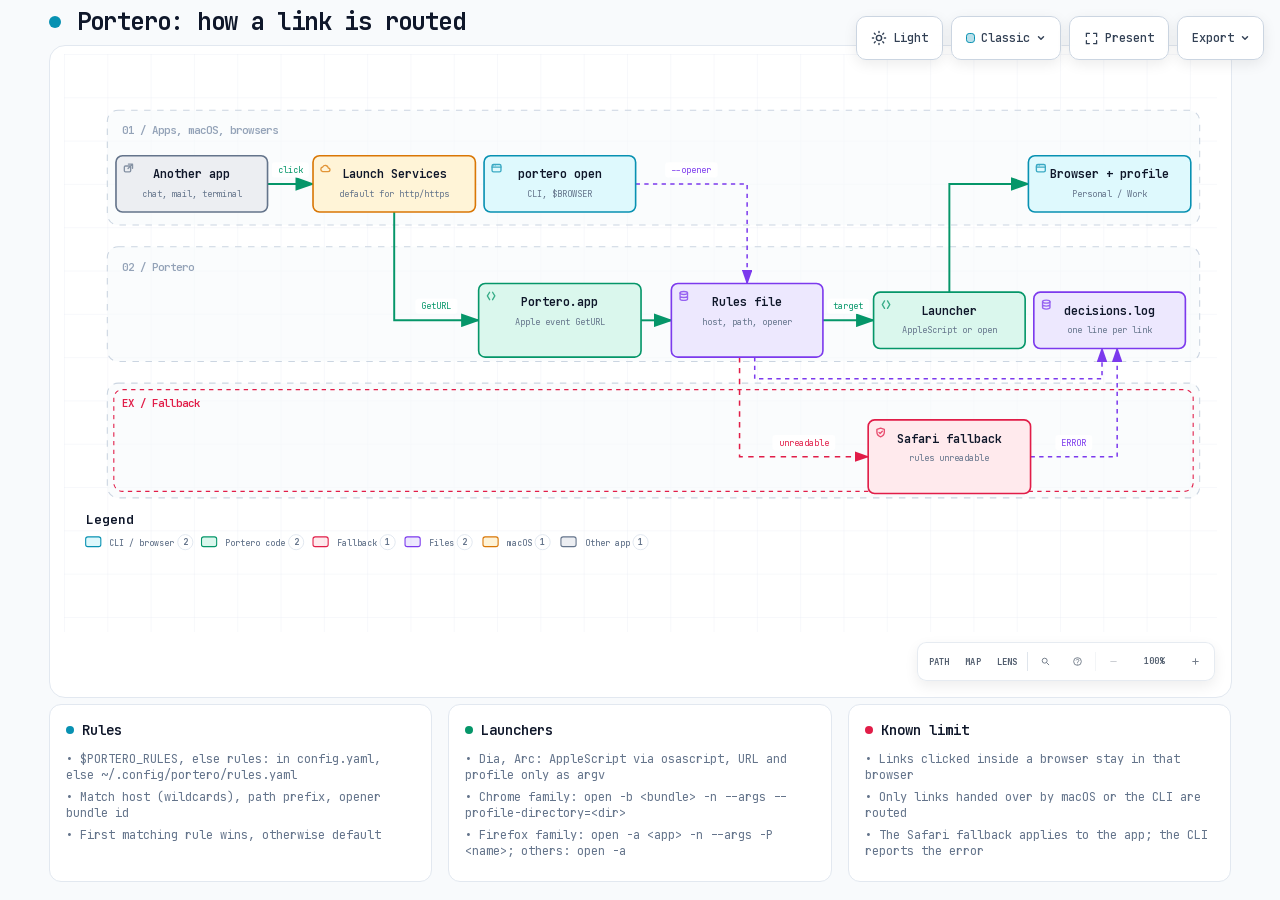
==== docs/diagrams/how-it-works.html @ 22fa986a "docs: how-it-works diagram, logo in the README, icon note Archify workflow diagram docs/diagrams/how" ====
<!DOCTYPE html>
<html lang="en" data-theme="dark" data-preset="classic">
<head>
  <meta charset="UTF-8">
  <meta name="viewport" content="width=device-width, initial-scale=1.0">
  <meta name="generator" content="archify 2.17.0-dev.1">
  <title>Portero: how a link is routed Diagram</title>
  <script>
    // Resolve the theme before first paint so light-preference users don't
    // see a dark flash. The toolbar script below re-applies with UI state.
    (function () {
      try {
        var theme = null;
        try {
          var param = new URLSearchParams(window.location.search).get('theme');
          if (param === 'light' || param === 'dark') theme = param;
          if (new URLSearchParams(window.location.search).get('embed') === '1') {
            document.documentElement.setAttribute('data-embed', 'true');
          }
          if (new URLSearchParams(window.location.search).get('present') === '1') {
            document.documentElement.setAttribute('data-present', 'true');
          }
        } catch (_) {}
        if (!theme) {
          try { theme = localStorage.getItem('archify-theme'); } catch (_) {}
        }
        if (theme !== 'light' && theme !== 'dark') {
          theme = window.matchMedia('(prefers-color-scheme: light)').matches ? 'light' : 'dark';
        }
        document.documentElement.setAttribute('data-theme', theme);
      } catch (_) {}
    })();
  </script>
  <style id="archify-fonts">
/*
JetBrains Mono variable WOFF2 subsets from Google Fonts service revision v24.
These fixed bytes are shared by the viewer and its SVG/raster exports.
No local() source: an installed copy must not override the bundled font.
Uncovered characters (including CJK) still use the system fallback stack.
Upstream: https://github.com/JetBrains/JetBrainsMono

cyrillic-ext    1664 bytes  sha256 9343de2ca5d9549f792e7962375af8efb0f320c7643bfd36c884b5a30e5c396f
cyrillic        8892 bytes  sha256 4995a9a43ac659ec32fcd8b463755cd6a07b31a6e6b3894a6a153b661cf490e2
greek           6800 bytes  sha256 49c3da6c9a2b279b0f1f860f5cfb1f5dc38d88a5c7be9c9b1837bbc4e3db6111
vietnamese      5872 bytes  sha256 d44eb1936043a56038eb02dd70b243f379bef65783f94ec12f277550720411f1
latin-ext      11596 bytes  sha256 9c38cb2d0d2d93c1ee6e21fa78db76f13ea7e15e15cc64214c7ca89b6aaa35c4
latin          31340 bytes  sha256 2c32b9b3ee358c119e210f6f5195f9bd34894d78a785ff2e95d60e718e400af4

Copyright 2020 The JetBrains Mono Project Authors (https://github.com/JetBrains/JetBrainsMono)

This Font Software is licensed under the SIL Open Font License, Version 1.1.
This license is copied below, and is also available with a FAQ at:
https://openfontlicense.org


-----------------------------------------------------------
SIL OPEN FONT LICENSE Version 1.1 - 26 February 2007
-----------------------------------------------------------

PREAMBLE
The goals of the Open Font License (OFL) are to stimulate worldwide
development of collaborative font projects, to support the font creation
efforts of academic and linguistic communities, and to provide a free and
open framework in which fonts may be shared and improved in partnership
with others.

The OFL allows the licensed fonts to be used, studied, modified and
redistributed freely as long as they are not sold by themselves. The
fonts, including any derivative works, can be bundled, embedded,
redistributed and/or sold with any software provided that any reserved
names are not used by derivative works. The fonts and derivatives,
however, cannot be released under any other type of license. The
requirement for fonts to remain under this license does not apply
to any document created using the fonts or their derivatives.

DEFINITIONS
"Font Software" refers to the set of files released by the Copyright
Holder(s) under this license and clearly marked as such. This may
include source files, build scripts and documentation.

"Reserved Font Name" refers to any names specified as such after the
copyright statement(s).

"Original Version" refers to the collection of Font Software components as
distributed by the Copyright Holder(s).

"Modified Version" refers to any derivative made by adding to, deleting,
or substituting -- in part or in whole -- any of the components of the
Original Version, by changing formats or by porting the Font Software to a
new environment.

"Author" refers to any designer, engineer, programmer, technical
writer or other person who contributed to the Font Software.

PERMISSION & CONDITIONS
Permission is hereby granted, free of charge, to any person obtaining
a copy of the Font Software, to use, study, copy, merge, embed, modify,
redistribute, and sell modified and unmodified copies of the Font
Software, subject to the following conditions:

1) Neither the Font Software nor any of its individual components,
in Original or Modified Versions, may be sold by itself.

2) Original or Modified Versions of the Font Software may be bundled,
redistributed and/or sold with any software, provided that each copy
contains the above copyright notice and this license. These can be
included either as stand-alone text files, human-readable headers or
in the appropriate machine-readable metadata fields within text or
binary files as long as those fields can be easily viewed by the user.

3) No Modified Version of the Font Software may use the Reserved Font
Name(s) unless explicit written permission is granted by the corresponding
Copyright Holder. This restriction only applies to the primary font name as
presented to the users.

4) The name(s) of the Copyright Holder(s) or the Author(s) of the Font
Software shall not be used to promote, endorse or advertise any
Modified Version, except to acknowledge the contribution(s) of the
Copyright Holder(s) and the Author(s) or with their explicit written
permission.

5) The Font Software, modified or unmodified, in part or in whole,
must be distributed entirely under this license, and must not be
distributed under any other license. The requirement for fonts to
remain under this license does not apply to any document created
using the Font Software.

TERMINATION
This license becomes null and void if any of the above conditions are
not met.

DISCLAIMER
THE FONT SOFTWARE IS PROVIDED "AS IS", WITHOUT WARRANTY OF ANY KIND,
EXPRESS OR IMPLIED, INCLUDING BUT NOT LIMITED TO ANY WARRANTIES OF
MERCHANTABILITY, FITNESS FOR A PARTICULAR PURPOSE AND NONINFRINGEMENT
OF COPYRIGHT, PATENT, TRADEMARK, OR OTHER RIGHT. IN NO EVENT SHALL THE
COPYRIGHT HOLDER BE LIABLE FOR ANY CLAIM, DAMAGES OR OTHER LIABILITY,
INCLUDING ANY GENERAL, SPECIAL, INDIRECT, INCIDENTAL, OR CONSEQUENTIAL
DAMAGES, WHETHER IN AN ACTION OF CONTRACT, TORT OR OTHERWISE, ARISING
FROM, OUT OF THE USE OR INABILITY TO USE THE FONT SOFTWARE OR FROM
OTHER DEALINGS IN THE FONT SOFTWARE.
*/
    /* cyrillic-ext */
    @font-face { font-family: 'JetBrains Mono'; font-style: normal; font-weight: 400 800; font-display: swap;
      src: url([data-uri]) format('woff2');
      unicode-range: U+0460-052F, U+1C80-1C8A, U+20B4, U+2DE0-2DFF, U+A640-A69F, U+FE2E-FE2F; }
    /* cyrillic */
    @font-face { font-family: 'JetBrains Mono'; font-style: normal; font-weight: 400 800; font-display: swap;
      src: url([data-uri]) format('woff2');
      unicode-range: U+0301, U+0400-045F, U+0490-0491, U+04B0-04B1, U+2116; }
    /* greek */
    @font-face { font-family: 'JetBrains Mono'; font-style: normal; font-weight: 400 800; font-display: swap;
      src: url([data-uri]) format('woff2');
      unicode-range: U+0370-0377, U+037A-037F, U+0384-038A, U+038C, U+038E-03A1, U+03A3-03FF; }
    /* vietnamese */
    @font-face { font-family: 'JetBrains Mono'; font-style: normal; font-weight: 400 800; font-display: swap;
      src: url([data-uri]) format('woff2');
      unicode-range: U+0102-0103, U+0110-0111, U+0128-0129, U+0168-0169, U+01A0-01A1, U+01AF-01B0, U+0300-0301, U+0303-0304, U+0308-0309, U+0323, U+0329, U+1EA0-1EF9, U+20AB; }
    /* latin-ext */
    @font-face { font-family: 'JetBrains Mono'; font-style: normal; font-weight: 400 800; font-display: swap;
      src: url([data-uri]) format('woff2');
      unicode-range: U+0100-02BA, U+02BD-02C5, U+02C7-02CC, U+02CE-02D7, U+02DD-02FF, U+0304, U+0308, U+0329, U+1D00-1DBF, U+1E00-1E9F, U+1EF2-1EFF, U+2020, U+20A0-20AB, U+20AD-20C0, U+2113, U+2C60-2C7F, U+A720-A7FF; }
    /* latin */
    @font-face { font-family: 'JetBrains Mono'; font-style: normal; font-weight: 400 800; font-display: swap;
      src: url([data-uri]) format('woff2');
      unicode-range: U+0000-00FF, U+0131, U+0152-0153, U+02BB-02BC, U+02C6, U+02DA, U+02DC, U+0304, U+0308, U+0329, U+2000-206F, U+20AC, U+2122, U+2191, U+2193, U+2212, U+2215, U+FEFF, U+FFFD; }
  </style>
  <style>
    /* ==========================================================
       THEME VARIABLES — switch by toggling [data-theme] on <html>
       ========================================================== */
    :root,
    [data-theme="dark"] {
      --bg: #020617;
      --grid: #1e293b;
      --text: #ffffff;
      --text-muted: #94a3b8;
      --text-dim: #475569;
      /* UI chrome and menu hints need more contrast than SVG .t-dim accents */
      --text-faint: #7d8da1;

      --panel: rgba(15, 23, 42, 0.5);
      --panel-border: #1e293b;
      --lane-fill: rgba(15, 23, 42, 0.22);
      --lane-stroke: #334155;

      --arrow: #64748b;
      --arrow-emphasis: #34d399;

      /* Opaque mask color used behind semi-transparent component fills
         so the arrows drawn underneath are properly hidden. */
      --mask: #0f172a;

      --frontend-fill:    rgba(8, 51, 68, 0.4);
      --frontend-stroke:  #22d3ee;
      --backend-fill:     rgba(6, 78, 59, 0.4);
      --backend-stroke:   #34d399;
      --database-fill:    rgba(76, 29, 149, 0.4);
      --database-stroke:  #a78bfa;
      --cloud-fill:       rgba(120, 53, 15, 0.3);
      --cloud-stroke:     #fbbf24;
      --security-fill:    rgba(136, 19, 55, 0.4);
      --security-stroke:  #fb7185;
      --messagebus-fill:  rgba(251, 146, 60, 0.3);
      --messagebus-stroke:#fb923c;
      --external-fill:    rgba(30, 41, 59, 0.5);
      --external-stroke:  #94a3b8;

      --toolbar-bg:       rgba(15, 23, 42, 0.8);
      --toolbar-border:   #334155;
      --toolbar-text:     #e2e8f0;
      --toolbar-hover:    rgba(15, 23, 42, 0.95);
      --toolbar-menu-bg:  #0f172a;
    }

    [data-theme="light"] {
      --bg: #f8fafc;
      --grid: #e2e8f0;
      --text: #0f172a;
      --text-muted: #64748b;
      --text-dim: #94a3b8;
      --text-faint: #64748b;

      --panel: #ffffff;
      --panel-border: #e2e8f0;
      --lane-fill: rgba(248, 250, 252, 0.65);
      --lane-stroke: #cbd5e1;

      --arrow: #94a3b8;
      --arrow-emphasis: #059669;

      --mask: #ffffff;

      --frontend-fill:    rgba(34, 211, 238, 0.15);
      --frontend-stroke:  #0891b2;
      --backend-fill:     rgba(52, 211, 153, 0.18);
      --backend-stroke:   #059669;
      --database-fill:    rgba(167, 139, 250, 0.2);
      --database-stroke:  #7c3aed;
      --cloud-fill:       rgba(251, 191, 36, 0.18);
      --cloud-stroke:     #d97706;
      --security-fill:    rgba(251, 113, 133, 0.15);
      --security-stroke:  #e11d48;
      --messagebus-fill:  rgba(251, 146, 60, 0.15);
      --messagebus-stroke:#ea580c;
      --external-fill:    rgba(148, 163, 184, 0.18);
      --external-stroke:  #64748b;

      --toolbar-bg:       rgba(255, 255, 255, 0.92);
      --toolbar-border:   #cbd5e1;
      --toolbar-text:     #334155;
      --toolbar-hover:    #ffffff;
      --toolbar-menu-bg:  #ffffff;
    }

    /* ==========================================================
       SIGNAL FLOW — an opt-in, motion-forward visual preset.
       The variables also target a standalone exported SVG, whose
       root carries data-preset and data-theme directly.
       ========================================================== */
    [data-preset="signal-flow"][data-theme="dark"] {
      --bg: #030711;
      --grid: #15233a;
      --panel: rgba(6, 14, 28, 0.78);
      --panel-border: #1d3350;
      --lane-fill: rgba(9, 22, 40, 0.5);
      --lane-stroke: #2c4564;
      --text: #f5fbff;
      --text-muted: #9eb0c7;
      --text-dim: #52667f;
      --text-faint: #7890ad;
      --mask: #07101e;
      --frontend-fill: rgba(6, 182, 212, 0.14);
      --frontend-stroke: #67e8f9;
      --backend-fill: rgba(16, 185, 129, 0.14);
      --backend-stroke: #5eead4;
      --database-fill: rgba(139, 92, 246, 0.16);
      --database-stroke: #c4b5fd;
      --cloud-fill: rgba(245, 158, 11, 0.13);
      --cloud-stroke: #fcd34d;
      --security-fill: rgba(244, 63, 94, 0.13);
      --security-stroke: #fda4af;
      --messagebus-fill: rgba(249, 115, 22, 0.13);
      --messagebus-stroke: #fdba74;
      --external-fill: rgba(71, 85, 105, 0.24);
      --external-stroke: #a5b4c7;
      --arrow: #7890ad;
      --arrow-emphasis: #2dd4bf;
      --toolbar-bg: rgba(7, 16, 30, 0.86);
      --toolbar-border: #29415f;
      --toolbar-menu-bg: #07101e;
    }

    [data-preset="signal-flow"][data-theme="light"] {
      --bg: #f4f9fc;
      --grid: #d4e5ee;
      --panel: rgba(255, 255, 255, 0.82);
      --panel-border: #bfd5e2;
      --lane-fill: rgba(232, 243, 248, 0.62);
      --lane-stroke: #a9c5d5;
      --text: #102638;
      --text-muted: #587287;
      --text-dim: #8aa2b4;
      --text-faint: #668397;
      --mask: #ffffff;
      --frontend-fill: rgba(6, 182, 212, 0.09);
      --frontend-stroke: #0789a1;
      --backend-fill: rgba(5, 150, 105, 0.09);
      --backend-stroke: #087f69;
      --database-fill: rgba(124, 58, 237, 0.09);
      --database-stroke: #7254c7;
      --cloud-fill: rgba(217, 119, 6, 0.08);
      --cloud-stroke: #b9670b;
      --security-fill: rgba(225, 29, 72, 0.08);
      --security-stroke: #c53a59;
      --messagebus-fill: rgba(234, 88, 12, 0.08);
      --messagebus-stroke: #c65f27;
      --external-fill: rgba(100, 116, 139, 0.1);
      --external-stroke: #607a8c;
      --arrow: #7b97aa;
      --arrow-emphasis: #0d9488;
    }

    /* ==========================================================
       BLUEPRINT — a review-first drafting preset for deployment,
       infrastructure, and technical design documentation. It keeps
       the same semantic palette and geometry while trading glow for
       precise grid contrast, squared materials, and drafting marks.
       ========================================================== */
    [data-preset="blueprint"][data-theme="dark"] {
      --bg: #06131f;
      --grid: #17425a;
      --panel: rgba(7, 27, 43, 0.9);
      --panel-border: #27627f;
      --lane-fill: rgba(10, 43, 66, 0.36);
      --lane-stroke: #34799a;
      --text: #e3f6ff;
      --text-muted: #91b8ca;
      --text-dim: #557e92;
      --text-faint: #739caf;
      --mask: #0a2031;
      --frontend-fill: rgba(26, 157, 193, 0.14);
      --frontend-stroke: #66d9ef;
      --backend-fill: rgba(31, 155, 124, 0.13);
      --backend-stroke: #69dfbd;
      --database-fill: rgba(120, 105, 196, 0.14);
      --database-stroke: #b4a8ff;
      --cloud-fill: rgba(197, 145, 43, 0.13);
      --cloud-stroke: #ffd166;
      --security-fill: rgba(199, 76, 104, 0.13);
      --security-stroke: #ff8da1;
      --messagebus-fill: rgba(207, 112, 49, 0.13);
      --messagebus-stroke: #ffad66;
      --external-fill: rgba(84, 119, 139, 0.18);
      --external-stroke: #a7cad9;
      --arrow: #78a3b7;
      --arrow-emphasis: #64dfc1;
      --toolbar-bg: rgba(7, 28, 45, 0.92);
      --toolbar-border: #34799a;
      --toolbar-text: #d8f3ff;
      --toolbar-hover: rgba(18, 58, 83, 0.95);
      --toolbar-menu-bg: #0a2031;
    }

    [data-preset="blueprint"][data-theme="light"] {
      --bg: #edf7fa;
      --grid: #b5d5e1;
      --panel: rgba(249, 253, 255, 0.94);
      --panel-border: #78aabd;
      --lane-fill: rgba(210, 232, 240, 0.42);
      --lane-stroke: #83b2c4;
      --text: #123344;
      --text-muted: #4e7486;
      --text-dim: #86a6b4;
      --text-faint: #668c9d;
      --mask: #f9fdff;
      --frontend-fill: rgba(8, 145, 178, 0.08);
      --frontend-stroke: #087f9c;
      --backend-fill: rgba(5, 128, 101, 0.08);
      --backend-stroke: #08755f;
      --database-fill: rgba(100, 75, 180, 0.08);
      --database-stroke: #6757a8;
      --cloud-fill: rgba(181, 120, 15, 0.08);
      --cloud-stroke: #a86609;
      --security-fill: rgba(190, 48, 80, 0.07);
      --security-stroke: #b32f50;
      --messagebus-fill: rgba(196, 81, 22, 0.07);
      --messagebus-stroke: #b65120;
      --external-fill: rgba(79, 112, 128, 0.08);
      --external-stroke: #506f7e;
      --arrow: #6d93a5;
      --arrow-emphasis: #087f69;
      --toolbar-bg: rgba(247, 252, 254, 0.94);
      --toolbar-border: #8ab5c5;
      --toolbar-text: #294f61;
      --toolbar-hover: #ffffff;
      --toolbar-menu-bg: #f9fdff;
    }

    /* ==========================================================
       EDITORIAL — a warm, publication-minded preset for design
       reviews, launch notes, and documentation. The diagram keeps
       the same semantic palette and exact geometry, but trades
       software chrome for paper, ink, ruled structure, and one
       restrained vermilion accent.
       ========================================================== */
    [data-preset="editorial"][data-theme="dark"] {
      --bg: #181611;
      --grid: #39342a;
      --panel: rgba(35, 31, 24, 0.96);
      --panel-border: #625a4a;
      --lane-fill: rgba(52, 46, 35, 0.46);
      --lane-stroke: #726957;
      --text: #f4eddf;
      --text-muted: #b9ae9b;
      --text-dim: #776e60;
      --text-faint: #9d917e;
      --mask: #231f18;
      --frontend-fill: rgba(43, 133, 142, 0.16);
      --frontend-stroke: #7fc6c7;
      --backend-fill: rgba(63, 132, 92, 0.16);
      --backend-stroke: #8fc29e;
      --database-fill: rgba(117, 91, 141, 0.17);
      --database-stroke: #c0a4d0;
      --cloud-fill: rgba(170, 119, 49, 0.16);
      --cloud-stroke: #d8ad68;
      --security-fill: rgba(157, 69, 65, 0.17);
      --security-stroke: #df9085;
      --messagebus-fill: rgba(174, 79, 42, 0.16);
      --messagebus-stroke: #df946f;
      --external-fill: rgba(126, 115, 96, 0.18);
      --external-stroke: #b8ad99;
      --arrow: #948978;
      --arrow-emphasis: #dd6b3d;
      --toolbar-bg: rgba(35, 31, 24, 0.92);
      --toolbar-border: #625a4a;
      --toolbar-text: #eee5d5;
      --toolbar-hover: #302a20;
      --toolbar-menu-bg: #231f18;
    }

    [data-preset="editorial"][data-theme="light"] {
      --bg: #f2eee5;
      --grid: #d8d0c2;
      --panel: rgba(251, 248, 241, 0.97);
      --panel-border: #c4b9a6;
      --lane-fill: rgba(229, 221, 207, 0.42);
      --lane-stroke: #b8aa94;
      --text: #242018;
      --text-muted: #6f6658;
      --text-dim: #a09788;
      --text-faint: #817767;
      --mask: #fbf8f1;
      --frontend-fill: rgba(31, 117, 126, 0.09);
      --frontend-stroke: #287e84;
      --backend-fill: rgba(42, 119, 75, 0.09);
      --backend-stroke: #397b53;
      --database-fill: rgba(105, 75, 130, 0.09);
      --database-stroke: #765d86;
      --cloud-fill: rgba(157, 103, 31, 0.1);
      --cloud-stroke: #9a671f;
      --security-fill: rgba(153, 58, 52, 0.09);
      --security-stroke: #9e463f;
      --messagebus-fill: rgba(182, 70, 27, 0.09);
      --messagebus-stroke: #ad4b25;
      --external-fill: rgba(101, 91, 75, 0.09);
      --external-stroke: #746b5e;
      --arrow: #8a806f;
      --arrow-emphasis: #bb4c23;
      --toolbar-bg: rgba(251, 248, 241, 0.94);
      --toolbar-border: #c4b9a6;
      --toolbar-text: #40392f;
      --toolbar-hover: #fffdf8;
      --toolbar-menu-bg: #fbf8f1;
    }

    * { margin: 0; padding: 0; box-sizing: border-box; }

    body {
      font-family: 'JetBrains Mono', ui-monospace, SFMono-Regular, Menlo, Consolas, 'DejaVu Sans Mono', 'Liberation Mono', 'Noto Sans Mono CJK SC', 'PingFang SC', 'Hiragino Sans GB', 'Microsoft YaHei', monospace;
      background: var(--bg);
      min-height: 100vh;
      padding: 2rem;
      color: var(--text);
      transition: background 0.2s ease, color 0.2s ease;
    }

    html[data-preset="signal-flow"] body {
      background-image:
        radial-gradient(circle at 18% -8%, rgba(34, 211, 238, 0.14), transparent 34rem),
        radial-gradient(circle at 92% 18%, rgba(139, 92, 246, 0.12), transparent 30rem);
      background-attachment: fixed;
    }
    html[data-preset="signal-flow"][data-theme="light"] body {
      background-image:
        radial-gradient(circle at 18% -8%, rgba(6, 182, 212, 0.12), transparent 34rem),
        radial-gradient(circle at 92% 18%, rgba(139, 92, 246, 0.08), transparent 30rem);
    }
    html[data-preset="blueprint"] body {
      background-image:
        linear-gradient(var(--grid) 1px, transparent 1px),
        linear-gradient(90deg, var(--grid) 1px, transparent 1px);
      background-size: 32px 32px;
      background-position: -1px -1px;
      background-attachment: fixed;
    }
    html[data-preset="editorial"] body {
      background-image:
        linear-gradient(90deg, transparent 0, transparent 5.4rem, color-mix(in srgb, var(--security-stroke) 18%, transparent) 5.4rem, color-mix(in srgb, var(--security-stroke) 18%, transparent) calc(5.4rem + 1px), transparent calc(5.4rem + 1px)),
        repeating-linear-gradient(0deg, transparent 0, transparent 31px, color-mix(in srgb, var(--grid) 36%, transparent) 31px, color-mix(in srgb, var(--grid) 36%, transparent) 32px);
      background-attachment: fixed;
    }

    /* Gallery/embed mode keeps the generated artifact as the source of truth
       while presenting only its diagram surface inside a proof card. */
    html[data-embed="true"] body {
      min-height: 0;
      padding: 0;
      overflow: hidden;
      background: var(--bg);
      background-image: none;
    }
    html[data-embed="true"] .toolbar,
    html[data-embed="true"] .header,
    html[data-embed="true"] .cards,
    html[data-embed="true"] .diagram-nav,
    html[data-embed="true"] .overview-map,
    html[data-embed="true"] .focus-chip,
    html[data-embed="true"] .route-probe,
    html[data-embed="true"] .semantic-lens,
    html[data-embed="true"] .diagram-guide,
    html[data-embed="true"] .node-finder,
    html[data-embed="true"] .guided-views { display: none !important; }
    html[data-embed="true"] .container { max-width: none; }
    html[data-embed="true"] .diagram-container {
      padding: 0.5rem;
      border: 0;
      border-radius: 0;
      box-shadow: none;
    }
    html[data-embed="true"] .diagram-container svg { min-width: 0; }

    /* Share Chapter Cue lives in the HTML viewer layer, not inside the SVG.
       It gives one-shot embeds a title, authored note, truthful stop order,
       and lifecycle state while canonical diagram geometry stays untouched. */
    .share-chapter-cue { display: none; }
    html[data-embed="true"][data-share-playback="true"] .share-chapter-cue:not([hidden]),
    html[data-embed="true"][data-share-moment="true"] .share-chapter-cue:not([hidden]) {
      position: absolute;
      z-index: 18;
      top: 0.85rem;
      left: 50%;
      display: grid;
      grid-template-columns: auto minmax(9rem, 13.5rem) minmax(0, 1fr);
      align-items: center;
      gap: 0.45rem 0.85rem;
      width: min(52rem, calc(100% - 1.5rem));
      min-height: 3.35rem;
      padding: 0.55rem 0.75rem 0.65rem;
      overflow: hidden;
      border: 1px solid color-mix(in srgb, var(--frontend-stroke) 42%, var(--toolbar-border));
      border-radius: 0.75rem;
      background:
        linear-gradient(115deg, color-mix(in srgb, var(--frontend-fill) 52%, transparent), transparent 45%),
        color-mix(in srgb, var(--toolbar-menu-bg) 92%, transparent);
      color: var(--toolbar-text);
      box-shadow: 0 14px 42px rgba(0, 0, 0, 0.3), inset 0 1px 0 rgba(255, 255, 255, 0.045);
      backdrop-filter: blur(16px);
      pointer-events: none;
      animation: archify-share-cue-enter 280ms cubic-bezier(0.22, 1, 0.36, 1) both;
    }
    html[data-preset="blueprint"] .share-chapter-cue {
      border-radius: 0.2rem;
      background:
        linear-gradient(90deg, color-mix(in srgb, var(--frontend-fill) 46%, transparent), transparent 36%),
        var(--toolbar-menu-bg);
      box-shadow: 0 10px 28px rgba(0, 0, 0, 0.2);
      backdrop-filter: none;
    }
    html[data-preset="editorial"] .share-chapter-cue {
      border-color: var(--panel-border);
      background:
        linear-gradient(90deg, color-mix(in srgb, var(--security-fill) 58%, transparent), transparent 42%),
        var(--toolbar-menu-bg);
      box-shadow: 0 10px 30px color-mix(in srgb, #000 18%, transparent);
      backdrop-filter: none;
    }
    html[data-preset="editorial"] .share-chapter-state { color: var(--arrow-emphasis); }
    html[data-preset="editorial"] .share-chapter-state::before {
      border-radius: 0;
      box-shadow: none;
      transform: rotate(45deg) scale(0.8);
    }
    .share-chapter-index {
      display: grid;
      gap: 0.12rem;
      min-width: 5rem;
      padding-right: 0.75rem;
      border-right: 1px solid var(--toolbar-border);
    }
    .share-chapter-state {
      display: inline-flex;
      align-items: center;
      gap: 0.36rem;
      color: var(--frontend-stroke);
      font-size: 0.5rem;
      font-weight: 800;
      letter-spacing: 0.14em;
      text-transform: uppercase;
    }
    .share-chapter-state::before {
      width: 0.38rem;
      height: 0.38rem;
      border-radius: 50%;
      background: currentColor;
      box-shadow: 0 0 10px currentColor;
      content: '';
    }
    .share-chapter-cue[data-state="playing"] .share-chapter-state::before {
      animation: archify-share-cue-pulse 1.15s ease-in-out infinite;
    }
    .share-chapter-count {
      color: var(--text-faint);
      font-size: 0.5rem;
      font-weight: 700;
      letter-spacing: 0.08em;
      text-transform: uppercase;
    }
    .share-chapter-copy { min-width: 0; }
    .share-chapter-copy strong,
    .share-chapter-copy small,
    .share-chapter-route {
      display: block;
      overflow: hidden;
      text-overflow: ellipsis;
      white-space: nowrap;
    }
    .share-chapter-copy strong {
      color: var(--toolbar-text);
      font-size: 0.6875rem;
      line-height: 1.35;
    }
    .share-chapter-copy small {
      margin-top: 0.08rem;
      color: var(--text-muted);
      font-size: 0.5rem;
      line-height: 1.35;
    }
    .share-chapter-route {
      color: color-mix(in srgb, var(--frontend-stroke) 76%, var(--text-muted));
      font-size: 0.5625rem;
      font-weight: 650;
      letter-spacing: 0.015em;
      text-align: right;
    }
    .share-chapter-progress {
      position: absolute;
      right: 0;
      bottom: 0;
      left: 0;
      height: 2px;
      overflow: hidden;
      background: color-mix(in srgb, var(--toolbar-border) 72%, transparent);
    }
    .share-chapter-progress span {
      display: block;
      width: 100%;
      height: 100%;
      background: linear-gradient(90deg, var(--frontend-stroke), var(--database-stroke));
      box-shadow: 0 0 12px var(--frontend-stroke);
      transform: scaleX(0);
      transform-origin: left center;
    }

    /* Presentation Stage is a viewer-only layer: it gives the live diagram
       the viewport while keeping guided views, theme, focus, and exports real.
       Embed mode wins when both query parameters are present. */
    html[data-present="true"]:not([data-embed="true"]) body {
      height: 100dvh;
      min-height: 0;
      padding: 1rem;
      overflow: hidden;
    }
    html[data-present="true"]:not([data-embed="true"]) .container {
      display: flex;
      flex-direction: column;
      gap: 0.75rem;
      width: 100%;
      max-width: none;
      height: calc(100dvh - 2rem);
    }
    html[data-present="true"]:not([data-embed="true"]) .header {
      flex: none;
      min-width: 0;
      margin: 0;
      padding-right: 23rem;
    }
    html[data-present="true"]:not([data-embed="true"]) .header-row { margin-bottom: 0.25rem; }
    html[data-present="true"]:not([data-embed="true"]) .subtitle {
      overflow: hidden;
      text-overflow: ellipsis;
      white-space: nowrap;
    }
    html[data-present="true"]:not([data-embed="true"]) .guided-views {
      flex: none;
      margin-bottom: 0;
    }
    html[data-present="true"]:not([data-embed="true"]) .diagram-container {
      display: flex;
      flex: 1 1 auto;
      align-items: center;
      justify-content: center;
      min-height: 0;
      padding: 0.75rem;
      padding-bottom: calc(0.75rem + var(--archify-nav-reserve));
    }
    html[data-present="true"]:not([data-embed="true"]) .diagram-container > svg {
      flex: 1 1 auto;
      height: 100%;
      min-height: 0;
      width: 100%;
      min-width: 0;
    }
    html[data-present="true"]:not([data-embed="true"]) .cards { display: none; }
    html[data-present="true"]:not([data-embed="true"]) #btn-present {
      border-color: var(--frontend-stroke);
      color: var(--frontend-stroke);
    }

    /* The reader owns only the outer scale. Wide diagrams keep one authored
       SVG/viewBox while the runtime chooses a desktop width from the actual
       vertical budget. This avoids device-specific files and breakpoint
       jumps between a laptop and a tall monitor. */
    .container {
      width: 100%;
      max-width: var(--archify-reader-width, 1440px);
      margin: 0 auto;
    }
    @media (min-width: 768px) and (max-height: 920px) {
      .header { margin-bottom: 1rem; }
      .diagram-container { padding: 1rem; }
      .cards { margin-top: 1rem; }
      .card { padding: 1rem; }
    }

    .header { margin-bottom: 1.5rem; padding-right: 29.5rem; }

    html[data-preset="signal-flow"] .header,
    html[data-preset="blueprint"] .header,
    html[data-preset="editorial"] .header { padding-right: 29.5rem; }

    .header-row {
      display: flex;
      align-items: center;
      gap: 1rem;
      margin-bottom: 0.5rem;
    }

    .pulse-dot {
      width: 12px;
      height: 12px;
      background: var(--frontend-stroke);
      border-radius: 50%;
      animation: none;
    }

    html[data-motion-capable="true"] .pulse-dot { animation: pulse 2s infinite; }

    @keyframes pulse {
      0%, 100% { opacity: 1; }
      50% { opacity: 0.5; }
    }

    h1 {
      font-size: 1.5rem;
      font-weight: 700;
      letter-spacing: -0.025em;
    }

    .subtitle {
      color: var(--text-muted);
      font-size: 0.875rem;
      margin-left: 1.75rem;
    }

    html[data-preset="signal-flow"] .header-row::after {
      content: attr(data-preset-badge-signal-flow);
      margin-left: auto;
      color: var(--frontend-stroke);
      border: 1px solid var(--frontend-stroke);
      border-radius: 999px;
      padding: 0.28rem 0.6rem;
      font-size: 0.625rem;
      letter-spacing: 0.12em;
      opacity: 0.82;
      box-shadow: 0 0 20px rgba(34, 211, 238, 0.12);
      white-space: nowrap;
    }

    html[data-preset="blueprint"] .pulse-dot {
      width: 10px;
      height: 10px;
      border: 1px solid var(--frontend-stroke);
      border-radius: 1px;
      background: transparent;
      box-shadow: inset 0 0 0 2px var(--bg);
      transform: rotate(45deg);
      animation: none;
    }
    html[data-preset="blueprint"] .header-row::after {
      content: attr(data-preset-badge-blueprint);
      margin-left: auto;
      padding: 0.28rem 0.55rem;
      border-top: 1px solid var(--frontend-stroke);
      border-bottom: 1px solid var(--frontend-stroke);
      color: var(--frontend-stroke);
      font-size: 0.5625rem;
      font-weight: 700;
      letter-spacing: 0.14em;
      white-space: nowrap;
    }

    html[data-preset="editorial"] h1,
    html[data-preset="editorial"] .card h3 {
      font-family: Georgia, 'Times New Roman', 'Songti SC', STSong, serif;
      letter-spacing: -0.02em;
    }
    html[data-preset="editorial"] h1 { font-size: 1.72rem; font-weight: 600; }
    html[data-preset="editorial"] .pulse-dot {
      width: 9px;
      height: 9px;
      border: 1px solid var(--arrow-emphasis);
      border-radius: 0;
      background: var(--arrow-emphasis);
      box-shadow: 0 0 0 3px color-mix(in srgb, var(--arrow-emphasis) 14%, transparent);
      transform: rotate(45deg);
      animation: none;
    }
    html[data-preset="editorial"] .header-row::after {
      content: attr(data-preset-badge-editorial);
      margin-left: auto;
      padding: 0.32rem 0 0.24rem;
      border-bottom: 2px solid var(--arrow-emphasis);
      color: var(--arrow-emphasis);
      font-family: Georgia, 'Times New Roman', serif;
      font-size: 0.625rem;
      font-style: italic;
      font-weight: 600;
      letter-spacing: 0.08em;
      white-space: nowrap;
    }

    .diagram-container {
      --archify-nav-reserve: 0px;
      background: var(--panel);
      border-radius: 1rem;
      border: 1px solid var(--panel-border);
      padding: 1.5rem;
      padding-bottom: calc(1.5rem + var(--archify-nav-reserve));
      overflow: hidden;
      position: relative;
    }

    html[data-preset="signal-flow"] .diagram-container {
      position: relative;
      overflow: hidden;
      background: linear-gradient(180deg, rgba(8, 20, 38, 0.82), rgba(3, 8, 18, 0.94));
      box-shadow: inset 0 1px 0 rgba(255, 255, 255, 0.04), 0 28px 80px rgba(0, 0, 0, 0.34);
    }
    html[data-preset="signal-flow"][data-theme="light"] .diagram-container {
      background: linear-gradient(180deg, rgba(255, 255, 255, 0.9), rgba(237, 246, 250, 0.94));
      box-shadow: inset 0 1px 0 rgba(255, 255, 255, 0.72), 0 24px 60px rgba(45, 78, 99, 0.12);
    }
    html[data-preset="blueprint"] .diagram-container {
      border-color: var(--panel-border);
      border-radius: 0.35rem;
      background: var(--panel);
      box-shadow:
        inset 0 0 0 1px color-mix(in srgb, var(--panel-border) 34%, transparent),
        0 18px 48px rgba(0, 0, 0, 0.16);
    }
    html[data-preset="blueprint"] .diagram-container::after {
      content: "";
      position: absolute;
      z-index: 10;
      inset: 0.7rem;
      pointer-events: none;
      background:
        linear-gradient(var(--frontend-stroke), var(--frontend-stroke)) left top / 1.35rem 1px no-repeat,
        linear-gradient(var(--frontend-stroke), var(--frontend-stroke)) left top / 1px 1.35rem no-repeat,
        linear-gradient(var(--frontend-stroke), var(--frontend-stroke)) right top / 1.35rem 1px no-repeat,
        linear-gradient(var(--frontend-stroke), var(--frontend-stroke)) right top / 1px 1.35rem no-repeat,
        linear-gradient(var(--frontend-stroke), var(--frontend-stroke)) left bottom / 1.35rem 1px no-repeat,
        linear-gradient(var(--frontend-stroke), var(--frontend-stroke)) left bottom / 1px 1.35rem no-repeat,
        linear-gradient(var(--frontend-stroke), var(--frontend-stroke)) right bottom / 1.35rem 1px no-repeat,
        linear-gradient(var(--frontend-stroke), var(--frontend-stroke)) right bottom / 1px 1.35rem no-repeat;
      opacity: 0.58;
    }
    html[data-preset="editorial"] .diagram-container {
      overflow: hidden;
      border-color: var(--panel-border);
      border-radius: 0.38rem;
      background:
        linear-gradient(90deg, color-mix(in srgb, var(--security-fill) 58%, transparent), transparent 12%),
        var(--panel);
      box-shadow:
        0 1px 0 color-mix(in srgb, var(--text) 6%, transparent),
        0 18px 48px color-mix(in srgb, #000 19%, transparent);
    }
    html[data-preset="editorial"] .diagram-container::after {
      position: absolute;
      z-index: 10;
      top: 0.72rem;
      right: 1.25rem;
      padding: 0.2rem 0.52rem;
      border: 1px solid var(--panel-border);
      background: var(--panel);
      color: var(--arrow-emphasis);
      content: attr(data-preset-badge-editorial-plate);
      font-family: Georgia, 'Times New Roman', serif;
      font-size: 0.52rem;
      font-style: italic;
      font-weight: 600;
      letter-spacing: 0.09em;
      pointer-events: none;
    }
    html[data-embed="true"][data-preset="editorial"] .diagram-container::after { display: none; }
    html[data-motion-capable="true"][data-preset="signal-flow"][data-ambient-motion="running"] .diagram-container::before {
      content: "";
      position: absolute;
      inset: 0;
      pointer-events: none;
      background: linear-gradient(115deg, transparent 28%, rgba(103, 232, 249, 0.035) 48%, transparent 68%);
      transform: translateX(-70%);
      animation: archify-signal-scan 4.8s ease-in-out 1 both;
    }

    /* Motion Governor gives the reader a real static state and gives the
       strongest semantic action the only motion budget. Atmosphere resets to
       its authored base instead of freezing mid-cycle. Static artifacts never
       start a decorative pulse or scan. */
    html:not([data-motion-capable="true"]) svg[data-animation="trace"] [data-animate] {
      animation: none !important;
    }
    html[data-motion="still"] .pulse-dot,
    html[data-motion="still"] .diagram-container::before,
    html[data-motion="still"] svg[data-animation="trace"] [data-animate],
    html[data-motion-owner] .pulse-dot,
    html[data-motion-owner] .diagram-container::before,
    html[data-motion-owner] svg[data-animation="trace"] [data-animate],
    html[data-embed="true"] .pulse-dot,
    html[data-embed="true"] .diagram-container::before,
    html[data-share-playback="true"] .pulse-dot,
    html[data-share-playback="true"] .diagram-container::before,
    html[data-document-hidden="true"] .pulse-dot,
    html[data-document-hidden="true"] .diagram-container::before,
    html[data-document-hidden="true"] svg[data-animation="trace"] [data-animate] {
      animation: none !important;
    }
    html[data-motion="still"] .diagram-container::before,
    html[data-motion-owner] .diagram-container::before,
    html[data-embed="true"] .diagram-container::before,
    html[data-share-playback="true"] .diagram-container::before {
      opacity: 0;
    }
    html[data-motion="still"] .guided-view-progress span,
    html[data-motion="still"] .guided-story-caption,
    html[data-motion="still"] .story-trail-flow,
    html[data-motion="still"] .intent-trace-flow,
    html[data-motion="still"] .route-probe-flow,
    html[data-motion="still"] .route-journey-flow,
    html[data-motion="still"] .semantic-lens-flow,
    html[data-motion="still"] .diagram-guide,
    html[data-motion="still"] [data-story-step],
    html[data-motion="still"] .overview-map-live,
    html[data-motion="still"] .guided-view-stop,
    html[data-motion="still"] .share-chapter-cue,
    html[data-motion="still"] .share-chapter-state::before,
    html[data-motion="still"] .share-chapter-progress span,
    html[data-document-hidden="true"] .guided-view-progress span,
    html[data-document-hidden="true"] .story-trail-flow,
    html[data-document-hidden="true"] .intent-trace-flow,
    html[data-document-hidden="true"] .route-probe-flow,
    html[data-document-hidden="true"] .route-journey-flow,
    html[data-document-hidden="true"] .semantic-lens-flow,
    html[data-document-hidden="true"] .diagram-guide,
    html[data-document-hidden="true"] [data-story-step],
    html[data-document-hidden="true"] .overview-map-live,
    html[data-document-hidden="true"] .guided-view-stop,
    html[data-document-hidden="true"] .share-chapter-cue,
    html[data-document-hidden="true"] .share-chapter-state::before,
    html[data-document-hidden="true"] .share-chapter-progress span {
      animation: none !important;
    }
    html[data-motion="still"] .guided-view-progress span {
      transform: scaleX(1) !important;
    }
    html[data-motion="still"] svg[data-story-playing="true"] .story-trail-flow {
      stroke-dasharray: none;
      stroke-dashoffset: 0;
      opacity: 0.55;
    }
    html[data-motion="still"] .intent-trace-flow,
    html[data-motion="still"] .route-probe-flow {
      stroke-dasharray: none;
      stroke-dashoffset: 0;
      opacity: 0.72;
    }
    html[data-motion="still"] .route-journey-overlay,
    html[data-document-hidden="true"] .route-journey-overlay { display: none !important; }
    html[data-motion="still"] .relationship-pulse-overlay,
    html[data-motion="still"] .story-carrier-overlay,
    html[data-document-hidden="true"] .story-carrier-overlay { display: none !important; }
    html[data-motion="still"] .chapter-handoff-overlay { display: none !important; }
    html[data-motion="still"] .chapter-handoff-anchor { animation: none !important; }
    html[data-motion="still"] .guided-view-chapter,
    html[data-motion="still"] svg [data-node-id],
    html[data-motion="still"] svg [data-edge-from],
    html[data-motion="still"] svg [data-detail],
    html[data-motion="still"] svg [data-detail-anchor],
    html[data-motion="still"] svg [data-legend-hit],
    html[data-motion="still"] svg {
      transition: none !important;
    }

    svg {
      width: 100%;
      min-width: min(900px, 100%);
      display: block;
      transform-origin: 0 0;
      transition: transform 0.18s ease;
    }

    .diagram-container.is-camera-moving svg {
      transition: transform 0.42s cubic-bezier(0.22, 1, 0.36, 1);
    }
    .diagram-container.is-camera-transaction svg { transition: none; }
    .diagram-container.is-pannable { cursor: grab; }
    .diagram-container.is-panning { cursor: grabbing; user-select: none; }
    .diagram-container.is-panning svg { transition: none; }

    .diagram-nav {
      position: absolute;
      right: 1rem;
      bottom: 1rem;
      z-index: 12;
      display: inline-flex;
      align-items: center;
      max-width: calc(100% - 2rem);
      padding: 0.15rem;
      gap: 0;
      overflow-x: auto;
      border: 1px solid color-mix(in srgb, var(--toolbar-border) 48%, transparent);
      border-radius: 0.58rem;
      background: color-mix(in srgb, var(--toolbar-bg) 82%, transparent);
      box-shadow: 0 5px 14px rgba(0, 0, 0, 0.07);
      backdrop-filter: blur(10px);
      scrollbar-width: none;
    }
    .diagram-nav::-webkit-scrollbar { display: none; }
    .diagram-nav button,
    .focus-chip button,
    .guided-views button {
      border: 0;
      background: transparent;
      color: var(--toolbar-text);
      font: inherit;
      cursor: pointer;
    }
    .diagram-nav button {
      min-width: 2rem;
      height: 2rem;
      padding: 0 0.35rem;
      border-radius: 0.35rem;
      color: color-mix(in srgb, var(--toolbar-text) 68%, transparent);
      font-size: 0.56rem;
      font-weight: 600;
      letter-spacing: 0.02em;
      transition: background 0.15s, color 0.15s;
    }
    .diagram-nav button:hover,
    .diagram-nav button:focus-visible,
    .focus-chip button:hover,
    .focus-chip button:focus-visible,
    .guided-views button:hover,
    .guided-views button:focus-visible { background: var(--toolbar-hover); }
    .diagram-nav button:focus-visible,
    .focus-chip button:focus-visible,
    .guided-views button:focus-visible {
      outline: 2px solid var(--frontend-stroke);
      outline-offset: 1px;
    }
    .diagram-nav button:disabled { opacity: 0.38; cursor: default; }
    .diagram-nav button:disabled:hover { background: transparent; }
    .diagram-nav #btn-route-probe,
    .diagram-nav #btn-overview-map,
    .diagram-nav #btn-semantic-lens {
      min-width: auto;
      padding-inline: 0.5rem;
      color: color-mix(in srgb, var(--toolbar-text) 86%, transparent);
      font-weight: 650;
    }
    .diagram-nav #btn-node-finder,
    .diagram-nav [data-view="out"] {
      position: relative;
      margin-left: 0.25rem;
    }
    .diagram-nav #btn-node-finder::before,
    .diagram-nav [data-view="out"]::before {
      position: absolute;
      top: 0.4rem;
      bottom: 0.4rem;
      left: -0.13rem;
      width: 1px;
      background: color-mix(in srgb, var(--toolbar-border) 62%, transparent);
      content: "";
      pointer-events: none;
    }
    .diagram-nav-icon {
      display: block;
      width: 0.72rem;
      height: 0.72rem;
      margin: auto;
      background: currentColor;
      -webkit-mask-position: center;
      -webkit-mask-repeat: no-repeat;
      -webkit-mask-size: contain;
      mask-position: center;
      mask-repeat: no-repeat;
      mask-size: contain;
    }
    .diagram-nav-icon.find {
      -webkit-mask-image: url("data:image/svg+xml,%3Csvg xmlns='http://www.w3.org/2000/svg' viewBox='0 0 20 20'%3E%3Ccircle cx='8.5' cy='8.5' r='4.5' fill='none' stroke='black' stroke-width='1.8'/%3E%3Cpath d='m12 12 4 4' fill='none' stroke='black' stroke-width='1.8' stroke-linecap='round'/%3E%3C/svg%3E");
      mask-image: url("data:image/svg+xml,%3Csvg xmlns='http://www.w3.org/2000/svg' viewBox='0 0 20 20'%3E%3Ccircle cx='8.5' cy='8.5' r='4.5' fill='none' stroke='black' stroke-width='1.8'/%3E%3Cpath d='m12 12 4 4' fill='none' stroke='black' stroke-width='1.8' stroke-linecap='round'/%3E%3C/svg%3E");
    }
    .diagram-nav-icon.guide {
      -webkit-mask-image: url("data:image/svg+xml,%3Csvg xmlns='http://www.w3.org/2000/svg' viewBox='0 0 20 20'%3E%3Ccircle cx='10' cy='10' r='7' fill='none' stroke='black' stroke-width='1.7'/%3E%3Cpath d='M7.8 7.3a2.4 2.4 0 014.6.9c0 1.8-2.4 2-2.4 3.7M10 14.9h.01' fill='none' stroke='black' stroke-width='1.7' stroke-linecap='round'/%3E%3C/svg%3E");
      mask-image: url("data:image/svg+xml,%3Csvg xmlns='http://www.w3.org/2000/svg' viewBox='0 0 20 20'%3E%3Ccircle cx='10' cy='10' r='7' fill='none' stroke='black' stroke-width='1.7'/%3E%3Cpath d='M7.8 7.3a2.4 2.4 0 014.6.9c0 1.8-2.4 2-2.4 3.7M10 14.9h.01' fill='none' stroke='black' stroke-width='1.7' stroke-linecap='round'/%3E%3C/svg%3E");
    }
    .diagram-nav-icon.minus {
      -webkit-mask-image: url("data:image/svg+xml,%3Csvg xmlns='http://www.w3.org/2000/svg' viewBox='0 0 20 20'%3E%3Cpath d='M5 10h10' fill='none' stroke='black' stroke-width='1.8' stroke-linecap='round'/%3E%3C/svg%3E");
      mask-image: url("data:image/svg+xml,%3Csvg xmlns='http://www.w3.org/2000/svg' viewBox='0 0 20 20'%3E%3Cpath d='M5 10h10' fill='none' stroke='black' stroke-width='1.8' stroke-linecap='round'/%3E%3C/svg%3E");
    }
    .diagram-nav-icon.plus {
      -webkit-mask-image: url("data:image/svg+xml,%3Csvg xmlns='http://www.w3.org/2000/svg' viewBox='0 0 20 20'%3E%3Cpath d='M10 5v10M5 10h10' fill='none' stroke='black' stroke-width='1.8' stroke-linecap='round'/%3E%3C/svg%3E");
      mask-image: url("data:image/svg+xml,%3Csvg xmlns='http://www.w3.org/2000/svg' viewBox='0 0 20 20'%3E%3Cpath d='M10 5v10M5 10h10' fill='none' stroke='black' stroke-width='1.8' stroke-linecap='round'/%3E%3C/svg%3E");
    }
    .diagram-nav [data-view="reset"] {
      display: inline-flex;
      align-items: center;
      justify-content: center;
      gap: 0.2rem;
      min-width: 3.1rem;
      padding-inline: 0.35rem;
    }
    .diagram-nav [data-view="reset"][data-detail-visible] {
      min-width: 3.8rem;
    }
    .diagram-nav-detail {
      color: color-mix(in srgb, var(--toolbar-text) 52%, transparent);
      font-size: 0.44rem;
      font-weight: 700;
      line-height: 1;
      letter-spacing: 0.07em;
    }
    .diagram-nav-percent {
      color: color-mix(in srgb, var(--toolbar-text) 84%, transparent);
      font-size: 0.55rem;
      font-weight: 650;
      line-height: 1;
    }
    .diagram-container[data-camera-indicator="true"] .diagram-nav-detail,
    .diagram-container[data-camera-indicator="true"] .diagram-nav-percent { color: var(--frontend-stroke); }
    .diagram-nav #btn-diagram-guide[aria-expanded="true"] {
      color: var(--cloud-stroke);
      background: var(--toolbar-hover);
    }

    /* Semantic Radar is a deliberately simplified, viewer-only overview. It
       uses authored node bounds and the live camera viewport rather than
       cloning the canonical SVG, so IDs, filters, animation, and export state
       stay singular and deterministic. */
    .overview-map {
      position: absolute;
      right: 1rem;
      bottom: calc(4.15rem + var(--archify-nav-reserve));
      z-index: 12;
      width: 11.25rem;
      overflow: hidden;
      border: 1px solid color-mix(in srgb, var(--frontend-stroke) 52%, var(--toolbar-border));
      border-radius: 0.78rem;
      background: var(--toolbar-menu-bg);
      color: var(--toolbar-text);
      box-shadow: 0 16px 42px rgba(0, 0, 0, 0.3);
      backdrop-filter: blur(16px);
      font-size: 0.625rem;
    }
    .overview-map[hidden] { display: none; }
    .overview-map[data-docked="true"] {
      position: fixed;
      right: var(--archify-radar-right, 1rem);
      top: var(--archify-radar-top, 1rem);
      bottom: auto;
    }
    .overview-map[data-docked="true"][data-dock-side="left"] {
      right: auto;
      left: var(--archify-radar-left, 1rem);
    }
    html[data-preset="blueprint"] .overview-map { border-radius: 0.28rem; }
    .overview-map-head {
      display: grid;
      grid-template-columns: auto minmax(0, 1fr) auto;
      align-items: center;
      gap: 0.45rem;
      min-height: 2.25rem;
      padding: 0.42rem 0.48rem 0.38rem 0.55rem;
      border-bottom: 1px solid var(--toolbar-border);
      background: linear-gradient(110deg, color-mix(in srgb, var(--frontend-fill) 45%, transparent), transparent 68%);
      cursor: grab;
      touch-action: none;
      user-select: none;
    }
    .overview-map[data-panel-dragging="true"] .overview-map-head { cursor: grabbing; }
    .overview-map[data-placement-invalid="true"] {
      border-color: var(--security-stroke);
      box-shadow: 0 0 0 2px color-mix(in srgb, var(--security-stroke) 34%, transparent), 0 16px 42px rgba(0, 0, 0, 0.3);
    }
    .overview-map[data-compact="true"] {
      width: 7.4rem;
    }
    .overview-map[data-compact="true"] .overview-map-head {
      grid-template-columns: minmax(0, 1fr) auto;
      gap: 0.24rem;
      min-height: 1.5rem;
      padding: 0.05rem 0.16rem 0.05rem 0.32rem;
      border-bottom: 0;
    }
    .overview-map[data-compact="true"] .overview-map-live,
    .overview-map[data-compact="true"] .overview-map-copy,
    .overview-map[data-compact="true"] .overview-map-surface,
    .overview-map[data-compact="true"] .overview-map-hint {
      display: none;
    }
    .overview-map[data-compact="true"] .overview-map-expand { display: inline-flex; }
    .overview-map[data-compact="true"] .overview-map-close {
      width: 1.15rem;
      height: 1.15rem;
      font-size: 0.72rem;
    }
    .overview-map-live {
      width: 0.42rem;
      height: 0.42rem;
      border-radius: 50%;
      background: var(--backend-stroke);
      box-shadow: 0 0 0 0 color-mix(in srgb, var(--backend-stroke) 52%, transparent);
      animation: archify-radar-live 2.4s ease-out infinite;
    }
    .overview-map-copy { min-width: 0; line-height: 1.1; }
    .overview-map-copy strong {
      display: block;
      overflow: hidden;
      color: var(--frontend-stroke);
      font-size: 0.59rem;
      letter-spacing: 0.12em;
      text-transform: uppercase;
      white-space: nowrap;
      text-overflow: ellipsis;
    }
    .overview-map-copy small {
      display: block;
      margin-top: 0.18rem;
      overflow: hidden;
      color: var(--text-faint);
      font-size: 0.52rem;
      letter-spacing: 0.04em;
      white-space: nowrap;
      text-overflow: ellipsis;
    }
    .overview-map-expand {
      display: none;
      align-items: center;
      justify-content: center;
      min-width: 0;
      height: 1.2rem;
      padding: 0 0.34rem;
      overflow: hidden;
      border: 0;
      border-radius: 0.3rem;
      background: transparent;
      color: var(--frontend-stroke);
      font: inherit;
      font-size: 0.49rem;
      font-weight: 700;
      letter-spacing: 0.06em;
      text-transform: uppercase;
      white-space: nowrap;
      cursor: pointer;
    }
    .overview-map-close {
      width: 1.55rem;
      height: 1.55rem;
      padding: 0;
      border: 0;
      border-radius: 0.34rem;
      background: transparent;
      color: var(--toolbar-text);
      font: inherit;
      font-size: 0.9rem;
      cursor: pointer;
    }
    .overview-map-expand:hover,
    .overview-map-expand:focus-visible,
    .overview-map-close:hover,
    .overview-map-close:focus-visible { background: var(--toolbar-hover); }
    .overview-map-expand:focus-visible,
    .overview-map-close:focus-visible,
    .overview-map-surface:focus-visible,
    .overview-map-node:focus-visible {
      outline: 2px solid var(--frontend-stroke);
      outline-offset: 1px;
    }
    .overview-map-surface {
      position: relative;
      height: 7rem;
      margin: 0.42rem;
      overflow: hidden;
      border: 1px solid color-mix(in srgb, var(--panel-border) 72%, transparent);
      border-radius: 0.42rem;
      background:
        linear-gradient(color-mix(in srgb, var(--panel-border) 26%, transparent) 1px, transparent 1px),
        linear-gradient(90deg, color-mix(in srgb, var(--panel-border) 26%, transparent) 1px, transparent 1px),
        color-mix(in srgb, var(--bg) 86%, transparent);
      background-size: 12px 12px;
      cursor: crosshair;
      touch-action: none;
    }
    html[data-preset="blueprint"] .overview-map-surface { border-radius: 0.1rem; }
    .overview-map-surface > svg {
      width: 100%;
      height: 100%;
      min-width: 0;
      transform: none !important;
      transition: none !important;
      display: block;
      overflow: visible;
    }
    .overview-map-node {
      fill: var(--backend-stroke);
      fill-opacity: 0.52;
      stroke: var(--backend-stroke);
      stroke-opacity: 0.86;
      vector-effect: non-scaling-stroke;
      cursor: pointer;
      transition: fill-opacity 140ms ease, stroke-width 140ms ease, filter 140ms ease;
    }
    .overview-map-node[data-kind="frontend"],
    .overview-map-node[data-kind="start"] { fill: var(--frontend-stroke); stroke: var(--frontend-stroke); }
    .overview-map-node[data-kind="database"],
    .overview-map-node[data-kind="success"] { fill: var(--database-stroke); stroke: var(--database-stroke); }
    .overview-map-node[data-kind="cloud"],
    .overview-map-node[data-kind="waiting"] { fill: var(--cloud-stroke); stroke: var(--cloud-stroke); }
    .overview-map-node[data-kind="messagebus"] { fill: var(--messagebus-stroke); stroke: var(--messagebus-stroke); }
    .overview-map-node[data-kind="security"],
    .overview-map-node[data-kind="decision"],
    .overview-map-node[data-kind="failure"] { fill: var(--security-stroke); stroke: var(--security-stroke); }
    .overview-map-node[data-kind="external"],
    .overview-map-node[data-kind="neutral"] { fill: var(--external-stroke); stroke: var(--external-stroke); }
    .overview-map-node[data-radar-active="true"],
    .overview-map-node:hover,
    .overview-map-node:focus-visible {
      fill-opacity: 0.92;
      stroke-width: 2.2;
      filter: drop-shadow(0 0 3px currentColor);
    }
    .overview-map-viewport {
      fill: color-mix(in srgb, var(--frontend-fill) 56%, transparent);
      stroke: var(--frontend-stroke);
      stroke-width: 2;
      vector-effect: non-scaling-stroke;
      pointer-events: none;
      filter: drop-shadow(0 0 3px color-mix(in srgb, var(--frontend-stroke) 54%, transparent));
    }
    .overview-map-hint {
      display: flex;
      justify-content: space-between;
      gap: 0.5rem;
      padding: 0 0.52rem 0.46rem;
      color: var(--text-faint);
      font-size: 0.49rem;
      letter-spacing: 0.06em;
      text-transform: uppercase;
    }
    .diagram-nav #btn-overview-map[aria-expanded="true"] {
      color: var(--frontend-stroke);
      background: var(--toolbar-hover);
    }
    .overview-map-feedback {
      position: absolute;
      right: 1rem;
      bottom: 4.15rem;
      z-index: 13;
      max-width: min(16rem, calc(100% - 2rem));
      padding: 0.38rem 0.55rem;
      border: 1px solid color-mix(in srgb, var(--frontend-stroke) 52%, var(--toolbar-border));
      border-radius: 0.5rem;
      background: var(--toolbar-menu-bg);
      color: var(--toolbar-text);
      box-shadow: 0 8px 24px rgba(0, 0, 0, 0.2);
      font-size: 0.52rem;
      line-height: 1.35;
      pointer-events: none;
    }
    .overview-map-feedback[hidden] { display: none; }
    .focus-chip[data-radar-yielded="true"] { display: none !important; }
    .diagram-nav #btn-route-probe[aria-pressed="true"] {
      color: var(--backend-stroke);
      background: var(--toolbar-hover);
    }
    .diagram-nav #btn-semantic-lens[aria-expanded="true"],
    .diagram-nav #btn-semantic-lens[aria-pressed="true"] {
      color: var(--database-stroke);
      background: var(--toolbar-hover);
    }

    /* Semantic Lens turns the compiled node-kind palette into an analytical
       legend. One kind reveals its real traffic; two kinds compare only their
       direct authored relationships. Geometry and the canonical SVG stay put. */
    .semantic-lens {
      position: absolute;
      right: 1rem;
      bottom: calc(4.15rem + var(--archify-nav-reserve));
      z-index: 24;
      width: min(20rem, calc(100% - 2rem));
      overflow: hidden;
      border: 1px solid color-mix(in srgb, var(--database-stroke) 58%, var(--toolbar-border));
      border-radius: 0.82rem;
      background:
        linear-gradient(135deg, color-mix(in srgb, var(--database-fill) 34%, transparent), transparent 48%),
        var(--toolbar-menu-bg);
      color: var(--toolbar-text);
      box-shadow: 0 18px 52px rgba(0, 0, 0, 0.36);
      backdrop-filter: blur(18px);
      animation: archify-lens-in 180ms cubic-bezier(0.22, 1, 0.36, 1);
    }
    .semantic-lens[hidden] { display: none; }
    .semantic-lens[data-dock-side="left"] { left: 1rem; right: auto; }
    .semantic-lens[data-dock-side="right"] { left: auto; right: 1rem; }
    html[data-preset="blueprint"] .semantic-lens { border-radius: 0.28rem; }
    .semantic-lens-head {
      display: grid;
      grid-template-columns: minmax(0, 1fr) auto;
      align-items: start;
      gap: 0.75rem;
      padding: 0.72rem 0.78rem 0.62rem;
      border-bottom: 1px solid var(--toolbar-border);
    }
    .semantic-lens-eyebrow {
      display: block;
      color: var(--database-stroke);
      font-size: 0.5rem;
      font-weight: 800;
      letter-spacing: 0.16em;
      text-transform: uppercase;
    }
    .semantic-lens-title {
      display: block;
      margin-top: 0.16rem;
      color: var(--text);
      font-size: 0.82rem;
      letter-spacing: -0.02em;
    }
    .semantic-lens-close {
      width: 1.75rem;
      height: 1.75rem;
      padding: 0;
      border: 0;
      border-radius: 0.35rem;
      background: transparent;
      color: var(--toolbar-text);
      font: inherit;
      font-size: 1rem;
      cursor: pointer;
    }
    .semantic-lens-close:hover,
    .semantic-lens-close:focus-visible { background: var(--toolbar-hover); }
    .semantic-lens-instruction {
      margin: 0;
      padding: 0.52rem 0.78rem 0.48rem;
      color: var(--text-faint);
      font-size: 0.55rem;
      line-height: 1.45;
    }
    .semantic-lens-kinds {
      display: grid;
      grid-template-columns: 1fr 1fr;
      gap: 0.3rem;
      max-height: min(15rem, 40vh);
      padding: 0 0.5rem 0.5rem;
      overflow-y: auto;
      scrollbar-width: thin;
    }
    .semantic-lens-kind {
      --lens-color: var(--external-stroke);
      display: grid;
      grid-template-columns: auto minmax(0, 1fr) auto;
      align-items: center;
      gap: 0.42rem;
      min-width: 0;
      min-height: 2.15rem;
      padding: 0.35rem 0.42rem;
      border: 1px solid color-mix(in srgb, var(--lens-color) 24%, var(--toolbar-border));
      border-radius: 0.45rem;
      background: color-mix(in srgb, var(--panel) 76%, transparent);
      color: var(--toolbar-text);
      font: inherit;
      text-align: left;
      cursor: pointer;
      transition: border-color 140ms ease, background 140ms ease, opacity 140ms ease;
    }
    html[data-preset="blueprint"] .semantic-lens-kind { border-radius: 0.12rem; }
    .semantic-lens-kind[data-kind="frontend"],
    .semantic-lens-kind[data-kind="start"] { --lens-color: var(--frontend-stroke); }
    .semantic-lens-kind[data-kind="backend"],
    .semantic-lens-kind[data-kind="active"] { --lens-color: var(--backend-stroke); }
    .semantic-lens-kind[data-kind="database"],
    .semantic-lens-kind[data-kind="success"] { --lens-color: var(--database-stroke); }
    .semantic-lens-kind[data-kind="cloud"],
    .semantic-lens-kind[data-kind="waiting"] { --lens-color: var(--cloud-stroke); }
    .semantic-lens-kind[data-kind="messagebus"] { --lens-color: var(--messagebus-stroke); }
    .semantic-lens-kind[data-kind="security"],
    .semantic-lens-kind[data-kind="decision"],
    .semantic-lens-kind[data-kind="failure"] { --lens-color: var(--security-stroke); }
    .semantic-lens-kind:hover,
    .semantic-lens-kind:focus-visible,
    .semantic-lens-kind[aria-pressed="true"] {
      border-color: color-mix(in srgb, var(--lens-color) 78%, var(--toolbar-border));
      background: color-mix(in srgb, var(--lens-color) 11%, var(--panel));
    }
    .semantic-lens-kind:focus-visible,
    .semantic-lens-close:focus-visible,
    .semantic-lens-actions button:focus-visible {
      outline: 2px solid var(--database-stroke);
      outline-offset: 1px;
    }
    .semantic-lens-kind:disabled { opacity: 0.34; cursor: default; }
    .semantic-lens-swatch {
      width: 0.48rem;
      height: 0.48rem;
      border-radius: 50%;
      background: var(--lens-color);
      box-shadow: 0 0 8px color-mix(in srgb, var(--lens-color) 58%, transparent);
    }
    .semantic-lens-kind strong {
      overflow: hidden;
      color: var(--text);
      font-size: 0.61rem;
      text-overflow: ellipsis;
      white-space: nowrap;
    }
    .semantic-lens-kind em {
      color: var(--lens-color);
      font-size: 0.54rem;
      font-style: normal;
      font-weight: 800;
    }
    .semantic-lens-status {
      min-height: 2.5rem;
      margin: 0;
      padding: 0.55rem 0.78rem;
      border-top: 1px solid var(--toolbar-border);
      color: var(--text-faint);
      font-size: 0.55rem;
      line-height: 1.45;
    }
    .semantic-lens-status strong { color: var(--database-stroke); font-weight: 800; }
    .semantic-lens-actions {
      display: flex;
      justify-content: flex-end;
      gap: 0.28rem;
      padding: 0 0.62rem 0.62rem;
    }
    .semantic-lens-actions button {
      min-height: 1.8rem;
      padding: 0.28rem 0.48rem;
      border: 0;
      border-radius: 0.35rem;
      background: transparent;
      color: var(--toolbar-text);
      font: inherit;
      font-size: 0.56rem;
      cursor: pointer;
    }
    .semantic-lens-actions button:hover { background: var(--toolbar-hover); }
    .semantic-lens-actions #semantic-lens-copy { color: var(--database-stroke); }
    @keyframes archify-lens-in {
      from { opacity: 0; transform: translateY(5px) scale(0.985); }
      to { opacity: 1; transform: translateY(0) scale(1); }
    }

    /* Route Probe answers a reader question over the compiled semantic graph:
       choose two stable nodes and reveal the shortest authored directed route.
       The receipt and signal live entirely in the viewer layer. */
    .route-probe {
      position: absolute;
      left: 1rem;
      bottom: calc(1rem + var(--archify-nav-reserve));
      z-index: 12;
      width: min(46rem, calc(100% - 25rem));
      min-width: 18rem;
      overflow: hidden;
      border: 1px solid color-mix(in srgb, var(--backend-stroke) 62%, var(--toolbar-border));
      border-radius: 0.82rem;
      background:
        linear-gradient(115deg, color-mix(in srgb, var(--backend-fill) 50%, transparent), transparent 62%),
        var(--toolbar-menu-bg);
      color: var(--toolbar-text);
      box-shadow: 0 18px 48px rgba(0, 0, 0, 0.3);
      backdrop-filter: blur(16px);
      font-size: 0.625rem;
    }
    .route-probe[hidden] { display: none; }
    .route-probe[data-route-dock="top"] {
      top: 1rem;
      bottom: auto;
    }
    html[data-preset="blueprint"] .route-probe { border-radius: 0.25rem; }
    .route-probe-head {
      display: grid;
      grid-template-columns: minmax(0, 1fr) auto;
      align-items: start;
      gap: 0.65rem;
      padding: 0.52rem 0.58rem 0.44rem;
      border-bottom: 1px solid color-mix(in srgb, var(--toolbar-border) 80%, transparent);
    }
    .route-probe-copy { min-width: 0; }
    .route-probe-eyebrow {
      display: block;
      color: var(--backend-stroke);
      font-size: 0.48rem;
      font-weight: 800;
      letter-spacing: 0.15em;
      text-transform: uppercase;
    }
    .route-probe-title {
      display: block;
      margin-top: 0.14rem;
      overflow: hidden;
      color: var(--toolbar-text);
      font-size: 0.72rem;
      line-height: 1.25;
      white-space: nowrap;
      text-overflow: ellipsis;
    }
    .route-probe-actions { display: flex; gap: 0.2rem; }
    .route-probe button {
      min-height: 1.55rem;
      padding: 0.25rem 0.42rem;
      border: 0;
      border-radius: 0.36rem;
      background: transparent;
      color: var(--toolbar-text);
      font: inherit;
      cursor: pointer;
    }
    .route-probe button:hover,
    .route-probe button:focus-visible { background: var(--toolbar-hover); }
    .route-probe button:focus-visible {
      outline: 2px solid var(--backend-stroke);
      outline-offset: 1px;
    }
    .route-probe-copy-link { color: var(--frontend-stroke) !important; }
    .route-probe-find { color: var(--backend-stroke) !important; }
    .route-probe-copy-link[hidden] { display: none; }
    .route-probe-find[hidden] { display: none; }
    .route-probe-path {
      display: flex;
      align-items: center;
      min-height: 2.2rem;
      padding: 0.42rem 0.58rem 0.24rem;
      overflow-x: auto;
      scrollbar-width: thin;
      white-space: nowrap;
    }
    .route-probe-node,
    .route-probe button.route-probe-node {
      flex: none;
      max-width: 9.5rem;
      overflow: hidden;
      min-height: 1.75rem !important;
      padding: 0.22rem 0.38rem;
      border: 1px solid color-mix(in srgb, var(--backend-stroke) 46%, var(--toolbar-border));
      border-radius: 999px;
      background: color-mix(in srgb, var(--backend-fill) 52%, transparent);
      color: var(--text);
      font-size: 0.56rem;
      font-weight: 700;
      text-overflow: ellipsis;
      white-space: nowrap;
    }
    .route-probe-node[data-endpoint="start"] {
      border-color: var(--frontend-stroke);
      color: var(--frontend-stroke);
    }
    .route-probe-node[data-endpoint="end"] {
      border-color: var(--security-stroke);
      color: var(--security-stroke);
    }
    .route-probe-node[data-route-journey-state="past"] { opacity: 0.66; }
    .route-probe-node[data-route-journey-state="future"] { opacity: 0.48; }
    .route-probe-node[aria-current="step"] {
      border-color: var(--backend-stroke);
      background: color-mix(in srgb, var(--backend-fill) 82%, var(--toolbar-menu-bg));
      color: var(--text);
      box-shadow: 0 0 0 1px color-mix(in srgb, var(--backend-stroke) 42%, transparent), 0 0 14px color-mix(in srgb, var(--backend-stroke) 34%, transparent);
      opacity: 1;
    }
    html[data-preset="blueprint"] .route-probe-node[aria-current="step"] {
      border-style: double;
      border-width: 3px;
      border-radius: 0.2rem;
      box-shadow: none;
    }
    .route-probe-arrow {
      flex: none;
      padding: 0 0.28rem;
      color: var(--text-faint);
      font-size: 0.65rem;
    }
    .route-probe-placeholder {
      color: var(--text-faint);
      font-size: 0.56rem;
      letter-spacing: 0.03em;
    }
    .route-probe-status {
      display: block;
      min-height: 1.45rem;
      padding: 0.08rem 0.58rem 0.44rem;
      color: var(--text-faint);
      font-size: 0.52rem;
      line-height: 1.35;
    }
    .route-journey-controls {
      display: grid;
      grid-template-columns: 2rem minmax(5.8rem, auto) 2rem minmax(4.8rem, auto);
      justify-content: start;
      gap: 0.22rem;
      padding: 0.08rem 0.58rem 0.28rem;
    }
    .route-journey-controls[hidden] { display: none; }
    .route-journey-controls button {
      min-height: 1.8rem;
      border: 1px solid color-mix(in srgb, var(--toolbar-border) 86%, transparent);
      background: color-mix(in srgb, var(--toolbar-bg) 72%, transparent);
      font-size: 0.54rem;
      font-weight: 700;
    }
    .route-journey-controls button:disabled {
      cursor: default;
      opacity: 0.34;
    }
    .route-journey-play { color: var(--backend-stroke) !important; }
    .route-journey-overview { color: var(--frontend-stroke) !important; }
    .route-journey-controls[data-playing="true"] .route-journey-play {
      border-color: color-mix(in srgb, var(--backend-stroke) 64%, var(--toolbar-border));
      background: color-mix(in srgb, var(--backend-fill) 62%, transparent);
    }
    .route-probe[data-state="error"] {
      border-color: color-mix(in srgb, var(--security-stroke) 72%, var(--toolbar-border));
    }
    .route-probe[data-state="error"] .route-probe-status { color: var(--security-stroke); }

    .focus-chip {
      position: absolute;
      left: 1rem;
      top: 1rem;
      z-index: 12;
      display: block;
      width: min(22rem, calc(100% - 13rem));
      max-width: calc(100% - 13rem);
      overflow: hidden;
      border: 1px solid var(--frontend-stroke);
      border-radius: 0.85rem;
      background: var(--toolbar-menu-bg);
      color: var(--toolbar-text);
      box-shadow: 0 18px 48px rgba(0, 0, 0, 0.3);
      backdrop-filter: blur(16px);
      font-size: 0.6875rem;
    }
    .focus-chip[hidden] { display: none; }
    html[data-preset="blueprint"] .focus-chip { border-radius: 0.3rem; }
    .focus-chip button {
      flex: none;
      padding: 0.3rem 0.45rem;
      border-radius: 0.35rem;
      font-size: 0.625rem;
    }
    .relationship-lens-head {
      display: grid;
      grid-template-columns: minmax(0, 1fr) auto;
      align-items: start;
      gap: 0.75rem;
      padding: 0.7rem 0.75rem 0.65rem;
      border-bottom: 1px solid var(--toolbar-border);
      background: linear-gradient(120deg, color-mix(in srgb, var(--frontend-fill) 34%, transparent), transparent 72%);
    }
    .relationship-lens-copy { min-width: 0; }
    .relationship-lens-actions {
      display: flex;
      flex-direction: column;
      align-items: flex-end;
      gap: 0.18rem;
    }
    .relationship-lens-actions button { white-space: nowrap; }
    .relationship-lens-actions #btn-focus-clear {
      display: grid;
      width: 1.75rem;
      height: 1.75rem;
      padding: 0;
      place-items: center;
      color: var(--text-muted);
      font-size: 1rem;
      line-height: 1;
    }
    .relationship-lens-actions #btn-focus-clear:hover,
    .relationship-lens-actions #btn-focus-clear:focus-visible {
      background: var(--toolbar-hover);
      color: var(--text);
    }
    .relationship-lens-actions #btn-focus-copy { color: var(--frontend-stroke); }
    .relationship-lens-actions #btn-focus-relations { display: none; }
    .relationship-lens-eyebrow {
      display: block;
      margin-bottom: 0.18rem;
      color: var(--frontend-stroke);
      font-size: 0.5rem;
      font-weight: 800;
      letter-spacing: 0.14em;
      text-transform: uppercase;
    }
    .relationship-lens-title {
      display: block;
      overflow: hidden;
      color: var(--text);
      font-size: 0.8rem;
      line-height: 1.35;
      text-overflow: ellipsis;
      white-space: nowrap;
    }
    .semantic-passport-detail {
      display: block;
      margin-top: 0.12rem;
      overflow: hidden;
      color: var(--text-muted);
      font-size: 0.625rem;
      line-height: 1.4;
      text-overflow: ellipsis;
      white-space: nowrap;
    }
    .semantic-passport-detail[hidden] { display: none; }
    .semantic-passport-meta {
      display: flex;
      flex-wrap: wrap;
      gap: 0.24rem;
      margin-top: 0.42rem;
    }
    .semantic-passport-meta span,
    .semantic-passport-meta code {
      max-width: 100%;
      overflow: hidden;
      padding: 0.14rem 0.34rem;
      border: 1px solid color-mix(in srgb, var(--toolbar-border) 82%, transparent);
      border-radius: 999px;
      background: color-mix(in srgb, var(--panel) 68%, transparent);
      color: var(--text-faint);
      font: inherit;
      font-size: 0.5rem;
      letter-spacing: 0.04em;
      text-overflow: ellipsis;
      white-space: nowrap;
    }
    .semantic-passport-meta [data-passport="kind"] {
      border-color: color-mix(in srgb, var(--frontend-stroke) 50%, var(--toolbar-border));
      color: var(--frontend-stroke);
      font-weight: 800;
      text-transform: uppercase;
    }
    .semantic-passport-meta [data-passport="tag"] { color: var(--cloud-stroke); }
    .semantic-passport-meta [data-passport="brand"] {
      border-color: color-mix(in srgb, var(--messagebus-stroke) 52%, var(--toolbar-border));
      color: var(--messagebus-stroke);
      font-weight: 700;
    }
    .semantic-passport-meta [hidden] { display: none; }
    html[data-preset="blueprint"] .semantic-passport-meta span,
    html[data-preset="blueprint"] .semantic-passport-meta code { border-radius: 0.1rem; }
    .semantic-passport-evidence {
      margin-top: 0.52rem;
      padding: 0.5rem;
      border: 1px solid color-mix(in srgb, var(--backend-stroke) 32%, var(--toolbar-border));
      border-radius: 0.55rem;
      background: color-mix(in srgb, var(--backend-fill) 18%, var(--panel));
    }
    .semantic-passport-evidence[hidden] { display: none; }
    html[data-preset="blueprint"] .semantic-passport-evidence { border-radius: 0.18rem; }
    .semantic-passport-evidence-head {
      display: flex;
      align-items: center;
      justify-content: space-between;
      gap: 0.55rem;
      margin-bottom: 0.35rem;
    }
    .semantic-passport-evidence-status {
      display: inline-flex;
      align-items: center;
      gap: 0.28rem;
      color: var(--backend-stroke);
      font-size: 0.5rem;
      font-weight: 800;
      letter-spacing: 0.08em;
      text-transform: uppercase;
    }
    .semantic-passport-evidence-status::before {
      content: '';
      width: 0.38rem;
      height: 0.38rem;
      border-radius: 50%;
      background: var(--backend-stroke);
      box-shadow: 0 0 0 3px color-mix(in srgb, var(--backend-stroke) 14%, transparent);
    }
    .semantic-passport-repository {
      min-width: 0;
      overflow: hidden;
      color: var(--text-faint);
      font-size: 0.5rem;
      text-decoration: none;
      text-overflow: ellipsis;
      white-space: nowrap;
    }
    .semantic-passport-repository:hover,
    .semantic-passport-repository:focus-visible { color: var(--backend-stroke); }
    .semantic-passport-evidence-links { display: grid; gap: 0.22rem; }
    .semantic-passport-source {
      display: grid;
      grid-template-columns: minmax(0, 1fr) auto;
      gap: 0.15rem 0.45rem;
      align-items: center;
      padding: 0.34rem 0.4rem;
      border: 1px solid transparent;
      border-radius: 0.38rem;
      color: var(--text-muted);
      text-decoration: none;
    }
    a.semantic-passport-source:hover,
    a.semantic-passport-source:focus-visible {
      border-color: color-mix(in srgb, var(--backend-stroke) 42%, transparent);
      background: color-mix(in srgb, var(--backend-fill) 32%, transparent);
      color: var(--text);
    }
    .semantic-passport-source strong {
      overflow: hidden;
      font-size: 0.5625rem;
      text-overflow: ellipsis;
      white-space: nowrap;
    }
    .semantic-passport-source code {
      color: var(--backend-stroke);
      font: inherit;
      font-size: 0.5rem;
    }
    .semantic-passport-source small {
      grid-column: 1 / -1;
      overflow: hidden;
      color: var(--text-faint);
      font-size: 0.5rem;
      text-overflow: ellipsis;
      white-space: nowrap;
    }
    .relationship-lens-summary {
      display: block;
      margin-top: 0.12rem;
      color: var(--text-faint);
      font-size: 0.5625rem;
    }
    .semantic-passport-reach {
      display: grid;
      gap: 0.28rem;
      margin-top: 0.52rem;
      padding-top: 0.48rem;
      border-top: 1px solid color-mix(in srgb, var(--toolbar-border) 76%, transparent);
    }
    .semantic-passport-reach[hidden] { display: none; }
    .semantic-passport-reach-label {
      color: var(--text-faint);
      font-size: 0.5rem;
      font-weight: 800;
      letter-spacing: 0.1em;
      text-transform: uppercase;
    }
    .semantic-passport-reach-actions {
      display: grid;
      grid-template-columns: repeat(2, minmax(0, 1fr));
      gap: 0.25rem;
    }
    .semantic-passport-reach-actions button {
      display: flex;
      align-items: center;
      justify-content: space-between;
      gap: 0.5rem;
      min-width: 0;
      min-height: 2rem;
      padding: 0.32rem 0.42rem;
      border: 1px solid color-mix(in srgb, var(--toolbar-border) 86%, transparent);
      background: color-mix(in srgb, var(--panel) 70%, transparent);
      color: var(--text-muted);
      text-align: left;
    }
    .semantic-passport-reach-actions button:hover:not(:disabled),
    .semantic-passport-reach-actions button:focus-visible {
      border-color: color-mix(in srgb, var(--frontend-stroke) 62%, var(--toolbar-border));
      color: var(--text);
    }
    .semantic-passport-reach-actions button:focus-visible {
      outline: 2px solid var(--frontend-stroke);
      outline-offset: 1px;
    }
    .semantic-passport-reach-actions button:disabled {
      cursor: default;
      opacity: 0.5;
    }
    .semantic-passport-reach-actions button[aria-pressed="true"] {
      border-color: color-mix(in srgb, var(--reach-color, var(--frontend-stroke)) 72%, var(--toolbar-border));
      background: color-mix(in srgb, var(--reach-fill, var(--frontend-fill)) 48%, transparent);
      color: var(--text);
    }
    #btn-reach-upstream {
      --reach-color: var(--database-stroke);
      --reach-fill: var(--database-fill);
    }
    #btn-reach-downstream {
      --reach-color: var(--backend-stroke);
      --reach-fill: var(--backend-fill);
    }
    .semantic-passport-reach-actions strong {
      color: var(--reach-color, var(--frontend-stroke));
      font-size: 0.625rem;
    }
    .semantic-passport-reach-status {
      color: var(--text-faint);
      font-size: 0.525rem;
      line-height: 1.4;
    }
    .semantic-passport-reach-status[hidden] { display: none; }
    .relationship-lens-list {
      max-height: min(18rem, 46vh);
      overflow: auto;
      padding: 0.4rem;
      scrollbar-width: thin;
      scrollbar-color: var(--frontend-stroke) transparent;
    }
    .relationship-lens-list::-webkit-scrollbar { width: 4px; }
    .relationship-lens-list::-webkit-scrollbar-thumb {
      border-radius: 999px;
      background: color-mix(in srgb, var(--frontend-stroke) 68%, transparent);
    }
    .relationship-lens-group + .relationship-lens-group { margin-top: 0.35rem; }
    .relationship-lens-group-title {
      display: block;
      padding: 0.24rem 0.38rem 0.16rem;
      color: var(--text-faint);
      font-size: 0.5rem;
      font-weight: 800;
      letter-spacing: 0.12em;
      text-transform: uppercase;
    }
    .relationship-lens-row {
      display: grid;
      grid-template-columns: 2.1rem minmax(0, 1fr);
      gap: 0.06rem 0.45rem;
      width: 100%;
      padding: 0.45rem 0.5rem !important;
      text-align: left;
    }
    .relationship-lens-row:hover,
    .relationship-lens-row:focus-visible,
    .relationship-lens-row[data-preview-active="true"] {
      background: var(--toolbar-hover);
      box-shadow: inset 2px 0 0 var(--frontend-stroke);
    }
    .relationship-lens-row:focus-visible {
      outline: 2px solid var(--frontend-stroke);
      outline-offset: -2px;
    }
    .relationship-lens-direction {
      grid-row: 1 / 3;
      align-self: center;
      color: var(--frontend-stroke);
      font-size: 0.5rem;
      font-weight: 800;
      letter-spacing: 0.08em;
    }
    .relationship-lens-row[data-direction="in"] .relationship-lens-direction { color: var(--database-stroke); }
    .relationship-lens-row[data-direction="loop"] .relationship-lens-direction { color: var(--security-stroke); }
    .relationship-lens-row strong {
      overflow: hidden;
      color: var(--text);
      font-size: 0.6875rem;
      text-overflow: ellipsis;
      white-space: nowrap;
    }
    .relationship-lens-row small {
      overflow: hidden;
      color: var(--text-faint);
      font-size: 0.5625rem;
      text-overflow: ellipsis;
      white-space: nowrap;
    }
    .relationship-lens-empty {
      margin: 0;
      padding: 0.75rem;
      color: var(--text-faint);
      font-size: 0.625rem;
      text-align: center;
    }

    /* Diagram Guide keeps the artifact's growing reader vocabulary
       discoverable without widening the permanent control bar. It derives
       honest counts at runtime and delegates every action to an existing
       production interaction instead of creating a second command system. */
    .diagram-guide {
      position: absolute;
      top: 1rem;
      right: 1rem;
      z-index: 26;
      width: min(32rem, calc(100% - 2rem));
      max-height: min(42rem, calc(100% - 2rem));
      overflow: auto;
      border: 1px solid color-mix(in srgb, var(--cloud-stroke) 58%, var(--toolbar-border));
      border-radius: 0.82rem;
      background:
        linear-gradient(135deg, color-mix(in srgb, var(--cloud-fill) 32%, transparent), transparent 42%),
        var(--toolbar-menu-bg);
      color: var(--toolbar-text);
      box-shadow: 0 22px 64px rgba(0, 0, 0, 0.4);
      backdrop-filter: blur(18px);
      animation: archify-guide-in 180ms cubic-bezier(0.22, 1, 0.36, 1);
    }
    .diagram-guide[hidden] { display: none; }
    html[data-preset="blueprint"] .diagram-guide { border-radius: 0.28rem; }
    .diagram-guide-head {
      display: grid;
      grid-template-columns: minmax(0, 1fr) auto;
      align-items: start;
      gap: 1rem;
      padding: 0.82rem 0.9rem 0.68rem;
      border-bottom: 1px solid var(--toolbar-border);
    }
    .diagram-guide-eyebrow {
      display: block;
      color: var(--cloud-stroke);
      font-size: 0.5rem;
      font-weight: 800;
      letter-spacing: 0.16em;
      text-transform: uppercase;
    }
    .diagram-guide-title {
      display: block;
      margin-top: 0.16rem;
      color: var(--text);
      font-size: 0.86rem;
      letter-spacing: -0.02em;
    }
    .diagram-guide-close {
      width: 1.8rem;
      height: 1.8rem;
      border: 0;
      border-radius: 0.35rem;
      background: transparent;
      color: var(--toolbar-text);
      font: inherit;
      font-size: 1rem;
      cursor: pointer;
    }
    .diagram-guide-close:hover,
    .diagram-guide-close:focus-visible { background: var(--toolbar-hover); }
    .diagram-guide-stats {
      display: flex;
      align-items: center;
      gap: 0.5rem;
      margin: 0;
      padding: 0.54rem 0.9rem;
      border-bottom: 1px solid color-mix(in srgb, var(--toolbar-border) 74%, transparent);
      color: var(--text-faint);
      font-size: 0.56rem;
      letter-spacing: 0.025em;
    }
    .diagram-guide-stats::before {
      content: '';
      width: 0.42rem;
      height: 0.42rem;
      flex: none;
      border-radius: 50%;
      background: var(--backend-stroke);
      box-shadow: 0 0 10px color-mix(in srgb, var(--backend-stroke) 72%, transparent);
    }
    .diagram-guide-actions {
      display: grid;
      grid-template-columns: 1fr 1fr;
      gap: 0.38rem;
      padding: 0.62rem;
    }
    .diagram-guide-action {
      --guide-accent: var(--frontend-stroke);
      display: grid;
      grid-template-columns: auto minmax(0, 1fr) auto;
      align-items: center;
      gap: 0.55rem;
      min-height: 4.15rem;
      padding: 0.55rem 0.58rem;
      border: 1px solid color-mix(in srgb, var(--guide-accent) 22%, var(--toolbar-border));
      border-radius: 0.55rem;
      background: color-mix(in srgb, var(--panel) 78%, transparent);
      color: var(--toolbar-text);
      font: inherit;
      text-align: left;
      cursor: pointer;
      transition: border-color 140ms ease, background 140ms ease, transform 140ms ease;
    }
    .diagram-guide-action[data-guide-action="route"] { --guide-accent: var(--backend-stroke); }
    .diagram-guide-action[data-guide-action="map"] { --guide-accent: var(--database-stroke); }
    .diagram-guide-action[data-guide-action="lens"] { --guide-accent: var(--messagebus-stroke); }
    .diagram-guide-action[data-guide-action="story"] { --guide-accent: var(--security-stroke); }
    .diagram-guide-action[data-guide-action="present"] {
      --guide-accent: var(--cloud-stroke);
    }
    .diagram-guide-action:hover,
    .diagram-guide-action:focus-visible {
      border-color: color-mix(in srgb, var(--guide-accent) 76%, var(--toolbar-border));
      background: color-mix(in srgb, var(--guide-accent) 9%, var(--panel));
      transform: translateY(-1px);
    }
    .diagram-guide-action:focus-visible,
    .diagram-guide-close:focus-visible {
      outline: 2px solid var(--cloud-stroke);
      outline-offset: 1px;
    }
    .diagram-guide-action:disabled {
      opacity: 0.42;
      cursor: default;
      transform: none;
    }
    .diagram-guide-index {
      display: grid;
      place-items: center;
      width: 1.65rem;
      height: 1.65rem;
      border: 1px solid color-mix(in srgb, var(--guide-accent) 64%, var(--toolbar-border));
      border-radius: 0.35rem;
      color: var(--guide-accent);
      font-size: 0.5rem;
      font-weight: 800;
      letter-spacing: 0.06em;
    }
    .diagram-guide-action-copy { min-width: 0; }
    .diagram-guide-action strong {
      display: block;
      overflow: hidden;
      color: var(--text);
      font-size: 0.66rem;
      text-overflow: ellipsis;
      white-space: nowrap;
    }
    .diagram-guide-action small {
      display: -webkit-box;
      margin-top: 0.18rem;
      overflow: hidden;
      color: var(--text-faint);
      font-size: 0.5rem;
      line-height: 1.35;
      -webkit-box-orient: vertical;
      -webkit-line-clamp: 2;
    }
    .diagram-guide kbd {
      align-self: start;
      min-width: 1.45rem;
      padding: 0.12rem 0.3rem;
      border: 1px solid var(--toolbar-border);
      border-radius: 0.25rem;
      color: var(--text-faint);
      font: inherit;
      font-size: 0.5rem;
      text-align: center;
    }
    .diagram-guide-shortcuts {
      display: flex;
      flex-wrap: wrap;
      gap: 0.34rem 0.62rem;
      padding: 0.58rem 0.9rem 0.68rem;
      border-top: 1px solid var(--toolbar-border);
      color: var(--text-faint);
      font-size: 0.5rem;
    }
    .diagram-guide-shortcuts span {
      display: inline-flex;
      align-items: center;
      gap: 0.28rem;
      white-space: nowrap;
    }
    .diagram-guide-feedback {
      min-height: 1rem;
      margin: -0.18rem 0.9rem 0.62rem;
      color: var(--security-stroke);
      font-size: 0.5rem;
    }
    .diagram-guide-feedback:empty { display: none; }
    @keyframes archify-guide-in {
      from { opacity: 0; transform: translateY(-5px) scale(0.985); }
      to { opacity: 1; transform: translateY(0) scale(1); }
    }

    .node-finder {
      position: absolute;
      top: 1rem;
      left: 1rem;
      z-index: 24;
      display: flex;
      flex-direction: column;
      width: min(22rem, calc(100% - 2rem));
      max-height: calc(100% - 2rem);
      overflow: hidden;
      border: 1px solid var(--toolbar-border);
      border-radius: 0.85rem;
      background: var(--toolbar-menu-bg);
      color: var(--toolbar-text);
      box-shadow: 0 6px 8px rgba(0, 0, 0, 0.22);
      backdrop-filter: blur(16px);
    }
    .node-finder[hidden] { display: none; }
    .node-finder[data-context="route-source"] {
      border-color: color-mix(in srgb, var(--frontend-stroke) 68%, var(--toolbar-border));
    }
    .node-finder[data-context="route-target"] {
      border-color: color-mix(in srgb, var(--security-stroke) 68%, var(--toolbar-border));
    }
    html[data-preset="blueprint"] .node-finder { border-radius: 0.3rem; }
    .node-finder-head {
      display: flex;
      align-items: center;
      justify-content: space-between;
      gap: 1rem;
      padding: 0.7rem 0.8rem 0.45rem;
    }
    .node-finder-head strong {
      color: var(--text);
      font-size: 0.6875rem;
      letter-spacing: 0.08em;
      text-transform: uppercase;
    }
    .node-finder[data-context="route-source"] .node-finder-head strong { color: var(--frontend-stroke); }
    .node-finder[data-context="route-target"] .node-finder-head strong { color: var(--security-stroke); }
    .node-finder-close {
      width: 1.75rem;
      height: 1.75rem;
      border: 0;
      border-radius: 0.35rem;
      background: transparent;
      color: var(--toolbar-text);
      font: inherit;
      font-size: 1rem;
      cursor: pointer;
    }
    .node-finder-close:hover,
    .node-finder-close:focus-visible { background: var(--toolbar-hover); }
    .node-finder-close:focus-visible,
    .node-finder-result:focus-visible {
      outline: 2px solid var(--frontend-stroke);
      outline-offset: -2px;
    }
    .node-finder-search {
      display: grid;
      grid-template-columns: auto minmax(0, 1fr) auto;
      align-items: center;
      gap: 0.55rem;
      margin: 0 0.55rem 0.55rem;
      padding: 0 0.7rem;
      min-height: 2.6rem;
      border: 1px solid var(--toolbar-border);
      border-radius: 0.55rem;
      background: color-mix(in srgb, var(--panel) 78%, transparent);
      transition: border-color 160ms ease-out, box-shadow 160ms ease-out;
    }
    html[data-preset="blueprint"] .node-finder-search { border-radius: 0.18rem; }
    .node-finder-search > span { color: var(--frontend-stroke); font-size: 0.875rem; }
    .node-finder-search:focus-within {
      border-color: var(--frontend-stroke);
      box-shadow: 0 0 0 2px color-mix(in srgb, var(--frontend-stroke) 20%, transparent);
    }
    .node-finder-input {
      appearance: none;
      width: 100%;
      min-width: 0;
      border: 0;
      outline: 0;
      background: transparent;
      color: var(--text);
      font: inherit;
      font-size: 0.75rem;
    }
    .node-finder-input:focus-visible { outline: none; }
    .node-finder-input::placeholder { color: var(--text-faint); }
    .node-finder kbd {
      padding: 0.1rem 0.32rem;
      border: 1px solid var(--toolbar-border);
      border-radius: 0.25rem;
      color: var(--text-faint);
      font: inherit;
      font-size: 0.5625rem;
    }
    .node-finder-results {
      display: grid;
      flex: 1 1 auto;
      gap: 0;
      min-height: 0;
      max-height: min(18rem, 48vh);
      margin: 0 0.55rem 0.45rem;
      padding: 0;
      overflow-y: auto;
      overscroll-behavior: contain;
      border: 1px solid color-mix(in srgb, var(--toolbar-border) 78%, transparent);
      border-radius: 0.55rem;
      background: color-mix(in srgb, var(--panel) 54%, transparent);
      scroll-padding-block: 0.25rem;
      scrollbar-width: thin;
    }
    html[data-preset="blueprint"] .node-finder-results { border-radius: 0.18rem; }
    .node-finder-result {
      display: grid;
      grid-template-columns: minmax(0, 1fr) auto;
      gap: 0.2rem 0.75rem;
      width: 100%;
      min-height: 3.25rem;
      padding: 0.58rem 0.65rem;
      border: 0;
      border-radius: 0;
      background: transparent;
      color: var(--text);
      font: inherit;
      text-align: left;
      cursor: pointer;
      transition: background-color 160ms ease-out;
    }
    .node-finder-result:not(:last-child) {
      border-bottom: 1px solid color-mix(in srgb, var(--toolbar-border) 62%, transparent);
    }
    .node-finder-result:hover,
    .node-finder-result:focus-visible {
      position: relative;
      z-index: 1;
      background: color-mix(in srgb, var(--frontend-fill) 48%, var(--toolbar-hover));
    }
    .node-finder-result strong {
      overflow: hidden;
      font-size: 0.75rem;
      line-height: 1.25;
      text-overflow: ellipsis;
      white-space: nowrap;
    }
    .node-finder-result small {
      grid-column: 1 / -1;
      overflow: hidden;
      color: var(--text-faint);
      font-size: 0.5625rem;
      letter-spacing: 0.015em;
      text-overflow: ellipsis;
      white-space: nowrap;
    }
    .node-finder-result em {
      align-self: center;
      color: var(--frontend-stroke);
      font-size: 0.625rem;
      font-style: normal;
    }
    .node-finder[data-context^="route-"] .node-finder-result em {
      padding: 0.1rem 0.3rem;
      border: 1px solid color-mix(in srgb, currentColor 52%, transparent);
      border-radius: 999px;
      font-size: 0.5rem;
      font-weight: 800;
      letter-spacing: 0.05em;
      text-transform: uppercase;
    }
    .node-finder[data-context="route-target"] .node-finder-result em { color: var(--security-stroke); }
    .node-finder-empty {
      padding: 1.1rem 0.75rem 1.25rem;
      color: var(--text-faint);
      font-size: 0.6875rem;
      text-align: center;
    }
    .node-finder-status {
      margin: 0;
      padding: 0.1rem 0.8rem 0.65rem;
      color: var(--text-faint);
      font-size: 0.5625rem;
    }

    .guided-views {
      display: grid;
      grid-template-columns: 2.75rem minmax(0, 1fr) 2.75rem auto;
      align-items: stretch;
      gap: 0.35rem;
      min-width: 0;
      margin: 0 0 0.75rem;
      padding: 0.35rem;
      border: 1px solid var(--toolbar-border);
      border-radius: 0.85rem;
      background: var(--toolbar-bg);
      background: linear-gradient(120deg, var(--toolbar-bg), color-mix(in srgb, var(--toolbar-bg) 82%, var(--frontend-fill)));
      box-shadow: 0 12px 36px rgba(0, 0, 0, 0.16);
      backdrop-filter: blur(12px);
    }
    .guided-views[hidden] { display: none; }

    html[data-preset="blueprint"] .guided-views {
      border-color: var(--panel-border);
      border-radius: 0.35rem;
      background:
        linear-gradient(90deg, color-mix(in srgb, var(--frontend-fill) 36%, transparent), transparent 24%),
        var(--toolbar-bg);
      box-shadow: 0 12px 28px rgba(0, 0, 0, 0.12);
    }
    html[data-preset="blueprint"] .guided-views button { border-radius: 0.2rem; }
    html[data-preset="blueprint"] .guided-view-progress { border-radius: 0; }
    html[data-preset="blueprint"] .guided-view-progress span { border-radius: 0; }
    .guided-views button {
      min-width: 0;
      padding: 0.45rem 0.6rem;
      border-radius: 0.55rem;
      font-size: 0.75rem;
    }
    .guided-views > #guided-view-prev,
    .guided-views > #guided-view-next { min-width: 2.75rem; min-height: 2.75rem; }
    .guided-views button:disabled { opacity: 0.3; cursor: default; }
    .guided-view-copy {
      min-width: 0;
      padding: 0.2rem 0.5rem;
      border-left: 1px solid var(--toolbar-border);
      overflow: hidden;
    }
    .guided-view-meta {
      display: flex;
      align-items: center;
      gap: 0.5rem;
      min-height: 1rem;
      margin-bottom: 0.12rem;
      color: var(--frontend-stroke);
      font-size: 0.5625rem;
      font-weight: 700;
      letter-spacing: 0.12em;
      text-transform: uppercase;
    }
    .guided-view-handoff {
      box-sizing: border-box;
      height: 1rem;
      min-width: 0;
      max-width: 15rem;
      overflow: hidden;
      padding: 0 0.38rem;
      border: 1px solid color-mix(in srgb, var(--frontend-stroke) 46%, transparent);
      border-radius: 999px;
      color: var(--toolbar-text);
      background: color-mix(in srgb, var(--frontend-fill) 44%, transparent);
      font-size: 0.5rem;
      line-height: calc(1rem - 2px);
      letter-spacing: 0.06em;
      text-overflow: ellipsis;
      white-space: nowrap;
    }
    .guided-view-handoff[hidden] { display: none; }
    html[data-preset="blueprint"] .guided-view-handoff { border-radius: 0.15rem; }
    .chapter-handoff-overlay { pointer-events: none; }
    .chapter-handoff-anchor {
      fill: color-mix(in srgb, var(--frontend-fill) 10%, transparent);
      stroke: var(--frontend-stroke);
      stroke-width: 2;
      stroke-dasharray: 4 4;
      vector-effect: non-scaling-stroke;
      opacity: 0.96;
      animation: archify-chapter-anchor 0.42s cubic-bezier(0.22, 1, 0.36, 1) both;
    }
    svg[data-chapter-handoff] [data-node-id][data-chapter-role="stay"] { opacity: 1; }
    svg[data-chapter-handoff] [data-node-id][data-chapter-role="enter"] { opacity: 0.78; }
    svg[data-chapter-handoff] [data-node-id][data-chapter-role="leave"] { opacity: 0.26; }
    @keyframes archify-chapter-anchor {
      0% { opacity: 0.35; stroke-dashoffset: 8; }
      45% { opacity: 1; }
      100% { opacity: 0.72; stroke-dashoffset: 0; }
    }
    .guided-view-progress {
      width: 3.5rem;
      height: 2px;
      overflow: hidden;
      border-radius: 999px;
      background: var(--toolbar-border);
    }
    .guided-view-progress span {
      display: block;
      width: 100%;
      height: 100%;
      border-radius: inherit;
      background: var(--frontend-stroke);
      transform: scaleX(0);
      transform-origin: left center;
    }
    .guided-view-copy strong,
    .guided-view-copy small { display: block; overflow: hidden; text-overflow: ellipsis; white-space: nowrap; }
    .guided-view-copy strong { color: var(--toolbar-text); font-size: 0.75rem; line-height: 1.35; }
    .guided-view-copy small { margin-top: 0; color: var(--text-muted); font-size: 0.625rem; line-height: 1.35; }
    .guided-story-caption {
      display: grid;
      grid-template-columns: auto minmax(0, 1fr) auto;
      gap: 0.12rem 0.55rem;
      align-items: center;
      min-width: 0;
      margin-top: 0.18rem;
      padding: 0.3rem 0.5rem;
      overflow: hidden;
      border: 1px solid color-mix(in srgb, var(--frontend-stroke) 32%, var(--toolbar-border));
      border-radius: 0.58rem;
      background: color-mix(in srgb, var(--frontend-fill) 26%, transparent);
      animation: archify-story-caption-in 140ms cubic-bezier(0.22, 1, 0.36, 1) both;
    }
    .guided-story-caption[hidden] { display: none; }
    .guided-story-caption-index {
      grid-row: 1 / span 2;
      align-self: stretch;
      display: inline-grid;
      min-width: 3.3rem;
      place-items: center;
      padding-right: 0.52rem;
      border-right: 1px solid color-mix(in srgb, var(--frontend-stroke) 28%, var(--toolbar-border));
      color: var(--frontend-stroke);
      font-size: 0.5625rem;
      font-weight: 800;
      letter-spacing: 0.08em;
      text-transform: uppercase;
    }
    .guided-story-caption strong,
    .guided-story-caption small {
      display: block;
      min-width: 0;
      overflow: hidden;
      text-overflow: ellipsis;
      white-space: nowrap;
    }
    .guided-story-caption strong { color: var(--toolbar-text); font-size: 0.6875rem; line-height: 1.3; }
    .guided-story-caption small { color: var(--text-muted); font-size: 0.5625rem; line-height: 1.35; }
    .guided-story-caption-next {
      grid-column: 3;
      grid-row: 1 / span 2;
      display: grid;
      min-width: 6.4rem;
      max-width: 9.5rem;
      align-self: stretch;
      align-content: center;
      padding-left: 0.58rem;
      border-left: 1px solid color-mix(in srgb, var(--frontend-stroke) 22%, var(--toolbar-border));
    }
    .guided-story-caption-next[hidden] { display: none; }
    .guided-story-caption-next small {
      color: color-mix(in srgb, var(--frontend-stroke) 72%, var(--text-muted));
      font-weight: 800;
      letter-spacing: 0.09em;
      text-transform: uppercase;
    }
    .guided-story-caption-next strong { color: var(--text-muted); font-weight: 700; }
    html[data-preset="blueprint"] .guided-story-caption { border-radius: 0.2rem; }
    .guided-views[data-story-beat] .guided-view-copy > #guided-view-label,
    .guided-views[data-story-beat] .guided-view-copy > #guided-view-note { display: none; }
    @keyframes archify-story-caption-in {
      from { opacity: 0; transform: translateY(3px); }
      to { opacity: 1; transform: translateY(0); }
    }
    .guided-view-trail {
      display: flex;
      align-items: center;
      gap: 0.28rem;
      min-width: 0;
      min-height: 1.7rem;
      margin-top: 0;
      padding: 0;
      overflow-x: auto;
      color: var(--text-faint);
      overscroll-behavior-x: contain;
      touch-action: pan-x;
      scrollbar-width: none;
      white-space: nowrap;
    }
    .guided-view-trail[hidden] { display: none; }
    .guided-view-trail::-webkit-scrollbar { display: none; }
    .guided-view-trail .guided-view-stop {
      appearance: none;
      box-sizing: border-box;
      display: inline-flex;
      flex: 0 0 auto;
      align-items: center;
      gap: 0.28rem;
      min-height: 1.5rem;
      padding: 0.1rem 0.3rem 0.1rem 0.18rem;
      border: 1px solid transparent;
      border-radius: 999px;
      background: transparent;
      color: var(--text-muted);
      cursor: pointer;
      font-family: inherit;
      font-size: 0.5625rem;
      font-weight: 650;
      letter-spacing: 0.02em;
      line-height: 1;
      transition: background 140ms ease, border-color 140ms ease, color 140ms ease, opacity 140ms ease;
    }
    .guided-view-stop:hover {
      border-color: color-mix(in srgb, var(--frontend-stroke) 36%, transparent);
      background: color-mix(in srgb, var(--frontend-fill) 34%, transparent);
    }
    .guided-view-stop:focus-visible {
      outline: 2px solid var(--frontend-stroke);
      outline-offset: 1px;
    }
    .guided-view-stop:disabled { cursor: wait; }
    .guided-view-stop::before {
      display: inline-grid;
      width: 1rem;
      height: 1rem;
      place-items: center;
      border: 1px solid color-mix(in srgb, var(--frontend-stroke) 54%, var(--toolbar-border));
      border-radius: 50%;
      background: color-mix(in srgb, var(--frontend-fill) 58%, var(--toolbar-bg));
      color: var(--frontend-stroke);
      content: attr(data-story-number);
      font-size: 0.5rem;
      line-height: 1;
    }
    .guided-view-stop + .guided-view-stop::after {
      order: -1;
      color: color-mix(in srgb, var(--frontend-stroke) 58%, var(--text-faint));
      content: '\00b7';
      font-size: 0.65rem;
    }
    .guided-view-stop[data-story-link="forward"]::after { content: '\2192'; }
    .guided-view-stop[data-story-link="reverse"]::after { content: '\2190'; }
    .guided-view-stop[data-story-link="multiple"]::after { content: '\21c4'; }
    .guided-view-stop[data-story-beat-state="pending"] { opacity: 0.38; }
    .guided-view-stop[data-story-beat-state="next"] {
      border-style: dashed;
      border-color: color-mix(in srgb, var(--frontend-stroke) 42%, var(--toolbar-border));
      color: color-mix(in srgb, var(--toolbar-text) 68%, var(--text-muted));
      opacity: 0.58;
    }
    .guided-view-stop[data-story-beat-state="past"] { color: var(--text-muted); opacity: 0.76; }
    .guided-view-stop[data-story-beat-state="active"] {
      border-color: color-mix(in srgb, var(--frontend-stroke) 72%, var(--toolbar-border));
      background: color-mix(in srgb, var(--frontend-fill) 42%, transparent);
      color: var(--toolbar-text);
      font-weight: 800;
      opacity: 1;
    }
    .guided-view-stop[data-story-beat-state="active"]::before {
      border-color: var(--frontend-stroke);
      box-shadow: 0 0 10px color-mix(in srgb, var(--frontend-stroke) 54%, transparent);
    }
    html[data-preset="blueprint"] .guided-view-stop,
    html[data-preset="blueprint"] .guided-view-stop::before { border-radius: 0.1rem; }
    html[data-preset="blueprint"] .guided-view-stop[data-story-beat-state="active"]::before { box-shadow: none; }
    .guided-view-actions { display: flex; align-items: stretch; gap: 0.2rem; }
    .guided-view-actions button { white-space: nowrap; }
    .guided-view-play {
      display: inline-flex;
      align-items: center;
      justify-content: center;
      gap: 0.38rem;
      min-width: 6.25rem !important;
      color: var(--frontend-stroke) !important;
      font-size: 0.625rem !important;
    }
    .guided-view-play[aria-pressed="true"] { background: var(--toolbar-hover); }
    .guided-view-all { min-width: 3.25rem !important; color: var(--text-muted) !important; font-size: 0.625rem !important; }
    .guided-view-beat-link {
      display: inline-flex;
      align-items: center;
      justify-content: center;
      gap: 0.3rem;
      min-width: 5.4rem !important;
      min-height: 1.5rem;
      color: var(--text-muted) !important;
      font-size: 0.5625rem !important;
      letter-spacing: 0.025em;
      transition: background 140ms ease, border-color 140ms ease, color 140ms ease;
    }
    .guided-view-beat-link:not(:disabled):hover {
      border-color: color-mix(in srgb, var(--frontend-stroke) 52%, var(--toolbar-border));
      color: var(--frontend-stroke) !important;
    }
    .guided-view-beat-link[data-copy-state="copied"] {
      border-color: color-mix(in srgb, var(--backend-stroke) 58%, var(--toolbar-border));
      background: color-mix(in srgb, var(--backend-fill) 46%, transparent);
      color: var(--backend-stroke) !important;
    }
    .guided-view-index {
      grid-column: 1 / -1;
      min-width: 0;
      padding: 0.28rem 0.12rem 0.08rem;
      overflow: hidden;
      border-top: 1px solid color-mix(in srgb, var(--toolbar-border) 72%, transparent);
    }
    @media (min-width: 721px) {
      html[data-present="true"]:not([data-embed="true"]) .guided-views[data-playing="true"] .guided-view-index,
      html[data-present="true"]:not([data-embed="true"]) .guided-views[data-playing="true"] .guided-view-beat-link,
      html[data-present="true"]:not([data-embed="true"]) .guided-views[data-playing="true"] .guided-view-all,
      html[data-present="true"]:not([data-embed="true"]) .guided-views[data-playing="true"] .guided-view-trail,
      html[data-present="true"]:not([data-embed="true"]) .guided-views[data-playing="true"] .guided-view-copy > #guided-view-label,
      html[data-present="true"]:not([data-embed="true"]) .guided-views[data-playing="true"] .guided-view-copy > #guided-view-note { display: none; }
      html[data-present="true"]:not([data-embed="true"]) .guided-views[data-playing="true"] .guided-story-caption { margin-top: 0.08rem; }
    }
    .guided-view-chapters {
      display: flex;
      gap: 0.28rem;
      min-width: 0;
      margin: 0;
      padding: 0.08rem 0.05rem 0.2rem;
      overflow-x: auto;
      list-style: none;
      scroll-padding-inline: 0.05rem;
      scroll-snap-type: x proximity;
      scrollbar-width: none;
    }
    .guided-view-chapters::-webkit-scrollbar { display: none; }
    .guided-view-chapters li {
      display: flex;
      flex: 1 1 0;
      min-width: 9.5rem;
      scroll-snap-align: center;
    }
    .guided-view-chapter {
      position: relative;
      display: grid !important;
      grid-template-columns: 1.55rem minmax(0, 1fr) auto;
      align-items: center;
      width: 100%;
      min-height: 2.75rem;
      padding: 0.36rem 0.48rem !important;
      overflow: hidden;
      border: 1px solid color-mix(in srgb, var(--toolbar-border) 86%, transparent) !important;
      border-radius: 0.48rem !important;
      background: color-mix(in srgb, var(--toolbar-bg) 88%, transparent) !important;
      color: var(--text-muted) !important;
      text-align: left;
      transition: background 0.16s ease, border-color 0.16s ease, opacity 0.16s ease;
    }
    .guided-view-chapter:hover {
      border-color: color-mix(in srgb, var(--frontend-stroke) 58%, var(--toolbar-border)) !important;
      background: color-mix(in srgb, var(--frontend-fill) 42%, var(--toolbar-bg)) !important;
    }
    .guided-view-chapter:focus-visible {
      outline: 2px solid var(--frontend-stroke);
      outline-offset: 1px;
    }
    .guided-view-chapter-index {
      display: inline-grid;
      width: 1.32rem;
      height: 1.32rem;
      place-items: center;
      border: 1px solid color-mix(in srgb, var(--frontend-stroke) 48%, var(--toolbar-border));
      border-radius: 50%;
      color: var(--frontend-stroke);
      font-size: 0.5rem;
      font-weight: 800;
      letter-spacing: 0.03em;
    }
    .guided-view-chapter-title {
      min-width: 0;
      overflow: hidden;
      color: var(--toolbar-text);
      font-size: 0.625rem;
      font-weight: 700;
      line-height: 1.3;
      text-overflow: ellipsis;
      white-space: nowrap;
    }
    .guided-view-chapter-count {
      grid-column: 3;
      grid-row: 1;
      margin-left: 0.38rem;
      color: var(--text-faint);
      font-size: 0.5rem;
      font-style: normal;
      font-weight: 650;
      white-space: nowrap;
    }
    .guided-view-chapter-delta {
      display: inline-flex;
      grid-column: 3;
      grid-row: 1;
      align-items: center;
      gap: 0.22rem;
      margin-left: 0.38rem;
      color: var(--text-faint);
      font-size: 0.5rem;
      font-weight: 750;
      letter-spacing: 0.01em;
      white-space: nowrap;
    }
    .guided-view-chapter-delta[hidden] { display: none; }
    .guided-view-chapter-delta [data-delta-kind="stay"] { color: var(--text-muted); }
    .guided-view-chapter-delta [data-delta-kind="enter"] { color: var(--frontend-stroke); }
    .guided-view-chapter-delta [data-delta-kind="leave"] { color: var(--security-stroke); }
    .guided-view-chapter[data-preview-active="true"] {
      border-color: color-mix(in srgb, var(--frontend-stroke) 72%, var(--toolbar-border)) !important;
      background: color-mix(in srgb, var(--frontend-fill) 54%, var(--toolbar-bg)) !important;
    }
    .guided-view-chapter[data-chapter-position="current"] {
      border: 2px solid var(--frontend-stroke) !important;
      padding: calc(0.36rem - 1px) calc(0.48rem - 1px) !important;
      box-shadow: inset 3px 0 0 var(--frontend-stroke);
      color: var(--toolbar-text) !important;
    }
    .guided-view-chapter[data-chapter-position="current"] .guided-view-chapter-index {
      background: var(--frontend-stroke);
      color: var(--bg);
    }
    .guided-view-chapter[data-chapter-position="before"] {
      border-style: solid !important;
      opacity: 0.72;
    }
    .guided-view-chapter[data-chapter-position="after"] { border-style: dashed !important; }
    html[data-preset="signal-flow"] .guided-view-chapter[data-chapter-position="current"] {
      box-shadow: inset 3px 0 0 var(--frontend-stroke), 0 0 18px color-mix(in srgb, var(--frontend-stroke) 18%, transparent);
    }
    html[data-preset="blueprint"] .guided-view-chapter,
    html[data-preset="blueprint"] .guided-view-chapter-index { border-radius: 0.12rem !important; }

    /* Story Shelf — keep every authored chapter and the Play action visible,
       but do not spend a second row on unavailable director controls before
       the reader enters a chapter. Existing data-active-view state expands
       the full guided surface without a new toggle or stored preference. */
    .guided-views[data-active-view="all"] {
      grid-template-columns: minmax(11rem, .72fr) auto minmax(0, 2fr);
      align-items: center;
      padding: 0.28rem 0.35rem;
    }
    .guided-views[data-active-view="all"] > #guided-view-prev,
    .guided-views[data-active-view="all"] > #guided-view-next,
    .guided-views[data-active-view="all"] .guided-view-beat-link,
    .guided-views[data-active-view="all"] .guided-view-all { display: none; }
    .guided-views[data-active-view="all"] .guided-view-copy {
      grid-column: 1;
      grid-row: 1;
      padding: 0.1rem 0.55rem;
    }
    .guided-views[data-active-view="all"] .guided-view-copy > #guided-view-note { display: none; }
    .guided-views[data-active-view="all"] .guided-view-actions {
      display: block;
      grid-column: 2;
      grid-row: 1;
    }
    .guided-views[data-active-view="all"] .guided-view-play { min-height: 2.75rem; }
    .guided-views[data-active-view="all"] .guided-view-index {
      grid-column: 3;
      grid-row: 1;
      padding: 0 0.08rem 0 0.42rem;
      border-top: 0;
      border-left: 1px solid color-mix(in srgb, var(--toolbar-border) 72%, transparent);
    }
    .guided-views[data-active-view="all"] .guided-view-chapters {
      gap: 0.3rem;
      padding: 0;
    }

    .cards {
      display: grid;
      grid-template-columns: repeat(auto-fit, minmax(280px, 1fr));
      gap: 1rem;
      margin-top: 2rem;
    }

    .card {
      background: var(--panel);
      border-radius: 0.75rem;
      border: 1px solid var(--panel-border);
      padding: 1.25rem;
    }

    html[data-preset="signal-flow"] .card {
      background: linear-gradient(145deg, rgba(10, 24, 43, 0.86), rgba(5, 12, 24, 0.92));
      box-shadow: inset 0 1px 0 rgba(255, 255, 255, 0.035);
    }
    html[data-preset="signal-flow"][data-theme="light"] .card {
      background: linear-gradient(145deg, rgba(255, 255, 255, 0.92), rgba(237, 246, 250, 0.9));
      box-shadow: inset 0 1px 0 rgba(255, 255, 255, 0.82), 0 12px 32px rgba(45, 78, 99, 0.08);
    }

    /* Preserve the one-screen guarantee on ordinary laptop displays. The
       high-screen expansion above must not trade a fuller canvas for page
       scrolling at 900–1080px heights. */
    @media (min-width: 768px) and (max-height: 1100px) {
      .header { margin-bottom: 1rem; }
      .diagram-container {
        padding: 0.875rem;
        padding-bottom: calc(0.875rem + var(--archify-nav-reserve));
      }
      .cards { margin-top: 1rem; }
      .card { padding: 1rem; }
    }
    @media (min-width: 768px) and (max-height: 920px) {
      body { padding-block: 1.25rem; }
      .header { margin-bottom: 0.875rem; }
      .cards { margin-top: 0.75rem; }
      html[data-nav-stage-rail="true"] body { padding-block: 0.375rem; }
      html[data-nav-stage-rail="true"] .header { margin-bottom: 0.5rem; }
      html[data-nav-stage-rail="true"] .guided-views { margin-bottom: 0.375rem; }
      html[data-nav-stage-rail="true"] .diagram-container[data-nav-stage-rail="true"] { padding-top: 0.5rem; }
      html[data-nav-stage-rail="true"] .cards { margin-top: 0.375rem; }
    }

    html[data-preset="blueprint"] .card {
      position: relative;
      border-color: var(--panel-border);
      border-radius: 0.3rem;
      background: var(--panel);
      box-shadow: none;
    }
    html[data-preset="blueprint"] .card::before {
      content: "";
      position: absolute;
      top: -1px;
      left: 1rem;
      width: 2.5rem;
      border-top: 2px solid var(--frontend-stroke);
    }

    html[data-preset="editorial"] .card {
      position: relative;
      border-radius: 0.28rem;
      background: var(--panel);
      box-shadow: 0 10px 28px color-mix(in srgb, #000 10%, transparent);
    }
    html[data-preset="editorial"] .card::before {
      position: absolute;
      top: -1px;
      left: 1.25rem;
      width: 3.25rem;
      border-top: 3px solid var(--arrow-emphasis);
      content: "";
    }
    html[data-preset="editorial"] .card-dot { border-radius: 0; transform: rotate(45deg) scale(0.78); }

    .card-header {
      display: flex;
      align-items: center;
      gap: 0.5rem;
      margin-bottom: 0.75rem;
    }

    .card-dot {
      width: 8px;
      height: 8px;
      border-radius: 50%;
    }

    .card-dot.cyan     { background: var(--frontend-stroke); }
    .card-dot.emerald  { background: var(--backend-stroke); }
    .card-dot.violet   { background: var(--database-stroke); }
    .card-dot.amber    { background: var(--cloud-stroke); }
    .card-dot.rose     { background: var(--security-stroke); }
    .card-dot.orange   { background: var(--messagebus-stroke); }
    .card-dot.slate    { background: var(--external-stroke); }

    .card h3 { font-size: 0.875rem; font-weight: 600; color: var(--text); }

    .card ul {
      list-style: none;
      color: var(--text-muted);
      font-size: 0.75rem;
    }

    .card li { margin-bottom: 0.375rem; }

    /* ==========================================================
       Print stylesheet — hide interactive controls, force light,
       drop the grid so the diagram doesn't waste ink, use landscape
       so wide diagrams fit, pack summary cards into 2 columns to
       avoid an orphan card on a trailing page.
       ========================================================== */
    @page { size: landscape; margin: 1.5cm; }

    @media print {
      /* Force the FULL light palette — including component fills/strokes and
         lane/arrow colors — so printing from dark theme doesn't put neon
         strokes and translucent dark fills on white paper. */
      :root, [data-theme="dark"], [data-theme="light"] {
        --bg: #ffffff;
        --grid: transparent;
        --panel: #ffffff;
        --panel-border: #e2e8f0;
        --text: #0f172a;
        --text-muted: #475569;
        --text-dim: #94a3b8;
        --text-faint: #64748b;
        --mask: #ffffff;
        --lane-fill: rgba(248, 250, 252, 0.65);
        --lane-stroke: #cbd5e1;
        --arrow: #94a3b8;
        --arrow-emphasis: #059669;
        --frontend-fill:    rgba(34, 211, 238, 0.15);
        --frontend-stroke:  #0891b2;
        --backend-fill:     rgba(52, 211, 153, 0.18);
        --backend-stroke:   #059669;
        --database-fill:    rgba(167, 139, 250, 0.2);
        --database-stroke:  #7c3aed;
        --cloud-fill:       rgba(251, 191, 36, 0.18);
        --cloud-stroke:     #d97706;
        --security-fill:    rgba(251, 113, 133, 0.15);
        --security-stroke:  #e11d48;
        --messagebus-fill:  rgba(251, 146, 60, 0.15);
        --messagebus-stroke:#ea580c;
        --external-fill:    rgba(148, 163, 184, 0.18);
        --external-stroke:  #64748b;
      }
      body { background: #ffffff !important; padding: 0; }
      .container { max-width: none; }
      .toolbar, .diagram-nav, .focus-chip, .guided-views, .archify-toast, .no-print { display: none !important; }
      .chapter-handoff-overlay { display: none !important; }
      svg [data-node-id][data-chapter-role] { opacity: 1 !important; }
      svg[data-chapter-preview] [data-node-id],
      svg[data-chapter-preview] [data-edge-from] { opacity: 1 !important; filter: none !important; }
      .diagram-container, .card { box-shadow: none; border-color: #e2e8f0; }
      .diagram-container { --archify-nav-reserve: 0px !important; }
      html[data-preset="signal-flow"] .diagram-container,
      html[data-preset="signal-flow"] .card { background: #ffffff; }
      .cards { grid-template-columns: 1fr 1fr; }
      /* Ensure elements break sensibly across pages */
      .card { break-inside: avoid; page-break-inside: avoid; }
      .diagram-container { break-inside: avoid; page-break-inside: avoid; }
      .diagram-container svg [data-detail] {
        opacity: 1 !important;
        pointer-events: auto !important;
      }
      .diagram-container svg [data-detail-anchor] { transform: none !important; }
      .diagram-container svg[data-lens-active] [data-node-id],
      .diagram-container svg[data-lens-active] [data-edge-from],
      .diagram-container svg[data-legend-preview-active] [data-node-id],
      .diagram-container svg[data-legend-preview-active] [data-edge-from] {
        opacity: 1 !important;
        filter: none !important;
      }
      [data-legend-bridge-runtime] { display: none !important; }
      .semantic-lens-overlay { display: none !important; }
      .relationship-hit-overlay { display: none !important; }
      .relationship-pulse-overlay { display: none !important; }
      .route-probe-overlay, .route-journey-overlay { display: none !important; }
      .story-trail-overlay,
      .story-carrier-overlay { display: none !important; }
      .diagram-container svg[data-focus-active] [data-node-id],
      .diagram-container svg[data-focus-active] [data-edge-from],
      .diagram-container svg[data-reach-active] [data-node-id],
      .diagram-container svg[data-reach-active] [data-edge-from],
      .diagram-container svg[data-story-beat] [data-story-step],
      .diagram-container svg[data-story-beat] [data-edge-from][data-story-beat-step],
      .diagram-container svg[data-route-active] [data-node-id],
      .diagram-container svg[data-route-active] [data-edge-from] {
        opacity: 1 !important;
        filter: none !important;
        animation: none !important;
      }
      h1, .subtitle { color: #0f172a; }
    }

    /* ==========================================================
       TOOLBAR (theme toggle + export menu)
       ========================================================== */
    .toolbar {
      position: fixed;
      top: 1rem;
      right: 1rem;
      display: flex;
      align-items: center;
      gap: 0.5rem;
      padding: 0;
      border: 0;
      background: transparent;
      box-shadow: none;
      z-index: 100;
    }
    .toolbar button {
      background: var(--toolbar-bg);
      color: var(--toolbar-text);
      border: 1px solid var(--toolbar-border);
      padding: 0.5rem 0.875rem;
      border-radius: 0.625rem;
      font-family: inherit;
      font-size: 0.75rem;
      font-weight: 500;
      cursor: pointer;
      white-space: nowrap;
      backdrop-filter: blur(10px);
      box-shadow: 0 4px 14px rgba(0, 0, 0, 0.08);
      transition: background 0.15s, border-color 0.15s, color 0.15s;
      display: inline-flex;
      align-items: center;
      gap: 0.375rem;
      min-height: 2.75rem;
    }
    .toolbar button:hover {
      background: var(--toolbar-hover);
      border-color: color-mix(in srgb, var(--arrow) 62%, var(--toolbar-border));
    }
    .toolbar button[aria-expanded="true"],
    .toolbar button[aria-pressed="true"]:not(#btn-theme) {
      background: color-mix(in srgb, var(--frontend-stroke) 10%, var(--toolbar-hover));
      border-color: color-mix(in srgb, var(--frontend-stroke) 48%, var(--toolbar-border));
    }
    .toolbar #btn-export {
      padding-right: 0.82rem;
      padding-left: 0.82rem;
    }
    .toolbar #btn-export:hover,
    .toolbar #btn-export[aria-expanded="true"] {
      color: var(--toolbar-text);
      background: color-mix(in srgb, var(--frontend-stroke) 10%, var(--toolbar-hover));
      border-color: color-mix(in srgb, var(--frontend-stroke) 54%, var(--toolbar-border));
    }
    .toolbar button:focus-visible {
      outline: 2px solid var(--frontend-stroke);
      outline-offset: 2px;
    }
    .toolbar #btn-motion[hidden] { display: none !important; }
    .toolbar #btn-motion { min-width: 4.4rem; }
    .toolbar #btn-motion:disabled { cursor: default; opacity: 0.58; }
    .toolbar .preset-wrap,
    .toolbar .export-wrap {
      position: relative;
    }
    .toolbar-icon {
      display: inline-block;
      width: 0.95rem;
      height: 0.95rem;
      flex: 0 0 auto;
      background: currentColor;
      -webkit-mask-position: center;
      -webkit-mask-repeat: no-repeat;
      -webkit-mask-size: contain;
      mask-position: center;
      mask-repeat: no-repeat;
      mask-size: contain;
    }
    .toolbar-chevron {
      width: 0.65rem;
      height: 0.65rem;
      transition: transform 0.15s ease;
    }
    [aria-expanded="true"] > .toolbar-chevron { transform: rotate(180deg); }
    [data-theme="light"] #theme-icon {
      -webkit-mask-image: url("data:image/svg+xml,%3Csvg xmlns='http://www.w3.org/2000/svg' viewBox='0 0 20 20'%3E%3Cg fill='none' stroke='black' stroke-width='1.7' stroke-linecap='round'%3E%3Ccircle cx='10' cy='10' r='3.1'/%3E%3Cpath d='M10 2.2v1.4M10 16.4v1.4M2.2 10h1.4M16.4 10h1.4M4.5 4.5l1 1M14.5 14.5l1 1M15.5 4.5l-1 1M5.5 14.5l-1 1'/%3E%3C/g%3E%3C/svg%3E");
      mask-image: url("data:image/svg+xml,%3Csvg xmlns='http://www.w3.org/2000/svg' viewBox='0 0 20 20'%3E%3Cg fill='none' stroke='black' stroke-width='1.7' stroke-linecap='round'%3E%3Ccircle cx='10' cy='10' r='3.1'/%3E%3Cpath d='M10 2.2v1.4M10 16.4v1.4M2.2 10h1.4M16.4 10h1.4M4.5 4.5l1 1M14.5 14.5l1 1M15.5 4.5l-1 1M5.5 14.5l-1 1'/%3E%3C/g%3E%3C/svg%3E");
    }
    [data-theme="dark"] #theme-icon {
      -webkit-mask-image: url("data:image/svg+xml,%3Csvg xmlns='http://www.w3.org/2000/svg' viewBox='0 0 20 20'%3E%3Cpath d='M15.2 12.7A6.3 6.3 0 017.3 4.8a6.3 6.3 0 107.9 7.9Z' fill='none' stroke='black' stroke-width='1.7' stroke-linejoin='round'/%3E%3C/svg%3E");
      mask-image: url("data:image/svg+xml,%3Csvg xmlns='http://www.w3.org/2000/svg' viewBox='0 0 20 20'%3E%3Cpath d='M15.2 12.7A6.3 6.3 0 017.3 4.8a6.3 6.3 0 107.9 7.9Z' fill='none' stroke='black' stroke-width='1.7' stroke-linejoin='round'/%3E%3C/svg%3E");
    }
    #btn-present[aria-pressed="false"] #present-icon {
      -webkit-mask-image: url("data:image/svg+xml,%3Csvg xmlns='http://www.w3.org/2000/svg' viewBox='0 0 20 20'%3E%3Cpath d='M7.2 3.2h-4v4M12.8 3.2h4v4M7.2 16.8h-4v-4M12.8 16.8h4v-4' fill='none' stroke='black' stroke-width='1.7' stroke-linecap='round'/%3E%3C/svg%3E");
      mask-image: url("data:image/svg+xml,%3Csvg xmlns='http://www.w3.org/2000/svg' viewBox='0 0 20 20'%3E%3Cpath d='M7.2 3.2h-4v4M12.8 3.2h4v4M7.2 16.8h-4v-4M12.8 16.8h4v-4' fill='none' stroke='black' stroke-width='1.7' stroke-linecap='round'/%3E%3C/svg%3E");
    }
    #btn-present[aria-pressed="true"] #present-icon {
      -webkit-mask-image: url("data:image/svg+xml,%3Csvg xmlns='http://www.w3.org/2000/svg' viewBox='0 0 20 20'%3E%3Cpath d='M7.2 7.2h-4v-4M12.8 7.2h4v-4M7.2 12.8h-4v4M12.8 12.8h4v4' fill='none' stroke='black' stroke-width='1.7' stroke-linecap='round'/%3E%3C/svg%3E");
      mask-image: url("data:image/svg+xml,%3Csvg xmlns='http://www.w3.org/2000/svg' viewBox='0 0 20 20'%3E%3Cpath d='M7.2 7.2h-4v-4M12.8 7.2h4v-4M7.2 12.8h-4v4M12.8 12.8h4v4' fill='none' stroke='black' stroke-width='1.7' stroke-linecap='round'/%3E%3C/svg%3E");
    }
    .toolbar-chevron {
      -webkit-mask-image: url("data:image/svg+xml,%3Csvg xmlns='http://www.w3.org/2000/svg' viewBox='0 0 12 12'%3E%3Cpath d='m3 4.5 3 3 3-3' fill='none' stroke='black' stroke-width='1.7' stroke-linecap='round' stroke-linejoin='round'/%3E%3C/svg%3E");
      mask-image: url("data:image/svg+xml,%3Csvg xmlns='http://www.w3.org/2000/svg' viewBox='0 0 12 12'%3E%3Cpath d='m3 4.5 3 3 3-3' fill='none' stroke='black' stroke-width='1.7' stroke-linecap='round' stroke-linejoin='round'/%3E%3C/svg%3E");
    }
    .toolbar #btn-preset { min-width: 5.4rem; }
    .preset-control-mark {
      width: 0.58rem;
      height: 0.58rem;
      flex: 0 0 auto;
      border: 1px solid var(--frontend-stroke);
      border-radius: 0.2rem;
      background: color-mix(in srgb, var(--frontend-stroke) 28%, transparent);
      transition: border-radius 0.15s, box-shadow 0.15s, transform 0.15s;
    }
    #btn-preset[data-preset-option="signal-flow"] .preset-control-mark {
      border-radius: 50%;
      box-shadow: 0 0 10px color-mix(in srgb, var(--frontend-stroke) 78%, transparent);
    }
    #btn-preset[data-preset-option="blueprint"] .preset-control-mark {
      border-radius: 0.06rem;
      background: transparent;
      box-shadow: inset 0 0 0 1px color-mix(in srgb, var(--frontend-stroke) 32%, transparent);
      transform: rotate(45deg) scale(0.84);
    }
    #btn-preset[data-preset-option="editorial"] .preset-control-mark {
      border-color: var(--arrow-emphasis);
      border-radius: 0;
      background: var(--arrow-emphasis);
      box-shadow: 0 0 0 2px color-mix(in srgb, var(--arrow-emphasis) 14%, transparent);
      transform: rotate(45deg) scale(0.72);
    }
    .toolbar .preset-menu {
      position: absolute;
      top: calc(100% + 0.375rem);
      right: 0;
      display: none;
      width: 18.5rem;
      max-width: calc(100vw - 2rem);
      padding: 0.45rem;
      border: 1px solid var(--toolbar-border);
      border-radius: 0.875rem;
      background: var(--toolbar-menu-bg);
      box-shadow: 0 18px 48px rgba(0, 0, 0, 0.24);
    }
    .toolbar .preset-menu.open { display: block; }
    .toolbar .preset-menu.open,
    .toolbar .export-menu.open {
      animation: toolbar-menu-in 0.16s cubic-bezier(0.2, 0.8, 0.2, 1);
      transform-origin: top right;
    }
    @keyframes toolbar-menu-in {
      from { opacity: 0; transform: translateY(-0.25rem) scale(0.985); }
      to { opacity: 1; transform: translateY(0) scale(1); }
    }
    .preset-menu-heading {
      display: flex;
      align-items: baseline;
      justify-content: space-between;
      gap: 1rem;
      padding: 0.42rem 0.6rem 0.55rem;
      color: var(--text-faint);
      font-size: 0.56rem;
      letter-spacing: 0.13em;
      text-transform: uppercase;
    }
    .preset-menu-heading span:last-child {
      font-size: 0.52rem;
      letter-spacing: 0.04em;
      text-transform: none;
    }
    .toolbar .preset-option {
      display: grid;
      grid-template-columns: 2rem minmax(0, 1fr) 1rem;
      align-items: center;
      gap: 0.68rem;
      width: 100%;
      min-height: 3.35rem;
      padding: 0.5rem 0.62rem;
      border: 0;
      border-radius: 0.5rem;
      background: transparent;
      box-shadow: none;
      backdrop-filter: none;
      text-align: left;
    }
    .toolbar .preset-option:hover,
    .toolbar .preset-option:focus-visible { background: var(--toolbar-hover); }
    .toolbar .preset-option[aria-checked="true"] {
      background: color-mix(in srgb, var(--frontend-stroke) 9%, transparent);
      border-color: color-mix(in srgb, var(--frontend-stroke) 36%, transparent);
    }
    .preset-option-swatch {
      position: relative;
      width: 2rem;
      height: 1.55rem;
      overflow: hidden;
      border: 1px solid #64748b;
      border-radius: 0.24rem;
      background: #0f172a;
      box-shadow: inset 0 0 0 1px rgba(255,255,255,0.04);
    }
    .preset-option-swatch::before,
    .preset-option-swatch::after { position: absolute; content: ""; }
    .preset-option-swatch.classic::before {
      top: 0.42rem;
      right: 0.35rem;
      bottom: 0.42rem;
      left: 0.35rem;
      border: 1px solid #22d3ee;
      border-radius: 0.16rem;
      background: rgba(34, 211, 238, 0.14);
    }
    .preset-option-swatch.signal-flow {
      border-color: #29415f;
      background: linear-gradient(135deg, #07101e 10%, #10243c 100%);
    }
    .preset-option-swatch.signal-flow::before {
      top: 50%;
      right: 0.2rem;
      left: 0.2rem;
      height: 1px;
      background: linear-gradient(90deg, #67e8f9, #c4b5fd);
      box-shadow: 0 0 8px #67e8f9;
    }
    .preset-option-swatch.signal-flow::after {
      top: calc(50% - 0.13rem);
      right: 0.28rem;
      width: 0.26rem;
      height: 0.26rem;
      border-radius: 50%;
      background: #67e8f9;
      box-shadow: 0 0 7px #67e8f9;
    }
    .preset-option-swatch.blueprint {
      border-color: #34799a;
      border-radius: 0.08rem;
      background-color: #0a2031;
      background-image:
        linear-gradient(rgba(102, 217, 239, 0.18) 1px, transparent 1px),
        linear-gradient(90deg, rgba(102, 217, 239, 0.18) 1px, transparent 1px);
      background-size: 0.42rem 0.42rem;
    }
    .preset-option-swatch.blueprint::before {
      top: 0.34rem;
      right: 0.38rem;
      bottom: 0.34rem;
      left: 0.38rem;
      border: 1px solid #66d9ef;
    }
    .preset-option-swatch.editorial {
      border-color: #b8aa94;
      border-radius: 0.08rem;
      background: repeating-linear-gradient(0deg, #f2eee5 0 0.34rem, #d8d0c2 0.36rem, #f2eee5 0.38rem);
    }
    .preset-option-swatch.editorial::before {
      top: 0;
      bottom: 0;
      left: 0.42rem;
      width: 1px;
      background: #c9502d;
      opacity: 0.72;
    }
    .preset-option-swatch.editorial::after {
      top: 0.52rem;
      right: 0.45rem;
      width: 0.38rem;
      height: 0.38rem;
      background: #c9502d;
      transform: rotate(45deg);
    }
    .preset-option-copy { min-width: 0; }
    .preset-option-copy strong,
    .preset-option-copy small { display: block; }
    .preset-option-copy strong {
      color: var(--toolbar-text);
      font-size: 0.72rem;
      font-weight: 600;
    }
    .preset-option-copy small {
      margin-top: 0.16rem;
      overflow: hidden;
      color: var(--text-faint);
      font-size: 0.57rem;
      font-weight: 400;
      white-space: nowrap;
      text-overflow: ellipsis;
    }
    .preset-option-check {
      display: inline-block;
      width: 0.9rem;
      height: 0.9rem;
      color: var(--frontend-stroke);
      background: currentColor;
      -webkit-mask-image: url("data:image/svg+xml,%3Csvg xmlns='http://www.w3.org/2000/svg' viewBox='0 0 16 16'%3E%3Cpath d='m3 8.5 3 3 7-7' fill='none' stroke='black' stroke-width='2' stroke-linecap='round' stroke-linejoin='round'/%3E%3C/svg%3E");
      -webkit-mask-position: center;
      -webkit-mask-repeat: no-repeat;
      -webkit-mask-size: contain;
      mask-image: url("data:image/svg+xml,%3Csvg xmlns='http://www.w3.org/2000/svg' viewBox='0 0 16 16'%3E%3Cpath d='m3 8.5 3 3 7-7' fill='none' stroke='black' stroke-width='2' stroke-linecap='round' stroke-linejoin='round'/%3E%3C/svg%3E");
      mask-position: center;
      mask-repeat: no-repeat;
      mask-size: contain;
      opacity: 0;
    }
    .preset-option[aria-checked="true"] .preset-option-check { opacity: 1; }
    html[data-preset="editorial"] .toolbar button,
    html[data-preset="editorial"] .preset-menu,
    html[data-preset="editorial"] .export-menu,
    html[data-preset="editorial"] .overview-map,
    html[data-preset="editorial"] .semantic-lens,
    html[data-preset="editorial"] .route-probe,
    html[data-preset="editorial"] .focus-chip,
    html[data-preset="editorial"] .diagram-guide,
    html[data-preset="editorial"] .node-finder,
    html[data-preset="editorial"] .guided-views,
    html[data-preset="editorial"] .share-chapter-cue {
      border-radius: 0.3rem;
    }
    .motion-control-dot {
      width: 0.46rem;
      height: 0.46rem;
      flex: 0 0 auto;
      border: 1px solid var(--frontend-stroke);
      border-radius: 50%;
      background: var(--frontend-stroke);
      box-shadow: 0 0 9px color-mix(in srgb, var(--frontend-stroke) 72%, transparent);
    }
    #btn-motion[aria-pressed="false"] .motion-control-dot {
      background: transparent;
      box-shadow: none;
    }
    .toolbar .export-menu {
      position: absolute;
      top: calc(100% + 0.375rem);
      right: 0;
      background: var(--toolbar-menu-bg);
      border: 1px solid var(--toolbar-border);
      width: 19rem;
      max-width: calc(100vw - 2rem);
      max-height: calc(100vh - 5.5rem);
      overflow-y: auto;
      border-radius: 0.875rem;
      padding: 0.55rem;
      display: none;
      flex-direction: column;
      box-shadow: 0 18px 48px rgba(0,0,0,0.24);
    }
    .toolbar .export-menu.open { display: flex; }
    .export-menu-header {
      display: flex;
      align-items: flex-start;
      justify-content: space-between;
      gap: 1rem;
      padding: 0.5rem 0.55rem 0.72rem;
    }
    .export-menu-header strong,
    .export-menu-header span { display: block; }
    .export-menu-header strong {
      color: var(--toolbar-text);
      font-size: 0.78rem;
      font-weight: 650;
      letter-spacing: -0.015em;
    }
    .export-menu-header span {
      margin-top: 0.16rem;
      color: var(--text-faint);
      font-size: 0.56rem;
    }
    .export-menu-header kbd {
      padding: 0.16rem 0.36rem;
      border: 1px solid var(--toolbar-border);
      border-radius: 0.3rem;
      color: var(--text-faint);
      background: color-mix(in srgb, var(--toolbar-border) 16%, transparent);
      font-family: inherit;
      font-size: 0.54rem;
      font-weight: 600;
    }
    .export-menu-section {
      display: grid;
      grid-template-columns: minmax(0, 1fr);
      gap: 0.18rem;
    }
    .export-menu-section + .export-menu-section {
      margin-top: 0.42rem;
      padding-top: 0.42rem;
      border-top: 1px solid color-mix(in srgb, var(--toolbar-border) 68%, transparent);
    }
    .export-menu-heading {
      grid-column: 1 / -1;
      display: block;
      padding: 0.24rem 0.55rem 0.2rem;
      color: var(--text-faint);
      font-size: 0.54rem;
      font-weight: 600;
      letter-spacing: 0.12em;
      text-transform: uppercase;
    }
    .toolbar .export-menu button {
      display: grid;
      grid-template-columns: 1.15rem minmax(0, 1fr);
      align-items: center;
      column-gap: 0.52rem;
      background: transparent;
      border: 1px solid transparent;
      box-shadow: none;
      backdrop-filter: none;
      width: 100%;
      min-height: 3rem;
      text-align: left;
      padding: 0.48rem 0.55rem;
      border-radius: 0.5rem;
      white-space: nowrap;
    }
    .export-item-copy {
      display: block;
      min-width: 0;
    }
    .export-item-copy strong,
    .export-item-copy small { display: block; }
    .export-item-copy strong {
      overflow: hidden;
      color: inherit;
      font-size: 0.7rem;
      font-weight: 550;
      text-overflow: ellipsis;
    }
    .export-item-copy small {
      margin-top: 0.12rem;
      overflow: hidden;
      color: var(--text-faint);
      font-size: 0.55rem;
      font-weight: 450;
      text-overflow: ellipsis;
    }
    .toolbar .export-menu button::before {
      width: 1rem;
      height: 1rem;
      background: currentColor;
      content: "";
      opacity: 0.72;
      -webkit-mask-position: center;
      -webkit-mask-repeat: no-repeat;
      -webkit-mask-size: contain;
      mask-position: center;
      mask-repeat: no-repeat;
      mask-size: contain;
    }
    .toolbar .export-menu button[data-format="share-card"]::before,
    .toolbar .export-menu button[data-action="route-share-card"]::before,
    .toolbar .export-menu button[data-action="reach-share-card"]::before {
      -webkit-mask-image: url("data:image/svg+xml,%3Csvg xmlns='http://www.w3.org/2000/svg' viewBox='0 0 20 20'%3E%3Cpath fill='none' stroke='black' stroke-width='1.7' d='M3 4.5h14v11H3zM6 12l2.5-2.5 2 2 1.5-1.5 2 2'/%3E%3Ccircle cx='13.8' cy='7.3' r='1.2' fill='black'/%3E%3C/svg%3E");
      mask-image: url("data:image/svg+xml,%3Csvg xmlns='http://www.w3.org/2000/svg' viewBox='0 0 20 20'%3E%3Cpath fill='none' stroke='black' stroke-width='1.7' d='M3 4.5h14v11H3zM6 12l2.5-2.5 2 2 1.5-1.5 2 2'/%3E%3Ccircle cx='13.8' cy='7.3' r='1.2' fill='black'/%3E%3C/svg%3E");
    }
    .toolbar .export-menu button[data-action^="copy"]::before {
      -webkit-mask-image: url("data:image/svg+xml,%3Csvg xmlns='http://www.w3.org/2000/svg' viewBox='0 0 20 20'%3E%3Crect x='6' y='6' width='10' height='10' rx='1.5' fill='none' stroke='black' stroke-width='1.7'/%3E%3Cpath d='M4 13H3.5A1.5 1.5 0 012 11.5v-8A1.5 1.5 0 013.5 2h8A1.5 1.5 0 0113 3.5V4' fill='none' stroke='black' stroke-width='1.7'/%3E%3C/svg%3E");
      mask-image: url("data:image/svg+xml,%3Csvg xmlns='http://www.w3.org/2000/svg' viewBox='0 0 20 20'%3E%3Crect x='6' y='6' width='10' height='10' rx='1.5' fill='none' stroke='black' stroke-width='1.7'/%3E%3Cpath d='M4 13H3.5A1.5 1.5 0 012 11.5v-8A1.5 1.5 0 013.5 2h8A1.5 1.5 0 0113 3.5V4' fill='none' stroke='black' stroke-width='1.7'/%3E%3C/svg%3E");
    }
    .toolbar .export-menu button[data-format="png"]::before,
    .toolbar .export-menu button[data-format="jpeg"]::before,
    .toolbar .export-menu button[data-format="webp"]::before {
      -webkit-mask-image: url("data:image/svg+xml,%3Csvg xmlns='http://www.w3.org/2000/svg' viewBox='0 0 20 20'%3E%3Cpath d='M5 2.5h7l3 3v12H5zM12 2.5v3h3' fill='none' stroke='black' stroke-width='1.7'/%3E%3Cpath d='M7.5 14l2-2 1.5 1.5 1.5-1.5' fill='none' stroke='black' stroke-width='1.7'/%3E%3C/svg%3E");
      mask-image: url("data:image/svg+xml,%3Csvg xmlns='http://www.w3.org/2000/svg' viewBox='0 0 20 20'%3E%3Cpath d='M5 2.5h7l3 3v12H5zM12 2.5v3h3' fill='none' stroke='black' stroke-width='1.7'/%3E%3Cpath d='M7.5 14l2-2 1.5 1.5 1.5-1.5' fill='none' stroke='black' stroke-width='1.7'/%3E%3C/svg%3E");
    }
    .toolbar .export-menu button[data-format="svg"]::before,
    .toolbar .export-menu button[data-format="webm"]::before {
      -webkit-mask-image: url("data:image/svg+xml,%3Csvg xmlns='http://www.w3.org/2000/svg' viewBox='0 0 20 20'%3E%3Cpath d='M10 2.5l7 4v7l-7 4-7-4v-7zM3 6.5l7 4 7-4M10 10.5v7' fill='none' stroke='black' stroke-width='1.7'/%3E%3C/svg%3E");
      mask-image: url("data:image/svg+xml,%3Csvg xmlns='http://www.w3.org/2000/svg' viewBox='0 0 20 20'%3E%3Cpath d='M10 2.5l7 4v7l-7 4-7-4v-7zM3 6.5l7 4 7-4M10 10.5v7' fill='none' stroke='black' stroke-width='1.7'/%3E%3C/svg%3E");
    }
    .toolbar .export-menu button[data-format="share-card"],
    .toolbar .export-menu button[data-action="route-share-card"],
    .toolbar .export-menu button[data-action="reach-share-card"] {
      min-height: 3.35rem;
      color: var(--toolbar-text);
      background: color-mix(in srgb, var(--frontend-stroke) 8%, transparent);
      border-color: color-mix(in srgb, var(--frontend-stroke) 24%, var(--toolbar-border));
    }
    .toolbar .export-menu button[hidden] { display: none; }
    .toolbar .export-menu button:hover {
      background: var(--toolbar-hover);
    }
    .toolbar .export-menu button:focus-visible {
      background: var(--toolbar-hover);
      outline-offset: -2px;
    }
    .toolbar .export-menu button:disabled {
      color: var(--text-faint);
      background: color-mix(in srgb, var(--toolbar-border) 18%, transparent);
      cursor: not-allowed;
    }
    .toolbar .export-menu button:disabled:hover {
      border-color: transparent;
    }
    .toolbar .export-menu .hint {
      color: var(--text-faint);
      font-size: 0.55rem;
    }

    /* Toast — brief feedback for actions like "copied" */
    .archify-toast {
      position: fixed;
      top: 1rem;
      left: 50%;
      transform: translateX(-50%) translateY(-8px);
      background: var(--toolbar-menu-bg);
      color: var(--text);
      border: 1px solid var(--toolbar-border);
      padding: 0.5rem 1rem;
      border-radius: 0.5rem;
      font-family: inherit;
      font-size: 0.75rem;
      opacity: 0;
      transition: opacity 0.2s, transform 0.2s;
      z-index: 200;
      pointer-events: none;
      box-shadow: 0 4px 20px rgba(0,0,0,0.25);
    }
    .archify-toast.show {
      opacity: 1;
      transform: translateX(-50%) translateY(0);
    }

    @media (max-width: 720px) {
      body { padding: 1rem; }
      .toolbar .preset-menu,
      .toolbar .export-menu {
        position: fixed;
        top: 4.5rem;
        right: 1rem;
        left: 1rem;
        width: auto;
        max-width: none;
      }
      .toolbar {
        position: relative;
        justify-content: flex-end;
        width: max-content;
        max-width: 100%;
        margin-left: auto;
        margin-bottom: 1rem;
      }
      .header { margin-bottom: 1.25rem; padding-right: 0; }
      html[data-preset="signal-flow"] .header,
      html[data-preset="blueprint"] .header,
      html[data-preset="editorial"] .header { padding-right: 0; }
      .header-row {
        gap: 0.75rem;
        align-items: flex-start;
      }
      html[data-preset="signal-flow"] .header-row,
      html[data-preset="blueprint"] .header-row,
      html[data-preset="editorial"] .header-row { flex-wrap: wrap; }
      html[data-preset="signal-flow"] .header-row::after {
        margin-left: 0;
        order: 3;
      }
      html[data-preset="blueprint"] .header-row::after {
        margin-left: 0;
        order: 3;
      }
      html[data-preset="editorial"] .header-row::after {
        margin-left: 0;
        order: 3;
      }
      h1 {
        font-size: 1.25rem;
        line-height: 1.25;
      }
      .subtitle {
        margin-left: 0;
        font-size: 0.8125rem;
        line-height: 1.55;
      }
      .diagram-container {
        padding: 0.75rem;
        border-radius: 0.75rem;
      }
      html:not([data-embed="true"]) .diagram-container {
        padding: 0.75rem 0.75rem 4.25rem;
      }
      html:not([data-embed="true"]) .diagram-container[data-wide-diagram="true"] {
        overflow-x: auto;
        overflow-y: hidden;
        overscroll-behavior-x: contain;
        scrollbar-width: thin;
        scroll-behavior: smooth;
      }
      html:not([data-embed="true"]) .diagram-container[data-wide-diagram="true"] > svg {
        min-width: 720px;
      }
      html:not([data-embed="true"]) .diagram-container[data-wide-diagram="true"] .diagram-nav,
      html:not([data-embed="true"]) .diagram-container[data-wide-diagram="true"] .overview-map,
      html:not([data-embed="true"]) .diagram-container[data-wide-diagram="true"] .focus-chip,
      html:not([data-embed="true"]) .diagram-container[data-wide-diagram="true"] .route-probe,
      html:not([data-embed="true"]) .diagram-container[data-wide-diagram="true"] .semantic-lens,
      html:not([data-embed="true"]) .diagram-container[data-wide-diagram="true"] .diagram-guide,
      html:not([data-embed="true"]) .diagram-container[data-wide-diagram="true"] .node-finder {
        transform: translateX(var(--archify-scroll-x, 0px));
      }
      .diagram-nav { right: 0.5rem; bottom: 0.5rem; }
      .diagram-nav button {
        min-width: 2.75rem;
        height: 2.75rem;
      }
      .diagram-nav [data-view="reset"] { min-width: 3.75rem; }
      .diagram-nav [data-view="reset"][data-detail-visible] { min-width: 4.35rem; }
      .overview-map {
        right: 0.5rem;
        bottom: 3.7rem;
        width: min(10.25rem, calc(100% - 1rem));
      }
      .overview-map[data-docked="true"] {
        right: var(--archify-radar-right, 0.5rem);
        top: var(--archify-radar-top, 0.5rem);
        bottom: auto;
        transform: none !important;
      }
      .overview-map[data-docked="true"][data-dock-side="left"] {
        right: auto;
        left: var(--archify-radar-left, 0.5rem);
      }
      .overview-map-surface { height: 4rem; }
      .overview-map-feedback { right: 0.5rem; bottom: 3.7rem; }
      .semantic-lens {
        right: 0.5rem;
        bottom: 3.7rem;
        width: calc(100% - 1rem);
        max-height: calc(100% - 4.2rem);
      }
      .semantic-lens[data-dock-side] { left: auto; right: 0.5rem; }
      .semantic-lens-kinds { max-height: min(12rem, 34vh); }
      .focus-chip {
        left: 0.5rem;
        top: 0.5rem;
        width: calc(100% - 1rem);
        max-width: none;
      }
      .relationship-lens-list { max-height: min(12rem, 38vh); }
      .relationship-lens-actions #btn-focus-relations { display: block; color: var(--database-stroke); }
      .focus-chip:not([data-relations-expanded="true"]) .relationship-lens-head { border-bottom-color: transparent; }
      .focus-chip:not([data-relations-expanded="true"]) .relationship-lens-list { display: none; }
      /* While a mobile reader previews one relationship, turn the full Lens
         into a compact peek card. This keeps the exact source and target on
         canvas instead of covering them with a long, scrollable list. */
      .focus-chip[data-relationship-previewing="true"] .relationship-lens-list {
        max-height: none;
        padding: 0.35rem;
        overflow: hidden;
      }
      .focus-chip[data-relationship-previewing="true"] .relationship-lens-group { margin: 0; }
      .focus-chip[data-relationship-previewing="true"] .relationship-lens-group-title,
      .focus-chip[data-relationship-previewing="true"] .relationship-lens-row:not([data-preview-active="true"]) {
        display: none;
      }
      .node-finder {
        top: 0.5rem;
        left: 0.5rem;
        width: min(22rem, calc(100% - 1rem));
        max-height: calc(100% - 1rem);
      }
      .diagram-guide {
        top: 0.5rem;
        right: 0.5rem;
        left: 0.5rem;
        width: auto;
        max-height: calc(100% - 1rem);
      }
      .diagram-guide-head { padding: 0.62rem 0.7rem 0.52rem; }
      .diagram-guide-stats { padding: 0.42rem 0.7rem; }
      .diagram-guide-actions {
        grid-template-columns: 1fr;
        gap: 0.28rem;
        padding: 0.42rem;
      }
      .diagram-guide-action {
        min-height: 3.1rem;
        padding: 0.42rem 0.48rem;
      }
      .diagram-guide-action small {
        display: block;
        overflow: hidden;
        text-overflow: ellipsis;
        white-space: nowrap;
      }
      .diagram-guide-index {
        width: 1.5rem;
        height: 1.5rem;
      }
      .diagram-guide-shortcuts { padding: 0.46rem 0.7rem 0.52rem; }
      .diagram-guide-action[data-guide-action="present"] { grid-column: auto; }
      .route-probe[data-guide-open="true"] {
        visibility: hidden;
        pointer-events: none;
      }
      .node-finder-results { max-height: min(16rem, 38vh); }
      .route-probe {
        left: 0.5rem;
        bottom: 3.7rem;
        width: calc(100% - 1rem);
        min-width: 0;
      }
      .route-probe[data-route-dock="top"] {
        top: 0.5rem;
        bottom: auto;
      }
      .route-probe[data-finder-open="true"] {
        visibility: hidden;
        pointer-events: none;
      }
      .route-probe-head { padding: 0.45rem 0.48rem 0.38rem; }
      .route-probe-path { padding: 0.35rem 0.48rem 0.2rem; }
      .route-probe-node { min-height: 2.75rem !important; }
      .route-journey-controls {
        grid-template-columns: 2.75rem minmax(0, 1fr) 2.75rem minmax(0, 1fr);
        padding: 0.08rem 0.48rem 0.32rem;
      }
      .route-journey-controls button { min-height: 2.75rem; }
      .route-probe-status { padding: 0.05rem 0.48rem 0.38rem; }
      .route-probe-node { max-width: 7.5rem; }
      .guided-views {
        grid-template-columns: 2.75rem minmax(0, 1fr) 2.75rem;
        gap: 0.2rem;
        padding: 0.25rem;
      }
      .guided-view-actions {
        grid-column: 1 / -1;
        display: grid;
        grid-template-columns: repeat(3, minmax(0, 1fr));
      }
      .guided-views > #guided-view-prev,
      .guided-views > #guided-view-next {
        align-self: center;
        height: 2.75rem;
      }
      .guided-view-play,
      .guided-view-all,
      .guided-view-beat-link { min-height: 2.75rem; }
      .guided-view-copy small { white-space: normal; }
      .guided-story-caption { padding: 0.32rem 0.45rem; }
      .guided-story-caption-index { min-width: 2.9rem; padding-right: 0.42rem; }
      .guided-story-caption strong,
      .guided-story-caption small { white-space: normal; }
      .guided-story-caption-next { display: none; }
      .guided-view-trail { min-height: 2rem; }
      .guided-view-trail .guided-view-stop {
        min-height: 2rem;
        padding: 0.22rem 0.42rem 0.22rem 0.28rem;
      }
      .guided-view-handoff { max-width: min(9rem, 32vw); }
      .guided-view-index { padding-top: 0.35rem; }
      .guided-view-chapters {
        gap: 0.35rem;
        scroll-padding-inline: 0.2rem;
      }
      .guided-view-chapters li {
        flex: 0 0 min(14rem, 78vw);
        min-width: 0;
      }
      .guided-view-chapter { min-height: 2.75rem; }
      .guided-views[data-active-view="all"] {
        grid-template-columns: minmax(0, 1fr) auto;
        gap: 0.2rem;
        padding: 0.25rem;
      }
      .guided-views[data-active-view="all"] .guided-view-copy {
        grid-column: 1;
        grid-row: 1;
      }
      .guided-views[data-active-view="all"] .guided-view-actions {
        grid-column: 2;
        grid-row: 1;
      }
      .guided-views[data-active-view="all"] .guided-view-play {
        min-width: 6rem !important;
        min-height: 2.75rem;
      }
      .guided-views[data-active-view="all"] .guided-view-index {
        grid-column: 1 / -1;
        grid-row: 2;
        padding: 0.3rem 0.08rem 0;
        border-top: 1px solid color-mix(in srgb, var(--toolbar-border) 72%, transparent);
        border-left: 0;
      }
      html[data-embed="true"][data-share-playback="true"] .share-chapter-cue:not([hidden]),
      html[data-embed="true"][data-share-moment="true"] .share-chapter-cue:not([hidden]) {
        top: 0.5rem;
        grid-template-columns: auto minmax(0, 1fr);
        gap: 0.28rem 0.55rem;
        width: calc(100% - 1rem);
        min-height: 0;
        padding: 0.45rem 0.55rem 0.55rem;
      }
      html[data-embed="true"][data-share-playback="true"] .diagram-container {
        padding-top: 4.25rem;
      }
      html[data-embed="true"][data-share-moment="true"] .diagram-container {
        padding-top: 4.25rem;
      }
      .share-chapter-index {
        min-width: 4.4rem;
        padding-right: 0.5rem;
      }
      .share-chapter-copy small { font-size: 0.46rem; }
      .share-chapter-route {
        grid-column: 1 / -1;
        font-size: 0.5rem;
        text-align: left;
      }
      .cards {
        grid-template-columns: 1fr;
        margin-top: 1rem;
      }
      html[data-present="true"]:not([data-embed="true"]) body { padding: 0.5rem; }
      html[data-present="true"]:not([data-embed="true"]) .container {
        gap: 0.5rem;
        height: calc(100dvh - 1rem);
      }
      html[data-present="true"]:not([data-embed="true"]) .toolbar {
        position: fixed;
        top: 0.5rem;
        right: 0.5rem;
        margin: 0;
        gap: 0.25rem;
      }
      html[data-present="true"]:not([data-embed="true"]) .toolbar button {
        min-height: 2.75rem;
        padding: 0.42rem 0.58rem;
      }
      html[data-present="true"]:not([data-embed="true"]) .header {
        min-height: 2.25rem;
        padding: 3.5rem 0 0;
      }
      html[data-present="true"]:not([data-embed="true"]) .header-row {
        min-height: 2.25rem;
        margin: 0;
        align-items: center;
        flex-wrap: nowrap;
      }
      html[data-present="true"]:not([data-embed="true"]) .header-row::after,
      html[data-present="true"]:not([data-embed="true"]) .pulse-dot,
      html[data-present="true"]:not([data-embed="true"]) .subtitle { display: none; }
      html[data-present="true"]:not([data-embed="true"]) h1 {
        flex: 1 1 auto;
        min-width: 0;
        max-width: 100%;
        overflow: hidden;
        font-size: 0.875rem;
        text-overflow: ellipsis;
        white-space: nowrap;
      }
      html[data-present="true"]:not([data-embed="true"]) .guided-views {
        padding: 0.2rem;
      }
      html[data-present="true"]:not([data-embed="true"]) .guided-view-copy small { display: none; }
      html[data-present="true"]:not([data-embed="true"]) .guided-story-caption small { display: block; }
      html[data-present="true"]:not([data-embed="true"]) .diagram-container { padding: 0.5rem 0.5rem 3.75rem; }
      html[data-present="true"]:not([data-embed="true"]) .diagram-container[data-wide-diagram="true"] > svg {
        width: 720px;
        height: auto;
        min-width: 720px;
      }
    }

    @media (max-width: 420px) {
      .export-menu-section { grid-template-columns: 1fr; }
      .export-menu-heading,
      .toolbar .export-menu button[data-format="share-card"],
      .toolbar .export-menu button[data-action="route-share-card"],
      .toolbar .export-menu button[data-action="reach-share-card"] { grid-column: 1; }
    }

    @media (prefers-reduced-motion: reduce) {
      .guided-story-caption { animation: none !important; }
      .toolbar .preset-menu.open,
      .toolbar .export-menu.open { animation: none; }
      .toolbar-chevron { transition: none; }
    }

    @media (max-width: 360px) {
      .toolbar { gap: 0.25rem; }
      .toolbar button { padding-right: 0.58rem; padding-left: 0.58rem; }
      .toolbar #btn-motion { min-width: 4.4rem; padding-right: 0.58rem; padding-left: 0.58rem; }
      #theme-label, #preset-label, #present-label { display: none; }
      .guided-view-handoff { max-width: 6.5rem; }
    }

    /* ==========================================================
       SVG SEMANTIC CLASSES — use these instead of inline fill/stroke
       ========================================================== */
    .c-grid       { stroke: var(--grid); fill: none; }
    .c-mask       { fill: var(--mask); stroke: none; }

    .c-frontend   { fill: var(--frontend-fill);   stroke: var(--frontend-stroke); }
    .c-backend    { fill: var(--backend-fill);    stroke: var(--backend-stroke); }
    .c-database   { fill: var(--database-fill);   stroke: var(--database-stroke); }
    .c-cloud      { fill: var(--cloud-fill);      stroke: var(--cloud-stroke); }
    .c-security   { fill: var(--security-fill);   stroke: var(--security-stroke); }
    .c-messagebus { fill: var(--messagebus-fill); stroke: var(--messagebus-stroke); }
    .c-external   { fill: var(--external-fill);   stroke: var(--external-stroke); }

    /* Text helpers */
    .t-primary { fill: var(--text); }
    .t-muted   { fill: var(--text-muted); }
    .t-dim     { fill: var(--text-dim); }
    .t-frontend   { fill: var(--frontend-stroke); }
    .t-backend    { fill: var(--backend-stroke); }
    .t-database   { fill: var(--database-stroke); }
    .t-cloud      { fill: var(--cloud-stroke); }
    .t-security   { fill: var(--security-stroke); }
    .t-messagebus { fill: var(--messagebus-stroke); }
    .t-external   { fill: var(--external-stroke); }

    /* Semantic Sigils are small authored role stamps, not icons from a brand
       pack and not viewer controls. Prefix selectors with svg so the canonical
       export's SVG-only stylesheet collector keeps them automatically. */
    svg .semantic-sigil {
      fill: none;
      stroke: currentColor;
      stroke-width: 1.35;
      stroke-linecap: round;
      stroke-linejoin: round;
      opacity: 0.76;
      pointer-events: none;
    }
    svg .semantic-sigil > * { vector-effect: non-scaling-stroke; }
    svg .semantic-sigil .sigil-fill { fill: currentColor; stroke: none; }
    svg .s-frontend   { color: var(--frontend-stroke); }
    svg .s-backend    { color: var(--backend-stroke); }
    svg .s-database   { color: var(--database-stroke); }
    svg .s-cloud      { color: var(--cloud-stroke); }
    svg .s-security   { color: var(--security-stroke); }
    svg .s-messagebus { color: var(--messagebus-stroke); }
    svg .s-external   { color: var(--external-stroke); }

    /* Brand Marks are authored identity badges. Their color is contained
       inside one neutral plate so vendor color never replaces Archify's
       semantic node and relationship vocabulary. */
    svg .brand-mark { pointer-events: none; }
    svg .brand-mark-badge { fill: #fff; stroke: none; }
    svg .brand-mark-frame {
      fill: none;
      stroke: #cbd5e1;
      stroke-width: 0.8;
      vector-effect: non-scaling-stroke;
    }
    svg .brand-mark-fallback {
      fill: none;
      stroke: #475569;
      stroke-width: 1.15;
      stroke-linecap: round;
      stroke-linejoin: round;
    }
    svg[data-preset="blueprint"] .brand-mark-badge,
    svg[data-preset="blueprint"] .brand-mark-frame { rx: 1px; }

    /* Reading Depth is a viewer-only level-of-detail layer. MAP preserves the
       authored structure and primary labels, READ restores relationship labels
       and node context, and FULL restores tags and fine annotations. Semantic
       intent can reveal the relevant detail without moving any geometry. */
    svg [data-detail] { transition: opacity 160ms ease; }
    svg [data-detail-anchor] {
      transform-box: fill-box;
      transform-origin: center;
      transition: transform 160ms ease;
    }
    .diagram-container[data-detail-level="map"] svg [data-detail="context"],
    .diagram-container[data-detail-level="map"] svg [data-detail="fine"],
    .diagram-container[data-detail-level="read"] svg [data-detail="fine"] {
      opacity: 0;
      pointer-events: none;
    }
    .diagram-container[data-detail-level="map"] svg [data-detail-anchor] {
      transform: translateY(8px);
    }

    /* Focus, lens, preview, route, and story states are stronger reader intent than
       the global zoom level. Reveal only their exact semantic matches. */
    svg[data-focus-active] [data-focus-match][data-detail],
    svg[data-focus-active] [data-focus-match] [data-detail],
    svg[data-reach-active] [data-reach-match][data-detail],
    svg[data-reach-active] [data-reach-match] [data-detail],
    svg[data-lens-active] [data-lens-match][data-detail],
    svg[data-lens-active] [data-lens-match] [data-detail],
    svg[data-legend-preview-active] [data-legend-preview-match][data-detail],
    svg[data-legend-preview-active] [data-legend-preview-match] [data-detail],
    svg[data-intent-trace-active] [data-intent-trace-match][data-detail],
    svg[data-intent-trace-active] [data-intent-trace-match] [data-detail],
    svg[data-route-active] [data-route-match][data-detail],
    svg[data-route-active] [data-route-match] [data-detail],
    svg[data-story-active] [data-story-step][data-detail],
    svg[data-story-active] [data-story-step] [data-detail],
    svg[data-relationship-preview-active] [data-relationship-preview][data-detail],
    svg[data-relationship-preview-active] [data-relationship-preview] [data-detail],
    svg [data-node-id]:hover [data-detail],
    svg [data-node-id]:focus-visible [data-detail] {
      opacity: 1;
      pointer-events: auto;
    }
    svg[data-focus-active] [data-focus-match] [data-detail-anchor],
    svg[data-reach-active] [data-reach-match] [data-detail-anchor],
    svg[data-lens-active] [data-lens-match] [data-detail-anchor],
    svg[data-legend-preview-active] [data-legend-preview-match] [data-detail-anchor],
    svg[data-intent-trace-active] [data-intent-trace-match] [data-detail-anchor],
    svg[data-route-active] [data-route-match] [data-detail-anchor],
    svg[data-story-active] [data-story-step] [data-detail-anchor],
    svg [data-node-id]:hover [data-detail-anchor],
    svg [data-node-id]:focus-visible [data-detail-anchor] { transform: none; }

    /* Arrows */
    .a-default   { stroke: var(--arrow); fill: none; }
    .a-emphasis  { stroke: var(--arrow-emphasis); fill: none; }
    .a-security  { stroke: var(--security-stroke); fill: none; stroke-dasharray: 5,5; }
    .a-dashed    { stroke: var(--database-stroke); fill: none; stroke-dasharray: 4,4; }

    /* Arrowhead markers reference these */
    .m-default   { fill: var(--arrow); }
    .m-emphasis  { fill: var(--arrow-emphasis); }
    .m-security  { fill: var(--security-stroke); }
    .m-dashed    { fill: var(--database-stroke); }

    /* Stable semantic exploration hooks emitted by every renderer. */
    svg [data-node-id] {
      cursor: pointer;
      transition: opacity 0.18s ease, filter 0.18s ease;
    }
    svg [data-edge-from] { transition: opacity 0.18s ease, filter 0.18s ease; }
    svg [data-node-id]:hover,
    svg [data-node-id]:focus-visible {
      filter: drop-shadow(0 0 7px var(--frontend-stroke));
      outline: none;
    }
    /* Verified Source Beacons are installed at runtime only for nodes whose
       repository evidence passed the local revision/blob/line checks. They
       live inside the owning node so every focus, route, story, and guided
       view keeps one coherent opacity state. Export serialization removes
       them before producing the canonical SVG or any derived visual. */
    .source-evidence-beacon {
      pointer-events: none;
      opacity: 0.76;
      transition: opacity 160ms ease, filter 160ms ease;
    }
    .source-evidence-beacon rect {
      fill: color-mix(in srgb, var(--mask) 92%, var(--backend-stroke));
      stroke: color-mix(in srgb, var(--backend-stroke) 82%, var(--panel-border));
      stroke-width: 1;
      vector-effect: non-scaling-stroke;
    }
    .source-evidence-beacon text {
      fill: var(--backend-stroke);
      font-size: 5.5px;
      font-weight: 800;
      letter-spacing: 0.06em;
      text-anchor: middle;
      text-transform: uppercase;
    }
    svg [data-node-id]:hover .source-evidence-beacon,
    svg [data-node-id]:focus-visible .source-evidence-beacon,
    svg [data-node-id][data-focus-selected] .source-evidence-beacon {
      opacity: 1;
      filter: drop-shadow(0 0 4px color-mix(in srgb, var(--backend-stroke) 72%, transparent));
    }
    svg[data-preset="signal-flow"] .source-evidence-beacon { opacity: 0.9; }
    svg[data-preset="blueprint"] .source-evidence-beacon rect {
      rx: 0.8px;
      filter: none;
    }
    svg [data-legend-kind][role="button"] { cursor: pointer; }
    svg [data-legend-kind]:focus { outline: none; }
    svg [data-legend-hit] {
      fill: transparent;
      stroke: transparent;
      stroke-width: 1.4;
      pointer-events: all;
      vector-effect: non-scaling-stroke;
      transition: stroke 150ms ease, stroke-width 150ms ease, filter 150ms ease;
    }
    svg [data-legend-count-badge] { pointer-events: none; }
    svg [data-legend-count-badge] rect {
      fill: var(--mask);
      stroke: var(--panel-border);
      stroke-width: 1;
      vector-effect: non-scaling-stroke;
    }
    svg [data-legend-count-badge] text {
      fill: var(--text-muted);
      font-size: 8px;
      font-weight: 700;
      text-anchor: middle;
    }
    svg [data-legend-kind][role="button"]:hover [data-legend-hit] {
      stroke: color-mix(in srgb, var(--database-stroke) 58%, transparent);
    }
    svg [data-legend-kind][role="button"]:focus-visible [data-legend-hit] {
      stroke: var(--frontend-stroke);
      stroke-width: 1.8;
      filter: drop-shadow(0 0 3px var(--frontend-stroke));
    }
    svg [data-legend-kind][data-legend-selected] [data-legend-hit] {
      stroke: var(--database-stroke);
      stroke-width: 2.2;
      stroke-dasharray: 3 2;
    }
    svg [data-legend-kind][data-legend-selected] [data-legend-count-badge] rect {
      stroke: var(--database-stroke);
      stroke-width: 1.8;
    }
    svg [data-legend-kind][data-legend-zero] { opacity: 0.44; }
    svg[data-preset="signal-flow"] [data-legend-kind][data-legend-selected] [data-legend-hit] {
      filter: drop-shadow(0 0 4px var(--database-stroke));
    }
    svg[data-preset="blueprint"] [data-legend-hit],
    svg[data-preset="blueprint"] [data-legend-count-badge] rect { rx: 0; filter: none; }
    svg[data-legend-preview-active] [data-node-id],
    svg[data-legend-preview-active] [data-edge-from] { opacity: 0.11; }
    svg[data-legend-preview-active] [data-legend-preview-match] { opacity: 1; }
    svg[data-legend-preview-active] [data-legend-preview-peer] { opacity: 0.62; }
    svg[data-legend-preview-active] [data-legend-preview-selected] {
      filter: drop-shadow(0 0 8px var(--database-stroke));
    }
    svg[data-lens-active] [data-node-id],
    svg[data-lens-active] [data-edge-from] { opacity: 0.11; }
    svg[data-lens-active] [data-lens-match] { opacity: 1; }
    svg[data-lens-active] [data-lens-peer] { opacity: 0.62; }
    svg[data-lens-active] [data-lens-selected] {
      filter: drop-shadow(0 0 10px var(--database-stroke));
    }
    .semantic-lens-overlay { pointer-events: none; }
    .semantic-lens-flow {
      fill: none;
      stroke-width: 3.05;
      stroke-linecap: round;
      stroke-dasharray: 0.075 0.925;
      stroke-dashoffset: 0;
      vector-effect: non-scaling-stroke;
      opacity: 0.9;
      animation: archify-semantic-lens-flow 1.35s linear 1 both;
      animation-delay: var(--lens-flow-delay, 0s);
    }
    .semantic-lens-flow[data-direction="out"],
    .semantic-lens-flow[data-direction="forward"] {
      stroke: var(--frontend-stroke);
      filter: drop-shadow(0 0 3px var(--frontend-stroke));
    }
    .semantic-lens-flow[data-direction="in"],
    .semantic-lens-flow[data-direction="reverse"] {
      stroke: var(--database-stroke);
      filter: drop-shadow(0 0 3px var(--database-stroke));
    }
    .semantic-lens-flow[data-direction="within"] {
      stroke: var(--messagebus-stroke);
      filter: drop-shadow(0 0 3px var(--messagebus-stroke));
    }
    svg[data-preset="signal-flow"] .semantic-lens-flow {
      stroke-width: 3.7;
      opacity: 1;
    }
    svg[data-preset="signal-flow"] .semantic-lens-flow[data-direction="out"],
    svg[data-preset="signal-flow"] .semantic-lens-flow[data-direction="forward"] {
      filter: drop-shadow(0 0 6px var(--frontend-stroke));
    }
    svg[data-preset="signal-flow"] .semantic-lens-flow[data-direction="in"],
    svg[data-preset="signal-flow"] .semantic-lens-flow[data-direction="reverse"] {
      filter: drop-shadow(0 0 6px var(--database-stroke));
    }
    svg[data-preset="signal-flow"] .semantic-lens-flow[data-direction="within"] {
      filter: drop-shadow(0 0 6px var(--messagebus-stroke));
    }
    svg[data-preset="blueprint"] .semantic-lens-flow {
      stroke-width: 2.45;
      stroke-linecap: square;
      filter: none;
      opacity: 0.78;
    }
    html[data-embed="true"] .semantic-lens-overlay { display: none; }
    svg[data-focus-active] [data-node-id],
    svg[data-focus-active] [data-edge-from] { opacity: 0.13; }
    svg[data-focus-active] [data-focus-match] { opacity: 1; }
    svg[data-focus-active] [data-focus-selected] {
      filter: drop-shadow(0 0 10px var(--frontend-stroke));
    }

    /* Authored Reachability is a bounded graph query over the relationships
       already present in the artifact. Upstream walks incoming edges;
       downstream walks outgoing edges. It never claims runtime causality and
       changes only viewer emphasis, not canonical geometry or export bytes. */
    svg[data-reach-active] [data-node-id],
    svg[data-reach-active] [data-edge-from] { opacity: 0.09; }
    svg[data-reach-active] [data-reach-match] { opacity: 1; }
    svg[data-reach-active="upstream"] [data-reach-origin] {
      filter: drop-shadow(0 0 11px var(--database-stroke));
    }
    svg[data-reach-active="downstream"] [data-reach-origin] {
      filter: drop-shadow(0 0 11px var(--backend-stroke));
    }
    svg[data-reach-active="upstream"] [data-edge-from][data-reach-match] {
      filter: drop-shadow(0 0 4px color-mix(in srgb, var(--database-stroke) 72%, transparent));
    }
    svg[data-reach-active="downstream"] [data-edge-from][data-reach-match] {
      filter: drop-shadow(0 0 4px color-mix(in srgb, var(--backend-stroke) 72%, transparent));
    }
    svg[data-preset="blueprint"][data-reach-active] [data-reach-origin],
    svg[data-preset="blueprint"][data-reach-active] [data-edge-from][data-reach-match] {
      filter: none;
    }

    /* Direct Relationship Explorer makes authored paths a real input surface
       without changing their visible stroke or canonical SVG. A transparent
       runtime rail supplies forgiving pointer geometry; the exact authored
       path and endpoints continue to carry every visible state. */
    .relationship-hit-overlay { pointer-events: none; }
    .relationship-hit-target { outline: none; }
    .relationship-hit-rail {
      fill: none;
      stroke: transparent;
      stroke-width: 24;
      stroke-linecap: round;
      stroke-linejoin: round;
      vector-effect: non-scaling-stroke;
      pointer-events: stroke;
      cursor: pointer;
    }
    .relationship-focus-rail {
      fill: none;
      stroke: color-mix(in srgb, var(--frontend-stroke) 34%, transparent);
      stroke-width: 6;
      stroke-dasharray: 2 4;
      stroke-linecap: round;
      stroke-linejoin: round;
      vector-effect: non-scaling-stroke;
      pointer-events: none;
      opacity: 0;
    }
    .relationship-hit-target:focus-visible .relationship-focus-rail {
      opacity: 1;
    }
    svg[data-preset="blueprint"] .relationship-hit-target:focus-visible .relationship-focus-rail {
      stroke-linecap: square;
      filter: none;
    }
    svg[data-relationship-direct-active] [data-node-id],
    svg[data-relationship-direct-active] [data-edge-from] { opacity: 0.16; }
    svg[data-relationship-direct-active] [data-relationship-preview],
    svg[data-relationship-direct-active] [data-relationship-preview-node] { opacity: 1; }
    svg[data-focus-active]:not([data-relationship-pin-active]) .relationship-hit-rail,
    svg[data-story-active] .relationship-hit-rail,
    svg[data-route-picking] .relationship-hit-rail,
    svg[data-route-active] .relationship-hit-rail,
    svg[data-lens-active] .relationship-hit-rail,
    svg[data-chapter-preview] .relationship-hit-rail { pointer-events: none; }
    html[data-embed="true"] .relationship-hit-overlay { display: none; }
    @media (hover: none), (pointer: coarse) {
      .relationship-hit-rail { stroke-width: 24; }
    }

    /* Relationship Preview is temporary exploration state layered on top of
       neighborhood focus. It changes emphasis only; exported geometry and the
       relationship's original solid/dashed visual language stay untouched. */
    svg[data-relationship-preview-active] [data-focus-match] { opacity: 0.18; }
    svg[data-relationship-preview-active] [data-relationship-preview],
    svg[data-relationship-preview-active] [data-relationship-preview-node] { opacity: 1; }
    svg[data-relationship-preview-active] [data-relationship-preview] {
      filter: drop-shadow(0 0 5px var(--arrow-emphasis));
    }
    svg[data-relationship-preview-active] [data-relationship-preview] path,
    svg[data-relationship-preview-active] path[data-relationship-preview],
    svg[data-relationship-preview-active] [data-relationship-preview] line,
    svg[data-relationship-preview-active] line[data-relationship-preview],
    svg[data-relationship-preview-active] [data-relationship-preview] polyline,
    svg[data-relationship-preview-active] polyline[data-relationship-preview] {
      stroke-width: 2.75;
    }
    svg[data-relationship-preview-active] [data-relationship-preview-source] {
      filter: drop-shadow(0 0 7px var(--frontend-stroke));
    }
    svg[data-relationship-preview-active] [data-relationship-preview-target] {
      filter: drop-shadow(0 0 7px var(--database-stroke));
    }
    .relationship-pulse-overlay { pointer-events: none; }
    .relationship-flow-pulse {
      fill: none;
      stroke: var(--arrow-emphasis);
      stroke-width: 3.35;
      stroke-linecap: round;
      stroke-dasharray: 0.085 0.915;
      stroke-dashoffset: 0;
      vector-effect: non-scaling-stroke;
      opacity: 0;
      filter: drop-shadow(0 0 4px var(--arrow-emphasis));
      animation: archify-relationship-pulse 1.2s linear 1 both;
    }
    svg[data-preset="signal-flow"] .relationship-flow-pulse {
      stroke: var(--frontend-stroke);
      stroke-width: 3.85;
      filter: drop-shadow(0 0 7px var(--frontend-stroke));
    }
    svg[data-preset="blueprint"] .relationship-flow-pulse {
      stroke-width: 2.5;
      stroke-linecap: square;
      filter: none;
    }
    svg[data-preset="editorial"] .relationship-flow-pulse {
      stroke: var(--arrow-emphasis);
      stroke-width: 2.75;
      filter: none;
    }
    .semantic-flow-token {
      color: var(--frontend-stroke);
      opacity: 0;
      pointer-events: none;
    }
    .relationship-flow-token {
      animation: archify-relationship-token-life 1.2s linear 1 both;
    }
    .story-flow-token {
      animation: archify-relationship-token-life 0.78s linear 1 both;
    }
    .semantic-flow-token-halo {
      fill: var(--mask);
      stroke: currentColor;
      stroke-width: 1.1;
      vector-effect: non-scaling-stroke;
      opacity: 0.96;
    }
    .relationship-flow-token-shape {
      fill: var(--mask);
      stroke: currentColor;
      stroke-width: 1.35;
      stroke-linecap: round;
      stroke-linejoin: round;
      vector-effect: non-scaling-stroke;
    }
    .relationship-flow-token-ink {
      fill: none;
      stroke: currentColor;
      stroke-width: 1.05;
      stroke-linecap: round;
      vector-effect: non-scaling-stroke;
    }
    .relationship-flow-token-dot { fill: currentColor; stroke: none; }
    .semantic-flow-token[data-token-kind="data"] { color: var(--database-stroke); }
    .semantic-flow-token[data-token-kind="event"] { color: var(--messagebus-stroke); }
    .semantic-flow-token[data-token-kind="security"] { color: var(--security-stroke); }
    .semantic-flow-token[data-token-kind="state"] { color: var(--cloud-stroke); }
    svg[data-preset="signal-flow"] .semantic-flow-token {
      filter: drop-shadow(0 0 5px currentColor);
    }
    svg[data-preset="blueprint"] .semantic-flow-token { filter: none; }
    svg[data-preset="editorial"] .semantic-flow-token { filter: none; }
    html[data-embed="true"] .relationship-pulse-overlay { display: none; }

    /* Intent Trace is a temporary, pre-click exploration layer. Related
       topology stays readable while a short viewer-only signal runs over
       cloned edge geometry; the authored edge remains untouched underneath. */
    svg[data-intent-trace-active] [data-node-id],
    svg[data-intent-trace-active] [data-edge-from] { opacity: 0.2; }
    svg[data-intent-trace-active] [data-intent-trace-match] { opacity: 1; }
    svg[data-intent-trace-active] [data-intent-trace-selected] {
      filter: drop-shadow(0 0 10px var(--frontend-stroke));
    }
    .intent-trace-overlay { pointer-events: none; }
    .intent-trace-flow {
      fill: none;
      stroke-width: 3.1;
      stroke-linecap: round;
      stroke-dasharray: 0.1 0.9;
      stroke-dashoffset: 0;
      vector-effect: non-scaling-stroke;
      opacity: 0.94;
      animation: archify-intent-trace-flow 1.15s linear 1 both;
    }
    /* Direction names describe each edge relative to the focused node only.
       The cloned geometry already runs from the authored source to target, so
       incoming and outgoing signals must share the same playback direction. */
    .intent-trace-flow[data-direction="out"] {
      stroke: var(--frontend-stroke);
      filter: drop-shadow(0 0 4px var(--frontend-stroke));
    }
    .intent-trace-flow[data-direction="in"] {
      stroke: var(--database-stroke);
      filter: drop-shadow(0 0 4px var(--database-stroke));
      animation-direction: normal;
    }
    .intent-trace-flow[data-direction="loop"] {
      stroke: var(--security-stroke);
      filter: drop-shadow(0 0 4px var(--security-stroke));
    }
    svg[data-preset="blueprint"] [data-intent-trace-selected],
    svg[data-preset="blueprint"] .intent-trace-flow {
      filter: none;
      stroke-linecap: square;
    }
    svg[data-preset="editorial"] [data-intent-trace-selected],
    svg[data-preset="editorial"] .intent-trace-flow { filter: none; }
    .intent-trace-status {
      position: absolute;
      width: 1px;
      height: 1px;
      padding: 0;
      margin: -1px;
      overflow: hidden;
      clip: rect(0, 0, 0, 0);
      clip-path: inset(50%);
      white-space: nowrap;
      border: 0;
    }

    /* Route Probe separates a durable two-point query from selection and
       one-hop hover. Only the chosen shortest directed path stays prominent;
       the traveling signal is cloned viewer geometry and never authored SVG. */
    svg[data-route-picking="target"] [data-node-id] { opacity: 0.24; }
    svg[data-route-picking="target"] [data-route-candidate],
    svg[data-route-picking="target"] [data-route-start] { opacity: 1; }
    svg[data-route-picking] [data-node-id] { cursor: crosshair; }
    svg[data-route-picking] [data-route-start] {
      filter: drop-shadow(0 0 10px var(--frontend-stroke));
    }
    svg[data-route-active] [data-node-id],
    svg[data-route-active] [data-edge-from] { opacity: 0.11; }
    svg[data-route-active] [data-route-match] { opacity: 1; }
    svg[data-route-active] [data-route-start] {
      filter: drop-shadow(0 0 11px var(--frontend-stroke));
    }
    svg[data-route-active] [data-route-end] {
      filter: drop-shadow(0 0 11px var(--security-stroke));
    }
    svg[data-route-active] [data-route-step]:not([data-route-start]):not([data-route-end]) {
      filter: drop-shadow(0 0 7px var(--backend-stroke));
    }
    svg[data-route-journey] [data-route-match][data-route-journey-state="past"] { opacity: 0.62; }
    svg[data-route-journey] [data-route-match][data-route-journey-state="future"] { opacity: 0.34; }
    svg[data-route-journey] [data-route-match][data-route-journey-state="current"] { opacity: 1; }
    svg[data-route-journey] [data-node-id][data-route-journey-current] {
      filter: drop-shadow(0 0 10px var(--backend-stroke));
    }
    svg[data-route-journey] [data-edge-from][data-route-journey-current] {
      opacity: 1;
      filter: drop-shadow(0 0 6px var(--backend-stroke));
    }
    .route-probe-overlay { pointer-events: none; }
    .route-journey-overlay { pointer-events: none; }
    .route-probe-flow {
      fill: none;
      stroke: var(--backend-stroke);
      stroke-width: 3.25;
      stroke-linecap: round;
      stroke-dasharray: 0.085 0.915;
      stroke-dashoffset: 0;
      vector-effect: non-scaling-stroke;
      opacity: 0.96;
      filter: drop-shadow(0 0 5px var(--backend-stroke));
      animation: archify-route-probe-flow 1.1s cubic-bezier(0.22, 1, 0.36, 1) 1 both;
      animation-delay: calc(var(--route-step, 0) * 0.16s);
    }
    .route-journey-flow {
      fill: none;
      stroke: var(--backend-stroke);
      stroke-width: 3.5;
      stroke-linecap: round;
      stroke-dasharray: 0.1 0.9;
      stroke-dashoffset: 0;
      vector-effect: non-scaling-stroke;
      opacity: 0;
      filter: drop-shadow(0 0 6px var(--backend-stroke));
      animation: archify-route-journey-flow 780ms cubic-bezier(0.22, 1, 0.36, 1) 1 both;
    }
    svg[data-preset="blueprint"] [data-route-start],
    svg[data-preset="blueprint"] [data-route-end],
    svg[data-preset="blueprint"] [data-route-step],
    svg[data-preset="blueprint"] .route-probe-flow {
      filter: none;
      stroke-linecap: square;
    }
    svg[data-preset="blueprint"] .route-journey-flow {
      filter: none;
      stroke-linecap: square;
    }
    svg[data-preset="editorial"] [data-route-start],
    svg[data-preset="editorial"] [data-route-end],
    svg[data-preset="editorial"] [data-route-step],
    svg[data-preset="editorial"] .route-probe-flow,
    svg[data-preset="editorial"] .route-journey-flow { filter: none; }

    svg[data-preset="editorial"] .c-grid {
      stroke-dasharray: 1 4;
      opacity: 0.48;
    }
    svg[data-preset="editorial"] .c-region {
      fill: color-mix(in srgb, var(--cloud-fill) 48%, transparent);
      stroke-dasharray: 9 4;
    }
    svg[data-preset="editorial"] [data-node-id]:hover,
    svg[data-preset="editorial"] [data-node-id]:focus-visible,
    svg[data-preset="editorial"][data-focus-active] [data-focus-selected] {
      filter: drop-shadow(0 2px 2px color-mix(in srgb, var(--text) 18%, transparent));
    }

    svg[data-preset="blueprint"] .c-grid {
      stroke-dasharray: 1 3;
      opacity: 0.78;
    }
    svg[data-preset="blueprint"] .c-region {
      fill: color-mix(in srgb, var(--cloud-fill) 58%, transparent);
      stroke-dasharray: 12 4 2 4;
    }
    svg[data-preset="blueprint"] .c-security-group,
    svg[data-preset="blueprint"] .c-lane { stroke-dasharray: 7 3; }
    svg[data-preset="blueprint"] [data-node-id]:hover,
    svg[data-preset="blueprint"] [data-node-id]:focus-visible {
      filter: drop-shadow(0 0 3px var(--frontend-stroke));
    }
    svg[data-preset="blueprint"][data-focus-active] [data-focus-selected] {
      filter: drop-shadow(0 0 3px var(--frontend-stroke));
    }
    svg[data-preset="blueprint"][data-focus-active][data-reach-active] [data-focus-selected][data-reach-origin] {
      filter: none;
    }
    svg[data-preset="blueprint"][data-relationship-preview-active] [data-relationship-preview],
    svg[data-preset="blueprint"][data-relationship-preview-active] [data-relationship-preview-source],
    svg[data-preset="blueprint"][data-relationship-preview-active] [data-relationship-preview-target] {
      filter: drop-shadow(0 0 3px var(--frontend-stroke));
    }

    /* Story Trail is a viewer-only overlay derived from the ordered focus IDs
       of the active guided view. The authored edge stays underneath with its
       original color, dash pattern, marker, and geometry intact. */
    .story-trail-overlay { pointer-events: none; }
    .story-carrier-overlay { pointer-events: none; }
    .story-trail-flow {
      fill: none;
      stroke: var(--frontend-stroke);
      stroke-width: 2.8;
      stroke-linecap: round;
      vector-effect: non-scaling-stroke;
      opacity: 0.34;
      filter: drop-shadow(0 0 2px var(--frontend-stroke));
    }
    svg[data-story-beat] [data-story-step] {
      opacity: 0.22;
      filter: saturate(0.42);
      transition: opacity 180ms ease, filter 180ms ease;
    }
    svg[data-story-beat] [data-story-step][data-story-beat-state="past"] {
      opacity: 0.72;
      filter: saturate(0.82);
    }
    svg[data-story-beat] [data-story-step][data-story-beat-state="next"] {
      opacity: 0.5;
      filter: saturate(0.66);
    }
    svg[data-story-beat] [data-story-step][data-story-beat-state="active"] {
      opacity: 1;
      filter: drop-shadow(0 0 7px var(--frontend-stroke));
      animation: archify-story-beat-node 360ms cubic-bezier(0.22, 1, 0.36, 1) both;
    }
    svg[data-story-beat] [data-edge-from][data-story-beat-step] {
      opacity: 0.16;
      transition: opacity 160ms ease;
    }
    svg[data-story-beat] [data-edge-from][data-story-beat-step][data-story-beat-state="past"] { opacity: 0.58; }
    svg[data-story-beat] [data-edge-from][data-story-beat-step][data-story-beat-state="next"] { opacity: 0.34; }
    svg[data-story-beat] [data-edge-from][data-story-beat-step][data-story-beat-state="active"] { opacity: 1; }
    svg[data-story-beat] .story-trail-flow { opacity: 0; transition: opacity 160ms ease; }
    svg[data-story-beat] .story-trail-flow[data-story-beat-state="past"] { opacity: 0.34; }
    svg[data-story-beat] .story-trail-flow[data-story-beat-state="next"] { opacity: 0.2; }
    svg[data-story-beat] .story-trail-flow[data-story-beat-state="active"] { opacity: 0.92; }
    svg[data-story-beat] .story-trail-flow[data-story-pulse="true"] {
      stroke-dasharray: 2 13;
      stroke-dashoffset: 30;
      opacity: 0.92;
      animation: archify-story-flow 0.78s linear 1 both;
    }
    svg[data-preset="blueprint"] .story-trail-flow {
      stroke-linecap: square;
      filter: none;
      opacity: 0.5;
    }
    svg[data-preset="blueprint"][data-story-beat] [data-story-step][data-story-beat-state="active"] {
      filter: none;
      animation: none;
    }
    svg[data-preset="editorial"] .story-trail-flow { filter: none; }
    svg[data-preset="editorial"][data-story-beat] [data-story-step][data-story-beat-state="active"] {
      filter: drop-shadow(0 2px 2px color-mix(in srgb, var(--text) 16%, transparent));
    }

    /* Chapter Delta Preview is a static, pre-commit comparison between two
       chapter focus sets. Symbols in the rail carry the meaning without color;
       these SVG rules only make exact stable-ID membership easier to scan. */
    svg[data-chapter-preview] [data-node-id],
    svg[data-chapter-preview] [data-edge-from] {
      opacity: 0.1 !important;
      filter: none !important;
      transition: none !important;
    }
    svg[data-chapter-preview] .story-trail-overlay { opacity: 0.08 !important; }
    svg[data-chapter-preview] [data-node-id][data-chapter-preview-role="stay"] {
      opacity: 0.76 !important;
      filter: saturate(0.7) !important;
    }
    svg[data-chapter-preview] [data-node-id][data-chapter-preview-role="enter"] {
      opacity: 1 !important;
      filter: saturate(1.2) !important;
    }
    svg[data-chapter-preview] [data-node-id][data-chapter-preview-role="leave"] {
      opacity: 0.28 !important;
      filter: grayscale(0.72) !important;
    }
    svg[data-preset="blueprint"][data-chapter-preview] [data-node-id] { filter: none !important; }

    /* Dashed boundary variants */
    .c-security-group { fill: transparent; stroke: var(--security-stroke); stroke-dasharray: 4,4; }
    .c-region         { fill: rgba(251, 191, 36, 0.05); stroke: var(--cloud-stroke); stroke-dasharray: 8,4; }
    .c-lane           { fill: var(--lane-fill); stroke: var(--lane-stroke); stroke-dasharray: 6,6; }

    /* Optional trace animation, enabled only by meta.animation = "trace".
       The ordinary viewer performs one ambient pass and then restores the
       authored solid/security/async line language. WebM samples the same
       authored geometry into an explicit canvas timeline. */
    html[data-ambient-motion="running"] svg[data-animation="trace"] [data-animate="edge"] {
      animation: archify-edge-flow 2.4s linear 1;
      animation-delay: calc(var(--step, 0) * 160ms);
    }
    html[data-ambient-motion="running"] svg[data-animation="trace"] [data-animate="node"] {
      transform-box: fill-box;
      transform-origin: center;
      animation: archify-node-pulse 3.6s ease-in-out 1;
      animation-delay: calc(var(--step, 0) * 160ms);
    }
    svg[data-preset="signal-flow"][data-animation="trace"] [data-animate="edge"] {
      stroke-linecap: round;
      filter: drop-shadow(0 0 3px var(--arrow-emphasis));
      animation-duration: 1.75s;
    }
    svg[data-preset="signal-flow"][data-animation="trace"] [data-animate="node"] {
      animation-duration: 3.1s;
    }
    svg[data-preset="blueprint"][data-animation="trace"] [data-animate="edge"] {
      stroke-linecap: square;
      filter: none;
      animation-duration: 2.15s;
    }
    svg[data-preset="blueprint"][data-animation="trace"] [data-animate="node"] {
      animation-name: archify-blueprint-node-pulse;
      animation-duration: 3.8s;
    }
    svg[data-preset="editorial"][data-animation="trace"] [data-animate="edge"] {
      filter: none;
      animation-duration: 2.2s;
    }
    svg[data-preset="editorial"][data-animation="trace"] [data-animate="node"] {
      animation-name: archify-editorial-node-pulse;
      animation-duration: 3.5s;
    }
    /* Embedded proofs are static until a named Story Trail chapter is played.
       This keeps proof grids calm and ensures ?play=1 stops all viewer motion
       after one 3.2 second chapter instead of leaving ambient trace loops on. */
    html[data-embed="true"] svg[data-animation="trace"] [data-animate],
    html[data-share-playback="true"] svg[data-animation="trace"] [data-animate] {
      animation: none !important;
      stroke-dashoffset: 0;
    }
    @keyframes archify-edge-flow {
      0% { stroke-dasharray: 10 8; stroke-dashoffset: 54; opacity: 0.42; }
      88% { stroke-dasharray: 10 8; stroke-dashoffset: 0; opacity: 1; }
      99.9% { stroke-dasharray: 10 8; stroke-dashoffset: 0; opacity: 1; }
      100% { stroke-dashoffset: 0; opacity: 1; }
    }
    @keyframes archify-node-pulse {
      0%, 72%, 100% { filter: none; stroke-width: 1.5; }
      18%, 36% {
        filter: drop-shadow(0 0 8px var(--arrow-emphasis));
        stroke-width: 2.4;
      }
    }
    @keyframes archify-blueprint-node-pulse {
      0%, 72%, 100% { opacity: 1; filter: none; }
      18%, 36% { opacity: 0.72; filter: drop-shadow(0 0 2px var(--frontend-stroke)); }
    }
    @keyframes archify-editorial-node-pulse {
      0%, 72%, 100% { opacity: 1; filter: none; }
      18%, 36% { opacity: 0.78; filter: drop-shadow(0 2px 2px color-mix(in srgb, var(--text) 18%, transparent)); }
    }
    @keyframes archify-signal-scan {
      0%, 18% { opacity: 1; transform: translateX(-70%); }
      70% { opacity: 1; transform: translateX(70%); }
      100% { opacity: 0; transform: translateX(70%); }
    }
    @keyframes archify-radar-live {
      0% { box-shadow: 0 0 0 0 color-mix(in srgb, var(--backend-stroke) 52%, transparent); }
      55%, 100% { box-shadow: 0 0 0 0.32rem transparent; }
    }
    @keyframes archify-guided-progress {
      from { transform: scaleX(var(--guided-progress-start, 0)); }
      to { transform: scaleX(1); }
    }
    @keyframes archify-story-flow {
      to { stroke-dashoffset: 0; }
    }
    @keyframes archify-intent-trace-flow {
      0% { opacity: 0.28; stroke-dashoffset: 0; }
      12%, 78% { opacity: 0.94; }
      100% { opacity: 0; stroke-dashoffset: -1; }
    }
    @keyframes archify-route-probe-flow {
      0% { stroke-dashoffset: 0; opacity: 0.96; }
      78% { stroke-dashoffset: -1; opacity: 0.96; }
      100% { stroke-dasharray: none; stroke-dashoffset: 0; opacity: 0.58; }
    }
    @keyframes archify-route-journey-flow {
      0% { opacity: 0.16; stroke-dashoffset: 0; }
      14%, 76% { opacity: 1; }
      100% { opacity: 0; stroke-dashoffset: -1; }
    }
    @keyframes archify-semantic-lens-flow {
      0% { opacity: 0.2; stroke-dashoffset: 0; }
      12%, 78% { opacity: 0.9; }
      100% { opacity: 0; stroke-dashoffset: -1; }
    }
    @keyframes archify-relationship-pulse {
      0% { opacity: 0.18; stroke-dashoffset: 0; }
      10%, 76% { opacity: 0.98; }
      100% { opacity: 0; stroke-dashoffset: -1; }
    }
    @keyframes archify-relationship-token-life {
      0%, 7% { opacity: 0; }
      13%, 82% { opacity: 1; }
      100% { opacity: 0; }
    }
    @keyframes archify-story-beat-node {
      from { opacity: 0.48; filter: saturate(0.6); }
      58% { opacity: 1; filter: drop-shadow(0 0 10px var(--frontend-stroke)); }
      to { opacity: 1; filter: drop-shadow(0 0 7px var(--frontend-stroke)); }
    }
    @keyframes archify-share-cue-enter {
      from { opacity: 0; transform: translate(-50%, -0.45rem); }
      to { opacity: 1; transform: translate(-50%, 0); }
    }
    @keyframes archify-share-cue-pulse {
      0%, 100% { opacity: 1; transform: scale(1); }
      50% { opacity: 0.48; transform: scale(0.78); }
    }
    @media (prefers-reduced-motion: reduce) {
      html[data-preset="signal-flow"] .diagram-container::before {
        animation: none !important;
      }
      .pulse-dot { animation: none !important; }
      svg[data-animation="trace"] [data-animate] {
        animation: none !important;
        stroke-dashoffset: 0;
      }
      .guided-view-progress span {
        animation: none !important;
        transform: scaleX(1) !important;
      }
      .story-trail-flow,
      .intent-trace-flow,
      .route-probe-flow,
      .semantic-lens,
      .diagram-guide,
      [data-story-step],
      .overview-map-live,
      .guided-view-stop,
      .share-chapter-cue,
      .chapter-handoff-anchor,
      .share-chapter-state::before,
      .share-chapter-progress span { animation: none !important; }
      .guided-view-chapter,
      svg[data-chapter-preview] [data-node-id],
      svg[data-chapter-preview] [data-edge-from] { transition: none !important; }
      svg[data-story-playing="true"] .story-trail-flow {
        stroke-dasharray: none;
        stroke-dashoffset: 0;
        opacity: 0.55;
      }
      .intent-trace-flow {
        animation: none !important;
        stroke-dasharray: none;
        stroke-dashoffset: 0;
        opacity: 0.72;
      }
      .route-probe-flow {
        animation: none !important;
        stroke-dasharray: none;
        stroke-dashoffset: 0;
        opacity: 0.78;
      }
      .route-journey-overlay,
      .story-carrier-overlay { display: none !important; }
      .semantic-lens-flow {
        animation: none !important;
        stroke-dasharray: none;
        stroke-width: 2.2;
        opacity: 0.34;
        filter: none;
      }
      .relationship-pulse-overlay { display: none !important; }
      .guided-view-chapter { transition: none !important; }
      .source-evidence-beacon,
      svg [data-node-id], svg [data-edge-from], svg [data-detail], svg [data-detail-anchor], svg [data-legend-hit], svg { transition: none !important; }
    }
  </style>
</head>
<body>
  <!-- Toolbar: theme, live visual style, trace motion, presentation stage, and export.
       Motion appears only for trace-enabled artifacts and has no shortcut;
       Keyboard: T toggles theme, S cycles style, F toggles the stage, E opens export. -->
  <div class="toolbar" role="toolbar" aria-label="Diagram actions">
    <button id="btn-theme" type="button"
            title="Toggle theme (T)"
            aria-label="Toggle color theme"
            aria-pressed="false">
      <span id="theme-icon" class="toolbar-icon" aria-hidden="true"></span>
      <span id="theme-label">Dark</span>
    </button>
    <div class="preset-wrap">
      <button id="btn-preset" type="button"
              title="Choose visual style (S cycles)"
              aria-label="Choose visual style"
              aria-haspopup="menu"
              aria-expanded="false"
              aria-controls="preset-menu"
              aria-keyshortcuts="S">
        <span class="preset-control-mark" aria-hidden="true"></span>
        <span id="preset-label">Style</span>
        <span class="toolbar-icon toolbar-chevron" aria-hidden="true"></span>
      </button>
      <div class="preset-menu" id="preset-menu" role="menu" aria-label="Visual style">
        <div class="preset-menu-heading" role="presentation"><span>Visual identity</span><span>S cycles</span></div>
        <button class="preset-option" data-preset-value="classic" type="button" role="menuitemradio" aria-checked="false" tabindex="-1">
          <span class="preset-option-swatch classic" aria-hidden="true"></span>
          <span class="preset-option-copy"><strong>Classic</strong><small>Stable technical default</small></span>
          <span class="preset-option-check" aria-hidden="true"></span>
        </button>
        <button class="preset-option" data-preset-value="signal-flow" type="button" role="menuitemradio" aria-checked="false" tabindex="-1">
          <span class="preset-option-swatch signal-flow" aria-hidden="true"></span>
          <span class="preset-option-copy"><strong>Signal Flow</strong><small>Motion-forward presentation</small></span>
          <span class="preset-option-check" aria-hidden="true"></span>
        </button>
        <button class="preset-option" data-preset-value="blueprint" type="button" role="menuitemradio" aria-checked="false" tabindex="-1">
          <span class="preset-option-swatch blueprint" aria-hidden="true"></span>
          <span class="preset-option-copy"><strong>Blueprint</strong><small>Engineering review</small></span>
          <span class="preset-option-check" aria-hidden="true"></span>
        </button>
        <button class="preset-option" data-preset-value="editorial" type="button" role="menuitemradio" aria-checked="false" tabindex="-1">
          <span class="preset-option-swatch editorial" aria-hidden="true"></span>
          <span class="preset-option-copy"><strong>Editorial</strong><small>Publication and launch notes</small></span>
          <span class="preset-option-check" aria-hidden="true"></span>
        </button>
      </div>
    </div>
    <button id="btn-motion" type="button" hidden
            title="Pause motion"
            aria-label="Pause motion"
            aria-pressed="true">
      <span class="motion-control-dot" aria-hidden="true"></span>
      <span id="motion-label">Live</span>
    </button>
    <button id="btn-present" type="button"
            title="Presentation stage (F)"
            aria-label="Enter presentation stage"
            aria-pressed="false">
      <span id="present-icon" class="toolbar-icon" aria-hidden="true"></span>
      <span id="present-label">Present</span>
    </button>
    <div class="export-wrap">
      <button id="btn-export" type="button"
              title="Export diagram (E)"
              aria-label="Export diagram"
              aria-haspopup="menu"
              aria-expanded="false"
              aria-controls="export-menu">
        Export <span class="toolbar-icon toolbar-chevron" aria-hidden="true"></span>
      </button>
      <div class="export-menu" id="export-menu" role="menu" aria-label="Export">
        <div class="export-menu-header" role="presentation">
          <div><strong>Export diagram</strong><span>Portable, clean outputs</span></div>
          <kbd>E</kbd>
        </div>
        <div class="export-menu-section" role="group" aria-label="Share">
          <span class="export-menu-heading" aria-hidden="true">Share</span>
          <button data-format="share-card" type="button" role="menuitem" tabindex="-1"><span class="export-item-copy"><strong>Share Card</strong><small class="hint">1200&times;630 PNG</small></span></button>
          <button data-action="route-share-card" type="button" role="menuitem" tabindex="-1" hidden disabled><span class="export-item-copy"><strong>Route Share Card</strong><small class="hint">1200&times;630 PNG</small></span></button>
          <button data-action="reach-share-card" type="button" role="menuitem" tabindex="-1" hidden disabled><span class="export-item-copy"><strong>Reach Share Card</strong><small class="hint">1200&times;630 PNG</small></span></button>
          <button data-action="copy-share-card" type="button" role="menuitem" tabindex="-1"><span class="export-item-copy"><strong>Copy Share Card</strong><small class="hint">PNG to clipboard</small></span></button>
          <button data-action="copy" type="button" role="menuitem" tabindex="-1"><span class="export-item-copy"><strong>Copy diagram</strong><small class="hint">PNG to clipboard</small></span></button>
        </div>
        <div class="export-menu-section" role="group" aria-label="Raster images">
          <span class="export-menu-heading" aria-hidden="true">Image</span>
          <button data-format="png" type="button" role="menuitem" tabindex="-1"><span class="export-item-copy"><strong>PNG</strong><small class="hint">Lossless image</small></span></button>
          <button data-format="jpeg" type="button" role="menuitem" tabindex="-1"><span class="export-item-copy"><strong>JPEG</strong><small class="hint">Compact image</small></span></button>
          <button data-format="webp" type="button" role="menuitem" tabindex="-1"><span class="export-item-copy"><strong>WebP</strong><small class="hint">Modern image</small></span></button>
        </div>
        <div class="export-menu-section" role="group" aria-label="Vector and motion">
          <span class="export-menu-heading" aria-hidden="true">Vector &amp; motion</span>
          <button data-format="svg" type="button" role="menuitem" tabindex="-1"><span class="export-item-copy"><strong>SVG</strong><small class="hint">Editable vector</small></span></button>
          <button data-format="webm" type="button" role="menuitem" tabindex="-1"><span class="export-item-copy"><strong>WebM</strong><small class="hint">6s motion</small></span></button>
        </div>
      </div>
    </div>
  </div>

  <div class="container">
    <!-- Header -->
    <div class="header">
      <div class="header-row"
           data-preset-badge-signal-flow="SIGNAL FLOW"
           data-preset-badge-blueprint="BLUEPRINT / REV 01"
           data-preset-badge-editorial="EDITORIAL / FIELD NOTE">
        <div class="pulse-dot"></div>
        <h1>Portero: how a link is routed</h1>
      </div>
    </div>

    <script id="archify-guided-views-data" type="application/json">[]</script>

    <script id="archify-i18n-data" type="application/json">{"locale":"en","messages":{"viewer.kind.frontend":"Frontend","viewer.kind.backend":"Backend","viewer.kind.database":"Database","viewer.kind.cloud":"Cloud","viewer.kind.security":"Security","viewer.kind.messagebus":"Message bus","viewer.kind.external":"External","viewer.kind.neutral":"Neutral","viewer.kind.node":"Node","viewer.kind.start":"Start","viewer.kind.active":"Active","viewer.kind.waiting":"Waiting","viewer.kind.decision":"Decision","viewer.kind.success":"Success","viewer.kind.failure":"Failure","viewer.toolbar.actions":"Diagram actions","viewer.theme.toggle.title":"Toggle theme (T)","viewer.theme.toggle":"Toggle color theme","viewer.theme.dark":"Dark","viewer.theme.light":"Light","viewer.preset.choose.title":"Choose visual style (S cycles)","viewer.preset.choose":"Choose visual style","viewer.preset.style":"Style","viewer.preset.menu":"Visual style","viewer.preset.identity":"Visual identity","viewer.preset.cycles":"S cycles","viewer.preset.classic":"Classic","viewer.preset.classic.short":"Classic","viewer.preset.classic.hint":"Stable technical default","viewer.preset.flow":"Signal Flow","viewer.preset.flow.short":"Flow","viewer.preset.flow.hint":"Motion-forward presentation","viewer.preset.blueprint":"Blueprint","viewer.preset.blueprint.hint":"Engineering review","viewer.preset.editorial":"Editorial","viewer.preset.editorial.hint":"Publication and launch notes","viewer.preset.badge.signalFlow":"SIGNAL FLOW","viewer.preset.badge.blueprint":"BLUEPRINT / REV 01","viewer.preset.badge.editorial":"EDITORIAL / FIELD NOTE","viewer.preset.badge.editorialPlate":"ARCHIFY / PLATE 04","viewer.preset.current":"Visual style: {style}. Choose visual style","viewer.motion.live":"Live","viewer.motion.still":"Still","viewer.motion.pause":"Pause motion","viewer.motion.resume":"Resume motion","viewer.motion.reduced":"Motion paused by reduced-motion preference","viewer.motion.hidden":"Motion paused while this page is hidden","viewer.motion.yielding":"Pause motion; currently yielding to {owner}","viewer.motion.yielding.title":"Live preview enabled · yielding to {owner}","viewer.owner.story":"the guided story","viewer.owner.chapter":"the active chapter","viewer.owner.chapterPreview":"the chapter delta preview","viewer.owner.handoff":"the chapter handoff","viewer.owner.route":"Route Probe","viewer.owner.lens":"Semantic Lens","viewer.owner.relationship":"Relationship Preview","viewer.owner.intent":"Intent Trace","viewer.owner.focus":"semantic focus","viewer.owner.legend":"legend preview","viewer.owner.reader":"reader interaction","viewer.present.enter":"Enter presentation stage","viewer.present.enter.title":"Presentation stage (F)","viewer.present.exit":"Exit presentation stage","viewer.present.exit.title":"Exit presentation stage (F or Escape)","viewer.present.present":"Present","viewer.present.exit.label":"Exit","viewer.export.button":"Export","viewer.export.button.title":"Export diagram (E)","viewer.export.diagram":"Export diagram","viewer.export.menu":"Export","viewer.export.subtitle":"Portable, clean outputs","viewer.export.share":"Share","viewer.export.shareCard":"Share Card","viewer.export.routeShareCard":"Route Share Card","viewer.export.reachShareCard":"Reach Share Card","viewer.export.copyShareCard":"Copy Share Card","viewer.export.copyDiagram":"Copy diagram","viewer.export.clipboardPng":"PNG to clipboard","viewer.export.raster":"Raster images","viewer.export.image":"Image","viewer.export.lossless":"Lossless image","viewer.export.compact":"Compact image","viewer.export.modern":"Modern image","viewer.export.vectorMotion":"Vector and motion","viewer.export.vectorMotion.heading":"Vector \u0026 motion","viewer.export.editable":"Editable vector","viewer.export.motion6s":"6s motion","viewer.export.unsupported":"Not supported by this browser","viewer.export.clipboardUnsupported":"Clipboard image write not supported by this browser","viewer.export.clipboardUnsupported.period":"Clipboard image write not supported by this browser.","viewer.export.clipboardUnsupported.short":"Clipboard image write not supported in this browser.","viewer.export.motionUnavailable":"Motion capture unavailable in this browser","viewer.export.webmUnavailable":"WebM unavailable in this browser","viewer.export.failed":"Export failed: {message}","viewer.export.unknownVariant":"Unknown Share Card variant: {variant}","viewer.export.routeRequired":"Trace a route before exporting a Route Share Card","viewer.export.reachRequired":"Trace authored reach before exporting a Reach Share Card","viewer.export.unknown":"unknown","viewer.export.routeFailed":"Route Share Card export failed: {message}","viewer.export.reachFailed":"Reach Share Card export failed: {message}","viewer.export.copyFailed":"Copy failed: {message}","viewer.export.copiedPng":"Copied PNG to clipboard","viewer.export.copiedShare":"Copied Share Card","viewer.export.downloadedShare":"Downloaded Share Card","viewer.export.downloadedRoute":"Downloaded Route Share Card","viewer.export.downloadedReach":"Downloaded Reach Share Card","viewer.export.downloadedWebm":"Downloaded WebM","viewer.export.recording":"Recording 6 seconds of motion…","viewer.export.card.routeSummary.one":"Route: {source} → {target} · {count} directed hop","viewer.export.card.routeSummary.other":"Route: {source} → {target} · {count} directed hops","viewer.export.card.reachSummary":"Authored {direction} from {origin} · {nodes} · {links} · max {hops}","viewer.export.card.node.one":"{count} node","viewer.export.card.node.other":"{count} nodes","viewer.export.card.link.one":"{count} link","viewer.export.card.link.other":"{count} links","viewer.export.card.hop.one":"{count} hop","viewer.export.card.hop.other":"{count} hops","viewer.export.card.routeBadge":"ARCHIFY · ROUTE · {hops}","viewer.export.card.reachBadge":"ARCHIFY · {direction} REACH","viewer.export.card.defaultBadge":"ARCHIFY · {preset} · {theme}","viewer.export.direction.upstream":"Upstream","viewer.export.direction.downstream":"Downstream","viewer.export.error.canvasUnavailable":"Canvas unavailable for {label}","viewer.export.error.contextUnavailable":"2D canvas context unavailable for {label}","viewer.export.error.toBlobUnavailable":"canvas.toBlob unavailable for {label}","viewer.export.error.toBlobNull":"canvas.toBlob returned no data for {label}","viewer.export.error.variantsCombined":"Share Card variants cannot be combined","viewer.export.error.viewerState":"Share Card export could not remove temporary viewer state","viewer.export.error.routeState":"Route Card export could not preserve the resolved route safely","viewer.export.error.reachState":"Reach Card export could not preserve authored reach safely","viewer.export.error.webmRequirements":"WebM motion export requires a trace animation and browser MediaRecorder support","viewer.export.error.mediaRecorder":"MediaRecorder failed","viewer.export.error.emptyWebm":"MediaRecorder produced an empty WebM","viewer.export.error.webmBackground":"SVG background could not be loaded for WebM export","viewer.guided.region":"Guided diagram views","viewer.guided.previous":"Previous guided view","viewer.guided.previous.title":"Previous guided view ([)","viewer.guided.next":"Next guided view","viewer.guided.next.title":"Next guided view (])","viewer.guided.views":"Guided views","viewer.guided.explore":"Explore this system","viewer.guided.intro":"Step through curated paths without changing the source diagram.","viewer.guided.trail":"Story trail","viewer.guided.beat":"Beat","viewer.guided.nextBeat":"Next","viewer.guided.play":"Play guided story","viewer.guided.play.title":"Play guided story (P)","viewer.guided.pause":"Pause guided story","viewer.guided.pause.title":"Pause guided story (P)","viewer.guided.replay":"Replay guided story","viewer.guided.replay.title":"Replay guided story (P)","viewer.guided.playStory":"Play story","viewer.guided.pauseStory":"Pause","viewer.guided.replayStory":"Replay story","viewer.guided.motionUnavailable":"Story playback unavailable while motion is Still","viewer.guided.enableMotion":"Switch motion to Live to play the guided story","viewer.guided.selectBeatLink":"Select a Story Beat to copy its exact link","viewer.guided.copyMoment":"Copy moment","viewer.guided.momentCopied":"Moment link copied","viewer.guided.momentCopyFailed":"Could not copy story moment link","viewer.guided.copied":"Copied","viewer.guided.copyFailed":"Copy failed","viewer.guided.showAll":"Show all","viewer.guided.showAll.aria":"Show entire diagram","viewer.guided.chapters":"Story chapters","viewer.guided.storyTrail":"Story trail for {label}: {count} beats","viewer.guided.chapter.open":"Open chapter {index} of {total}: {label}, {count} stops","viewer.guided.chapter.current":"Current chapter {index} of {total}: {label}, {count} stops","viewer.guided.chapter.selectedNodes":"{count} selected nodes","viewer.guided.chapter.stops":"{count} stops","viewer.guided.chapter.stop.one":"{count} stop","viewer.guided.chapter.stop.other":"{count} stops","viewer.guided.chapter.current.title":"{label} — current chapter, {count} stops","viewer.guided.chapter.delta.expanded":"{stay} stay, {enter} enter, {leave} leave","viewer.guided.chapter.delta.aria":"Open chapter {index} of {total}: {label}. Chapter focus delta: {delta}","viewer.guided.chapter.delta.title":"{label} — {delta} chapter focus","viewer.guided.handoff":"{from} → {to} · via {label}","viewer.guided.share.chapter":"Chapter {index} / {total}","viewer.guided.share.initial":"Chapter 01 / 01","viewer.guided.share.default":"Guided chapter","viewer.guided.state.ready":"Ready","viewer.guided.state.playing":"Playing","viewer.guided.state.settled":"Settled","viewer.guided.state.paused":"Paused","viewer.guided.state.pinned":"Pinned","viewer.guided.state.still":"Still","viewer.guided.share.step":"Step {index} / {total} · {label}","viewer.guided.share.staticMoment":"{step} · Static moment","viewer.guided.share.complete":"{count} steps complete · {note}","viewer.guided.share.settled":"Path settled for reading.","viewer.guided.share.staticPath":"{count} steps · Static path","viewer.guided.share.ready":"{count} steps · Ready","viewer.guided.share.aria":"{state} chapter {index} of {total}: {label}. {beat}. {route}","viewer.guided.beat.start":"Beat {index} / {total} · {label} · starting point","viewer.guided.beat.forward":"Beat {index} / {total} · {from} → {to}","viewer.guided.beat.reverse":"Beat {index} / {total} · {from} → {to} · reverse authored link","viewer.guided.beat.multiple":"Beat {index} / {total} · {from} ⇄ {to} · {count} authored links","viewer.guided.beat.group":"Beat {index} / {total} · {from} · {to} · grouped · no direct link","viewer.guided.beat.aria.prefix":"Story beat {index} of {total}: {label}. ","viewer.guided.beat.aria.start":"Starting point.","viewer.guided.beat.aria.forward":"From {from} through one authored forward relationship.","viewer.guided.beat.aria.reverse":"From {from}; the authored relationship points from {to} to {from}.","viewer.guided.beat.aria.multiple":"From {from} through {count} authored relationships; shown without arbitrary motion.","viewer.guided.beat.aria.group":"Grouped from {from} with no direct authored relationship.","viewer.guided.caption.start":"Starting point","viewer.guided.caption.grouped":"Grouped transition · no direct authored link","viewer.guided.caption.more":" +{count} more","viewer.guided.caption.reverse":"Reverse authored relationship","viewer.guided.caption.relationships":"{count} authored relationships","viewer.guided.caption.relationship":"Authored relationship","viewer.guided.caption.direction":"authored direction: {from} → {to}","viewer.guided.caption.starting":"Authored starting point","viewer.guided.beatLink":"Copy link to current story moment: Beat {index} of {total}: {label}","viewer.guided.noStory":"This diagram has no authored guided story.","viewer.guide.eyebrow":"Diagram guide","viewer.guide.close":"Close diagram guide","viewer.guide.inspecting":"Inspecting compiled semantics","viewer.guide.actions":"Diagram exploration actions","viewer.guide.find":"Find any node","viewer.guide.find.hint":"Search labels, responsibilities, kinds, and stable IDs.","viewer.guide.route":"Trace a route","viewer.guide.route.aria":"Trace a directed route","viewer.guide.route.hint":"Ask how two semantic nodes connect in authored direction.","viewer.guide.map":"See the whole system","viewer.guide.map.hint":"Open Semantic Radar with a live viewport and stable nodes.","viewer.guide.lens":"Compare semantic kinds","viewer.guide.lens.hint":"Count roles, reveal their traffic, and compare direct authored links.","viewer.guide.story":"Play the guided story","viewer.guide.story.hint":"Walk the authored chapters and real relationships.","viewer.guide.present":"Enter Presentation Stage","viewer.guide.present.hint":"Give the live diagram the viewport without changing export.","viewer.guide.shortcuts":"Additional keyboard shortcuts","viewer.guide.shortcut.export":"Export","viewer.guide.shortcut.theme":"Theme","viewer.guide.shortcut.style":"Style","viewer.guide.shortcut.reset":"Reset","viewer.guide.shortcut.zoomIn":"Zoom in","viewer.guide.shortcut.zoomOut":"Zoom out","viewer.guide.shortcut.close":"Close","viewer.guide.facts":"{nodes} · {relationships} · {views}","viewer.guide.fact.node.one":"{count} semantic node","viewer.guide.fact.node.other":"{count} semantic nodes","viewer.guide.fact.relationship.one":"{count} relationship","viewer.guide.fact.relationship.other":"{count} relationships","viewer.guide.fact.view.one":"{count} guided view","viewer.guide.fact.view.other":"{count} guided views","viewer.guide.story.available.one":"Walk {count} authored chapter and its real relationships.","viewer.guide.story.available.other":"Walk {count} authored chapters and their real relationships.","viewer.guide.story.unavailable":"No authored guided story in this diagram.","viewer.guide.open":"Open diagram guide","viewer.guide.noStory":"This diagram has no authored guided story.","viewer.finder.title":"Find a node","viewer.finder.close":"Close node finder","viewer.finder.placeholder":"Search labels or IDs","viewer.finder.search":"Search diagram nodes","viewer.finder.results":"Diagram nodes","viewer.finder.empty":"No matching nodes","viewer.finder.result.focus":"Focus {label}","viewer.finder.result.routeStart":"Choose {label} as route start","viewer.finder.result.routeTarget":"Choose {label} as route destination, {links}","viewer.finder.status.empty":"No matching nodes","viewer.finder.status.count.one":"{count} matching node","viewer.finder.status.count.other":"{count} matching nodes","viewer.finder.noun.nodes":"nodes","viewer.finder.link.one":"{count} link","viewer.finder.link.other":"{count} links","viewer.finder.result.focus.one":"Focus {label}, {count} related connection","viewer.finder.result.focus.other":"Focus {label}, {count} related connections","viewer.finder.status.filtered":"{visible} of {available} {noun}","viewer.finder.status.all":"{available} {noun}","viewer.passport.eyebrow":"Semantic passport","viewer.passport.metadata":"Node metadata","viewer.passport.evidence":"Verified source evidence","viewer.passport.verified":"Verified source","viewer.passport.verificationScope":"Verified against local Git at the pinned revision. Remote access has not been checked.","viewer.passport.reach":"Authored reach","viewer.passport.reach.trace":"Trace authored reachability","viewer.passport.upstream":"Upstream","viewer.passport.downstream":"Downstream","viewer.passport.upstream.trace":"Trace upstream authored reachability","viewer.passport.downstream.trace":"Trace downstream authored reachability","viewer.passport.close":"Close semantic passport","viewer.passport.copy":"Copy link","viewer.passport.copy.focus":"Copy link to focused node","viewer.passport.relations":"Relations","viewer.passport.relations.show":"Show connected relationships","viewer.passport.relations.hide":"Hide connected relationships","viewer.passport.relations.list":"Connected relationships","viewer.passport.copyRelation":"Copy relation","viewer.passport.copyNode":"Copy node","viewer.passport.copyPinned":"Copy link to pinned relationship","viewer.passport.copySource":"Copy link to source node","viewer.passport.copy.focused.success":"Focused node link copied","viewer.passport.copy.pinned.success":"Pinned relationship link copied","viewer.passport.copy.focused.failed":"Could not copy focused node link","viewer.passport.copy.pinned.failed":"Could not copy pinned relationship link","viewer.passport.relationship.none":"No connected relationships","viewer.passport.relationship.count.one":"{count} relation","viewer.passport.relationship.count.other":"{count} relations","viewer.passport.relationship.show.one":"Show {count} connected relationship","viewer.passport.relationship.show.other":"Show {count} connected relationships","viewer.passport.relationship.summary":"{out} outgoing · {in} incoming{loops}","viewer.passport.relationship.loops":" · {count} loop","viewer.passport.relationship.explorer":"Direct relationship explorer","viewer.passport.relationship.help":"Use arrow keys to explore relationships. Press Enter or Space to pin details; Escape clears.","viewer.passport.relationship.loopsBack":"loops back","viewer.passport.relationship.connectsTo":"connects to","viewer.passport.relationship.connectsFrom":"connects from","viewer.passport.relationship.pinned":"Pinned relationship · {from} → {to} · {label}","viewer.passport.relationship.inspect":"Inspect relationship {index} of {total}: {from} to {to}, {label}. Press Enter for details.","viewer.passport.relationship.group.out":"Outgoing","viewer.passport.relationship.group.in":"Incoming","viewer.passport.relationship.group.loop":"Self loops","viewer.passport.relationship.row":"{group}: {relationship}, {neighbor}","viewer.passport.relationship.direction.out":"OUT →","viewer.passport.relationship.direction.in":"← IN","viewer.passport.relationship.direction.loop":"LOOP","viewer.passport.sourceCount.one":"{count} verified source reference","viewer.passport.sourceCount.other":"{count} verified source references","viewer.passport.sourceMarker":"SRC","viewer.passport.beacon.one":"{count} verified source; focus this node to inspect","viewer.passport.beacon.other":"{count} verified sources; focus this node to inspect","viewer.passport.repository.open":"Open verified repository revision {revision}","viewer.passport.source.open":"Open verified source {path} at revision {revision}","viewer.passport.source.openLink":"Open ↗","viewer.passport.reach.upstream.one":"Trace {count} upstream authored node","viewer.passport.reach.upstream.other":"Trace {count} upstream authored nodes","viewer.passport.reach.downstream.one":"Trace {count} downstream authored node","viewer.passport.reach.downstream.other":"Trace {count} downstream authored nodes","viewer.passport.reach.noUpstream":"No upstream authored nodes","viewer.passport.reach.noDownstream":"No downstream authored nodes","viewer.passport.reach.status":"{direction} · {nodes} nodes · {links} links · max {hops} hops","viewer.route.eyebrow":"Route probe","viewer.route.start":"Choose a start node","viewer.route.start.find":"Find start","viewer.route.start.find.aria":"Find a route start","viewer.route.copy":"Copy link","viewer.route.copy.aria":"Copy link to traced route","viewer.route.clear":"Clear","viewer.route.clear.aria":"Clear route probe","viewer.route.traced":"Traced route","viewer.route.pickTwo":"Pick two semantic nodes on the diagram","viewer.route.pickOne":"Pick a semantic node on the diagram","viewer.route.controls":"Route journey controls","viewer.route.previous":"Previous route position","viewer.route.play":"Play route journey","viewer.route.pause":"Pause route journey","viewer.route.replay":"Replay route journey","viewer.route.next":"Next route position","viewer.route.journey":"Journey","viewer.route.pause.label":"Pause","viewer.route.replay.label":"Replay","viewer.route.overview":"Overview","viewer.route.overview.aria":"Show complete route overview","viewer.route.instructions":"Choose the source, then the destination. Direction matters.","viewer.route.destination":"Choose a destination from {label}","viewer.route.destination.find":"Find target","viewer.route.destination.find.aria":"Find a reachable route destination","viewer.route.differentDestination":"Choose a different destination","viewer.route.distinct":"A route needs two distinct semantic nodes.","viewer.route.unreachable":"No directed route to {label}","viewer.route.unreachable.detail":"{target} is not reachable from {source}. Pick a highlighted destination.","viewer.route.start.instructions":"Select the source. The next step will reveal only directed destinations.","viewer.route.copy.success":"Traced route link copied","viewer.route.copy.failed":"Could not copy traced route link","viewer.route.position":"Route position {index} of {total}: {label}","viewer.route.step":"Step {index} of {total} · {phase} · {label}","viewer.route.motionRequired":"Automatic journey requires Live motion","viewer.route.trigger.clear":"Clear traced route","viewer.route.overview.status":"{nodes} · {hops} · shortest authored route","viewer.route.overview.node.one":"{count} node","viewer.route.overview.node.other":"{count} nodes","viewer.route.overview.hop.one":"{count} directed hop","viewer.route.overview.hop.other":"{count} directed hops","viewer.route.phase.playing":"Playing","viewer.route.phase.complete":"Complete","viewer.route.phase.inspecting":"Inspecting","viewer.route.destination.count.one":"{count} directed destination available. Pick a highlighted node.","viewer.route.destination.count.other":"{count} directed destinations available. Pick a highlighted node.","viewer.route.noOutgoing":"No outgoing route starts here. Clear and choose another source.","viewer.route.result.title":"{source} to {target}","viewer.route.finder.source.title":"Choose route start","viewer.route.finder.source.placeholder":"Search route sources","viewer.route.finder.source.empty":"No matching route sources","viewer.route.finder.source.results":"Nodes that can start a route","viewer.route.finder.source.noun":"route sources","viewer.route.finder.source.badge":"start","viewer.route.finder.target.title":"Destination from {label}","viewer.route.finder.target.placeholder":"Search reachable destinations","viewer.route.finder.target.empty":"No matching reachable destinations","viewer.route.finder.target.results":"Reachable route destinations","viewer.route.finder.target.noun":"reachable destinations","viewer.route.hop.one":"{count} hop","viewer.route.hop.other":"{count} hops","viewer.lens.eyebrow":"Semantic lens","viewer.lens.title":"Compare system roles","viewer.lens.close":"Close semantic lens","viewer.lens.instruction":"Choose up to two semantic kinds. One reveals its real traffic; two compare only direct authored relationships.","viewer.lens.kinds":"Semantic kinds","viewer.lens.choose":"Choose a kind to inspect its nodes and touching relationships.","viewer.lens.copy":"Copy link to semantic lens","viewer.lens.clear":"Clear semantic lens","viewer.lens.open":"Open semantic lens","viewer.lens.openActive":"Open active semantic lens","viewer.lens.legend":"Semantic legend","viewer.lens.legend.inspect.one":"Inspect {label}, {count} node","viewer.lens.legend.inspect.other":"Inspect {label}, {count} nodes","viewer.lens.kind.count.one":"{label}, {count} node","viewer.lens.kind.count.other":"{label}, {count} nodes","viewer.lens.compare.one":"{first} → {second}: {forward} · {second} → {first}: {reverse} · {count} direct relationship","viewer.lens.compare.other":"{first} → {second}: {forward} · {second} → {first}: {reverse} · {count} direct relationships","viewer.lens.single":"{nodes} · {relationships} · connected peers remain visible","viewer.lens.node.one":"{count} {label} node","viewer.lens.node.other":"{count} {label} nodes","viewer.lens.relationship.one":"{count} touching relationship","viewer.lens.relationship.other":"{count} touching relationships","viewer.radar.title":"Semantic radar","viewer.radar.building":"Building overview","viewer.radar.openFull":"Open full semantic radar","viewer.radar.open":"Open radar","viewer.radar.close":"Close semantic radar","viewer.radar.surface":"Diagram overview. Click a node to focus it, or use arrow keys to pan.","viewer.radar.click":"Click node","viewer.radar.drag":"Drag to pan","viewer.radar.space":"Semantic radar needs more MAP space.","viewer.radar.nodes":"Semantic diagram radar nodes","viewer.radar.focus":"Focus {label} from Semantic Radar","viewer.radar.status":"{count} nodes · {viewport}","viewer.radar.fullMap":"{count} nodes · full map","viewer.radar.compacted":"Radar compacted to avoid covering the Semantic Passport or MAP controls.","viewer.radar.cancelWaiting":"Cancel semantic radar waiting for more MAP space","viewer.radar.needsSpace":"Semantic radar needs more visible MAP space","viewer.radar.viewport.full":"full map","viewer.radar.viewport.width":"{percent}% width","viewer.radar.viewport.scale":"{percent}% viewport","viewer.nav.controls":"Diagram view controls","viewer.nav.route":"Trace a directed route","viewer.nav.route.title":"Trace route (R)","viewer.nav.route.short":"PATH","viewer.nav.radar":"Open semantic radar","viewer.nav.radar.title":"Semantic radar (M)","viewer.nav.radar.short":"MAP","viewer.nav.lens":"Open semantic lens","viewer.nav.lens.title":"Semantic lens (L)","viewer.nav.lens.short":"LENS","viewer.nav.find":"Find a node","viewer.nav.find.title":"Find a node (/)","viewer.nav.guide":"Open diagram guide","viewer.nav.guide.title":"Diagram guide (?)","viewer.nav.zoomOut":"Zoom out","viewer.nav.zoomOut.title":"Zoom out (-)","viewer.nav.reset":"Reset diagram view","viewer.nav.reset.title":"Reset view (0)","viewer.nav.read":"READ","viewer.nav.zoomIn":"Zoom in","viewer.nav.zoomIn.title":"Zoom in (+)","viewer.nav.camera":"{hint}. Reset diagram view","viewer.nav.camera.title":"{semantic}{hint} · reset view (0)","viewer.nav.camera.semantic":"Semantic camera active · ","viewer.nav.level.map":"MAP","viewer.nav.level.read":"READ","viewer.nav.level.full":"FULL","viewer.nav.level.auto":"AUTO","viewer.nav.detail.map":"Zoom in to reveal relationship labels and node context","viewer.nav.detail.read":"Zoom in again to reveal tags and annotations","viewer.nav.detail.full":"Full diagram detail","viewer.intent.summary":"{label}. {out} outgoing, {in} incoming{loops}. {total} connections. Press Enter for details.","viewer.intent.loops":", {count} self loop","viewer.common.copied":"Copied","viewer.common.copyFailed":"Copy failed","viewer.common.copyLink":"Copy link","viewer.common.clear":"Clear","viewer.common.close":"Close"}}</script>
    <div class="guided-views no-print" id="guided-views" hidden aria-label="Guided diagram views">
      <button id="guided-view-prev" type="button" aria-label="Previous guided view" title="Previous guided view ([)">&#8592;</button>
      <div class="guided-view-copy">
        <div class="guided-view-meta">
          <span>Guided views</span>
          <span id="guided-view-count"></span>
          <span class="guided-view-progress" aria-hidden="true"><span id="guided-view-progress-bar"></span></span>
          <span class="guided-view-handoff" id="guided-view-handoff" hidden aria-hidden="true"></span>
        </div>
        <strong id="guided-view-label">Explore this system</strong>
        <small id="guided-view-note" aria-live="polite" aria-atomic="true">Step through curated paths without changing the source diagram.</small>
        <div class="guided-view-trail" id="guided-view-trail" hidden role="group" aria-label="Story trail"></div>
        <div class="guided-story-caption" id="guided-story-caption" hidden aria-live="polite" aria-atomic="true">
          <span class="guided-story-caption-index" id="guided-story-caption-index">Beat</span>
          <strong id="guided-story-caption-route"></strong>
          <small id="guided-story-caption-detail"></small>
          <span class="guided-story-caption-next" id="guided-story-caption-next" hidden aria-hidden="true">
            <small>Next</small>
            <strong id="guided-story-caption-next-label"></strong>
          </span>
        </div>
      </div>
      <button id="guided-view-next" type="button" aria-label="Next guided view" title="Next guided view (])">&#8594;</button>
      <div class="guided-view-actions">
        <button class="guided-view-play" id="guided-view-play" type="button" aria-label="Play guided story" aria-pressed="false" title="Play guided story (P)">
          <span id="guided-view-play-icon" aria-hidden="true">&#9654;</span>
          <span id="guided-view-play-label">Play story</span>
        </button>
        <button class="guided-view-beat-link" id="guided-view-beat-link" type="button" aria-label="Select a Story Beat to copy its exact link" title="Select a Story Beat to copy its exact link" disabled>
          <span aria-hidden="true">&#35;</span>
          <span id="guided-view-beat-link-label">Copy moment</span>
        </button>
        <button class="guided-view-all" id="guided-view-all" type="button" aria-label="Show entire diagram">Show all</button>
      </div>
      <nav class="guided-view-index" id="guided-view-index" aria-label="Story chapters">
        <ol class="guided-view-chapters" id="guided-view-chapters"></ol>
      </nav>
    </div>

    <!-- Main Diagram -->
    <div class="diagram-container" data-detail-level="read"
         data-preset-badge-editorial-plate="ARCHIFY / PLATE 04">
      <svg viewBox="0 0 1065 534" role="img" lang="en" aria-labelledby="archify-diagram-title archify-diagram-description" data-preset="classic" data-quality-profile="showcase">
        <title id="archify-diagram-title">Portero: how a link is routed</title>
        <desc id="archify-diagram-description">A workflow diagram generated by Archify.</desc>
        <!-- Definitions -->
        <defs>
          <marker id="arrowhead" markerWidth="10" markerHeight="7" refX="9" refY="3.5" orient="auto">
            <polygon points="0 0, 10 3.5, 0 7" class="m-default" />
          </marker>
          <marker id="arrowhead-emphasis" markerWidth="10" markerHeight="7" refX="9" refY="3.5" orient="auto">
            <polygon points="0 0, 10 3.5, 0 7" class="m-emphasis" />
          </marker>
          <marker id="arrowhead-security" markerWidth="10" markerHeight="7" refX="9" refY="3.5" orient="auto">
            <polygon points="0 0, 10 3.5, 0 7" class="m-security" />
          </marker>
          <marker id="arrowhead-dashed" markerWidth="10" markerHeight="7" refX="9" refY="3.5" orient="auto">
            <polygon points="0 0, 10 3.5, 0 7" class="m-dashed" />
          </marker>
          <pattern id="grid" width="40" height="40" patternUnits="userSpaceOnUse">
            <path d="M 40 0 L 0 0 0 40" class="c-grid" stroke-width="0.5"/>
          </pattern>
        </defs>

        <!-- Background Grid -->
        <rect width="100%" height="100%" fill="url(#grid)" />

        <!-- Swimlanes -->
        <rect data-graph-role="structural-frame" data-composition-frame-kind="lane" data-composition-frame-id="lane-0" x="40" y="52" width="1009" height="106" rx="10" class="c-lane" stroke-width="1"/>
        <text x="54" y="74" class="t-dim" font-size="10" font-weight="600">01 / Apps, macOS, browsers</text>

        <rect data-graph-role="structural-frame" data-composition-frame-kind="lane" data-composition-frame-id="lane-1" x="40" y="178" width="1009" height="106" rx="10" class="c-lane" stroke-width="1"/>
        <text x="54" y="200" class="t-dim" font-size="10" font-weight="600">02 / Portero</text>

        <rect data-graph-role="structural-frame" data-composition-frame-kind="lane" data-composition-frame-id="lane-2" x="40" y="304" width="1009" height="106" rx="10" class="c-lane" stroke-width="1"/>
        <rect data-graph-role="structural-frame" data-composition-frame-kind="exception-lane" data-composition-frame-id="lane-2-exception" x="46" y="310" width="997" height="94" rx="8" class="c-security-group" stroke-width="1"/>
        <text x="54" y="326" class="t-security" font-size="10" font-weight="600">EX / Fallback</text>

        <!-- Phase headers -->


        <!-- Workflow groups -->


        <!-- Edge paths -->
        <path data-edge-from="cli" data-edge-to="rules" data-edge-label="--opener" data-edge-key="0" data-edge-id="cli-match" data-composition-points="528,120;631,120;631,212" d="M 528 120 L 631 120 L 631 212" class="a-dashed" stroke-width="1.4" marker-end="url(#arrowhead-dashed)"/>
        <path data-edge-from="app" data-edge-to="ls" data-edge-label="click" data-edge-key="1" data-edge-id="click" data-composition-points="188,120;230,120" d="M 188 120 L 230 120" class="a-emphasis" stroke-width="1.8" marker-end="url(#arrowhead-emphasis)"/>
        <path data-edge-from="safari" data-edge-to="log" data-edge-label="ERROR" data-edge-key="2" data-edge-id="error-line" data-composition-points="892.8,372;972.8,372;972.8,272" d="M 892.8 372 L 972.8 372 L 972.8 272" class="a-dashed" stroke-width="1.4" marker-end="url(#arrowhead-dashed)"/>
        <path data-edge-from="ls" data-edge-to="handler" data-edge-label="GetURL" data-edge-key="3" data-edge-id="geturl" data-composition-points="305,146;305,246;383,246" d="M 305 146 L 305 246 L 383 246" class="a-emphasis" stroke-width="1.8" marker-end="url(#arrowhead-emphasis)"/>
        <path data-edge-from="handler" data-edge-to="rules" data-edge-key="4" data-edge-id="match" data-composition-points="533,246;561,246" d="M 533 246 L 561 246" class="a-emphasis" stroke-width="1.8" marker-end="url(#arrowhead-emphasis)"/>
        <path data-edge-from="launcher" data-edge-to="browser" data-edge-key="5" data-edge-id="open" data-composition-points="817.8,220;817.8,120;890.8,120" d="M 817.8 220 L 817.8 120 L 890.8 120" class="a-emphasis" stroke-width="1.8" marker-end="url(#arrowhead-emphasis)"/>
        <path data-edge-from="rules" data-edge-to="log" data-edge-key="6" data-edge-id="record" data-composition-points="638,280;638,300;958.8,300;958.8,272" d="M 638 280 L 638 300 L 958.8 300 L 958.8 272" class="a-dashed" stroke-width="1.4" marker-end="url(#arrowhead-dashed)"/>
        <path data-edge-from="rules" data-edge-to="launcher" data-edge-label="target" data-edge-key="7" data-edge-id="target" data-composition-points="701,246;747.8,246" d="M 701 246 L 747.8 246" class="a-emphasis" stroke-width="1.8" marker-end="url(#arrowhead-emphasis)"/>
        <path data-edge-from="rules" data-edge-to="safari" data-edge-label="unreadable" data-edge-key="8" data-edge-id="unreadable" data-composition-points="624,280;624,372;742.8,372" d="M 624 280 L 624 372 L 742.8 372" class="a-security" stroke-width="1.4" marker-end="url(#arrowhead-security)"/>

        <!-- Nodes -->
        <g id="node-app" data-node-id="app" data-node-label="Another app" tabindex="0" role="button" aria-label="Focus Another app, chat, mail, terminal, Apps, macOS, browsers" aria-pressed="false" data-node-kind="external" data-node-sublabel="chat, mail, terminal" data-node-context="Apps, macOS, browsers">
          <title>Another app · chat, mail, terminal · Apps, macOS, browsers</title>
          <rect x="48" y="94" width="140" height="52" rx="6" class="c-mask"/>
          <rect x="48" y="94" width="140" height="52" rx="6" class="c-external" stroke-width="1.5"/>
          <g aria-hidden="true" data-semantic-sigil="external" class="semantic-sigil s-external" transform="translate(54 100) scale(0.6875)">
            <rect x="2.5" y="5" width="8.5" height="8" rx="1.5"/>
            <path d="M8 2.5h5.5V8M13.5 2.5 7.5 8.5"/>
          </g>
          <text data-node-label="" data-detail-anchor="" x="118" y="115" class="t-primary" font-size="11" font-weight="600" text-anchor="middle">Another app</text>
          <text data-detail="context" x="118" y="132" class="t-muted" font-size="8" text-anchor="middle">chat, mail, terminal</text>
        </g>

        <g id="node-ls" data-node-id="ls" data-node-label="Launch Services" tabindex="0" role="button" aria-label="Focus Launch Services, default for http/https, Apps, macOS, browsers" aria-pressed="false" data-node-kind="cloud" data-node-sublabel="default for http/https" data-node-context="Apps, macOS, browsers">
          <title>Launch Services · default for http/https · Apps, macOS, browsers</title>
          <rect x="230" y="94" width="150" height="52" rx="6" class="c-mask"/>
          <rect x="230" y="94" width="150" height="52" rx="6" class="c-cloud" stroke-width="1.5"/>
          <g aria-hidden="true" data-semantic-sigil="cloud" class="semantic-sigil s-cloud" transform="translate(236 100) scale(0.6875)">
            <path d="M4.3 12.5h7.3a2.4 2.4 0 0 0 .2-4.8 4 4 0 0 0-7.5-1.3A3.1 3.1 0 0 0 4.3 12.5Z"/>
          </g>
          <text data-node-label="" data-detail-anchor="" x="305" y="115" class="t-primary" font-size="11" font-weight="600" text-anchor="middle">Launch Services</text>
          <text data-detail="context" x="305" y="132" class="t-muted" font-size="8" text-anchor="middle">default for http/https</text>
        </g>

        <g id="node-cli" data-node-id="cli" data-node-label="portero open" tabindex="0" role="button" aria-label="Focus portero open, CLI, $BROWSER, Apps, macOS, browsers" aria-pressed="false" data-node-kind="frontend" data-node-sublabel="CLI, $BROWSER" data-node-context="Apps, macOS, browsers">
          <title>portero open · CLI, $BROWSER · Apps, macOS, browsers</title>
          <rect x="388" y="94" width="140" height="52" rx="6" class="c-mask"/>
          <rect x="388" y="94" width="140" height="52" rx="6" class="c-frontend" stroke-width="1.5"/>
          <g aria-hidden="true" data-semantic-sigil="frontend" class="semantic-sigil s-frontend" transform="translate(394 100) scale(0.6875)">
            <rect x="2" y="3" width="12" height="10" rx="2"/>
            <path d="M2 6.5h12"/>
            <circle cx="4.1" cy="4.8" r=".7" class="sigil-fill"/>
            <circle cx="6.3" cy="4.8" r=".7" class="sigil-fill"/>
          </g>
          <text data-node-label="" data-detail-anchor="" x="458" y="115" class="t-primary" font-size="11" font-weight="600" text-anchor="middle">portero open</text>
          <text data-detail="context" x="458" y="132" class="t-muted" font-size="8" text-anchor="middle">CLI, $BROWSER</text>
        </g>

        <g id="node-browser" data-node-id="browser" data-node-label="Browser + profile" tabindex="0" role="button" aria-label="Focus Browser + profile, Personal / Work, Apps, macOS, browsers" aria-pressed="false" data-node-kind="frontend" data-node-sublabel="Personal / Work" data-node-context="Apps, macOS, browsers">
          <title>Browser + profile · Personal / Work · Apps, macOS, browsers</title>
          <rect x="890.8" y="94" width="150" height="52" rx="6" class="c-mask"/>
          <rect x="890.8" y="94" width="150" height="52" rx="6" class="c-frontend" stroke-width="1.5"/>
          <g aria-hidden="true" data-semantic-sigil="frontend" class="semantic-sigil s-frontend" transform="translate(896.8 100) scale(0.6875)">
            <rect x="2" y="3" width="12" height="10" rx="2"/>
            <path d="M2 6.5h12"/>
            <circle cx="4.1" cy="4.8" r=".7" class="sigil-fill"/>
            <circle cx="6.3" cy="4.8" r=".7" class="sigil-fill"/>
          </g>
          <text data-node-label="" data-detail-anchor="" x="965.8" y="115" class="t-primary" font-size="11" font-weight="600" text-anchor="middle">Browser + profile</text>
          <text data-detail="context" x="965.8" y="132" class="t-muted" font-size="8" text-anchor="middle">Personal / Work</text>
        </g>

        <g id="node-handler" data-node-id="handler" data-node-label="Portero.app" tabindex="0" role="button" aria-label="Focus Portero.app, Apple event GetURL, Portero" aria-pressed="false" data-node-kind="backend" data-node-sublabel="Apple event GetURL" data-node-tag="opener from sender pid" data-node-context="Portero">
          <title>Portero.app · Apple event GetURL · Portero · opener from sender pid</title>
          <rect x="383" y="212" width="150" height="68" rx="6" class="c-mask"/>
          <rect x="383" y="212" width="150" height="68" rx="6" class="c-backend" stroke-width="1.5"/>
          <g aria-hidden="true" data-semantic-sigil="backend" class="semantic-sigil s-backend" transform="translate(389 218) scale(0.6875)">
            <path d="M6 3 3 8l3 5M10 3l3 5-3 5"/>
          </g>
          <text data-node-label="" data-detail-anchor="" x="458" y="233" class="t-primary" font-size="11" font-weight="600" text-anchor="middle">Portero.app</text>
          <text data-detail="context" x="458" y="250" class="t-muted" font-size="8" text-anchor="middle">Apple event GetURL</text>
        <text data-detail="fine" x="458" y="268" class="t-backend" font-size="7" text-anchor="middle">opener from sender pid</text>
        </g>

        <g id="node-rules" data-node-id="rules" data-node-label="Rules file" tabindex="0" role="button" aria-label="Focus Rules file, host, path, opener, Portero" aria-pressed="false" data-node-kind="database" data-node-sublabel="host, path, opener" data-node-tag="first match wins" data-node-context="Portero">
          <title>Rules file · host, path, opener · Portero · first match wins</title>
          <rect x="561" y="212" width="140" height="68" rx="6" class="c-mask"/>
          <rect x="561" y="212" width="140" height="68" rx="6" class="c-database" stroke-width="1.5"/>
          <g aria-hidden="true" data-semantic-sigil="database" class="semantic-sigil s-database" transform="translate(567 218) scale(0.6875)">
            <ellipse cx="8" cy="4" rx="5" ry="2"/>
            <path d="M3 4v8c0 1.1 2.2 2 5 2s5-.9 5-2V4M3 8c0 1.1 2.2 2 5 2s5-.9 5-2"/>
          </g>
          <text data-node-label="" data-detail-anchor="" x="631" y="233" class="t-primary" font-size="11" font-weight="600" text-anchor="middle">Rules file</text>
          <text data-detail="context" x="631" y="250" class="t-muted" font-size="8" text-anchor="middle">host, path, opener</text>
        <text data-detail="fine" x="631" y="268" class="t-database" font-size="7" text-anchor="middle">first match wins</text>
        </g>

        <g id="node-launcher" data-node-id="launcher" data-node-label="Launcher" tabindex="0" role="button" aria-label="Focus Launcher, AppleScript or open, Portero" aria-pressed="false" data-node-kind="backend" data-node-sublabel="AppleScript or open" data-node-context="Portero">
          <title>Launcher · AppleScript or open · Portero</title>
          <rect x="747.8" y="220" width="140" height="52" rx="6" class="c-mask"/>
          <rect x="747.8" y="220" width="140" height="52" rx="6" class="c-backend" stroke-width="1.5"/>
          <g aria-hidden="true" data-semantic-sigil="backend" class="semantic-sigil s-backend" transform="translate(753.8 226) scale(0.6875)">
            <path d="M6 3 3 8l3 5M10 3l3 5-3 5"/>
          </g>
          <text data-node-label="" data-detail-anchor="" x="817.8" y="241" class="t-primary" font-size="11" font-weight="600" text-anchor="middle">Launcher</text>
          <text data-detail="context" x="817.8" y="258" class="t-muted" font-size="8" text-anchor="middle">AppleScript or open</text>
        </g>

        <g id="node-log" data-node-id="log" data-node-label="decisions.log" tabindex="0" role="button" aria-label="Focus decisions.log, one line per link, Portero" aria-pressed="false" data-node-kind="database" data-node-sublabel="one line per link" data-node-context="Portero">
          <title>decisions.log · one line per link · Portero</title>
          <rect x="895.8" y="220" width="140" height="52" rx="6" class="c-mask"/>
          <rect x="895.8" y="220" width="140" height="52" rx="6" class="c-database" stroke-width="1.5"/>
          <g aria-hidden="true" data-semantic-sigil="database" class="semantic-sigil s-database" transform="translate(901.8 226) scale(0.6875)">
            <ellipse cx="8" cy="4" rx="5" ry="2"/>
            <path d="M3 4v8c0 1.1 2.2 2 5 2s5-.9 5-2V4M3 8c0 1.1 2.2 2 5 2s5-.9 5-2"/>
          </g>
          <text data-node-label="" data-detail-anchor="" x="965.8" y="241" class="t-primary" font-size="11" font-weight="600" text-anchor="middle">decisions.log</text>
          <text data-detail="context" x="965.8" y="258" class="t-muted" font-size="8" text-anchor="middle">one line per link</text>
        </g>

        <g id="node-safari" data-node-id="safari" data-node-label="Safari fallback" tabindex="0" role="button" aria-label="Focus Safari fallback, rules unreadable, Fallback" aria-pressed="false" data-node-kind="security" data-node-sublabel="rules unreadable" data-node-tag="opens the link anyway" data-node-context="Fallback">
          <title>Safari fallback · rules unreadable · Fallback · opens the link anyway</title>
          <rect x="742.8" y="338" width="150" height="68" rx="6" class="c-mask"/>
          <rect x="742.8" y="338" width="150" height="68" rx="6" class="c-security" stroke-width="1.5"/>
          <g aria-hidden="true" data-semantic-sigil="security" class="semantic-sigil s-security" transform="translate(748.8 344) scale(0.6875)">
            <path d="M8 2.2 13 4v3.5c0 3.1-1.8 5.4-5 6.5-3.2-1.1-5-3.4-5-6.5V4Z"/>
            <path d="m5.8 8 1.5 1.5 3-3"/>
          </g>
          <text data-node-label="" data-detail-anchor="" x="817.8" y="359" class="t-primary" font-size="11" font-weight="600" text-anchor="middle">Safari fallback</text>
          <text data-detail="context" x="817.8" y="376" class="t-muted" font-size="8" text-anchor="middle">rules unreadable</text>
        <text data-detail="fine" x="817.8" y="394" class="t-security" font-size="7" text-anchor="middle">opens the link anyway</text>
        </g>

        <!-- Edge labels -->
        <g data-detail="context" data-edge-from="cli" data-edge-to="rules" data-edge-label="--opener" data-edge-key="0" data-edge-id="cli-match">
          <rect x="555.3" y="100" width="48.4" height="14" rx="3" class="c-mask"/>
          <text x="579.5" y="110" class="t-database" font-size="8" text-anchor="middle">--opener</text>
        </g>
        <g data-detail="context" data-edge-from="app" data-edge-to="ls" data-edge-label="click" data-edge-key="1" data-edge-id="click">
          <rect x="192" y="100" width="34" height="14" rx="3" class="c-mask"/>
          <text x="209" y="110" class="t-backend" font-size="8" text-anchor="middle">click</text>
        </g>
        <g data-detail="context" data-edge-from="safari" data-edge-to="log" data-edge-label="ERROR" data-edge-key="2" data-edge-id="error-line">
          <rect x="915.8" y="352" width="34" height="14" rx="3" class="c-mask"/>
          <text x="932.8" y="362" class="t-database" font-size="8" text-anchor="middle">ERROR</text>
        </g>
        <g data-detail="context" data-edge-from="ls" data-edge-to="handler" data-edge-label="GetURL" data-edge-key="3" data-edge-id="geturl">
          <rect x="324.6" y="226" width="38.8" height="14" rx="3" class="c-mask"/>
          <text x="344" y="236" class="t-backend" font-size="8" text-anchor="middle">GetURL</text>
        </g>



        <g data-detail="context" data-edge-from="rules" data-edge-to="launcher" data-edge-label="target" data-edge-key="7" data-edge-id="target">
          <rect x="705" y="226" width="38.8" height="14" rx="3" class="c-mask"/>
          <text x="724.4" y="236" class="t-backend" font-size="8" text-anchor="middle">target</text>
        </g>
        <g data-detail="context" data-edge-from="rules" data-edge-to="safari" data-edge-label="unreadable" data-edge-key="8" data-edge-id="unreadable">
          <rect x="654.4" y="352" width="58" height="14" rx="3" class="c-mask"/>
          <text x="683.4" y="362" class="t-security" font-size="8" text-anchor="middle">unreadable</text>
        </g>

        <!-- Legend -->
        <g data-legend="" data-legend-bridge="">
          <text x="20" y="434" class="t-primary" font-size="12" font-weight="650">Legend</text>
          <g data-legend-semantic-kind="frontend" data-legend-kind="frontend" data-legend-label="CLI / browser" data-legend-x="20" data-legend-baseline="454" data-legend-width="100">
            <rect x="20" y="446" width="14" height="9" rx="2" class="c-frontend" stroke-width="1"/>
            <text x="42" y="454" class="t-muted" font-size="7.5" font-weight="500">CLI / browser</text>
          </g>
          <g data-legend-semantic-kind="backend" data-legend-kind="backend" data-legend-label="Portero code" data-legend-x="127" data-legend-baseline="454" data-legend-width="96">
            <rect x="127" y="446" width="14" height="9" rx="2" class="c-backend" stroke-width="1"/>
            <text x="149" y="454" class="t-muted" font-size="7.5" font-weight="500">Portero code</text>
          </g>
          <g data-legend-semantic-kind="security" data-legend-kind="security" data-legend-label="Fallback" data-legend-x="230" data-legend-baseline="454" data-legend-width="78">
            <rect x="230" y="446" width="14" height="9" rx="2" class="c-security" stroke-width="1"/>
            <text x="252" y="454" class="t-muted" font-size="7.5" font-weight="500">Fallback</text>
          </g>
          <g data-legend-semantic-kind="database" data-legend-kind="database" data-legend-label="Files" data-legend-x="315" data-legend-baseline="454" data-legend-width="65">
            <rect x="315" y="446" width="14" height="9" rx="2" class="c-database" stroke-width="1"/>
            <text x="337" y="454" class="t-muted" font-size="7.5" font-weight="500">Files</text>
          </g>
          <g data-legend-semantic-kind="cloud" data-legend-kind="cloud" data-legend-label="macOS" data-legend-x="387" data-legend-baseline="454" data-legend-width="65">
            <rect x="387" y="446" width="14" height="9" rx="2" class="c-cloud" stroke-width="1"/>
            <text x="409" y="454" class="t-muted" font-size="7.5" font-weight="500">macOS</text>
          </g>
          <g data-legend-semantic-kind="external" data-legend-kind="external" data-legend-label="Other app" data-legend-x="459" data-legend-baseline="454" data-legend-width="83">
            <rect x="459" y="446" width="14" height="9" rx="2" class="c-external" stroke-width="1"/>
            <text x="481" y="454" class="t-muted" font-size="7.5" font-weight="500">Other app</text>
          </g>
        </g>
      </svg>
      <p class="intent-trace-status no-print" id="intent-trace-status" role="status" aria-live="polite" aria-atomic="true"></p>
      <div class="share-chapter-cue no-print" id="share-chapter-cue" hidden role="status" aria-live="polite">
        <div class="share-chapter-index">
          <span class="share-chapter-state" id="share-chapter-state">Ready</span>
          <span class="share-chapter-count" id="share-chapter-count">Chapter 01 / 01</span>
        </div>
        <div class="share-chapter-copy">
          <strong id="share-chapter-label">Guided chapter</strong>
          <small id="share-chapter-note"></small>
        </div>
        <span class="share-chapter-route" id="share-chapter-route"></span>
        <span class="share-chapter-progress" aria-hidden="true"><span id="share-chapter-progress-bar"></span></span>
      </div>
      <div class="diagram-guide no-print" id="diagram-guide" hidden role="dialog" aria-modal="false" aria-labelledby="diagram-guide-title">
        <div class="diagram-guide-head">
          <span>
            <span class="diagram-guide-eyebrow">Diagram guide</span>
            <strong class="diagram-guide-title" id="diagram-guide-title">Explore this system</strong>
          </span>
          <button class="diagram-guide-close" id="diagram-guide-close" type="button" aria-label="Close diagram guide">&#215;</button>
        </div>
        <p class="diagram-guide-stats" id="diagram-guide-stats">Inspecting compiled semantics</p>
        <div class="diagram-guide-actions" id="diagram-guide-actions" role="group" aria-label="Diagram exploration actions">
          <button class="diagram-guide-action" type="button" data-guide-action="find" aria-label="Find any node">
            <span class="diagram-guide-index" aria-hidden="true">01</span>
            <span class="diagram-guide-action-copy"><strong>Find any node</strong><small>Search labels, responsibilities, kinds, and stable IDs.</small></span>
            <kbd aria-hidden="true">/</kbd>
          </button>
          <button class="diagram-guide-action" type="button" data-guide-action="route" aria-label="Trace a directed route">
            <span class="diagram-guide-index" aria-hidden="true">02</span>
            <span class="diagram-guide-action-copy"><strong>Trace a route</strong><small>Ask how two semantic nodes connect in authored direction.</small></span>
            <kbd aria-hidden="true">R</kbd>
          </button>
          <button class="diagram-guide-action" type="button" data-guide-action="map" aria-label="See the whole system">
            <span class="diagram-guide-index" aria-hidden="true">03</span>
            <span class="diagram-guide-action-copy"><strong>See the whole system</strong><small>Open Semantic Radar with a live viewport and stable nodes.</small></span>
            <kbd aria-hidden="true">M</kbd>
          </button>
          <button class="diagram-guide-action" type="button" data-guide-action="lens" aria-label="Compare semantic kinds">
            <span class="diagram-guide-index" aria-hidden="true">04</span>
            <span class="diagram-guide-action-copy"><strong>Compare semantic kinds</strong><small>Count roles, reveal their traffic, and compare direct authored links.</small></span>
            <kbd aria-hidden="true">L</kbd>
          </button>
          <button class="diagram-guide-action" type="button" data-guide-action="story" aria-label="Play the guided story">
            <span class="diagram-guide-index" aria-hidden="true">05</span>
            <span class="diagram-guide-action-copy"><strong>Play the guided story</strong><small id="diagram-guide-story-copy">Walk the authored chapters and real relationships.</small></span>
            <kbd aria-hidden="true">P</kbd>
          </button>
          <button class="diagram-guide-action" type="button" data-guide-action="present" aria-label="Enter presentation stage">
            <span class="diagram-guide-index" aria-hidden="true">06</span>
            <span class="diagram-guide-action-copy"><strong>Enter Presentation Stage</strong><small>Give the live diagram the viewport without changing export.</small></span>
            <kbd aria-hidden="true">F</kbd>
          </button>
        </div>
        <div class="diagram-guide-shortcuts" aria-label="Additional keyboard shortcuts">
          <span><kbd>E</kbd> Export</span><span><kbd>T</kbd> Theme</span><span><kbd>S</kbd> Style</span><span><kbd>0</kbd> Reset</span><span><kbd>+</kbd> Zoom in</span><span><kbd>-</kbd> Zoom out</span><span><kbd>Esc</kbd> Close</span>
        </div>
        <p class="diagram-guide-feedback" id="diagram-guide-feedback" aria-live="polite"></p>
      </div>
      <div class="node-finder no-print" id="node-finder" hidden role="dialog" aria-modal="false" aria-labelledby="node-finder-title">
        <div class="node-finder-head">
          <strong id="node-finder-title">Find a node</strong>
          <button class="node-finder-close" id="node-finder-close" type="button" aria-label="Close node finder">&#215;</button>
        </div>
        <div class="node-finder-search">
          <span aria-hidden="true">&#8981;</span>
          <input class="node-finder-input" id="node-finder-input" type="search" autocomplete="off" spellcheck="false" placeholder="Search labels or IDs" aria-label="Search diagram nodes" aria-describedby="node-finder-status">
          <kbd aria-hidden="true">/</kbd>
        </div>
        <div class="node-finder-results" id="node-finder-results" role="group" aria-label="Diagram nodes"></div>
        <p class="node-finder-empty" id="node-finder-empty" hidden>No matching nodes</p>
        <p class="node-finder-status" id="node-finder-status" aria-live="polite"></p>
      </div>
      <div class="focus-chip relationship-lens no-print" id="focus-chip" hidden role="region" aria-labelledby="relationship-lens-title">
        <div class="relationship-lens-head">
          <div class="relationship-lens-copy">
            <span class="relationship-lens-eyebrow">Semantic passport</span>
            <strong class="relationship-lens-title" id="relationship-lens-title"><span id="focus-label"></span></strong>
            <span class="semantic-passport-detail" id="focus-detail" hidden></span>
            <div class="semantic-passport-meta" id="focus-passport-meta" aria-label="Node metadata">
              <span id="focus-kind" data-passport="kind"></span>
              <span id="focus-context" data-passport="context" hidden></span>
              <span id="focus-tag" data-passport="tag" hidden></span>
              <span id="focus-brand" data-passport="brand" hidden></span>
              <code id="focus-id" data-passport="id"></code>
            </div>
            <div class="semantic-passport-evidence" id="focus-evidence" hidden aria-label="Verified source evidence">
              <div class="semantic-passport-evidence-head">
                <span class="semantic-passport-evidence-status">Verified source</span>
                <a class="semantic-passport-repository" id="focus-repository" target="_blank" rel="noopener noreferrer" referrerpolicy="no-referrer"></a>
              </div>
              <div class="semantic-passport-evidence-links" id="focus-evidence-links"></div>
            </div>
            <span class="relationship-lens-summary" id="focus-summary" aria-live="polite"></span>
            <div class="semantic-passport-reach" id="focus-reach" hidden>
              <span class="semantic-passport-reach-label">Authored reach</span>
              <div class="semantic-passport-reach-actions" role="group" aria-label="Trace authored reachability">
                <button id="btn-reach-upstream" type="button" aria-label="Trace upstream authored reachability" aria-pressed="false">
                  <span>Upstream</span><strong id="focus-reach-upstream-count">0</strong>
                </button>
                <button id="btn-reach-downstream" type="button" aria-label="Trace downstream authored reachability" aria-pressed="false">
                  <span>Downstream</span><strong id="focus-reach-downstream-count">0</strong>
                </button>
              </div>
              <small class="semantic-passport-reach-status" id="focus-reach-status" hidden aria-live="polite"></small>
            </div>
          </div>
          <div class="relationship-lens-actions">
            <button id="btn-focus-clear" type="button" aria-label="Close semantic passport" title="Close">&#215;</button>
            <button id="btn-focus-copy" type="button" aria-label="Copy link to focused node">Copy link</button>
            <button id="btn-focus-relations" type="button" aria-label="Show connected relationships" aria-expanded="false" aria-controls="relationship-lens-list">Relations</button>
          </div>
        </div>
        <div class="relationship-lens-list" id="relationship-lens-list" aria-label="Connected relationships"></div>
      </div>
      <div class="route-probe no-print" id="route-probe" hidden role="region" aria-labelledby="route-probe-title" data-state="idle">
        <div class="route-probe-head">
          <span class="route-probe-copy">
            <span class="route-probe-eyebrow">Route probe</span>
            <strong class="route-probe-title" id="route-probe-title">Choose a start node</strong>
          </span>
          <span class="route-probe-actions">
            <button class="route-probe-find" id="route-probe-find" type="button" aria-label="Find a route start" data-node-finder-trigger>Find start</button>
            <button class="route-probe-copy-link" id="route-probe-copy" type="button" aria-label="Copy link to traced route" hidden>Copy link</button>
            <button id="route-probe-clear" type="button" aria-label="Clear route probe">Clear</button>
          </span>
        </div>
        <div class="route-probe-path" id="route-probe-path" aria-label="Traced route">
          <span class="route-probe-placeholder">Pick two semantic nodes on the diagram</span>
        </div>
        <div class="route-journey-controls" id="route-journey-controls" hidden role="group" aria-label="Route journey controls" data-playing="false">
          <button id="route-journey-prev" type="button" aria-label="Previous route position" title="Previous route position">&#8592;</button>
          <button class="route-journey-play" id="route-journey-play" type="button" aria-label="Play route journey" aria-pressed="false" title="Play route journey">
            <span id="route-journey-play-icon" aria-hidden="true">&#9654;</span>
            <span id="route-journey-play-label">Journey</span>
          </button>
          <button id="route-journey-next" type="button" aria-label="Next route position" title="Next route position">&#8594;</button>
          <button class="route-journey-overview" id="route-journey-overview" type="button" aria-label="Show complete route overview" title="Show complete route overview">Overview</button>
        </div>
        <small class="route-probe-status" id="route-probe-status" aria-live="polite">Choose the source, then the destination. Direction matters.</small>
      </div>
      <div class="semantic-lens no-print" id="semantic-lens" hidden role="dialog" aria-modal="false" aria-labelledby="semantic-lens-title">
        <div class="semantic-lens-head">
          <span>
            <span class="semantic-lens-eyebrow">Semantic lens</span>
            <strong class="semantic-lens-title" id="semantic-lens-title">Compare system roles</strong>
          </span>
          <button class="semantic-lens-close" id="semantic-lens-close" type="button" aria-label="Close semantic lens">&#215;</button>
        </div>
        <p class="semantic-lens-instruction">Choose up to two semantic kinds. One reveals its real traffic; two compare only direct authored relationships.</p>
        <div class="semantic-lens-kinds" id="semantic-lens-kinds" role="group" aria-label="Semantic kinds"></div>
        <p class="semantic-lens-status" id="semantic-lens-status" aria-live="polite">Choose a kind to inspect its nodes and touching relationships.</p>
        <div class="semantic-lens-actions">
          <button id="semantic-lens-copy" type="button" aria-label="Copy link to semantic lens" hidden>Copy link</button>
          <button id="semantic-lens-clear" type="button" aria-label="Clear semantic lens">Clear</button>
        </div>
      </div>
      <div class="overview-map no-print" id="overview-map" hidden role="region" aria-labelledby="overview-map-title">
        <div class="overview-map-head">
          <span class="overview-map-live" aria-hidden="true"></span>
          <span class="overview-map-copy">
            <strong id="overview-map-title">Semantic radar</strong>
            <small id="overview-map-status" aria-live="polite">Building overview</small>
          </span>
          <button class="overview-map-expand" id="overview-map-expand" type="button" aria-label="Open full semantic radar">Open radar</button>
          <button class="overview-map-close" id="overview-map-close" type="button" aria-label="Close semantic radar">&#215;</button>
        </div>
        <div class="overview-map-surface" id="overview-map-surface" tabindex="0" role="group" aria-label="Diagram overview. Click a node to focus it, or use arrow keys to pan."></div>
        <div class="overview-map-hint" aria-hidden="true"><span>Click node</span><span>Drag to pan</span></div>
      </div>
      <p class="overview-map-feedback no-print" id="overview-map-feedback" role="status" aria-live="polite" hidden>Semantic radar needs more MAP space.</p>
      <div class="diagram-nav no-print" role="toolbar" aria-label="Diagram view controls">
        <button id="btn-route-probe" type="button" aria-label="Trace a directed route" aria-pressed="false" aria-controls="route-probe" title="Trace route (R)">PATH</button>
        <button id="btn-overview-map" type="button" aria-label="Open semantic radar" aria-expanded="false" aria-controls="overview-map" title="Semantic radar (M)">MAP</button>
        <button id="btn-semantic-lens" type="button" aria-label="Open semantic lens" aria-haspopup="dialog" aria-expanded="false" aria-pressed="false" aria-controls="semantic-lens" title="Semantic lens (L)">LENS</button>
        <button id="btn-node-finder" type="button" aria-label="Find a node" aria-haspopup="dialog" aria-expanded="false" aria-controls="node-finder" title="Find a node (/)" data-node-finder-trigger><span class="diagram-nav-icon find" aria-hidden="true"></span></button>
        <button id="btn-diagram-guide" type="button" aria-label="Open diagram guide" aria-haspopup="dialog" aria-expanded="false" aria-controls="diagram-guide" title="Diagram guide (?)"><span class="diagram-nav-icon guide" aria-hidden="true"></span></button>
        <button data-view="out" type="button" aria-label="Zoom out" title="Zoom out (-)"><span class="diagram-nav-icon minus" aria-hidden="true"></span></button>
        <button data-view="reset" type="button" aria-label="Reset diagram view" title="Reset view (0)"><span class="diagram-nav-detail" data-view-detail hidden>READ</span><span class="diagram-nav-percent" data-view-percent>100%</span></button>
        <button data-view="in" type="button" aria-label="Zoom in" title="Zoom in (+)"><span class="diagram-nav-icon plus" aria-hidden="true"></span></button>
      </div>
    </div>

    <!-- Info Cards -->
    <div class="cards">
      <div class="card">
        <div class="card-header">
          <div class="card-dot cyan"></div>
          <h3>Rules</h3>
        </div>
        <ul>
          <li>&bull; $PORTERO_RULES, else rules: in config.yaml, else ~/.config/portero/rules.yaml</li>
          <li>&bull; Match host (wildcards), path prefix, opener bundle id</li>
          <li>&bull; First matching rule wins, otherwise default</li>
        </ul>
      </div>

      <div class="card">
        <div class="card-header">
          <div class="card-dot emerald"></div>
          <h3>Launchers</h3>
        </div>
        <ul>
          <li>&bull; Dia, Arc: AppleScript via osascript, URL and profile only as argv</li>
          <li>&bull; Chrome family: open -b &lt;bundle&gt; -n --args --profile-directory=&lt;dir&gt;</li>
          <li>&bull; Firefox family: open -a &lt;app&gt; -n --args -P &lt;name&gt;; others: open -a</li>
        </ul>
      </div>

      <div class="card">
        <div class="card-header">
          <div class="card-dot rose"></div>
          <h3>Known limit</h3>
        </div>
        <ul>
          <li>&bull; Links clicked inside a browser stay in that browser</li>
          <li>&bull; Only links handed over by macOS or the CLI are routed</li>
          <li>&bull; The Safari fallback applies to the app; the CLI reports the error</li>
        </ul>
      </div>
    </div>

  </div>

  <script>
    var Archify = {};
    var archifyI18nData = (function () {
      var node = document.getElementById('archify-i18n-data');
      try { return JSON.parse(node ? node.textContent : '{}'); }
      catch (_) { return { locale: 'en', messages: {} }; }
    })();
    Archify.locale = archifyI18nData.locale || 'en';

    function viewerText(key, values) {
      var messages = archifyI18nData.messages || {};
      var template = Object.prototype.hasOwnProperty.call(messages, key) ? messages[key] : key;
      return String(template).replace(/\{([a-zA-Z0-9_]+)\}/g, function (match, name) {
        return values && Object.prototype.hasOwnProperty.call(values, name) ? String(values[name]) : match;
      });
    }

    function viewerCount(key, count, values) {
      var suffix = Number(count) === 1 ? '.one' : '.other';
      var payload = Object.assign({}, values || {}, { count: count });
      return viewerText(key + suffix, payload);
    }

    function viewerKindLabel(value) {
      var normalized = String(value || 'node').toLowerCase();
      var knownKey = 'viewer.kind.' + normalized;
      var known = viewerText(knownKey);
      if (known !== knownKey) return known;
      return normalized
        .replace(/messagebus/gi, 'message bus')
        .replace(/[-_]+/g, ' ')
        .replace(/\b\w/g, function (letter) { return letter.toUpperCase(); });
    }

    function hasDrawableGeometry(element) {
      if (!element) return false;
      var geometries = /^(path|line|polyline)$/i.test(element.tagName)
        ? [element]
        : Array.prototype.slice.call(element.querySelectorAll('path, line, polyline'));
      return geometries.some(function (geometry) {
        var source = geometry.tagName.toLowerCase() === 'path'
          ? geometry.getAttribute('d')
          : geometry.tagName.toLowerCase() === 'polyline'
            ? geometry.getAttribute('points')
            : [geometry.getAttribute('x1'), geometry.getAttribute('y1'), geometry.getAttribute('x2'), geometry.getAttribute('y2')].join(' ');
        if (!source || /(?:^|[^a-z])(?:nan|infinity)(?:[^a-z]|$)/i.test(source) || typeof geometry.getTotalLength !== 'function') return false;
        try {
          var length = Number(geometry.getTotalLength());
          return Number.isFinite(length) && length > 0;
        } catch (_) {
          return false;
        }
      });
    }

    /* ============================================================
       Visual style try-on — one topology, four bundled presets.
       The reader's choice is intentionally session-only: it updates the
       live page and canonical SVG together, but never rewrites the source,
       URL, or a later diagram's authored default.
       ============================================================ */
    Archify.preset = (function () {
      var PRESETS = ['classic', 'signal-flow', 'blueprint', 'editorial'];
      var LABELS = {
        classic: viewerText('viewer.preset.classic.short'),
        'signal-flow': viewerText('viewer.preset.flow.short'),
        blueprint: viewerText('viewer.preset.blueprint'),
        editorial: viewerText('viewer.preset.editorial')
      };
      var html = document.documentElement;
      var svg = document.querySelector('.diagram-container svg');
      var btn = document.getElementById('btn-preset');
      var label = document.getElementById('preset-label');
      var menu = document.getElementById('preset-menu');
      var options = function () {
        return Array.prototype.slice.call(menu.querySelectorAll('[data-preset-value]'));
      };
      var authored = PRESETS.indexOf(html.getAttribute('data-preset')) >= 0
        ? html.getAttribute('data-preset')
        : 'classic';

      function current() {
        var value = html.getAttribute('data-preset');
        return PRESETS.indexOf(value) >= 0 ? value : authored;
      }
      function nextAfter(preset) {
        return PRESETS[(PRESETS.indexOf(preset) + 1) % PRESETS.length];
      }
      function apply(preset) {
        if (html.getAttribute('data-embed') === 'true') return false;
        if (PRESETS.indexOf(preset) < 0) return false;
        html.setAttribute('data-preset', preset);
        svg.setAttribute('data-preset', preset);
        btn.setAttribute('data-preset-option', preset);
        label.textContent = LABELS[preset];
        btn.setAttribute('aria-label', viewerText('viewer.preset.current', { style: LABELS[preset] }));
        btn.title = viewerText('viewer.preset.choose.title');
        options().forEach(function (option) {
          var selected = option.getAttribute('data-preset-value') === preset;
          option.setAttribute('aria-checked', String(selected));
        });
        return true;
      }
      function cycle() { return apply(nextAfter(current())); }

      function isOpen() { return menu.classList.contains('open'); }
      function open(focusLast) {
        if (html.getAttribute('data-embed') === 'true') return false;
        if (Archify.exportMenu && Archify.exportMenu.isOpen()) Archify.exportMenu.close(false);
        menu.classList.add('open');
        btn.setAttribute('aria-expanded', 'true');
        var available = options();
        var selected = available.find(function (option) { return option.getAttribute('aria-checked') === 'true'; });
        var target = focusLast ? available[available.length - 1] : (selected || available[0]);
        if (target) target.focus();
        return true;
      }
      function close(focusTrigger) {
        menu.classList.remove('open');
        btn.setAttribute('aria-expanded', 'false');
        if (focusTrigger) btn.focus();
        return false;
      }

      apply(authored);
      btn.addEventListener('click', function (e) {
        e.stopPropagation();
        if (isOpen()) close(false);
        else open(false);
      });
      btn.addEventListener('keydown', function (e) {
        if (e.key === 'ArrowDown' || e.key === 'ArrowUp') {
          e.preventDefault();
          if (!isOpen()) open(e.key === 'ArrowUp');
        }
      });
      document.addEventListener('click', function (e) {
        if (!menu.contains(e.target) && e.target !== btn) close(false);
      });
      menu.addEventListener('click', function (e) {
        var option = e.target.closest('[data-preset-value]');
        if (!option || !menu.contains(option)) return;
        if (apply(option.getAttribute('data-preset-value'))) close(true);
      });
      menu.addEventListener('keydown', function (e) {
        if (e.key === 'Escape') { e.preventDefault(); close(true); return; }
        if (e.key === 'Tab') { close(false); return; }
        var available = options();
        var active = available.indexOf(document.activeElement);
        switch (e.key) {
          case 'ArrowDown':
            e.preventDefault();
            if (available.length) available[(active + 1 + available.length) % available.length].focus();
            break;
          case 'ArrowUp':
            e.preventDefault();
            if (available.length) available[(active - 1 + available.length) % available.length].focus();
            break;
          case 'Home':
            e.preventDefault();
            if (available[0]) available[0].focus();
            break;
          case 'End':
            e.preventDefault();
            if (available.length) available[available.length - 1].focus();
            break;
        }
      });
      return { cycle: cycle, apply: apply, current: current, authored: authored, open: open, close: close, isOpen: isOpen };
    })();

    /* ============================================================
       Theme toggle — persists to localStorage, respects system pref
       ============================================================ */

    Archify.theme = (function () {
      var STORAGE_KEY = 'archify-theme';
      var html = document.documentElement;
      var btn = document.getElementById('btn-theme');
      var label = document.getElementById('theme-label');

      // localStorage can throw (blocked cookies, sandboxed iframes); the whole
      // script element dies on an uncaught error, so guard every access.
      function readStored() {
        try { return localStorage.getItem(STORAGE_KEY); } catch (_) { return null; }
      }
      function writeStored(value) {
        try { localStorage.setItem(STORAGE_KEY, value); } catch (_) {}
      }
      function urlOverride() {
        // URL param wins (useful for deterministic screenshots / share links)
        try {
          var param = new URLSearchParams(window.location.search).get('theme');
          if (param === 'light' || param === 'dark') return param;
        } catch (_) {}
        return null;
      }

      function resolveInitial() {
        var fromUrl = urlOverride();
        if (fromUrl) return fromUrl;
        var saved = readStored();
        if (saved === 'light' || saved === 'dark') return saved;
        return window.matchMedia('(prefers-color-scheme: light)').matches ? 'light' : 'dark';
      }

      function apply(theme) {
        html.setAttribute('data-theme', theme);
        label.textContent = viewerText(theme === 'dark' ? 'viewer.theme.dark' : 'viewer.theme.light');
        btn.setAttribute('aria-pressed', theme === 'light' ? 'true' : 'false');
      }

      function toggle() {
        var next = html.getAttribute('data-theme') === 'dark' ? 'light' : 'dark';
        apply(next);
        writeStored(next);
      }

      apply(resolveInitial());
      btn.addEventListener('click', toggle);

      // Follow live OS theme changes while the user has no explicit preference.
      try {
        var media = window.matchMedia('(prefers-color-scheme: light)');
        var onChange = function (e) {
          var saved = readStored();
          if (urlOverride() || saved === 'light' || saved === 'dark') return;
          apply(e.matches ? 'light' : 'dark');
        };
        if (media.addEventListener) media.addEventListener('change', onChange);
        else if (media.addListener) media.addListener(onChange);
      } catch (_) {}

      return { toggle: toggle };
    })();

    /* ============================================================
       Export — Share Card / PNG / JPEG / WebP / SVG / WebM and clipboard

       Raster exports are always rendered at 4x source resolution for
       maximum sharpness. The trick: we set the serialized SVG's
       `width`/`height` to viewBox * 4 so the browser rasterizes the
       vectors at that resolution natively. drawImage then draws at
       the image's natural size (no upscaling = no blur).

       JPEG/WebP paint the current theme's background explicitly since
       those formats have no alpha channel.
       ============================================================ */
    (function () {
      var RASTER_SCALE = 4;
      var MOTION_DURATION = 6000;
      var MOTION_FPS = 30;
      var SHARE_CARD_WIDTH = 1200;
      var SHARE_CARD_HEIGHT = 630;
      var SHARE_CARD_PADDING = 36;
      var SHARE_CARD_HEADER = 112;

      function exportError(key, values) {
        var error = new Error(viewerText(key, values));
        error.archifyViewerMessage = true;
        return error;
      }

      function exportMessage(error) {
        return error && error.archifyViewerMessage
          ? error.message
          : viewerText('viewer.export.unknown');
      }

      function diagramFilename() {
        var title = (document.title || 'diagram')
          .replace(/\s+Architecture(\s+Diagram)?$/i, '')
          .replace(/\s+Diagram$/i, '')
          .trim();
        return title.replace(/[^a-z0-9_\-]+/gi, '-')
                    .toLowerCase()
                    .replace(/^-+|-+$/g, '') || 'diagram';
      }

      function currentBg() {
        return getComputedStyle(document.body).backgroundColor || '#ffffff';
      }

      /**
       * Serialize the main SVG into a standalone document.
       *
       * Two modes:
       * - Default (opts.autoTheme=false) — locks the serialized SVG to the
       *   viewer's current theme. Used by the raster pipeline
       *   (PNG/JPEG/WebP/clipboard) because canvas rasterization needs
       *   deterministic colors; a raster cannot react to
       *   prefers-color-scheme after encoding.
       * - autoTheme=true — emits BOTH dark and light variable sets plus a
       *   `@media (prefers-color-scheme)` rule so the resulting SVG
       *   self-themes when embedded in GitHub READMEs or other hosts that
       *   expose a color scheme. Used for "Download SVG".
       */
      function applyRouteSnapshot(clone, snapshot) {
        if (!snapshot || !Array.isArray(snapshot.nodeIds) || !Array.isArray(snapshot.edges) ||
            snapshot.nodeIds.length < 2 || snapshot.edges.length !== snapshot.nodeIds.length - 1 ||
            snapshot.hops !== snapshot.edges.length ||
            !snapshot.source || !snapshot.target ||
            snapshot.source.id !== snapshot.nodeIds[0] ||
            snapshot.target.id !== snapshot.nodeIds[snapshot.nodeIds.length - 1]) return false;

        clone.removeAttribute('data-animation');
        Array.prototype.forEach.call(clone.querySelectorAll('[data-animate]'), function (element) {
          element.removeAttribute('data-animate');
          element.style.removeProperty('--step');
        });

        var cloneNodes = Array.prototype.slice.call(clone.querySelectorAll('[data-node-id]'));
        var cloneEdges = Array.prototype.slice.call(clone.querySelectorAll('[data-edge-key]'));
        var nodeIds = Object.create(null);
        var edgeKeys = Object.create(null);
        var nodeMatches = [];
        var edgeMatches = [];

        for (var nodeIndex = 0; nodeIndex < snapshot.nodeIds.length; nodeIndex++) {
          var nodeId = snapshot.nodeIds[nodeIndex];
          if (typeof nodeId !== 'string' || !nodeId || nodeIds[nodeId]) return false;
          var matchedNodes = cloneNodes.filter(function (candidate) {
            return candidate.getAttribute('data-node-id') === nodeId;
          });
          if (matchedNodes.length !== 1) return false;
          nodeIds[nodeId] = true;
          nodeMatches.push(matchedNodes);
        }

        for (var edgeIndex = 0; edgeIndex < snapshot.edges.length; edgeIndex++) {
          var edge = snapshot.edges[edgeIndex];
          var fromId = snapshot.nodeIds[edgeIndex];
          var toId = snapshot.nodeIds[edgeIndex + 1];
          if (!edge || typeof edge.key !== 'string' || !edge.key || edgeKeys[edge.key] ||
              edge.from !== fromId || edge.to !== toId) return false;
          var matchedEdges = cloneEdges.filter(function (candidate) {
            return candidate.getAttribute('data-edge-key') === edge.key;
          });
          var drawableMatches = matchedEdges.filter(hasDrawableGeometry);
          if (!matchedEdges.length || drawableMatches.length !== 1 || !matchedEdges.every(function (candidate) {
            return candidate.getAttribute('data-edge-from') === edge.from &&
              candidate.getAttribute('data-edge-to') === edge.to &&
              (candidate.getAttribute('data-edge-id') || '') === (edge.id || '');
          })) return false;
          edgeKeys[edge.key] = true;
          edgeMatches.push(matchedEdges);
        }

        clone.setAttribute('data-share-route', '');
        nodeMatches.forEach(function (matches, step) {
          matches.forEach(function (element) {
            element.setAttribute('data-share-route-match', '');
            element.setAttribute('data-share-route-step', String(step));
            if (step === 0) element.setAttribute('data-share-route-start', '');
            else if (step === snapshot.nodeIds.length - 1) element.setAttribute('data-share-route-end', '');
            else element.setAttribute('data-share-route-middle', '');
          });
        });
        edgeMatches.forEach(function (matches, step) {
          matches.forEach(function (element) {
            element.setAttribute('data-share-route-match', '');
            element.setAttribute('data-share-route-step', String(step));
          });
        });

        return clone.hasAttribute('data-share-route') &&
          !clone.hasAttribute('data-animation') &&
          !clone.hasAttribute('data-route-active') &&
          !clone.hasAttribute('data-route-journey') &&
          clone.querySelectorAll('[data-animate], [data-route-match], [data-route-step], [data-route-start], [data-route-end], [data-route-journey-state], [data-route-journey-current], [data-route-journey-overlay]').length === 0 &&
          clone.querySelectorAll('[data-share-route-match]').length ===
            nodeMatches.reduce(function (count, matches) { return count + matches.length; }, 0) +
            edgeMatches.reduce(function (count, matches) { return count + matches.length; }, 0);
      }

      function applyReachSnapshot(clone, snapshot) {
        if (!snapshot || (snapshot.direction !== 'upstream' && snapshot.direction !== 'downstream') ||
            !snapshot.origin || typeof snapshot.origin.id !== 'string' || !snapshot.origin.id ||
            typeof snapshot.origin.label !== 'string' || !snapshot.origin.label.trim() ||
            !Array.isArray(snapshot.nodeIds) || snapshot.nodeIds.length < 2 ||
            !Array.isArray(snapshot.edges) || !snapshot.edges.length ||
            !snapshot.depths || typeof snapshot.depths !== 'object' ||
            !Number.isInteger(snapshot.maxDepth) || snapshot.maxDepth < 1 ||
            snapshot.nodeIds[0] !== snapshot.origin.id) return false;

        clone.removeAttribute('data-animation');
        Array.prototype.forEach.call(clone.querySelectorAll('[data-animate]'), function (element) {
          element.removeAttribute('data-animate');
          element.style.removeProperty('--step');
        });

        var cloneNodes = Array.prototype.slice.call(clone.querySelectorAll('[data-node-id]'));
        var cloneEdges = Array.prototype.slice.call(clone.querySelectorAll('[data-edge-key]'));
        var nodeIds = Object.create(null);
        var edgeKeys = Object.create(null);
        var nodeMatches = [];
        var edgeMatches = [];
        var measuredMaxDepth = 0;

        for (var nodeIndex = 0; nodeIndex < snapshot.nodeIds.length; nodeIndex++) {
          var nodeId = snapshot.nodeIds[nodeIndex];
          var depth = snapshot.depths[nodeId];
          if (typeof nodeId !== 'string' || !nodeId || nodeIds[nodeId] ||
              !Number.isInteger(depth) || depth < 0 || depth > snapshot.maxDepth ||
              (nodeId === snapshot.origin.id ? depth !== 0 : depth < 1)) return false;
          var matchedNodes = cloneNodes.filter(function (candidate) {
            return candidate.getAttribute('data-node-id') === nodeId;
          });
          if (matchedNodes.length !== 1) return false;
          nodeIds[nodeId] = true;
          measuredMaxDepth = Math.max(measuredMaxDepth, depth);
          nodeMatches.push({ elements: matchedNodes, id: nodeId, depth: depth });
        }
        if (measuredMaxDepth !== snapshot.maxDepth) return false;

        for (var edgeIndex = 0; edgeIndex < snapshot.edges.length; edgeIndex++) {
          var edge = snapshot.edges[edgeIndex];
          if (!edge || typeof edge.key !== 'string' || !edge.key || edgeKeys[edge.key] ||
              !nodeIds[edge.from] || !nodeIds[edge.to] ||
              !Number.isInteger(edge.depth) || edge.depth < 1 || edge.depth > snapshot.maxDepth ||
              edge.depth !== Math.max(snapshot.depths[edge.from], snapshot.depths[edge.to])) return false;
          var matchedEdges = cloneEdges.filter(function (candidate) {
            return candidate.getAttribute('data-edge-key') === edge.key;
          });
          var drawableMatches = matchedEdges.filter(hasDrawableGeometry);
          if (!matchedEdges.length || drawableMatches.length !== 1 || !matchedEdges.every(function (candidate) {
            return candidate.getAttribute('data-edge-from') === edge.from &&
              candidate.getAttribute('data-edge-to') === edge.to &&
              (candidate.getAttribute('data-edge-id') || '') === (edge.id || '');
          })) return false;
          edgeKeys[edge.key] = true;
          edgeMatches.push({ elements: matchedEdges, depth: edge.depth });
        }

        clone.setAttribute('data-share-reach', snapshot.direction);
        nodeMatches.forEach(function (match) {
          match.elements.forEach(function (element) {
            element.setAttribute('data-share-reach-match', '');
            element.setAttribute('data-share-reach-depth', String(match.depth));
            if (match.id === snapshot.origin.id) element.setAttribute('data-share-reach-origin', '');
          });
        });
        edgeMatches.forEach(function (match) {
          match.elements.forEach(function (element) {
            element.setAttribute('data-share-reach-match', '');
            element.setAttribute('data-share-reach-depth', String(match.depth));
          });
        });

        return clone.getAttribute('data-share-reach') === snapshot.direction &&
          !clone.hasAttribute('data-animation') &&
          !clone.hasAttribute('data-reach-active') &&
          clone.querySelectorAll('[data-animate], [data-reach-match], [data-reach-origin], [data-reach-depth]').length === 0 &&
          clone.querySelectorAll('[data-share-reach-origin]').length === 1 &&
          clone.querySelectorAll('[data-share-reach-match]').length ===
            nodeMatches.reduce(function (count, match) { return count + match.elements.length; }, 0) +
            edgeMatches.reduce(function (count, match) { return count + match.elements.length; }, 0);
      }

      function serializeSvg(scale, opts) {
        // scale: integer multiplier for intrinsic SVG pixel dimensions used by
        // the raster path. Defaults to 1 (natural size) for SVG download.
        scale = scale || 1;
        opts = opts || {};
        var autoTheme = opts.autoTheme === true;
        var svg = document.querySelector('.diagram-container svg');
        var clone = svg.cloneNode(true);

        // View transforms and neighborhood focus are HTML exploration state,
        // never part of a downloaded full-diagram artifact.
        clone.style.removeProperty('transform');
        clone.style.removeProperty('clip-path');
        clone.removeAttribute('data-view-scale');
        clone.removeAttribute('data-focus-active');
        clone.removeAttribute('data-reach-active');
        clone.removeAttribute('data-lens-active');
        clone.removeAttribute('data-lens-flow-count');
        clone.removeAttribute('data-lens-flow-density');
        clone.removeAttribute('data-legend-preview-active');
        clone.removeAttribute('data-relationship-preview-active');
        clone.removeAttribute('data-relationship-direct-active');
        clone.removeAttribute('data-relationship-pin-active');
        clone.removeAttribute('data-intent-trace-active');
        clone.removeAttribute('data-route-picking');
        clone.removeAttribute('data-route-active');
        clone.removeAttribute('data-route-journey');
        clone.removeAttribute('data-share-route');
        clone.removeAttribute('data-share-reach');
        clone.removeAttribute('data-story-active');
        clone.removeAttribute('data-story-playing');
        clone.removeAttribute('data-story-beat');
        clone.removeAttribute('data-story-next');
        clone.removeAttribute('data-story-follow');
        clone.removeAttribute('data-chapter-handoff');
        clone.removeAttribute('data-chapter-anchor');
        clone.removeAttribute('data-chapter-preview');
        Array.prototype.forEach.call(clone.querySelectorAll('[data-chapter-handoff-overlay]'), function (el) {
          el.remove();
        });
        Array.prototype.forEach.call(clone.querySelectorAll('[data-chapter-role]'), function (el) {
          el.removeAttribute('data-chapter-role');
        });
        Array.prototype.forEach.call(clone.querySelectorAll('[data-chapter-preview-role]'), function (el) {
          el.removeAttribute('data-chapter-preview-role');
        });
        Array.prototype.forEach.call(clone.querySelectorAll('[data-story-overlay], [data-story-carrier-overlay]'), function (el) {
          el.remove();
        });
        Array.prototype.forEach.call(clone.querySelectorAll('[data-intent-trace-overlay]'), function (el) {
          el.remove();
        });
        Array.prototype.forEach.call(clone.querySelectorAll('[data-route-probe-overlay]'), function (el) {
          el.remove();
        });
        Array.prototype.forEach.call(clone.querySelectorAll('[data-route-journey-overlay]'), function (el) {
          el.remove();
        });
        Array.prototype.forEach.call(clone.querySelectorAll('[data-semantic-lens-overlay]'), function (el) {
          el.remove();
        });
        Array.prototype.forEach.call(clone.querySelectorAll('[data-legend-bridge-runtime]'), function (el) {
          el.remove();
        });
        Array.prototype.forEach.call(clone.querySelectorAll('[data-legend-kind]'), function (el) {
          el.removeAttribute('data-legend-kind');
          el.removeAttribute('data-legend-label');
          el.removeAttribute('data-legend-count');
          el.removeAttribute('data-legend-zero');
          el.removeAttribute('data-legend-selected');
          el.removeAttribute('role');
          el.removeAttribute('tabindex');
          el.removeAttribute('aria-label');
          el.removeAttribute('aria-pressed');
          el.removeAttribute('aria-haspopup');
          el.removeAttribute('aria-controls');
          el.removeAttribute('aria-expanded');
        });
        Array.prototype.forEach.call(clone.querySelectorAll('[data-legend-bridge]'), function (el) {
          el.removeAttribute('data-legend-bridge');
          el.removeAttribute('role');
          el.removeAttribute('aria-label');
        });
        Array.prototype.forEach.call(clone.querySelectorAll('[data-relationship-pulse-overlay]'), function (el) {
          el.remove();
        });
        Array.prototype.forEach.call(clone.querySelectorAll('[data-relationship-hit-overlay]'), function (el) {
          el.remove();
        });
        Array.prototype.forEach.call(clone.querySelectorAll('[data-source-evidence-beacon]'), function (el) {
          el.remove();
        });
        Array.prototype.forEach.call(clone.querySelectorAll('[data-source-evidence-count]'), function (el) {
          var originalLabel = el.getAttribute('data-source-evidence-original-label');
          if (originalLabel == null || originalLabel === '') el.removeAttribute('aria-label');
          else el.setAttribute('aria-label', originalLabel);
          el.removeAttribute('data-source-evidence-count');
          el.removeAttribute('data-source-evidence-original-label');
        });
        Array.prototype.forEach.call(clone.querySelectorAll('[data-story-step], [data-story-beat-state], [data-story-beat-step]'), function (el) {
          el.removeAttribute('data-story-step');
          el.removeAttribute('data-story-beat-state');
          el.removeAttribute('data-story-beat-step');
          el.style.removeProperty('--story-step');
        });
        Array.prototype.forEach.call(clone.querySelectorAll('[data-focus-match], [data-focus-selected]'), function (el) {
          el.removeAttribute('data-focus-match');
          el.removeAttribute('data-focus-selected');
        });
        Array.prototype.forEach.call(clone.querySelectorAll('[data-reach-match], [data-reach-origin], [data-reach-depth]'), function (el) {
          el.removeAttribute('data-reach-match');
          el.removeAttribute('data-reach-origin');
          el.removeAttribute('data-reach-depth');
        });
        Array.prototype.forEach.call(clone.querySelectorAll('[data-lens-match], [data-lens-selected], [data-lens-peer]'), function (el) {
          el.removeAttribute('data-lens-match');
          el.removeAttribute('data-lens-selected');
          el.removeAttribute('data-lens-peer');
        });
        Array.prototype.forEach.call(clone.querySelectorAll('[data-legend-preview-match], [data-legend-preview-selected], [data-legend-preview-peer]'), function (el) {
          el.removeAttribute('data-legend-preview-match');
          el.removeAttribute('data-legend-preview-selected');
          el.removeAttribute('data-legend-preview-peer');
        });
        Array.prototype.forEach.call(clone.querySelectorAll('[data-relationship-preview], [data-relationship-preview-node], [data-relationship-preview-source], [data-relationship-preview-target]'), function (el) {
          el.removeAttribute('data-relationship-preview');
          el.removeAttribute('data-relationship-preview-node');
          el.removeAttribute('data-relationship-preview-source');
          el.removeAttribute('data-relationship-preview-target');
        });
        Array.prototype.forEach.call(clone.querySelectorAll('[data-intent-trace-match], [data-intent-trace-selected]'), function (el) {
          el.removeAttribute('data-intent-trace-match');
          el.removeAttribute('data-intent-trace-selected');
        });
        Array.prototype.forEach.call(clone.querySelectorAll('[data-route-match], [data-route-start], [data-route-end], [data-route-step], [data-route-candidate], [data-route-journey-state], [data-route-journey-current]'), function (el) {
          el.removeAttribute('data-route-match');
          el.removeAttribute('data-route-start');
          el.removeAttribute('data-route-end');
          el.removeAttribute('data-route-step');
          el.removeAttribute('data-route-candidate');
          el.removeAttribute('data-route-journey-state');
          el.removeAttribute('data-route-journey-current');
          el.style.removeProperty('--route-step');
        });
        Array.prototype.forEach.call(clone.querySelectorAll('[data-share-route-match], [data-share-route-step], [data-share-route-start], [data-share-route-end], [data-share-route-middle]'), function (el) {
          el.removeAttribute('data-share-route-match');
          el.removeAttribute('data-share-route-step');
          el.removeAttribute('data-share-route-start');
          el.removeAttribute('data-share-route-end');
          el.removeAttribute('data-share-route-middle');
        });
        Array.prototype.forEach.call(clone.querySelectorAll('[data-share-reach-match], [data-share-reach-origin], [data-share-reach-depth]'), function (el) {
          el.removeAttribute('data-share-reach-match');
          el.removeAttribute('data-share-reach-origin');
          el.removeAttribute('data-share-reach-depth');
        });
        Array.prototype.forEach.call(clone.querySelectorAll('[data-detail], [data-detail-anchor]'), function (el) {
          el.removeAttribute('data-detail');
          el.removeAttribute('data-detail-anchor');
        });
        Array.prototype.forEach.call(clone.querySelectorAll('[data-node-id][aria-pressed]'), function (el) {
          el.setAttribute('aria-pressed', 'false');
        });
        var canonicalStateClean = !clone.hasAttribute('data-view-scale') &&
          !clone.hasAttribute('data-focus-active') &&
          !clone.hasAttribute('data-reach-active') &&
          !clone.hasAttribute('data-lens-active') &&
          !clone.hasAttribute('data-lens-flow-count') &&
          !clone.hasAttribute('data-lens-flow-density') &&
          !clone.hasAttribute('data-legend-preview-active') &&
          !clone.hasAttribute('data-relationship-preview-active') &&
          !clone.hasAttribute('data-relationship-direct-active') &&
          !clone.hasAttribute('data-intent-trace-active') &&
          !clone.hasAttribute('data-route-picking') &&
          !clone.hasAttribute('data-route-active') &&
          !clone.hasAttribute('data-route-journey') &&
          !clone.hasAttribute('data-share-route') &&
          !clone.hasAttribute('data-share-reach') &&
          !clone.hasAttribute('data-story-active') &&
          !clone.hasAttribute('data-story-playing') &&
          !clone.hasAttribute('data-story-beat') &&
          !clone.hasAttribute('data-story-next') &&
          !clone.hasAttribute('data-story-follow') &&
          !clone.hasAttribute('data-chapter-handoff') &&
          !clone.hasAttribute('data-chapter-anchor') &&
          !clone.hasAttribute('data-chapter-preview') &&
          !clone.style.getPropertyValue('transform') &&
          !clone.style.getPropertyValue('clip-path') &&
          clone.querySelectorAll('[data-story-overlay], [data-story-carrier-overlay], [data-story-carrier-token], [data-story-step], [data-story-beat-state], [data-story-beat-step], [data-chapter-handoff-overlay], [data-chapter-role], [data-chapter-preview-role], [data-focus-match], [data-focus-selected], [data-reach-match], [data-reach-origin], [data-reach-depth], [data-semantic-lens-overlay], [data-lens-match], [data-lens-selected], [data-lens-peer], [data-legend-bridge], [data-legend-kind], [data-legend-bridge-runtime], [data-legend-count], [data-legend-zero], [data-legend-selected], [data-legend-preview-match], [data-legend-preview-selected], [data-legend-preview-peer], [data-relationship-hit-overlay], [data-relationship-pulse-overlay], [data-relationship-preview], [data-relationship-preview-node], [data-relationship-preview-source], [data-relationship-preview-target], [data-intent-trace-overlay], [data-intent-trace-match], [data-intent-trace-selected], [data-route-probe-overlay], [data-route-journey-overlay], [data-route-match], [data-route-start], [data-route-end], [data-route-step], [data-route-candidate], [data-route-journey-state], [data-route-journey-current], [data-share-route-match], [data-share-route-step], [data-share-route-start], [data-share-route-end], [data-share-route-middle], [data-share-reach-match], [data-share-reach-origin], [data-share-reach-depth], [data-source-evidence-beacon], [data-source-evidence-count], [data-source-evidence-original-label], [data-detail], [data-detail-anchor]').length === 0;

        var vb = svg.viewBox.baseVal;
        var finiteSvgDimensions = Number.isFinite(vb.x) && Number.isFinite(vb.y) &&
          Number.isFinite(vb.width) && Number.isFinite(vb.height) && vb.width > 0 && vb.height > 0;
        var routeStateClean = opts.routeSnapshot
          ? canonicalStateClean && finiteSvgDimensions && applyRouteSnapshot(clone, opts.routeSnapshot)
          : null;
        var reachStateClean = opts.reachSnapshot
          ? canonicalStateClean && finiteSvgDimensions && !opts.routeSnapshot && applyReachSnapshot(clone, opts.reachSnapshot)
          : null;
        // Scale width/height so the browser rasterizes the vectors at target
        // resolution directly. viewBox stays unchanged so coordinates don't
        // shift. This is the key to sharp rasters — do NOT scale later via
        // canvas upscaling.
        clone.setAttribute('width', vb.width * scale);
        clone.setAttribute('height', vb.height * scale);
        clone.setAttribute('xmlns', 'http://www.w3.org/2000/svg');

        // Only the SVG-relevant rules: semantic classes, markers, and the
        // theme variable blocks. Toolbar/cards/print CSS can never apply
        // inside a standalone SVG and would only bloat the export.
        var hostStyle = (function () {
          var out = [];
          Array.prototype.forEach.call(document.styleSheets, function (sheet) {
            var rules;
            try { rules = sheet.cssRules; } catch (_) { return; } // cross-origin
            if (!rules) return;
            Array.prototype.forEach.call(rules, function (rule) {
              if (rule.type === 7 && /^archify-/.test(rule.name || '')) {
                out.push(rule.cssText);
                return;
              }
              if (rule.type !== 1) return; // plain style rules only
              var sel = rule.selectorText || '';
              if (/(^|,)\s*(svg|:root|\[data-theme|\[data-preset|\.c-|\.t-|\.a-|\.m-)/.test(sel)) {
                out.push(rule.cssText);
              }
            });
          });
          return out.join('\n');
        })();

        // Derive the variable list from the stylesheet so newly added theme
        // variables can never be missed by the export pipeline again
        // (--lane-fill/--lane-stroke once were).
        var varNames = (function () {
          var seen = {};
          var names = [];
          (hostStyle.match(/--[a-zA-Z0-9-]+(?=\s*:)/g) || []).forEach(function (n) {
            if (!seen[n]) { seen[n] = true; names.push(n); }
          });
          return names;
        })();

        // Resolve the full variable set for a given data-theme via an
        // off-DOM probe, independent of what the viewer is currently set to.
        function resolveVars(themeAttr) {
          var probe = document.createElement('div');
          probe.setAttribute('data-theme', themeAttr);
          probe.setAttribute('data-preset', document.documentElement.getAttribute('data-preset') || 'classic');
          probe.style.cssText = 'position:absolute;width:0;height:0;visibility:hidden;';
          document.body.appendChild(probe);
          try {
            var c = getComputedStyle(probe);
            return varNames.map(function (n) {
              return n + ': ' + c.getPropertyValue(n).trim() + ';';
            }).join(' ');
          } finally {
            document.body.removeChild(probe);
          }
        }

        // Keep the same font bytes, character coverage, and attribution in
        // standalone SVGs and the SVG images used by every raster export.
        var fontCss = document.getElementById('archify-fonts').textContent;

        var style = document.createElementNS('http://www.w3.org/2000/svg', 'style');
        var bgRect = document.createElementNS('http://www.w3.org/2000/svg', 'rect');
        bgRect.setAttribute('width', '100%');
        bgRect.setAttribute('height', '100%');

        if (autoTheme) {
          // Dual-theme SVG. Dark is the default (so hosts without
          // prefers-color-scheme still render), light swaps in via media
          // query, and svg[data-theme="..."] still lets downstream
          // consumers force a specific theme.
          var darkVars = resolveVars('dark');
          var lightVars = resolveVars('light');

          style.textContent =
            fontCss + "\n" +
            "svg { font-family: 'JetBrains Mono', ui-monospace, SFMono-Regular, Menlo, Consolas, 'DejaVu Sans Mono', 'Liberation Mono', 'Noto Sans Mono CJK SC', 'PingFang SC', 'Hiragino Sans GB', 'Microsoft YaHei', monospace; }\n" +
            hostStyle + "\n" +
            ":root, svg { " + darkVars + " }\n" +
            "@media (prefers-color-scheme: light) { :root, svg { " + lightVars + " } }\n" +
            "svg[data-theme=\"light\"] { " + lightVars + " }\n" +
            "svg[data-theme=\"dark\"] { " + darkVars + " }\n" +
            "rect.c-bg-rect { fill: var(--bg); }\n";

          // Don't lock the serialized SVG to the viewer's current theme.
          clone.removeAttribute('data-theme');
          // Background follows the CSS variable, not a fixed color, so it
          // swaps with the media query.
          bgRect.setAttribute('class', 'c-bg-rect');
        } else {
          // Raster path: lock to the viewer's current theme.
          var theme = document.documentElement.getAttribute('data-theme') || 'dark';
          var themeHost = document.querySelector('[data-theme="' + theme + '"]') || document.documentElement;
          var computed = getComputedStyle(themeHost);
          var vars = varNames.map(function (n) {
            return n + ': ' + computed.getPropertyValue(n).trim() + ';';
          }).join(' ');

          // IMPORTANT: inject the resolved variables AFTER hostStyle,
          // otherwise hostStyle's ":root, [data-theme=\"dark\"] { ... }" rule
          // overrides our chosen theme via later-in-cascade equal-specificity.
          // Keep this order.
          style.textContent =
            fontCss + "\n" +
            "svg { font-family: 'JetBrains Mono', ui-monospace, SFMono-Regular, Menlo, Consolas, 'DejaVu Sans Mono', 'Liberation Mono', 'Noto Sans Mono CJK SC', 'PingFang SC', 'Hiragino Sans GB', 'Microsoft YaHei', monospace; }\n" +
            hostStyle + "\n" +
            ":root, svg { " + vars + " }\n";

          bgRect.setAttribute('fill', computed.getPropertyValue('--bg').trim() || '#ffffff');
        }

        if (opts.routeSnapshot) {
          style.textContent += "\nsvg[data-share-route] [data-node-id], svg[data-share-route] [data-edge-from] { opacity: 0.18; }\n" +
            "svg[data-share-route] [data-share-route-match] { opacity: 1; }\n" +
            "svg[data-share-route] [data-share-route-start] > :is(rect, circle, polygon):not(.c-mask) { stroke-width: 3; stroke-dasharray: 5 3; }\n" +
            "svg[data-share-route] [data-share-route-middle] > :is(rect, circle, polygon):not(.c-mask) { stroke-width: 2.2; }\n" +
            "svg[data-share-route] [data-share-route-end] > :is(rect, circle, polygon):not(.c-mask) { stroke-width: 3.4; stroke-dasharray: 1 0; }\n";
        }
        if (opts.reachSnapshot) {
          style.textContent += "\nsvg[data-share-reach] [data-node-id], svg[data-share-reach] [data-edge-from] { opacity: 0.14; }\n" +
            "svg[data-share-reach] [data-share-reach-match] { opacity: 1; }\n" +
            "svg[data-share-reach] [data-edge-from][data-share-reach-match] { stroke-width: 1.55; }\n" +
            "svg[data-share-reach=\"upstream\"] [data-share-reach-origin] > :is(rect, circle, polygon):not(.c-mask) { stroke: var(--database-stroke); stroke-width: 3.4; stroke-dasharray: 5 3; }\n" +
            "svg[data-share-reach=\"downstream\"] [data-share-reach-origin] > :is(rect, circle, polygon):not(.c-mask) { stroke: var(--backend-stroke); stroke-width: 3.4; stroke-dasharray: 1 0; }\n" +
            "svg[data-preset=\"blueprint\"][data-share-reach] [data-share-reach-origin], svg[data-preset=\"blueprint\"][data-share-reach] [data-edge-from][data-share-reach-match] { filter: none; }\n";
        }

        clone.insertBefore(style, clone.firstChild);
        clone.insertBefore(bgRect, style.nextSibling);

        return {
          svgString: new XMLSerializer().serializeToString(clone),
          width: vb.width * scale,
          height: vb.height * scale,
          canonicalStateClean: canonicalStateClean,
          routeStateClean: routeStateClean,
          reachStateClean: reachStateClean
        };
      }

      function download(blob, filename) {
        var url = URL.createObjectURL(blob);
        var a = document.createElement('a');
        a.href = url;
        a.download = filename;
        document.body.appendChild(a);
        a.click();
        a.remove();
        setTimeout(function () { URL.revokeObjectURL(url); }, 1000);
      }

      // Conservative upper bound on total canvas pixels. Older Safari on iOS
      // silently produces a blank canvas above ~16 Mpx; Chrome / Firefox /
      // desktop Safari are far higher but start failing on memory-constrained
      // devices. We pick the largest integer scale in {4,3,2,1} whose target
      // pixel count fits under this cap.
      var MAX_CANVAS_PIXELS = 16 * 1024 * 1024;

      function pickSafeScale(vbW, vbH) {
        for (var s = RASTER_SCALE; s >= 1; s--) {
          if (vbW * s * vbH * s <= MAX_CANVAS_PIXELS) return s;
        }
        return 1;
      }

      function rasterize(format) {
        // Serialize at a safe scale (RASTER_SCALE=4 by default, reduced if the
        // resulting canvas would exceed MAX_CANVAS_PIXELS). The SVG itself is
        // rasterized at target resolution natively; drawImage draws at natural
        // size — no upsampling blur.
        var svg = document.querySelector('.diagram-container svg');
        var vb = svg.viewBox.baseVal;
        var scale = pickSafeScale(vb.width, vb.height);
        var data = serializeSvg(scale);
        var svgBlob = new Blob([data.svgString], { type: 'image/svg+xml;charset=utf-8' });
        var svgUrl = URL.createObjectURL(svgBlob);

        return new Promise(function (resolve, reject) {
          var img = new Image();
          img.onload = function () {
            try {
              var canvas = document.createElement('canvas');
              canvas.width = data.width;
              canvas.height = data.height;
              var ctx = canvas2dOrThrow(canvas, format);
              if (format === 'jpeg') {
                ctx.fillStyle = currentBg();
                ctx.fillRect(0, 0, canvas.width, canvas.height);
              }
              // Draw at natural size — SVG was already rasterized at target res.
              ctx.drawImage(img, 0, 0);
              URL.revokeObjectURL(svgUrl);
              var mime = format === 'jpeg' ? 'image/jpeg' :
                         format === 'webp' ? 'image/webp' : 'image/png';
              var quality = format === 'png' ? undefined : 0.95;
              canvas.toBlob(function (blob) {
                if (!blob) reject(exportError('viewer.export.error.toBlobNull', { label: format }));
                else resolve(blob);
              }, mime, quality);
            } catch (error) {
              URL.revokeObjectURL(svgUrl);
              reject(error);
            }
          };
          img.onerror = function (e) {
            URL.revokeObjectURL(svgUrl);
            reject(e);
          };
          img.src = svgUrl;
        });
      }

      function fitCanvasText(ctx, text, maxWidth, startSize, minSize, weight) {
        var value = String(text || '').trim();
        var size = startSize;
        var family = "'JetBrains Mono', ui-monospace, SFMono-Regular, Menlo, Consolas, monospace";
        while (size > minSize) {
          ctx.font = (weight || '600') + ' ' + size + 'px ' + family;
          if (ctx.measureText(value).width <= maxWidth) return value;
          size -= 1;
        }
        ctx.font = (weight || '600') + ' ' + minSize + 'px ' + family;
        if (ctx.measureText(value).width <= maxWidth) return value;
        var suffix = '\u2026';
        while (value.length > 1 && ctx.measureText(value + suffix).width > maxWidth) {
          value = value.slice(0, -1);
        }
        return value + suffix;
      }

      function canvas2dOrThrow(canvas, label) {
        if (!canvas || typeof canvas.getContext !== 'function') {
          throw exportError('viewer.export.error.canvasUnavailable', { label: label });
        }
        var ctx = canvas.getContext('2d');
        if (!ctx) throw exportError('viewer.export.error.contextUnavailable', { label: label });
        if (typeof canvas.toBlob !== 'function') throw exportError('viewer.export.error.toBlobUnavailable', { label: label });
        return ctx;
      }

      function renderShareCard(options) {
        options = options || {};
        var routeSnapshot = options.routeSnapshot || null;
        var reachSnapshot = options.reachSnapshot || null;
        if (routeSnapshot && reachSnapshot) return Promise.reject(exportError('viewer.export.error.variantsCombined'));
        var svg = document.querySelector('.diagram-container svg');
        var vb = svg.viewBox.baseVal;
        var sourceScale = Math.min(2, pickSafeScale(vb.width, vb.height));
        var data = serializeSvg(sourceScale, { routeSnapshot: routeSnapshot, reachSnapshot: reachSnapshot });
        if (!data.canonicalStateClean) return Promise.reject(exportError('viewer.export.error.viewerState'));
        if (routeSnapshot && !data.routeStateClean) return Promise.reject(exportError('viewer.export.error.routeState'));
        if (reachSnapshot && !data.reachStateClean) return Promise.reject(exportError('viewer.export.error.reachState'));
        var svgBlob = new Blob([data.svgString], { type: 'image/svg+xml;charset=utf-8' });
        var svgUrl = URL.createObjectURL(svgBlob);

        return new Promise(function (resolve, reject) {
          var img = new Image();
          img.onload = function () {
            try {
              var canvas = document.createElement('canvas');
              canvas.width = SHARE_CARD_WIDTH;
              canvas.height = SHARE_CARD_HEIGHT;
              var ctx = canvas2dOrThrow(canvas, viewerText('viewer.export.shareCard'));
              var computed = getComputedStyle(document.documentElement);
              var bg = computed.getPropertyValue('--bg').trim() || currentBg();
              var text = computed.getPropertyValue('--text').trim() || '#ffffff';
              var muted = computed.getPropertyValue('--text-muted').trim() || '#94a3b8';
              var border = computed.getPropertyValue('--panel-border').trim() || '#334155';
              var accentProperty = reachSnapshot
                ? (reachSnapshot.direction === 'upstream' ? '--database-stroke' : '--backend-stroke')
                : '--frontend-stroke';
              var accent = computed.getPropertyValue(accentProperty).trim() || '#22d3ee';
              var titleNode = document.querySelector('.header h1');
              var subtitleNode = document.querySelector('.header .subtitle');
              var title = titleNode ? titleNode.textContent : document.title;
              var directionLabel = reachSnapshot
                ? viewerText('viewer.export.direction.' + reachSnapshot.direction)
                : '';
              var subtitle = routeSnapshot
                ? viewerCount('viewer.export.card.routeSummary', routeSnapshot.hops, {
                    source: routeSnapshot.source.label,
                    target: routeSnapshot.target.label
                  })
                : reachSnapshot
                  ? viewerText('viewer.export.card.reachSummary', {
                      direction: directionLabel,
                      origin: reachSnapshot.origin.label,
                      nodes: viewerCount('viewer.export.card.node', reachSnapshot.nodeIds.length - 1),
                      links: viewerCount('viewer.export.card.link', reachSnapshot.edges.length),
                      hops: viewerCount('viewer.export.card.hop', reachSnapshot.maxDepth)
                    })
                  : subtitleNode ? subtitleNode.textContent : '';
              var preset = document.documentElement.getAttribute('data-preset') || 'classic';
              var theme = document.documentElement.getAttribute('data-theme') || 'dark';
              var presetKey = preset === 'signal-flow'
                ? 'viewer.preset.flow.short'
                : 'viewer.preset.' + preset;
              var presetLabel = viewerText(presetKey).toUpperCase();
              var themeLabel = viewerText('viewer.theme.' + theme).toUpperCase();
              var cardLabel = routeSnapshot
                ? viewerText('viewer.export.card.routeBadge', {
                    hops: viewerCount('viewer.export.card.hop', routeSnapshot.hops).toUpperCase()
                  })
                : reachSnapshot
                  ? viewerText('viewer.export.card.reachBadge', { direction: directionLabel.toUpperCase() })
                  : viewerText('viewer.export.card.defaultBadge', { preset: presetLabel, theme: themeLabel });

              ctx.fillStyle = bg;
              ctx.fillRect(0, 0, SHARE_CARD_WIDTH, SHARE_CARD_HEIGHT);

              ctx.fillStyle = accent;
              ctx.fillRect(SHARE_CARD_PADDING, 27, 42, 3);

              ctx.textBaseline = 'alphabetic';
              ctx.fillStyle = text;
              var fittedTitle = fitCanvasText(ctx, title, SHARE_CARD_WIDTH - SHARE_CARD_PADDING * 2 - 330, 29, 18, '700');
              ctx.fillText(fittedTitle, SHARE_CARD_PADDING, 62);

              ctx.fillStyle = muted;
              var fittedSubtitle = fitCanvasText(ctx, subtitle, SHARE_CARD_WIDTH - SHARE_CARD_PADDING * 2 - 280, 13, 11, '500');
              ctx.fillText(fittedSubtitle, SHARE_CARD_PADDING, 87);

              ctx.font = "600 12px 'JetBrains Mono', ui-monospace, SFMono-Regular, Menlo, Consolas, monospace";
              ctx.textAlign = 'right';
              ctx.fillStyle = accent;
              ctx.fillText(cardLabel, SHARE_CARD_WIDTH - SHARE_CARD_PADDING, 50);
              ctx.textAlign = 'left';

              var availableWidth = SHARE_CARD_WIDTH - SHARE_CARD_PADDING * 2;
              var availableHeight = SHARE_CARD_HEIGHT - SHARE_CARD_HEADER - SHARE_CARD_PADDING;
              var fit = Math.min(availableWidth / data.width, availableHeight / data.height);
              var drawWidth = data.width * fit;
              var drawHeight = data.height * fit;
              var drawX = SHARE_CARD_PADDING + (availableWidth - drawWidth) / 2;
              var drawY = SHARE_CARD_HEADER + (availableHeight - drawHeight) / 2;

              ctx.strokeStyle = border;
              ctx.lineWidth = 1;
              ctx.strokeRect(drawX - 0.5, drawY - 0.5, drawWidth + 1, drawHeight + 1);
              ctx.drawImage(img, drawX, drawY, drawWidth, drawHeight);
              URL.revokeObjectURL(svgUrl);

              canvas.toBlob(function (blob) {
                if (!blob) reject(exportError('viewer.export.error.toBlobNull', { label: viewerText('viewer.export.shareCard') }));
                else resolve(blob);
              }, 'image/png');
            } catch (error) {
              URL.revokeObjectURL(svgUrl);
              reject(error);
            }
          };
          img.onerror = function (e) {
            URL.revokeObjectURL(svgUrl);
            reject(e);
          };
          img.src = svgUrl;
        });
      }

      function rasterizeShareCard(options) {
        options = options || {};
        if (!options.variant) return renderShareCard();
        if (options.variant !== 'route' && options.variant !== 'reach') {
          return Promise.reject(exportError('viewer.export.unknownVariant', { variant: options.variant }));
        }
        if (options.variant === 'route') {
          var routeSnapshot = Archify.routeProbe && Archify.routeProbe.exportSnapshot();
          if (!routeSnapshot) return Promise.reject(exportError('viewer.export.routeRequired'));
          return renderShareCard({ routeSnapshot: routeSnapshot });
        }
        var snapshot = Archify.focus && typeof Archify.focus.reachabilitySnapshot === 'function'
          ? Archify.focus.reachabilitySnapshot()
          : null;
        if (!snapshot) return Promise.reject(exportError('viewer.export.reachRequired'));
        return renderShareCard({ reachSnapshot: snapshot });
      }

      function motionMimeType() {
        if (typeof MediaRecorder === 'undefined') return '';
        var candidates = [
          'video/webm;codecs=vp9',
          'video/webm;codecs=vp8',
          'video/webm'
        ];
        for (var i = 0; i < candidates.length; i++) {
          if (!MediaRecorder.isTypeSupported || MediaRecorder.isTypeSupported(candidates[i])) return candidates[i];
        }
        return '';
      }

      function canRecordMotion() {
        var svg = document.querySelector('.diagram-container svg');
        return !!(svg && svg.getAttribute('data-animation') === 'trace' &&
          typeof MediaRecorder !== 'undefined' && motionMimeType() &&
          typeof HTMLCanvasElement !== 'undefined' &&
          typeof HTMLCanvasElement.prototype.captureStream === 'function');
      }

      // Record the live CSS animation without Puppeteer, ffmpeg, or a network
      // dependency. SVG files loaded through Image are commonly rasterized as
      // one cached bitmap, so repeatedly drawing that Image does not reliably
      // advance its CSS animation. Keep one crisp static SVG background, then
      // render an explicit time-varying signal scene over the real authored
      // relationship geometry on every captured canvas frame.
      function recordWebm(options) {
        options = options || {};
        if (!canRecordMotion()) {
          return Promise.reject(exportError('viewer.export.error.webmRequirements'));
        }
        var duration = Math.max(250, Number(options.duration) || MOTION_DURATION);
        var fps = Math.max(1, Number(options.fps) || MOTION_FPS);
        var svg = document.querySelector('.diagram-container svg');
        var vb = svg.viewBox.baseVal;
        var scale = Math.min(1, 1280 / vb.width);
        var data = serializeSvg(scale);
        var sourceUrl = URL.createObjectURL(new Blob([data.svgString], { type: 'image/svg+xml;charset=utf-8' }));

        function createMotionScene(root) {
          var rootMatrix = root.getCTM ? root.getCTM() : null;

          function pointInRoot(element, point) {
            if (!rootMatrix || !element.getCTM || !point.matrixTransform) return { x: point.x, y: point.y };
            try {
              var elementMatrix = element.getCTM();
              if (!elementMatrix) return { x: point.x, y: point.y };
              var mapped = point.matrixTransform(rootMatrix.inverse().multiply(elementMatrix));
              return { x: mapped.x, y: mapped.y };
            } catch (_) {
              return { x: point.x, y: point.y };
            }
          }

          function samplesFor(element) {
            if (typeof element.getTotalLength !== 'function' || typeof element.getPointAtLength !== 'function') return [];
            var length;
            try { length = element.getTotalLength(); } catch (_) { return []; }
            if (!Number.isFinite(length) || length <= 0) return [];
            var count = Math.max(12, Math.min(72, Math.ceil(length / 12)));
            var points = [];
            for (var i = 0; i <= count; i++) {
              points.push(pointInRoot(element, element.getPointAtLength(length * i / count)));
            }
            return points;
          }

          function authoredStep(element, fallback) {
            var raw = element.style.getPropertyValue('--step') || getComputedStyle(element).getPropertyValue('--step');
            var value = Number(raw);
            return Number.isFinite(value) ? value : fallback;
          }

          var edges = Array.prototype.slice.call(root.querySelectorAll('[data-animate="edge"]')).map(function (element, index) {
            var computed = getComputedStyle(element);
            return {
              points: samplesFor(element),
              color: computed.stroke && computed.stroke !== 'none' ? computed.stroke : '#22d3ee',
              width: Math.max(1.5, parseFloat(computed.strokeWidth) || 1.5),
              delay: Math.min(12, authoredStep(element, index)) * 0.16
            };
          }).filter(function (edge) { return edge.points.length > 1; });

          var nodes = Array.prototype.slice.call(root.querySelectorAll('[data-node-id][data-animate="node"]')).map(function (element, index) {
            var box;
            try { box = element.getBBox(); } catch (_) { return null; }
            var painted = element.querySelector('[class*="c-"]') || element;
            var computed = getComputedStyle(painted);
            return {
              x: box.x,
              y: box.y,
              width: box.width,
              height: box.height,
              color: computed.stroke && computed.stroke !== 'none' ? computed.stroke : '#22d3ee',
              delay: Math.min(12, authoredStep(element, index)) * 0.16
            };
          }).filter(Boolean);

          return { edges: edges, nodes: nodes, x: vb.x, y: vb.y, width: vb.width, height: vb.height };
        }

        function pointAlong(points, progress) {
          var scaled = Math.max(0, Math.min(1, progress)) * (points.length - 1);
          var index = Math.min(points.length - 2, Math.floor(scaled));
          var mix = scaled - index;
          return {
            x: points[index].x + (points[index + 1].x - points[index].x) * mix,
            y: points[index].y + (points[index + 1].y - points[index].y) * mix
          };
        }

        function roundedRectPath(ctx, x, y, width, height, radius) {
          var r = Math.max(0, Math.min(radius, width / 2, height / 2));
          ctx.beginPath();
          ctx.moveTo(x + r, y);
          ctx.lineTo(x + width - r, y);
          ctx.quadraticCurveTo(x + width, y, x + width, y + r);
          ctx.lineTo(x + width, y + height - r);
          ctx.quadraticCurveTo(x + width, y + height, x + width - r, y + height);
          ctx.lineTo(x + r, y + height);
          ctx.quadraticCurveTo(x, y + height, x, y + height - r);
          ctx.lineTo(x, y + r);
          ctx.quadraticCurveTo(x, y, x + r, y);
          ctx.closePath();
        }

        function drawMotionFrame(ctx, backgroundImage, motionScene, elapsed) {
          ctx.clearRect(0, 0, ctx.canvas.width, ctx.canvas.height);
          ctx.drawImage(backgroundImage, 0, 0, ctx.canvas.width, ctx.canvas.height);
          ctx.save();
          ctx.scale(ctx.canvas.width / motionScene.width, ctx.canvas.height / motionScene.height);
          ctx.translate(-motionScene.x, -motionScene.y);

          motionScene.edges.forEach(function (edge) {
            var duration = 1.75;
            var progress = (elapsed - edge.delay) / duration;
            if (progress < 0 || progress > 1) return;
            var head = Math.max(0, Math.min(1, progress));
            var tail = Math.max(0, head - 0.24);
            var opacity = Math.sin(Math.PI * Math.min(1, progress));

            ctx.save();
            ctx.strokeStyle = edge.color;
            ctx.fillStyle = edge.color;
            ctx.lineCap = 'round';
            ctx.lineJoin = 'round';
            ctx.lineWidth = Math.max(3.2, edge.width * 2.2);
            ctx.globalAlpha = 0.42 + opacity * 0.5;
            ctx.shadowColor = edge.color;
            ctx.shadowBlur = 10;
            ctx.beginPath();
            for (var i = 0; i <= 14; i++) {
              var trailPoint = pointAlong(edge.points, tail + (head - tail) * i / 14);
              if (i === 0) ctx.moveTo(trailPoint.x, trailPoint.y);
              else ctx.lineTo(trailPoint.x, trailPoint.y);
            }
            ctx.stroke();

            var point = pointAlong(edge.points, head);
            ctx.globalAlpha = 0.95;
            ctx.beginPath();
            ctx.arc(point.x, point.y, 4.8, 0, Math.PI * 2);
            ctx.fill();
            ctx.restore();
          });

          motionScene.nodes.forEach(function (node) {
            var progress = (elapsed - node.delay) / 2.6;
            if (progress < 0 || progress > 1) return;
            var pulse = Math.sin(Math.PI * progress);
            if (pulse <= 0.02) return;
            ctx.save();
            ctx.strokeStyle = node.color;
            ctx.lineWidth = 1.4 + pulse * 1.8;
            ctx.globalAlpha = pulse * 0.5;
            ctx.shadowColor = node.color;
            ctx.shadowBlur = 12 * pulse;
            var inset = 2 + pulse * 3;
            roundedRectPath(ctx, node.x - inset, node.y - inset, node.width + inset * 2, node.height + inset * 2, 8);
            ctx.stroke();
            ctx.restore();
          });

          ctx.restore();
        }

        var motionScene = createMotionScene(svg);

        return new Promise(function (resolve, reject) {
          var backgroundImage = new Image();
          backgroundImage.onload = function () {
            var canvas = document.createElement('canvas');
            canvas.width = Math.max(2, Math.round(data.width / 2) * 2);
            canvas.height = Math.max(2, Math.round(data.height / 2) * 2);
            var ctx = canvas.getContext('2d');
            var stream = canvas.captureStream(fps);
            var mime = motionMimeType();
            var recorder;
            try {
              recorder = new MediaRecorder(stream, { mimeType: mime, videoBitsPerSecond: 6000000 });
            } catch (err) {
              URL.revokeObjectURL(sourceUrl);
              stream.getTracks().forEach(function (track) { track.stop(); });
              reject(err);
              return;
            }
            var chunks = [];
            var raf = 0;
            var stopped = false;
            var startedAt = performance.now();
            function cleanup() {
              if (stopped) return;
              stopped = true;
              cancelAnimationFrame(raf);
              URL.revokeObjectURL(sourceUrl);
              stream.getTracks().forEach(function (track) { track.stop(); });
            }
            function draw(now) {
              var elapsed = Math.max(0, ((Number(now) || performance.now()) - startedAt) / 1000);
              drawMotionFrame(ctx, backgroundImage, motionScene, elapsed);
              raf = requestAnimationFrame(draw);
            }
            recorder.ondataavailable = function (event) {
              if (event.data && event.data.size) chunks.push(event.data);
            };
            recorder.onerror = function (event) {
              cleanup();
              reject(event.error || exportError('viewer.export.error.mediaRecorder'));
            };
            recorder.onstop = function () {
              cleanup();
              var blob = new Blob(chunks, { type: recorder.mimeType || mime });
              if (!blob.size) reject(exportError('viewer.export.error.emptyWebm'));
              else resolve(blob);
            };
            drawMotionFrame(ctx, backgroundImage, motionScene, 0);
            recorder.start(250);
            startedAt = performance.now();
            raf = requestAnimationFrame(draw);
            setTimeout(function () {
              if (recorder.state === 'inactive') return;
              // Chromium normally emits the final chunk during stop(), but
              // some embedded browser shells need an explicit encoder flush
              // first. Keep the short grace window bounded and harmless for
              // browsers that already delivered timeslice chunks.
              try { recorder.requestData(); } catch (_) {}
              setTimeout(function () {
                if (recorder.state !== 'inactive') recorder.stop();
              }, 120);
            }, duration);
          };
          backgroundImage.onerror = function () {
            URL.revokeObjectURL(sourceUrl);
            reject(exportError('viewer.export.error.webmBackground'));
          };
          backgroundImage.src = sourceUrl;
        });
      }

      var menu = document.getElementById('export-menu');
      var btn = document.getElementById('btn-export');
      var routeShareItem = menu.querySelector('button[data-action="route-share-card"]');
      var reachShareItem = menu.querySelector('button[data-action="reach-share-card"]');
      var items = function () {
        return Array.prototype.slice.call(menu.querySelectorAll('button[role="menuitem"]'));
      };

      function syncRouteShareItem() {
        var snapshot = Archify.routeProbe && typeof Archify.routeProbe.exportSnapshot === 'function'
          ? Archify.routeProbe.exportSnapshot()
          : null;
        routeShareItem.hidden = !snapshot;
        routeShareItem.disabled = !snapshot;
        return snapshot;
      }

      function syncReachShareItem() {
        var snapshot = Archify.focus && typeof Archify.focus.reachabilitySnapshot === 'function'
          ? Archify.focus.reachabilitySnapshot()
          : null;
        reachShareItem.hidden = !snapshot;
        reachShareItem.disabled = !snapshot;
        return snapshot;
      }

      // ---- Clipboard support ----------------------------------------------
      function canCopyImage() {
        return typeof ClipboardItem !== 'undefined' &&
               navigator.clipboard &&
               typeof navigator.clipboard.write === 'function';
      }

      // ---- Raster format detection ----------------------------------------
      // canvas.toBlob('image/webp') silently returns a PNG on browsers without
      // WebP encoding (older Safari), so detect explicitly.
      function supports(format) {
        if (format === 'share-card') return true;
        if (format === 'svg' || format === 'png') return true;
        if (format === 'webm') return canRecordMotion();
        var mime = format === 'jpeg' ? 'image/jpeg' : 'image/webp';
        try {
          var c = document.createElement('canvas');
          c.width = c.height = 2;
          return c.toDataURL(mime).indexOf('data:' + mime) === 0;
        } catch (_) { return false; }
      }

      // Gray out unsupported items.
      items().forEach(function (it) {
        if (it.dataset.format && !supports(it.dataset.format)) {
          it.disabled = true;
          it.title = viewerText('viewer.export.unsupported');
        }
        if ((it.dataset.action === 'copy' || it.dataset.action === 'copy-share-card') && !canCopyImage()) {
          it.disabled = true;
          it.title = viewerText('viewer.export.clipboardUnsupported');
        }
      });

      // ---- Toast ----------------------------------------------------------
      // A live region only announces CHANGES to an existing node, so the toast
      // element is created once up front and updated in place.
      var toastEl = document.createElement('div');
      toastEl.className = 'archify-toast';
      toastEl.setAttribute('role', 'status');
      document.body.appendChild(toastEl);
      var toastTimer = null;

      function toast(msg) {
        toastEl.textContent = '';
        requestAnimationFrame(function () {
          toastEl.textContent = msg;
          toastEl.classList.add('show');
        });
        clearTimeout(toastTimer);
        toastTimer = setTimeout(function () { toastEl.classList.remove('show'); }, 1500);
      }

      function open(focusLast) {
        if (Archify.preset && Archify.preset.isOpen()) Archify.preset.close(false);
        if (Archify.semanticLens && typeof Archify.semanticLens.clearPreview === 'function') Archify.semanticLens.clearPreview();
        if (Archify.semanticLens && Archify.semanticLens.isOpen()) Archify.semanticLens.close({ restoreFocus: false });
        syncRouteShareItem();
        syncReachShareItem();
        menu.classList.add('open');
        btn.setAttribute('aria-expanded', 'true');
        var available = items().filter(function (i) { return !i.hidden && !i.disabled; });
        var target = focusLast ? available[available.length - 1] : available[0];
        if (target) target.focus();
      }
      function close(focusTrigger) {
        menu.classList.remove('open');
        btn.setAttribute('aria-expanded', 'false');
        if (focusTrigger) btn.focus();
      }
      function isOpen() { return menu.classList.contains('open'); }

      btn.addEventListener('click', function (e) {
        e.stopPropagation();
        if (isOpen()) close(false);
        else open();
      });
      // APG menu-button pattern: ArrowDown/ArrowUp on the trigger opens the menu.
      btn.addEventListener('keydown', function (e) {
        if (e.key === 'ArrowDown' || e.key === 'ArrowUp') {
          e.preventDefault();
          if (!isOpen()) open(e.key === 'ArrowUp');
        }
      });
      document.addEventListener('click', function (e) {
        if (!menu.contains(e.target) && e.target !== btn) close(false);
      });

      // Keyboard navigation inside the menu.
      //   Menu items: Up/Down, Home/End.
      //   Esc closes + returns focus to trigger; Tab closes.
      menu.addEventListener('keydown', function (e) {
        if (e.key === 'Escape') { e.preventDefault(); close(true); return; }
        if (e.key === 'Tab')    { close(false); return; }

        var available = items().filter(function (i) { return !i.hidden && !i.disabled; });
        var current = available.indexOf(document.activeElement);
        switch (e.key) {
          case 'ArrowDown':
            e.preventDefault();
            if (available.length) available[(current + 1 + available.length) % available.length].focus();
            break;
          case 'ArrowUp':
            e.preventDefault();
            if (available.length) available[(current - 1 + available.length) % available.length].focus();
            break;
          case 'Home':
            e.preventDefault();
            if (available[0]) available[0].focus();
            break;
          case 'End':
            e.preventDefault();
            if (available.length) available[available.length - 1].focus();
            break;
        }
      });

      function runExport(format) {
        var base = diagramFilename();
        close(true);
        clearExportReceipt();
        if (format === 'webm') toast(viewerText('viewer.export.recording'));
        return (format === 'share-card'
          ? rasterizeShareCard().then(function (blob) {
              recordExportReceipt('share-card', blob, true, { width: SHARE_CARD_WIDTH, height: SHARE_CARD_HEIGHT });
              download(blob, base + '-share-card.png');
              toast(viewerText('viewer.export.downloadedShare'));
            })
          : format === 'svg'
          ? Promise.resolve(serializeSvg(1, { autoTheme: true })).then(function (d) {
              var blob = new Blob([d.svgString], { type: 'image/svg+xml;charset=utf-8' });
              recordExportReceipt('svg', blob, d.canonicalStateClean);
              download(blob, base + '.svg');
            })
          : format === 'webm'
            ? recordWebm().then(function (blob) {
                document.documentElement.setAttribute('data-last-motion-bytes', String(blob.size));
                recordExportReceipt('webm', blob, true);
                download(blob, base + '.webm');
                toast(viewerText('viewer.export.downloadedWebm'));
              })
          : rasterize(format).then(function (blob) {
              recordExportReceipt(format, blob, true);
              download(blob, base + '.' + format);
            })
        ).catch(function (err) {
          console.error(err);
          var technicalMessage = err && err.message ? err.message : format;
          var message = exportMessage(err);
          document.documentElement.setAttribute('data-last-export-error-format', format);
          document.documentElement.setAttribute('data-last-export-error', technicalMessage);
          if (format === 'webm') {
            var motionItem = menu.querySelector('button[data-format="webm"]');
            if (motionItem) {
              motionItem.disabled = true;
              motionItem.title = viewerText('viewer.export.motionUnavailable');
              motionItem.style.opacity = '0.5';
            }
            toast(viewerText('viewer.export.webmUnavailable'));
            return;
          }
          alert(viewerText('viewer.export.failed', { message: message }));
        });
      }

      function runRouteShareCard() {
        close(false);
        clearExportReceipt();
        var snapshot = Archify.routeProbe && Archify.routeProbe.exportSnapshot();
        var blobPromise = snapshot
          ? renderShareCard({ routeSnapshot: snapshot })
          : Promise.reject(exportError('viewer.export.routeRequired'));
        return blobPromise.then(function (blob) {
          recordExportReceipt('share-card', blob, false, { width: SHARE_CARD_WIDTH, height: SHARE_CARD_HEIGHT }, 'route', true);
          download(blob, diagramFilename() + '-route-share-card.png');
          toast(viewerText('viewer.export.downloadedRoute'));
          return blob;
        }).catch(function (err) {
          console.error(err);
          var technicalMessage = err && err.message ? err.message : 'share-card';
          var message = exportMessage(err);
          document.documentElement.setAttribute('data-last-export-error-format', 'share-card');
          document.documentElement.setAttribute('data-last-export-error', technicalMessage);
          alert(viewerText('viewer.export.routeFailed', { message: message }));
        });
      }

      function runReachShareCard() {
        close(false);
        clearExportReceipt();
        var snapshot = Archify.focus && typeof Archify.focus.reachabilitySnapshot === 'function'
          ? Archify.focus.reachabilitySnapshot()
          : null;
        var blobPromise = snapshot
          ? renderShareCard({ reachSnapshot: snapshot })
          : Promise.reject(exportError('viewer.export.reachRequired'));
        return blobPromise.then(function (blob) {
          recordExportReceipt('share-card', blob, false, { width: SHARE_CARD_WIDTH, height: SHARE_CARD_HEIGHT }, 'reach', false, true);
          download(blob, diagramFilename() + '-' + snapshot.direction + '-reach-share-card.png');
          toast(viewerText('viewer.export.downloadedReach'));
          return blob;
        }).catch(function (err) {
          console.error(err);
          var technicalMessage = err && err.message ? err.message : 'share-card';
          var message = exportMessage(err);
          document.documentElement.setAttribute('data-last-export-error-format', 'share-card');
          document.documentElement.setAttribute('data-last-export-error', technicalMessage);
          alert(viewerText('viewer.export.reachFailed', { message: message }));
        });
      }

      // A compact, machine-readable receipt for local QA and generated proof
      // galleries. It exposes no diagram contents, only the completed format,
      // byte count, and whether temporary viewer state was excluded.
      function recordExportReceipt(format, blob, canonical, dimensions, variant, routeStateClean, reachStateClean) {
        document.documentElement.setAttribute('data-last-export-format', format);
        document.documentElement.setAttribute('data-last-export-bytes', String(blob.size));
        document.documentElement.setAttribute('data-last-export-canonical', canonical ? 'true' : 'false');
        if (variant) {
          document.documentElement.setAttribute('data-last-export-variant', variant);
        } else {
          document.documentElement.removeAttribute('data-last-export-variant');
        }
        if (routeStateClean === true) {
          document.documentElement.setAttribute('data-last-export-route-state-clean', 'true');
        } else {
          document.documentElement.removeAttribute('data-last-export-route-state-clean');
        }
        if (reachStateClean === true) {
          document.documentElement.setAttribute('data-last-export-reach-state-clean', 'true');
        } else {
          document.documentElement.removeAttribute('data-last-export-reach-state-clean');
        }
        if (dimensions) {
          document.documentElement.setAttribute('data-last-export-width', String(dimensions.width));
          document.documentElement.setAttribute('data-last-export-height', String(dimensions.height));
        } else {
          document.documentElement.removeAttribute('data-last-export-width');
          document.documentElement.removeAttribute('data-last-export-height');
        }
      }

      function clearExportReceipt() {
        document.documentElement.removeAttribute('data-last-export-format');
        document.documentElement.removeAttribute('data-last-export-bytes');
        document.documentElement.removeAttribute('data-last-export-canonical');
        document.documentElement.removeAttribute('data-last-export-width');
        document.documentElement.removeAttribute('data-last-export-height');
        document.documentElement.removeAttribute('data-last-export-variant');
        document.documentElement.removeAttribute('data-last-export-route-state-clean');
        document.documentElement.removeAttribute('data-last-export-reach-state-clean');
        document.documentElement.removeAttribute('data-last-export-error-format');
        document.documentElement.removeAttribute('data-last-export-error');
      }

      function writePngToClipboard(blobPromise) {
        // WebKit requires ClipboardItem to be constructed synchronously inside
        // the user gesture. Chromium accepts the same pending Promise<Blob>;
        // engines that reject promise values fall back to an awaited Blob.
        try {
          return navigator.clipboard.write([new ClipboardItem({ 'image/png': blobPromise })]);
        } catch (_) {
          return blobPromise.then(function (blob) {
            return navigator.clipboard.write([new ClipboardItem({ 'image/png': blob })]);
          });
        }
      }

      function runCopyShareCard() {
        close(true);
        clearExportReceipt();
        if (!canCopyImage()) {
          alert(viewerText('viewer.export.clipboardUnsupported.period'));
          return;
        }
        var blobPromise = rasterizeShareCard();
        return writePngToClipboard(blobPromise).then(function () {
          return blobPromise.then(function (blob) {
            recordExportReceipt('share-card', blob, true, { width: SHARE_CARD_WIDTH, height: SHARE_CARD_HEIGHT });
            toast(viewerText('viewer.export.copiedShare'));
          });
        }).catch(function (err) {
          console.error(err);
          var technicalMessage = err && err.message ? err.message : 'share-card';
          var message = exportMessage(err);
          document.documentElement.setAttribute('data-last-export-error-format', 'share-card');
          document.documentElement.setAttribute('data-last-export-error', technicalMessage);
          alert(viewerText('viewer.export.copyFailed', { message: message }));
        });
      }

      function runCopy() {
        close(true);
        clearExportReceipt();
        if (!canCopyImage()) {
          alert(viewerText('viewer.export.clipboardUnsupported.short'));
          return;
        }
        var blobPromise = rasterize('png');
        return writePngToClipboard(blobPromise).then(function () {
          toast(viewerText('viewer.export.copiedPng'));
        }).catch(function (err) {
          console.error(err);
          alert(viewerText('viewer.export.copyFailed', {
            message: exportMessage(err)
          }));
        });
      }

      menu.addEventListener('click', function (e) {
        var routeShareCardBtn = e.target.closest('button[data-action="route-share-card"]');
        if (routeShareCardBtn && !routeShareCardBtn.disabled && !routeShareCardBtn.hidden) { runRouteShareCard(); return; }

        var reachShareCardBtn = e.target.closest('button[data-action="reach-share-card"]');
        if (reachShareCardBtn && !reachShareCardBtn.disabled && !reachShareCardBtn.hidden) { runReachShareCard(); return; }

        var copyShareCardBtn = e.target.closest('button[data-action="copy-share-card"]');
        if (copyShareCardBtn && !copyShareCardBtn.disabled) { runCopyShareCard(); return; }

        var copyBtn = e.target.closest('button[data-action="copy"]');
        if (copyBtn && !copyBtn.disabled) { runCopy(); return; }

        var formatBtn = e.target.closest('button[data-format]');
        if (formatBtn && !formatBtn.disabled) { runExport(formatBtn.dataset.format); }
      });

      Archify.motion = { canRecord: canRecordMotion, recordWebm: recordWebm };
      Archify.exportMenu = {
        open: open,
        close: close,
        isOpen: isOpen,
        run: runExport,
        shareCard: rasterizeShareCard,
        downloadRouteShareCard: runRouteShareCard,
        downloadReachShareCard: runReachShareCard,
        syncRouteShare: syncRouteShareItem,
        syncReachShare: syncReachShareItem,
        copyShareCard: runCopyShareCard
      };

      // Auto-open on page load for demo/screenshot purposes: ?openExport=1
      // Wait for fonts (so the menu doesn't flash before typography lands)
      // and paint before opening. Fallback timeout for browsers without the
      // Font Loading API.
      try {
        if (new URLSearchParams(window.location.search).get('openExport') === '1') {
          var openWhenReady = function () {
            requestAnimationFrame(function () { requestAnimationFrame(open); });
          };
          if (document.fonts && document.fonts.ready) {
            document.fonts.ready.then(openWhenReady);
          } else {
            setTimeout(openWhenReady, 200);
          }
        }
      } catch (_) {}
    })();

    /* ============================================================
       Motion Governor — one reader switch and one motion budget. Ambient
       trace yields to the strongest semantic owner; Still also parks bounded
       viewer signals without discarding their static meaning.
       ============================================================ */
    Archify.motionGovernor = (function () {
      var STORAGE_KEY = 'archify-motion';
      var html = document.documentElement;
      var svg = document.querySelector('.diagram-container svg');
      var btn = document.getElementById('btn-motion');
      var label = document.getElementById('motion-label');
      var motionQuery = window.matchMedia ? window.matchMedia('(prefers-reduced-motion: reduce)') : null;
      var capable = !!(svg && svg.getAttribute('data-animation') === 'trace');
      var readerPaused = false;
      var suspensions = Object.create(null);
      var explicitOwner = '';
      var owner = '';
      var ownerToken = 0;
      var ownerCleanup = null;
      var lastEffectivePaused = null;
      var ambientStarted = false;
      var ambientPending = new Set();

      function detachAmbientBoundary() {
        if (!svg) return;
        svg.removeEventListener('animationend', onAmbientBoundary, true);
        svg.removeEventListener('animationcancel', onAmbientBoundary, true);
      }
      function settleAmbient(reason) {
        if (!capable) return false;
        ambientStarted = true;
        ambientPending.clear();
        detachAmbientBoundary();
        html.setAttribute('data-ambient-motion', 'settled');
        html.setAttribute('data-ambient-settle-reason', reason || 'complete');
        return true;
      }
      function onAmbientBoundary(event) {
        if (!ambientPending.has(event.target)) return;
        ambientPending.delete(event.target);
        if (!ambientPending.size) settleAmbient('complete');
      }
      function startAmbient() {
        if (ambientStarted || !capable) return false;
        ambientStarted = true;
        ambientPending = new Set(Array.prototype.slice.call(svg.querySelectorAll('[data-animate="edge"], [data-animate="node"]')));
        if (!ambientPending.size) return settleAmbient('empty');
        svg.addEventListener('animationend', onAmbientBoundary, true);
        svg.addEventListener('animationcancel', onAmbientBoundary, true);
        html.setAttribute('data-ambient-motion', 'running');
        html.removeAttribute('data-ambient-settle-reason');
        return true;
      }

      function readStored() {
        try { return localStorage.getItem(STORAGE_KEY); } catch (_) { return null; }
      }
      function writeStored() {
        try {
          if (readerPaused) localStorage.setItem(STORAGE_KEY, 'still');
          else localStorage.removeItem(STORAGE_KEY);
        } catch (_) {}
      }
      function reducedMotion() {
        return !!(motionQuery && motionQuery.matches);
      }
      function hasSuspension() {
        return Object.keys(suspensions).length > 0;
      }
      function effectivePaused() {
        return readerPaused || reducedMotion() || hasSuspension();
      }
      function ownerLabel(value) {
        if (value === 'story') return viewerText('viewer.owner.story');
        if (value === 'chapter') return viewerText('viewer.owner.chapter');
        if (value === 'chapter-preview') return viewerText('viewer.owner.chapterPreview');
        if (value === 'handoff') return viewerText('viewer.owner.handoff');
        if (value === 'route') return viewerText('viewer.owner.route');
        if (value === 'lens') return viewerText('viewer.owner.lens');
        if (value === 'relationship') return viewerText('viewer.owner.relationship');
        if (value === 'intent') return viewerText('viewer.owner.intent');
        if (value === 'focus') return viewerText('viewer.owner.focus');
        if (value === 'legend') return viewerText('viewer.owner.legend');
        return viewerText('viewer.owner.reader');
      }
      function render() {
        if (!capable) return;
        var systemPaused = reducedMotion();
        var paused = effectivePaused();
        html.setAttribute('data-motion', paused ? 'still' : 'live');
        if (paused || owner || html.hasAttribute('data-embed') || html.hasAttribute('data-share-playback') || html.hasAttribute('data-document-hidden')) {
          settleAmbient('suppressed');
        } else if (!ambientStarted) {
          startAmbient();
        }
        btn.setAttribute('aria-pressed', paused ? 'false' : 'true');
        btn.disabled = systemPaused;
        label.textContent = viewerText(paused ? 'viewer.motion.still' : 'viewer.motion.live');
        if (paused && lastEffectivePaused !== true && Archify.guidedViews && Archify.guidedViews.isPlaying()) {
          Archify.guidedViews.pause();
        }
        if (paused && lastEffectivePaused !== true && Archify.guidedViews && Archify.guidedViews.settleHandoff) {
          Archify.guidedViews.settleHandoff(systemPaused ? 'reduced-motion' : (hasSuspension() ? 'hidden' : 'still'));
        }
        if (paused && lastEffectivePaused !== true && Archify.routeProbe && Archify.routeProbe.isJourneyPlaying && Archify.routeProbe.isJourneyPlaying()) {
          Archify.routeProbe.pauseJourney({ preserveElapsed: true, reason: systemPaused ? 'reduced-motion' : (hasSuspension() ? 'hidden' : 'still') });
        }
        lastEffectivePaused = paused;
        if (Archify.routeProbe && typeof Archify.routeProbe.syncMotion === 'function') Archify.routeProbe.syncMotion();
        if (systemPaused) {
          btn.setAttribute('aria-label', viewerText('viewer.motion.reduced'));
          btn.title = viewerText('viewer.motion.reduced');
        } else if (hasSuspension()) {
          btn.setAttribute('aria-label', viewerText('viewer.motion.hidden'));
          btn.title = viewerText('viewer.motion.hidden');
        } else if (paused) {
          btn.setAttribute('aria-label', viewerText('viewer.motion.resume'));
          btn.title = viewerText('viewer.motion.resume');
        } else if (owner) {
          btn.setAttribute('aria-label', viewerText('viewer.motion.yielding', { owner: ownerLabel(owner) }));
          btn.title = viewerText('viewer.motion.yielding.title', { owner: ownerLabel(owner) });
        } else {
          btn.setAttribute('aria-label', viewerText('viewer.motion.pause'));
          btn.title = viewerText('viewer.motion.pause');
        }
      }
      function setPaused(next, options) {
        options = options || {};
        readerPaused = !!next;
        if (options.persist !== false) writeStored();
        render();
        return readerPaused;
      }
      function publishOwner() {
        owner = explicitOwner || deriveOwner();
        if (owner) html.setAttribute('data-motion-owner', owner);
        else html.removeAttribute('data-motion-owner');
        render();
        return owner;
      }
      function deriveOwner() {
        if (!svg) return '';
        if (svg.hasAttribute('data-story-playing') || svg.hasAttribute('data-story-follow')) return 'story';
        if (svg.hasAttribute('data-story-active')) return 'chapter';
        if (svg.hasAttribute('data-route-picking') || svg.hasAttribute('data-route-active')) return 'route';
        if (svg.hasAttribute('data-lens-active')) return 'lens';
        if (svg.hasAttribute('data-relationship-preview-active')) return 'relationship';
        if (svg.hasAttribute('data-intent-trace-active')) return 'intent';
        if (svg.hasAttribute('data-focus-active')) return 'focus';
        if (svg.hasAttribute('data-legend-preview-active')) return 'legend';
        return '';
      }
      function clearClaim(preempted) {
        var cleanup = ownerCleanup;
        ownerCleanup = null;
        explicitOwner = '';
        if (preempted && cleanup) {
          try { cleanup(); } catch (_) {}
        }
      }
      function claim(next, cleanup) {
        if (!capable || !next) return 0;
        clearClaim(true);
        ownerToken += 1;
        explicitOwner = next;
        ownerCleanup = typeof cleanup === 'function' ? cleanup : null;
        publishOwner();
        return ownerToken;
      }
      function release(token) {
        if (!capable || token !== ownerToken || !explicitOwner) return false;
        clearClaim(false);
        ownerToken += 1;
        publishOwner();
        return true;
      }
      function suspend(reason) {
        var key = String(reason || 'runtime');
        var active = true;
        suspensions[key] = (suspensions[key] || 0) + 1;
        render();
        return function () {
          if (!active) return false;
          active = false;
          if (suspensions[key] > 1) suspensions[key] -= 1;
          else delete suspensions[key];
          render();
          return true;
        };
      }
      function syncVisibility() {
        if (document.hidden) {
          suspensions.visibility = true;
          html.setAttribute('data-document-hidden', 'true');
        } else {
          delete suspensions.visibility;
          html.removeAttribute('data-document-hidden');
        }
        render();
      }

      if (!capable) {
        btn.hidden = true;
        html.removeAttribute('data-motion-capable');
        html.removeAttribute('data-motion');
        html.removeAttribute('data-motion-owner');
        html.removeAttribute('data-ambient-motion');
        html.removeAttribute('data-ambient-settle-reason');
        return {
          capable: false,
          pause: function () { return false; },
          resume: function () { return false; },
          toggle: function () { return false; },
          setMode: function () { return 'still'; },
          mode: function () { return 'still'; },
          claim: function () { return 0; },
          release: function () { return false; },
          suspend: function () { return function () { return false; }; },
          isPaused: function () { return true; },
          owner: function () { return ''; }
        };
      }

      html.setAttribute('data-motion-capable', 'true');
      btn.hidden = false;
      readerPaused = readStored() === 'still';
      btn.addEventListener('click', function () { setPaused(!readerPaused); });
      if (motionQuery) {
        if (typeof motionQuery.addEventListener === 'function') motionQuery.addEventListener('change', render);
        else if (typeof motionQuery.addListener === 'function') motionQuery.addListener(render);
      }
      document.addEventListener('visibilitychange', syncVisibility);
      if (document.documentElement.getAttribute('data-embed') !== 'true' && typeof MutationObserver !== 'undefined' && typeof Node !== 'undefined' && svg instanceof Node) {
        var ownerObserver = new MutationObserver(function () { publishOwner(); });
        ownerObserver.observe(svg, {
          attributes: true,
          attributeFilter: [
            'data-story-playing', 'data-story-follow', 'data-story-active', 'data-route-picking', 'data-route-active',
            'data-lens-active', 'data-relationship-preview-active', 'data-intent-trace-active',
            'data-focus-active', 'data-legend-preview-active'
          ]
        });
      }
      syncVisibility();
      publishOwner();
      render();

      return {
        capable: true,
        pause: function () { return setPaused(true); },
        resume: function () { return setPaused(false); },
        toggle: function () { return setPaused(!readerPaused); },
        setMode: function (next, options) {
          setPaused(next === 'still', options);
          return effectivePaused() ? 'still' : 'live';
        },
        mode: function () { return effectivePaused() ? 'still' : 'live'; },
        claim: claim,
        release: release,
        suspend: suspend,
        isPaused: effectivePaused,
        owner: function () { return owner; }
      };
    })();

    /* Verified repository evidence is emitted only after the renderer checks
       the authored GitHub revision, source blobs, and optional line ranges
       against the explicit --repo-root. It remains outside the SVG so every
       canonical visual export stays free of repository paths. */
    Archify.sourceEvidence = (function () {
      var element = document.getElementById('archify-source-evidence-data');
      var payload = null;
      var svgNamespace = 'http://www.w3.org/2000/svg';
      if (element) {
        try {
          var parsed = JSON.parse(element.textContent || 'null');
          if (parsed && parsed.verified === true && parsed.repository && parsed.nodes) payload = parsed;
        } catch (_) {}
      }
      function installBeacons() {
        if (!payload) return 0;
        var svg = document.querySelector('.diagram-container svg');
        if (!svg) return 0;
        var installed = 0;
        Array.prototype.forEach.call(svg.querySelectorAll('[data-node-id]'), function (node) {
          var id = node.getAttribute('data-node-id');
          var sources = payload.nodes[id];
          if (!Array.isArray(sources) || !sources.length || node.querySelector('[data-source-evidence-beacon]')) return;
          var shape = node.querySelector('[data-animate="node"]') || node.querySelector('[class*="c-"]');
          var box;
          try { box = (shape || node).getBBox(); } catch (_) { return; }
          if (!box || !Number.isFinite(box.x) || !Number.isFinite(box.y) || !Number.isFinite(box.width) || box.width < 36) return;

          var count = sources.length;
          var label = viewerCount('viewer.passport.beacon', count);
          var beacon = document.createElementNS(svgNamespace, 'g');
          beacon.classList.add('source-evidence-beacon');
          beacon.setAttribute('data-source-evidence-beacon', '');
          beacon.setAttribute('aria-hidden', 'true');
          var brandOffset = node.hasAttribute('data-node-brand') ? 24 : 0;
          beacon.setAttribute('transform', 'translate(' + (box.x + box.width - 35 - brandOffset) + ' ' + (box.y + 5) + ')');
          var title = document.createElementNS(svgNamespace, 'title');
          title.textContent = label;
          var plate = document.createElementNS(svgNamespace, 'rect');
          plate.setAttribute('width', '30');
          plate.setAttribute('height', '12');
          plate.setAttribute('rx', '6');
          var text = document.createElementNS(svgNamespace, 'text');
          text.setAttribute('x', '15');
          text.setAttribute('y', '8.25');
          text.textContent = viewerText('viewer.passport.sourceMarker') + ' ' + count;
          beacon.appendChild(title);
          beacon.appendChild(plate);
          beacon.appendChild(text);
          node.appendChild(beacon);

          var originalLabel = node.getAttribute('aria-label') || '';
          node.setAttribute('data-source-evidence-count', String(count));
          node.setAttribute('data-source-evidence-original-label', originalLabel);
          node.setAttribute('aria-label', (originalLabel ? originalLabel + ', ' : '') + viewerCount('viewer.passport.sourceCount', count));
          installed += 1;
        });
        return installed;
      }
      return {
        available: function () { return Boolean(payload); },
        repository: function () { return payload ? payload.repository : null; },
        node: function (id) {
          var sources = payload && payload.nodes ? payload.nodes[id] : null;
          return Array.isArray(sources) ? sources.slice() : [];
        },
        installBeacons: installBeacons
      };
    })();
    Archify.sourceEvidence.installBeacons();

    /* ============================================================
       Explore — stable-ID neighborhood focus + dependency-free pan/zoom.
       Renderer IDs become deep-linkable semantic hooks without turning the
       standalone artifact into a canvas editor.
       ============================================================ */
    Archify.focus = (function () {
      var html = document.documentElement;
      var container = document.querySelector('.diagram-container');
      var svg = container.querySelector('svg');
      var chip = document.getElementById('focus-chip');
      var label = document.getElementById('focus-label');
      var detail = document.getElementById('focus-detail');
      var kind = document.getElementById('focus-kind');
      var context = document.getElementById('focus-context');
      var tag = document.getElementById('focus-tag');
      var semanticId = document.getElementById('focus-id');
      var evidence = document.getElementById('focus-evidence');
      var repositoryLink = document.getElementById('focus-repository');
      var evidenceLinks = document.getElementById('focus-evidence-links');
      var summary = document.getElementById('focus-summary');
      var reachSection = document.getElementById('focus-reach');
      var reachStatus = document.getElementById('focus-reach-status');
      var upstreamBtn = document.getElementById('btn-reach-upstream');
      var downstreamBtn = document.getElementById('btn-reach-downstream');
      var upstreamCount = document.getElementById('focus-reach-upstream-count');
      var downstreamCount = document.getElementById('focus-reach-downstream-count');
      var relationshipList = document.getElementById('relationship-lens-list');
      var copyBtn = document.getElementById('btn-focus-copy');
      var relationsBtn = document.getElementById('btn-focus-relations');
      var clearBtn = document.getElementById('btn-focus-clear');
      var activeIds = [];
      var hoveredRelationship = null;
      var focusedRelationship = null;
      var pinnedRelationship = null;
      var pinnedRelationshipKey = null;
      var activeRelationshipPreview = null;
      var relationshipHitOverlay = null;
      var relationshipHitTargets = [];
      var directPreviewTimer = null;
      var reachabilityMode = null;
      var activeReachability = null;
      var svgNamespace = 'http://www.w3.org/2000/svg';
      var reducedMotionQuery = window.matchMedia ? window.matchMedia('(prefers-reduced-motion: reduce)') : null;
      var finePointerQuery = window.matchMedia ? window.matchMedia('(hover: hover) and (pointer: fine)') : null;

      function nodes() {
        return Array.prototype.slice.call(svg.querySelectorAll('[data-node-id]'));
      }
      function edges() {
        return Array.prototype.slice.call(svg.querySelectorAll('[data-edge-from][data-edge-to]'));
      }
      function nodeLabel(node, fallback) {
        return node.getAttribute('data-node-label') || (node.getAttribute('aria-label') || fallback).replace(/^Focus\s+/, '');
      }
      function reachabilityRelationships() {
        var seen = Object.create(null);
        var relationships = [];
        edges().forEach(function (edge) {
          var from = edge.getAttribute('data-edge-from');
          var to = edge.getAttribute('data-edge-to');
          var key = edge.getAttribute('data-edge-key') || (from + '\u0000' + to + '\u0000' + (edge.getAttribute('data-edge-label') || ''));
          if (!from || !to || seen[key]) return;
          seen[key] = true;
          relationships.push({ key: key, from: from, to: to });
        });
        return relationships;
      }
      function computeReachability(originId, direction, relationships) {
        if (typeof originId !== 'string' || !originId ||
            (direction !== 'upstream' && direction !== 'downstream') ||
            !Array.isArray(relationships)) return null;
        var records = [];
        var seenKeys = Object.create(null);
        relationships.forEach(function (relationship, index) {
          if (!relationship || typeof relationship.from !== 'string' || !relationship.from ||
              typeof relationship.to !== 'string' || !relationship.to) return;
          var key = typeof relationship.key === 'string' && relationship.key
            ? relationship.key : String(index);
          if (seenKeys[key]) return;
          seenKeys[key] = true;
          records.push({ key: key, from: relationship.from, to: relationship.to });
        });

        var depths = Object.create(null);
        var order = [];
        var queue = [originId];
        depths[originId] = 0;
        for (var cursor = 0; cursor < queue.length; cursor += 1) {
          var current = queue[cursor];
          records.forEach(function (relationship) {
            var next = null;
            if (direction === 'downstream' && relationship.from === current) next = relationship.to;
            else if (direction === 'upstream' && relationship.to === current) next = relationship.from;
            if (next == null || Object.prototype.hasOwnProperty.call(depths, next)) return;
            depths[next] = depths[current] + 1;
            queue.push(next);
          });
        }
        queue.forEach(function (id) { order.push(id); });

        var edgeKeys = [];
        records.forEach(function (relationship) {
          if (Object.prototype.hasOwnProperty.call(depths, relationship.from) &&
              Object.prototype.hasOwnProperty.call(depths, relationship.to)) edgeKeys.push(relationship.key);
        });
        var maxDepth = order.reduce(function (maximum, id) {
          return Math.max(maximum, depths[id]);
        }, 0);
        return {
          direction: direction,
          originId: originId,
          nodeIds: order,
          edgeKeys: edgeKeys,
          depths: depths,
          maxDepth: maxDepth
        };
      }
      function reachabilityFor(id, direction) {
        return computeReachability(id, direction, reachabilityRelationships());
      }
      function resetReachabilityButtons() {
        upstreamBtn.setAttribute('aria-pressed', 'false');
        downstreamBtn.setAttribute('aria-pressed', 'false');
      }
      function clearReachability(options) {
        options = options || {};
        reachabilityMode = null;
        activeReachability = null;
        svg.removeAttribute('data-reach-active');
        chip.removeAttribute('data-reach-mode');
        nodes().forEach(function (node) {
          node.removeAttribute('data-reach-match');
          node.removeAttribute('data-reach-origin');
          node.removeAttribute('data-reach-depth');
        });
        edges().forEach(function (edge) {
          edge.removeAttribute('data-reach-match');
          edge.removeAttribute('data-reach-depth');
        });
        resetReachabilityButtons();
        reachStatus.textContent = '';
        reachStatus.hidden = true;
        if (Archify.exportMenu && typeof Archify.exportMenu.syncReachShare === 'function') {
          Archify.exportMenu.syncReachShare();
        }
        if (options.updateUrl === true && activeIds.length === 1) {
          try {
            history.replaceState(null, '', location.pathname + location.search + '#focus=' + encodeURIComponent(activeIds[0]));
          } catch (_) {}
        }
      }
      function renderReachabilityControls(id) {
        var upstream = reachabilityFor(id, 'upstream');
        var downstream = reachabilityFor(id, 'downstream');
        var upstreamReach = upstream ? Math.max(0, upstream.nodeIds.length - 1) : 0;
        var downstreamReach = downstream ? Math.max(0, downstream.nodeIds.length - 1) : 0;
        upstreamCount.textContent = String(upstreamReach);
        downstreamCount.textContent = String(downstreamReach);
        upstreamBtn.disabled = upstreamReach === 0;
        downstreamBtn.disabled = downstreamReach === 0;
        upstreamBtn.setAttribute('aria-label', upstreamReach
          ? viewerCount('viewer.passport.reach.upstream', upstreamReach)
          : viewerText('viewer.passport.reach.noUpstream'));
        downstreamBtn.setAttribute('aria-label', downstreamReach
          ? viewerCount('viewer.passport.reach.downstream', downstreamReach)
          : viewerText('viewer.passport.reach.noDownstream'));
        reachSection.hidden = false;
      }
      function applyReachability(direction, options) {
        options = options || {};
        if (activeIds.length !== 1 || (direction !== 'upstream' && direction !== 'downstream')) return false;
        if (reachabilityMode === direction && options.toggle !== false) {
          clearReachability({ updateUrl: options.updateUrl !== false });
          return true;
        }
        var result = reachabilityFor(activeIds[0], direction);
        if (!result || result.nodeIds.length <= 1) return false;
        if (Archify.guidedViews && typeof Archify.guidedViews.showAll === 'function') {
          Archify.guidedViews.showAll({ clearFocus: false, updateUrl: false, resetView: false });
        }
        clearRelationshipPreview({ clearPin: true });
        clearReachability({ updateUrl: false });
        reachabilityMode = direction;
        activeReachability = result;
        var edgeKeySet = Object.create(null);
        result.edgeKeys.forEach(function (key) { edgeKeySet[key] = true; });
        svg.setAttribute('data-reach-active', direction);
        chip.setAttribute('data-reach-mode', direction);
        nodes().forEach(function (node) {
          var id = node.getAttribute('data-node-id');
          if (!Object.prototype.hasOwnProperty.call(result.depths, id)) return;
          node.setAttribute('data-reach-match', '');
          node.setAttribute('data-reach-depth', String(result.depths[id]));
          if (id === result.originId) node.setAttribute('data-reach-origin', '');
        });
        edges().forEach(function (edge) {
          var key = edge.getAttribute('data-edge-key') || (
            edge.getAttribute('data-edge-from') + '\u0000' +
            edge.getAttribute('data-edge-to') + '\u0000' +
            (edge.getAttribute('data-edge-label') || '')
          );
          if (!edgeKeySet[key]) return;
          edge.setAttribute('data-reach-match', '');
          var fromDepth = result.depths[edge.getAttribute('data-edge-from')];
          var toDepth = result.depths[edge.getAttribute('data-edge-to')];
          edge.setAttribute('data-reach-depth', String(Math.max(fromDepth || 0, toDepth || 0)));
        });
        resetReachabilityButtons();
        var activeButton = direction === 'upstream' ? upstreamBtn : downstreamBtn;
        activeButton.setAttribute('aria-pressed', 'true');
        var reachableCount = result.nodeIds.length - 1;
        var directionLabel = viewerText(direction === 'upstream'
          ? 'viewer.passport.upstream'
          : 'viewer.passport.downstream');
        reachStatus.textContent = viewerText('viewer.passport.reach.status', {
          direction: directionLabel,
          nodes: reachableCount,
          links: result.edgeKeys.length,
          hops: result.maxDepth
        });
        reachStatus.hidden = false;
        if (Archify.exportMenu && typeof Archify.exportMenu.syncReachShare === 'function') {
          Archify.exportMenu.syncReachShare();
        }
        if (options.updateUrl !== false) {
          try {
            history.replaceState(null, '', location.pathname + location.search + '#focus=' +
              encodeURIComponent(activeIds[0]) + '&reach=' + direction);
          } catch (_) {}
        }
        if (options.reveal !== false && Archify.view && typeof Archify.view.reveal === 'function') {
          Archify.view.reveal(result.nodeIds, { includeNeighbors: false, reason: 'reachability' });
        }
        requestLensPlacement();
        return true;
      }
      function reachabilitySnapshot() {
        if (!activeReachability || activeIds.length !== 1 ||
            (reachabilityMode !== 'upstream' && reachabilityMode !== 'downstream') ||
            activeReachability.direction !== reachabilityMode ||
            activeReachability.originId !== activeIds[0] ||
            svg.getAttribute('data-reach-active') !== reachabilityMode) return null;

        var originId = activeReachability.originId;
        var nodeIds = activeReachability.nodeIds.slice();
        var edgeKeys = activeReachability.edgeKeys.slice();
        if (nodeIds.length < 2 || nodeIds[0] !== originId || !edgeKeys.length ||
            !activeReachability.depths || !Number.isInteger(activeReachability.maxDepth) ||
            activeReachability.maxDepth < 1) return null;

        var allNodes = nodes();
        var allEdges = edges();
        var seenNodeIds = Object.create(null);
        var seenEdgeKeys = Object.create(null);
        var nodeIdSet = Object.create(null);
        var depths = Object.create(null);
        var originNode = null;
        var measuredMaxDepth = 0;

        if (nodeIds.some(function (id) {
          var depth = activeReachability.depths[id];
          var matches = allNodes.filter(function (node) {
            return node.getAttribute('data-node-id') === id;
          });
          if (typeof id !== 'string' || !id || seenNodeIds[id] || matches.length !== 1 ||
              !matches[0].hasAttribute('data-reach-match') ||
              !Number.isInteger(depth) || depth < 0 || depth > activeReachability.maxDepth ||
              (id === originId
                ? (!matches[0].hasAttribute('data-reach-origin') || depth !== 0)
                : depth < 1)) return true;
          seenNodeIds[id] = true;
          nodeIdSet[id] = true;
          depths[id] = depth;
          measuredMaxDepth = Math.max(measuredMaxDepth, depth);
          if (id === originId) originNode = matches[0];
          return false;
        }) || !originNode || measuredMaxDepth !== activeReachability.maxDepth ||
            allNodes.filter(function (node) { return node.hasAttribute('data-reach-match'); }).length !== nodeIds.length) return null;

        var edgeRecords = [];
        if (edgeKeys.some(function (key) {
          if (typeof key !== 'string' || !key || seenEdgeKeys[key]) return true;
          var fragments = allEdges.filter(function (edge) {
            return edge.getAttribute('data-edge-key') === key;
          });
          var drawableFragments = fragments.filter(hasDrawableGeometry);
          if (!fragments.length || drawableFragments.length !== 1 ||
              !fragments.every(function (fragment) { return fragment.hasAttribute('data-reach-match'); })) return true;
          var first = fragments[0];
          var from = first.getAttribute('data-edge-from');
          var to = first.getAttribute('data-edge-to');
          var id = first.getAttribute('data-edge-id') || '';
          var labelValue = first.getAttribute('data-edge-label') || '';
          if (!nodeIdSet[from] || !nodeIdSet[to] || !fragments.every(function (fragment) {
            return fragment.getAttribute('data-edge-from') === from &&
              fragment.getAttribute('data-edge-to') === to &&
              (fragment.getAttribute('data-edge-id') || '') === id;
          })) return true;
          seenEdgeKeys[key] = true;
          edgeRecords.push({
            key: key,
            id: id,
            from: from,
            to: to,
            label: labelValue,
            depth: Math.max(depths[from], depths[to])
          });
          return false;
        })) return null;

        var liveEdgeKeys = Object.create(null);
        if (allEdges.some(function (edge) {
          if (!edge.hasAttribute('data-reach-match')) return false;
          var key = edge.getAttribute('data-edge-key');
          if (!key || !seenEdgeKeys[key]) return true;
          liveEdgeKeys[key] = true;
          return false;
        }) || Object.keys(liveEdgeKeys).length !== edgeKeys.length) return null;

        return {
          direction: reachabilityMode,
          origin: { id: originId, label: nodeLabel(originNode, originId) },
          nodeIds: nodeIds,
          depths: depths,
          maxDepth: activeReachability.maxDepth,
          edges: edgeRecords
        };
      }
      function setPassportValue(element, value) {
        var normalized = value == null ? '' : String(value).trim();
        element.textContent = normalized;
        element.hidden = !normalized;
      }
      function renderSourceEvidence(id) {
        evidenceLinks.textContent = '';
        repositoryLink.removeAttribute('href');
        repositoryLink.removeAttribute('aria-label');
        repositoryLink.textContent = '';
        var sources = Archify.sourceEvidence.node(id);
        var repository = Archify.sourceEvidence.repository();
        if (!repository || !sources.length) {
          evidence.hidden = true;
          return;
        }
        repositoryLink.textContent = repository.label + ' @ ' + repository.shortRevision;
        if (repository.href) {
          repositoryLink.href = repository.href;
          repositoryLink.setAttribute('aria-label', viewerText('viewer.passport.repository.open', { revision: repository.revision }));
        }
        evidence.title = viewerText('viewer.passport.verificationScope');
        sources.forEach(function (source) {
          var link = document.createElement(source.href ? 'a' : 'div');
          link.className = 'semantic-passport-source';
          if (source.href) {
            link.href = source.href;
            link.target = '_blank';
            link.rel = 'noopener noreferrer';
            link.referrerPolicy = 'no-referrer';
            link.setAttribute('aria-label', viewerText('viewer.passport.source.open', { path: source.path, revision: repository.shortRevision }));
          }
          var name = document.createElement('strong');
          name.textContent = source.label || source.path.split('/').pop() || source.path;
          var location = document.createElement('code');
          location.textContent = source.line
            ? 'L' + source.line + (source.endLine && source.endLine !== source.line ? '–' + source.endLine : '') + (source.href ? ' ↗' : '')
            : source.href ? viewerText('viewer.passport.source.openLink') : '';
          var sourcePath = document.createElement('small');
          sourcePath.textContent = source.path;
          link.appendChild(name);
          link.appendChild(location);
          link.appendChild(sourcePath);
          evidenceLinks.appendChild(link);
        });
        evidence.hidden = false;
      }
      function renderPassport(id, node) {
        setPassportValue(detail, node.getAttribute('data-node-sublabel'));
        setPassportValue(kind, viewerKindLabel(node.getAttribute('data-node-kind') || 'node'));
        setPassportValue(context, node.getAttribute('data-node-context'));
        setPassportValue(tag, node.getAttribute('data-node-tag'));
        setPassportValue(document.getElementById('focus-brand'), node.getAttribute('data-node-brand'));
        semanticId.textContent = id;
        semanticId.hidden = false;
        renderSourceEvidence(id);
      }
      function relationshipsFor(id, byId) {
        var seen = {};
        var relationships = [];
        edges().forEach(function (edge) {
          var from = edge.getAttribute('data-edge-from');
          var to = edge.getAttribute('data-edge-to');
          if (from !== id && to !== id) return;
          var edgeLabel = edge.getAttribute('data-edge-label') || '';
          var edgeKey = edge.getAttribute('data-edge-key') || (from + '\u0000' + to + '\u0000' + edgeLabel);
          var edgeId = edge.getAttribute('data-edge-id') || '';
          if (seen[edgeKey]) return;
          seen[edgeKey] = true;
          var direction = from === id && to === id ? 'loop' : (from === id ? 'out' : 'in');
          var neighborId = direction === 'in' ? from : to;
          var neighbor = byId[neighborId];
          relationships.push({
            key: edgeKey,
            id: edgeId,
            from: from,
            to: to,
            direction: direction,
            neighborId: neighborId,
            neighborLabel: neighbor ? nodeLabel(neighbor, neighborId) : neighborId,
            label: edgeLabel || viewerText(direction === 'loop'
              ? 'viewer.passport.relationship.loopsBack'
              : direction === 'out'
                ? 'viewer.passport.relationship.connectsTo'
                : 'viewer.passport.relationship.connectsFrom')
          });
        });
        return relationships;
      }
      function relationshipEdgeShapes(edge) {
        if (!edge) return [];
        if (/^(path|line|polyline)$/i.test(edge.tagName || '')) return [edge];
        return Array.prototype.slice.call(edge.querySelectorAll('path, line, polyline'));
      }
      function relationshipHitRecords() {
        var recordsByKey = {};
        var recordsById = {};
        var byId = {};
        nodes().forEach(function (node) { byId[node.getAttribute('data-node-id')] = node; });
        var records = [];
        edges().forEach(function (edge) {
          var shapes = relationshipEdgeShapes(edge);
          if (!shapes.length) return;
          var from = edge.getAttribute('data-edge-from');
          var to = edge.getAttribute('data-edge-to');
          var labelValue = edge.getAttribute('data-edge-label') || '';
          var edgeId = edge.getAttribute('data-edge-id') || '';
          var key = edge.getAttribute('data-edge-key') || (from + '\u0000' + to + '\u0000' + labelValue);
          var existing = recordsByKey[key];
          if (existing) {
            if (existing.from !== from || existing.to !== to || existing.labelValue !== labelValue || existing.id !== edgeId) {
              existing.invalid = true;
              return;
            }
            shapes.forEach(function (shape) {
              if (existing.shapes.indexOf(shape) === -1) existing.shapes.push(shape);
            });
            return;
          }
          var record = {
            key: key,
            id: edgeId,
            from: from,
            to: to,
            fromLabel: byId[from] ? nodeLabel(byId[from], from) : from,
            toLabel: byId[to] ? nodeLabel(byId[to], to) : to,
            labelValue: labelValue,
            label: labelValue || viewerText(from === to
              ? 'viewer.passport.relationship.loopsBack'
              : 'viewer.passport.relationship.connectsTo'),
            edge: edge,
            shapes: shapes,
            invalid: false
          };
          recordsByKey[key] = record;
          if (edgeId) {
            if (recordsById[edgeId]) {
              recordsById[edgeId].invalid = true;
              record.invalid = true;
            } else {
              recordsById[edgeId] = record;
            }
          }
          records.push(record);
        });
        return records.filter(function (record) { return !record.invalid && record.from && record.to; });
      }
      function relationshipRecordForKey(key) {
        return relationshipHitRecords().find(function (record) { return record.key === key; }) || null;
      }
      function pinnedRelationshipRecord() {
        return pinnedRelationshipKey ? relationshipRecordForKey(pinnedRelationshipKey) : null;
      }
      function renderRelationshipCopyAction() {
        var record = pinnedRelationshipRecord();
        if (record && record.id) {
          copyBtn.textContent = viewerText('viewer.passport.copyRelation');
          copyBtn.setAttribute('aria-label', viewerText('viewer.passport.copyPinned'));
        } else if (pinnedRelationshipKey) {
          copyBtn.textContent = viewerText('viewer.passport.copyNode');
          copyBtn.setAttribute('aria-label', viewerText('viewer.passport.copySource'));
        } else {
          copyBtn.textContent = viewerText('viewer.passport.copy');
          copyBtn.setAttribute('aria-label', viewerText('viewer.passport.copy.focus'));
        }
      }
      function relationshipHitGeometry(shape, className) {
        var clone = shape.cloneNode(false);
        clone.removeAttribute('id');
        clone.removeAttribute('class');
        clone.removeAttribute('style');
        clone.removeAttribute('filter');
        clone.removeAttribute('marker-start');
        clone.removeAttribute('marker-mid');
        clone.removeAttribute('marker-end');
        clone.removeAttribute('role');
        clone.removeAttribute('tabindex');
        clone.removeAttribute('aria-label');
        clone.removeAttribute('aria-labelledby');
        clone.removeAttribute('aria-hidden');
        clone.removeAttribute('data-animate');
        clone.removeAttribute('data-edge-from');
        clone.removeAttribute('data-edge-to');
        clone.removeAttribute('data-edge-key');
        clone.removeAttribute('data-edge-id');
        clone.removeAttribute('data-edge-label');
        clone.setAttribute('class', className || 'relationship-hit-rail');
        return clone;
      }
      function removeRelationshipPulse() {
        Array.prototype.forEach.call(svg.querySelectorAll('[data-relationship-pulse-overlay]'), function (element) {
          element.remove();
        });
      }
      function relationshipPulseGeometry(shape) {
        var clone = shape.cloneNode(false);
        clone.removeAttribute('id');
        clone.removeAttribute('class');
        clone.removeAttribute('style');
        clone.removeAttribute('transform');
        clone.removeAttribute('filter');
        clone.removeAttribute('marker-start');
        clone.removeAttribute('marker-mid');
        clone.removeAttribute('marker-end');
        clone.removeAttribute('role');
        clone.removeAttribute('tabindex');
        clone.removeAttribute('aria-label');
        clone.removeAttribute('aria-hidden');
        clone.removeAttribute('data-animate');
        clone.removeAttribute('data-edge-from');
        clone.removeAttribute('data-edge-to');
        clone.removeAttribute('data-edge-key');
        clone.removeAttribute('data-edge-id');
        clone.removeAttribute('data-edge-label');
        clone.removeAttribute('data-focus-match');
        clone.removeAttribute('data-relationship-preview');
        clone.setAttribute('class', 'relationship-flow-pulse');
        clone.setAttribute('pathLength', '1');
        return clone;
      }
      function relationshipTokenKind(edge) {
        var shapes = relationshipEdgeShapes(edge);
        var classEvidence = [edge.getAttribute('class') || ''].concat(shapes.map(function (shape) {
          return shape.getAttribute('class') || '';
        })).join(' ');
        var from = edge.getAttribute('data-edge-from') || '';
        var to = edge.getAttribute('data-edge-to') || '';
        var source = nodes().find(function (node) { return node.getAttribute('data-node-id') === from; });
        var target = nodes().find(function (node) { return node.getAttribute('data-node-id') === to; });
        var sourceKind = source ? source.getAttribute('data-node-kind') || 'neutral' : 'neutral';
        var targetKind = target ? target.getAttribute('data-node-kind') || 'neutral' : 'neutral';
        if (/\ba-security\b/.test(classEvidence) || sourceKind === 'security' || targetKind === 'security' || targetKind === 'failure') return 'security';
        if (/\ba-dashed\b/.test(classEvidence) || sourceKind === 'messagebus' || targetKind === 'messagebus') return 'event';
        if (sourceKind === 'database' || targetKind === 'database') return 'data';
        if (targetKind === 'waiting' || targetKind === 'success') return 'state';
        return 'call';
      }
      function relationshipTokenPath(shape) {
        if (!shape) return '';
        var tagName = String(shape.tagName || '').toLowerCase();
        if (tagName === 'path') return shape.getAttribute('d') || '';
        if (tagName === 'line') {
          return 'M ' + shape.getAttribute('x1') + ' ' + shape.getAttribute('y1') +
            ' L ' + shape.getAttribute('x2') + ' ' + shape.getAttribute('y2');
        }
        if (tagName === 'polyline' && shape.points && shape.points.numberOfItems > 1) {
          var commands = [];
          for (var i = 0; i < shape.points.numberOfItems; i += 1) {
            var point = shape.points.getItem(i);
            commands.push((i === 0 ? 'M ' : 'L ') + point.x + ' ' + point.y);
          }
          return commands.join(' ');
        }
        return '';
      }
      function relationshipTokenPart(tagName, className, attrs) {
        var part = document.createElementNS(svgNamespace, tagName);
        part.setAttribute('class', className);
        Object.keys(attrs || {}).forEach(function (name) { part.setAttribute(name, attrs[name]); });
        return part;
      }
      function relationshipTokenGeometry(shape, kind, key, options) {
        options = options || {};
        var pathData = relationshipTokenPath(shape);
        if (!pathData) return null;
        var token = document.createElementNS(svgNamespace, 'g');
        token.setAttribute('class', 'semantic-flow-token ' + (options.className || 'relationship-flow-token'));
        token.setAttribute('data-token-kind', kind);
        token.setAttribute('data-token-edge-key', key);
        token.setAttribute('aria-hidden', 'true');
        token.appendChild(relationshipTokenPart('circle', 'semantic-flow-token-halo', { cx: '0', cy: '0', r: '7' }));
        if (kind === 'data') {
          token.appendChild(relationshipTokenPart('rect', 'relationship-flow-token-shape', { x: '-5', y: '-4', width: '10', height: '8', rx: '2' }));
          token.appendChild(relationshipTokenPart('path', 'relationship-flow-token-ink', { d: 'M -2.8 -1.2 h 5.6 M -2.8 1.4 h 3.8' }));
        } else if (kind === 'event') {
          token.appendChild(relationshipTokenPart('rect', 'relationship-flow-token-shape', { x: '-7', y: '-3', width: '4', height: '6', rx: '1' }));
          token.appendChild(relationshipTokenPart('rect', 'relationship-flow-token-shape', { x: '-2', y: '-3', width: '4', height: '6', rx: '1' }));
          token.appendChild(relationshipTokenPart('rect', 'relationship-flow-token-shape', { x: '3', y: '-3', width: '4', height: '6', rx: '1' }));
        } else if (kind === 'security') {
          token.appendChild(relationshipTokenPart('path', 'relationship-flow-token-shape', { d: 'M 0 -5 L 4 -3.4 V 0 c 0 3 -1.6 4.5 -4 5.5 C -2.4 4.5 -4 3 -4 0 v -3.4 Z' }));
          token.appendChild(relationshipTokenPart('path', 'relationship-flow-token-ink', { d: 'm -2 .2 1.4 1.4 L 2 -1.4' }));
        } else if (kind === 'state') {
          token.appendChild(relationshipTokenPart('circle', 'relationship-flow-token-shape', { cx: '0', cy: '0', r: '5' }));
          token.appendChild(relationshipTokenPart('circle', 'relationship-flow-token-dot', { cx: '0', cy: '0', r: '1.35' }));
        } else {
          token.appendChild(relationshipTokenPart('path', 'relationship-flow-token-ink', { d: 'M -5 -3 L -1 0 L -5 3 M 0 -3 L 4 0 L 0 3' }));
        }
        var motion = document.createElementNS(svgNamespace, 'animateMotion');
        motion.setAttribute('path', pathData);
        motion.setAttribute('dur', options.duration || '1.2s');
        motion.setAttribute('begin', '0s');
        motion.setAttribute('fill', 'freeze');
        motion.setAttribute('rotate', 'auto');
        motion.setAttribute('calcMode', 'spline');
        motion.setAttribute('keyTimes', '0;1');
        motion.setAttribute('keySplines', '.2 0 .2 1');
        token.appendChild(motion);
        return token;
      }
      function createSemanticFlowToken(edge, shape, options) {
        if (!edge || !shape) return null;
        var key = edge.getAttribute('data-edge-key') || (
          edge.getAttribute('data-edge-from') + '\u0000' +
          edge.getAttribute('data-edge-to') + '\u0000' +
          (edge.getAttribute('data-edge-label') || '')
        );
        return relationshipTokenGeometry(shape, relationshipTokenKind(edge), key, options);
      }
      Archify.flowTokens = {
        create: createSemanticFlowToken,
        kind: function (edge) { return relationshipTokenKind(edge); },
        path: relationshipTokenPath
      };
      function renderRelationshipPulse(key) {
        removeRelationshipPulse();
        if (!key || document.documentElement.getAttribute('data-embed') === 'true') return false;
        if (document.hidden || (Archify.motionGovernor && Archify.motionGovernor.isPaused())) return false;
        if (reducedMotionQuery && reducedMotionQuery.matches) return false;
        var matchingEdges = edges().filter(function (edge) {
          return edge.getAttribute('data-edge-key') === key;
        });
        if (!matchingEdges.length) return false;
        var overlay = document.createElementNS(svgNamespace, 'g');
        overlay.setAttribute('class', 'relationship-pulse-overlay');
        overlay.setAttribute('data-relationship-pulse-overlay', '');
        overlay.setAttribute('data-relationship-pulse-key', key);
        overlay.setAttribute('aria-hidden', 'true');
        var tokenAdded = false;
        matchingEdges.forEach(function (edge) {
          var wrapper = document.createElementNS(svgNamespace, 'g');
          if (edge.hasAttribute('transform')) wrapper.setAttribute('transform', edge.getAttribute('transform'));
          var shapes = relationshipEdgeShapes(edge);
          shapes.forEach(function (shape) {
            wrapper.appendChild(relationshipPulseGeometry(shape));
          });
          if (!tokenAdded && shapes.length) {
            var tokenKind = relationshipTokenKind(edge);
            var token = relationshipTokenGeometry(shapes[0], tokenKind, key);
            if (token) {
              wrapper.appendChild(token);
              overlay.setAttribute('data-relationship-token-kind', tokenKind);
              tokenAdded = true;
            }
          }
          if (wrapper.childNodes.length) overlay.appendChild(wrapper);
        });
        if (!overlay.childNodes.length) return false;
        var finishPulse = function () {
          if (overlay.parentNode) overlay.remove();
        };
        overlay.addEventListener('animationend', finishPulse, { once: true });
        overlay.addEventListener('animationcancel', finishPulse, { once: true });
        var firstNode = svg.querySelector('[data-node-id]');
        if (firstNode) svg.insertBefore(overlay, firstNode);
        else svg.appendChild(overlay);
        return true;
      }
      function clearRelationshipPreview(options) {
        options = options || {};
        if (directPreviewTimer) window.clearTimeout(directPreviewTimer);
        directPreviewTimer = null;
        removeRelationshipPulse();
        activeRelationshipPreview = null;
        svg.removeAttribute('data-relationship-preview-active');
        svg.removeAttribute('data-relationship-direct-active');
        if (options.clearPin === true) {
          pinnedRelationship = null;
          pinnedRelationshipKey = null;
          svg.removeAttribute('data-relationship-pin-active');
        }
        chip.removeAttribute('data-relationship-previewing');
        edges().forEach(function (edge) { edge.removeAttribute('data-relationship-preview'); });
        nodes().forEach(function (node) {
          node.removeAttribute('data-relationship-preview-node');
          node.removeAttribute('data-relationship-preview-source');
          node.removeAttribute('data-relationship-preview-target');
        });
        Array.prototype.forEach.call(relationshipList.querySelectorAll('[data-preview-active]'), function (button) {
          button.removeAttribute('data-preview-active');
        });
        relationshipHitTargets.forEach(function (target) {
          target.setAttribute('aria-pressed', pinnedRelationshipKey && target.getAttribute('data-relationship-key') === pinnedRelationshipKey ? 'true' : 'false');
          target.removeAttribute('data-preview-active');
        });
        renderRelationshipCopyAction();
        requestLensPlacement();
      }
      function previewRelationship(button, options) {
        options = options || {};
        if (pinnedRelationshipKey && pinnedRelationship && button !== pinnedRelationship) return;
        clearRelationshipPreview();
        if (!button) return;
        var key = button.getAttribute('data-relationship-key');
        var from = button.getAttribute('data-relationship-from');
        var to = button.getAttribute('data-relationship-to');
        if (!key || !from || !to) return;
        svg.setAttribute('data-relationship-preview-active', key);
        if (options.direct === true) svg.setAttribute('data-relationship-direct-active', key);
        edges().forEach(function (edge) {
          if (edge.getAttribute('data-edge-key') === key) edge.setAttribute('data-relationship-preview', '');
        });
        nodes().forEach(function (node) {
          var id = node.getAttribute('data-node-id');
          if (id !== from && id !== to) return;
          node.setAttribute('data-relationship-preview-node', '');
          if (id === from) node.setAttribute('data-relationship-preview-source', '');
          if (id === to) node.setAttribute('data-relationship-preview-target', '');
        });
        button.setAttribute('data-preview-active', 'true');
        if (!chip.hidden && options.direct !== true) chip.setAttribute('data-relationship-previewing', 'true');
        activeRelationshipPreview = button;
        renderRelationshipPulse(key);
        requestLensPlacement();
      }
      function syncRelationshipPreview() {
        var next = pinnedRelationship || focusedRelationship || hoveredRelationship;
        if (next === activeRelationshipPreview) return;
        previewRelationship(next, { direct: !!(next && next.hasAttribute('data-relationship-hit-key')) });
      }
      function directRelationshipBlocked() {
        return html.getAttribute('data-embed') === 'true' ||
          html.getAttribute('data-guide-open') === 'true' ||
          container.classList.contains('is-panning') ||
          (activeIds.length > 0 && !pinnedRelationshipKey) ||
          svg.hasAttribute('data-story-active') ||
          svg.hasAttribute('data-route-picking') ||
          svg.hasAttribute('data-route-active') ||
          svg.hasAttribute('data-lens-active') ||
          svg.hasAttribute('data-chapter-preview');
      }
      function scheduleDirectRelationshipPreview(target) {
        if (directPreviewTimer) window.clearTimeout(directPreviewTimer);
        if (pinnedRelationshipKey) return;
        directPreviewTimer = window.setTimeout(function () {
          directPreviewTimer = null;
          if (pinnedRelationshipKey || hoveredRelationship !== target || directRelationshipBlocked()) return;
          previewRelationship(target, { direct: true });
        }, reducedMotionQuery && reducedMotionQuery.matches ? 0 : 90);
      }
      function relationshipHitTarget(key) {
        return relationshipHitTargets.find(function (target) {
          return target.getAttribute('data-relationship-key') === key;
        }) || null;
      }
      function revealPinnedRelationship(record) {
        function reveal() {
          if (!record || pinnedRelationshipKey !== record.key) return true;
          if (!Archify.view || typeof Archify.view.reveal !== 'function') return false;
          Archify.view.reveal([record.from, record.to], { reason: 'relationship-direct' });
          return true;
        }
        if (!reveal()) requestAnimationFrame(reveal);
      }
      function inspectRelationship(key, options) {
        options = options || {};
        if (html.getAttribute('data-embed') === 'true') return false;
        if (directPreviewTimer) window.clearTimeout(directPreviewTimer);
        directPreviewTimer = null;
        hoveredRelationship = null;
        focusedRelationship = null;
        if (pinnedRelationshipKey === key) {
          if (options.toggle === false) return true;
          clear({ updateUrl: options.updateUrl !== false });
          return true;
        }
        var record = relationshipRecordForKey(key);
        if (!record) return false;
        if (Archify.guidedViews && typeof Archify.guidedViews.showAll === 'function') {
          Archify.guidedViews.showAll({ clearFocus: false, updateUrl: false });
        }
        set(record.from, { toggle: false, updateUrl: false });
        var row = Array.prototype.slice.call(relationshipList.querySelectorAll('[data-relationship-key]')).find(function (candidate) {
          return candidate.getAttribute('data-relationship-key') === key;
        });
        if (!row) return false;
        previewRelationship(row);
        pinnedRelationship = row;
        pinnedRelationshipKey = key;
        svg.setAttribute('data-relationship-pin-active', key);
        var target = relationshipHitTarget(key);
        if (target) target.setAttribute('aria-pressed', 'true');
        renderRelationshipCopyAction();
        summary.textContent = viewerText('viewer.passport.relationship.pinned', {
          from: record.fromLabel,
          to: record.toLabel,
          label: record.label
        });
        revealPinnedRelationship(record);
        if (options.updateUrl !== false && record.id) {
          try { history.replaceState(null, '', location.pathname + location.search + '#relation=' + encodeURIComponent(record.id)); } catch (_) {}
        }
        return true;
      }
      function inspectRelationshipById(id, options) {
        var record = relationshipHitRecords().find(function (item) { return item.id === id; });
        return record ? inspectRelationship(record.key, options) : false;
      }
      function installRelationshipHitTargets() {
        if (html.getAttribute('data-embed') === 'true') return 0;
        var records = relationshipHitRecords();
        if (!records.length) return 0;
        relationshipHitOverlay = document.createElementNS(svgNamespace, 'g');
        relationshipHitOverlay.setAttribute('class', 'relationship-hit-overlay');
        relationshipHitOverlay.setAttribute('data-relationship-hit-overlay', '');
        relationshipHitOverlay.setAttribute('role', 'group');
        relationshipHitOverlay.setAttribute('aria-label', viewerText('viewer.passport.relationship.explorer'));
        var relationshipHelp = document.createElementNS(svgNamespace, 'desc');
        relationshipHelp.id = 'archify-relationship-help';
        relationshipHelp.textContent = viewerText('viewer.passport.relationship.help');
        relationshipHitOverlay.appendChild(relationshipHelp);
        records.forEach(function (record, index) {
          var target = document.createElementNS(svgNamespace, 'g');
          target.setAttribute('class', 'relationship-hit-target');
          target.setAttribute('data-relationship-hit-key', record.key);
          target.setAttribute('data-relationship-key', record.key);
          target.setAttribute('data-relationship-from', record.from);
          target.setAttribute('data-relationship-to', record.to);
          if (record.id) target.setAttribute('data-relationship-id', record.id);
          target.setAttribute('role', 'button');
          target.setAttribute('tabindex', index === 0 ? '0' : '-1');
          target.setAttribute('aria-pressed', 'false');
          target.setAttribute('aria-describedby', relationshipHelp.id);
          var description = viewerText('viewer.passport.relationship.inspect', {
            index: index + 1,
            total: records.length,
            from: record.fromLabel,
            to: record.toLabel,
            label: record.label
          });
          target.setAttribute('aria-label', description);
          var title = document.createElementNS(svgNamespace, 'title');
          title.textContent = record.fromLabel + ' \u2192 ' + record.toLabel + ' \u00b7 ' + record.label;
          target.appendChild(title);
          record.shapes.forEach(function (shape) {
            target.appendChild(relationshipHitGeometry(shape));
            target.appendChild(relationshipHitGeometry(shape, 'relationship-focus-rail'));
          });
          if (target.childNodes.length > 1) {
            relationshipHitTargets.push(target);
            relationshipHitOverlay.appendChild(target);
          }
        });
        if (!relationshipHitTargets.length) return 0;
        var firstNode = svg.querySelector('[data-node-id]');
        var nodeLayer = firstNode;
        while (nodeLayer && nodeLayer.parentNode && nodeLayer.parentNode !== svg) nodeLayer = nodeLayer.parentNode;
        if (nodeLayer && nodeLayer.parentNode === svg) svg.insertBefore(relationshipHitOverlay, nodeLayer);
        else svg.appendChild(relationshipHitOverlay);

        relationshipHitOverlay.addEventListener('pointerdown', function (event) {
          if (event.target.closest('[data-relationship-hit-key]')) event.stopPropagation();
        });
        relationshipHitOverlay.addEventListener('pointerover', function (event) {
          if (event.pointerType === 'touch') return;
          if (finePointerQuery && !finePointerQuery.matches) return;
          var target = event.target.closest('[data-relationship-hit-key]');
          if (!target || directRelationshipBlocked() || pinnedRelationshipKey) return;
          if (event.relatedTarget && target.contains(event.relatedTarget)) return;
          hoveredRelationship = target;
          scheduleDirectRelationshipPreview(target);
        });
        relationshipHitOverlay.addEventListener('pointerout', function (event) {
          var target = event.target.closest('[data-relationship-hit-key]');
          if (!target || (event.relatedTarget && target.contains(event.relatedTarget))) return;
          if (hoveredRelationship === target) hoveredRelationship = null;
          syncRelationshipPreview();
        });
        relationshipHitOverlay.addEventListener('focusin', function (event) {
          var target = event.target.closest('[data-relationship-hit-key]');
          if (!target || directRelationshipBlocked()) return;
          focusedRelationship = target;
          if (!pinnedRelationshipKey) previewRelationship(target, { direct: true });
        });
        relationshipHitOverlay.addEventListener('focusout', function (event) {
          var target = event.target.closest('[data-relationship-hit-key]');
          if (!target || (event.relatedTarget && target.contains(event.relatedTarget))) return;
          if (focusedRelationship === target) focusedRelationship = null;
          syncRelationshipPreview();
        });
        relationshipHitOverlay.addEventListener('click', function (event) {
          var target = event.target.closest('[data-relationship-hit-key]');
          if (!target || directRelationshipBlocked()) return;
          event.preventDefault();
          event.stopPropagation();
          focusedRelationship = null;
          hoveredRelationship = null;
          inspectRelationship(target.getAttribute('data-relationship-key'));
        });
        relationshipHitOverlay.addEventListener('keydown', function (event) {
          var target = event.target.closest('[data-relationship-hit-key]');
          if (!target) return;
          if (event.key === 'Escape' && pinnedRelationshipKey) {
            event.preventDefault();
            clear({ updateUrl: false });
            return;
          }
          if (event.key === 'Enter' || event.key === ' ') {
            event.preventDefault();
            focusedRelationship = null;
            hoveredRelationship = null;
            inspectRelationship(target.getAttribute('data-relationship-key'));
            return;
          }
          if (event.key !== 'ArrowRight' && event.key !== 'ArrowLeft' && event.key !== 'ArrowDown' && event.key !== 'ArrowUp' && event.key !== 'Home' && event.key !== 'End') return;
          var index = relationshipHitTargets.indexOf(target);
          if (event.key === 'Home') index = 0;
          else if (event.key === 'End') index = relationshipHitTargets.length - 1;
          else if (event.key === 'ArrowRight' || event.key === 'ArrowDown') index = (index + 1) % relationshipHitTargets.length;
          else index = (index - 1 + relationshipHitTargets.length) % relationshipHitTargets.length;
          event.preventDefault();
          relationshipHitTargets.forEach(function (item, itemIndex) { item.setAttribute('tabindex', itemIndex === index ? '0' : '-1'); });
          try { relationshipHitTargets[index].focus({ preventScroll: true }); }
          catch (_) { try { relationshipHitTargets[index].focus(); } catch (_) {} }
        });
        return relationshipHitTargets.length;
      }
      function renderRelationshipLens(id, byId) {
        hoveredRelationship = null;
        focusedRelationship = null;
        clearRelationshipPreview({ clearPin: true });
        renderPassport(id, byId[id]);
        var relationships = relationshipsFor(id, byId);
        chip.removeAttribute('data-relations-expanded');
        relationsBtn.setAttribute('aria-expanded', 'false');
        relationsBtn.textContent = viewerCount('viewer.passport.relationship.count', relationships.length);
        relationsBtn.setAttribute('aria-label', viewerCount('viewer.passport.relationship.show', relationships.length));
        var counts = { out: 0, in: 0, loop: 0 };
        relationships.forEach(function (relationship) { counts[relationship.direction] += 1; });
        summary.textContent = viewerText('viewer.passport.relationship.summary', {
          out: counts.out,
          in: counts.in,
          loops: counts.loop ? viewerText('viewer.passport.relationship.loops', { count: counts.loop }) : ''
        });
        renderReachabilityControls(id);
        relationshipList.textContent = '';
        if (!relationships.length) {
          var empty = document.createElement('p');
          empty.className = 'relationship-lens-empty';
          empty.textContent = viewerText('viewer.passport.relationship.none');
          relationshipList.appendChild(empty);
          return;
        }

        [
          { id: 'out', label: viewerText('viewer.passport.relationship.group.out') },
          { id: 'in', label: viewerText('viewer.passport.relationship.group.in') },
          { id: 'loop', label: viewerText('viewer.passport.relationship.group.loop') }
        ].forEach(function (group) {
          var items = relationships.filter(function (relationship) { return relationship.direction === group.id; });
          if (!items.length) return;
          var section = document.createElement('div');
          section.className = 'relationship-lens-group';
          var heading = document.createElement('span');
          heading.className = 'relationship-lens-group-title';
          heading.textContent = group.label + ' · ' + items.length;
          section.appendChild(heading);
          items.forEach(function (relationship) {
            var button = document.createElement('button');
            button.type = 'button';
            button.className = 'relationship-lens-row';
            button.setAttribute('data-direction', relationship.direction);
            button.setAttribute('data-relationship-target', relationship.neighborId);
            button.setAttribute('data-relationship-key', relationship.key);
            button.setAttribute('data-relationship-from', relationship.from);
            button.setAttribute('data-relationship-to', relationship.to);
            if (relationship.id) button.setAttribute('data-relationship-id', relationship.id);
            button.setAttribute('aria-label', viewerText('viewer.passport.relationship.row', {
              group: group.label,
              relationship: relationship.label,
              neighbor: relationship.neighborLabel
            }));
            var direction = document.createElement('span');
            direction.className = 'relationship-lens-direction';
            direction.setAttribute('aria-hidden', 'true');
            direction.textContent = viewerText(relationship.direction === 'out'
              ? 'viewer.passport.relationship.direction.out'
              : relationship.direction === 'in'
                ? 'viewer.passport.relationship.direction.in'
                : 'viewer.passport.relationship.direction.loop');
            var target = document.createElement('strong');
            target.textContent = relationship.neighborLabel;
            var relation = document.createElement('small');
            relation.textContent = relationship.label;
            button.appendChild(direction);
            button.appendChild(target);
            button.appendChild(relation);
            section.appendChild(button);
          });
          relationshipList.appendChild(section);
        });
      }
      var lensFrame = 0;
      function placeRelationshipLens() {
        lensFrame = 0;
        if (chip.hidden || activeIds.length !== 1) return;
        var node = svg.querySelector('[data-node-id="' + activeIds[0] + '"]');
        if (!node) return;
        var containerRect = container.getBoundingClientRect();
        var nodeRect = node.getBoundingClientRect();
        if (containerRect.bottom <= 0 || containerRect.top >= window.innerHeight) return;
        var padding = window.innerWidth <= 720 ? 8 : 16;
        var visibleTop = Math.max(padding, -containerRect.top + padding);
        var visibleBottom = Math.min(containerRect.height - padding, window.innerHeight - containerRect.top - padding);
        var maxTop = Math.max(padding, visibleBottom - chip.offsetHeight);
        var minTop = Math.min(visibleTop, maxTop);
        var nodeCenter = nodeRect.top - containerRect.top + nodeRect.height / 2;
        var mobile = window.innerWidth <= 720;
        var previewingOnMobile = mobile && chip.getAttribute('data-relationship-previewing') === 'true';
        var compactOnMobile = mobile && chip.getAttribute('data-relations-expanded') !== 'true';
        var preferred;
        if (compactOnMobile) {
          var nodeTop = nodeRect.top - containerRect.top;
          var nodeBottom = nodeRect.bottom - containerRect.top;
          var gap = 10;
          var above = nodeTop - chip.offsetHeight - gap;
          var below = nodeBottom + gap;
          if (above >= visibleTop) preferred = above;
          else if (below + chip.offsetHeight <= visibleBottom - 56) preferred = below;
          else preferred = nodeCenter < (visibleTop + visibleBottom) / 2
            ? Math.max(minTop, visibleBottom - chip.offsetHeight - 56)
            : visibleTop;
        } else if (previewingOnMobile) {
          var pinnedTop = visibleTop;
          var pinnedBottom = Math.max(minTop, visibleBottom - chip.offsetHeight - 56);
          preferred = nodeCenter < (visibleTop + visibleBottom) / 2 ? pinnedBottom : pinnedTop;
        } else {
          preferred = nodeCenter - chip.offsetHeight / 2;
        }
        var top = Math.max(minTop, Math.min(maxTop, preferred));
        var chipRect = chip.getBoundingClientRect();
        var safeGap = 10;
        var protectViewerChrome = !mobile || compactOnMobile || previewingOnMobile;
        var protectedRects = (protectViewerChrome
          ? [svg.querySelector('[data-legend]'), container.querySelector('.diagram-nav')]
          : [])
          .filter(function (element) {
            if (!element || element.hidden) return false;
            var style = window.getComputedStyle(element);
            return style.display !== 'none' && style.visibility !== 'hidden';
          })
          .map(function (element) { return element.getBoundingClientRect(); })
          .filter(function (rect) {
            return rect.width > 0 && rect.height > 0 &&
              chipRect.left < rect.right + safeGap && chipRect.right > rect.left - safeGap;
          });
        if (protectedRects.length) {
          var candidates = [top, minTop, maxTop];
          protectedRects.forEach(function (rect) {
            candidates.push(
              rect.top - containerRect.top - chip.offsetHeight - safeGap,
              rect.bottom - containerRect.top + safeGap
            );
          });
          var valid = candidates.map(function (candidate) {
            return Math.max(minTop, Math.min(maxTop, candidate));
          }).filter(function (candidate, index, all) {
            if (all.indexOf(candidate) !== index) return false;
            var candidateTop = containerRect.top + candidate;
            var candidateBottom = candidateTop + chip.offsetHeight;
            return protectedRects.every(function (rect) {
              return candidateBottom <= rect.top - safeGap || candidateTop >= rect.bottom + safeGap;
            });
          });
          valid.sort(function (first, second) {
            return Math.abs(first - preferred) - Math.abs(second - preferred);
          });
          if (valid.length) top = valid[0];
        }
        chip.style.top = Math.round(top) + 'px';
        if (Archify.radar && typeof Archify.radar.sync === 'function') Archify.radar.sync();
      }
      function requestLensPlacement() {
        if (lensFrame) return;
        lensFrame = requestAnimationFrame(placeRelationshipLens);
      }
      function clear(options) {
        options = options || {};
        var restoreNode = options.restoreFocus === true && activeIds.length === 1
          ? svg.querySelector('[data-node-id="' + activeIds[0] + '"]')
          : null;
        clearReachability({ updateUrl: false });
        if (Archify.intentTrace && typeof Archify.intentTrace.clear === 'function') {
          Archify.intentTrace.clear({ announce: false });
        }
        hoveredRelationship = null;
        focusedRelationship = null;
        clearRelationshipPreview({ clearPin: true });
        activeIds = [];
        svg.removeAttribute('data-focus-active');
        nodes().forEach(function (node) {
          node.removeAttribute('data-focus-match');
          node.removeAttribute('data-focus-selected');
          node.setAttribute('aria-pressed', 'false');
        });
        edges().forEach(function (edge) { edge.removeAttribute('data-focus-match'); });
        chip.hidden = true;
        label.textContent = '';
        detail.textContent = '';
        detail.hidden = true;
        kind.textContent = '';
        kind.hidden = true;
        context.textContent = '';
        context.hidden = true;
        tag.textContent = '';
        tag.hidden = true;
        semanticId.textContent = '';
        semanticId.hidden = true;
        evidence.hidden = true;
        evidenceLinks.textContent = '';
        repositoryLink.removeAttribute('href');
        repositoryLink.textContent = '';
        summary.textContent = '';
        reachSection.hidden = true;
        upstreamCount.textContent = '0';
        downstreamCount.textContent = '0';
        upstreamBtn.disabled = true;
        downstreamBtn.disabled = true;
        relationshipList.textContent = '';
        copyBtn.textContent = viewerText('viewer.passport.copy');
        copyBtn.setAttribute('aria-label', viewerText('viewer.passport.copy.focus'));
        relationsBtn.textContent = viewerText('viewer.passport.relations');
        relationsBtn.setAttribute('aria-label', viewerText('viewer.passport.relations.show'));
        relationsBtn.setAttribute('aria-expanded', 'false');
        chip.removeAttribute('data-relations-expanded');
        chip.style.removeProperty('top');
        if (options.preserveView !== true && Archify.view && typeof Archify.view.reset === 'function') {
          Archify.view.reset({ automatic: true });
        }
        if (options.updateUrl !== false) {
          try { history.replaceState(null, '', location.pathname + location.search); } catch (_) {}
        }
        if (restoreNode) {
          try { restoreNode.focus({ preventScroll: true }); }
          catch (_) { try { restoreNode.focus(); } catch (_) {} }
        }
      }

      function setMany(ids, options) {
        options = options || {};
        if (Archify.semanticLens && typeof Archify.semanticLens.clearPreview === 'function') Archify.semanticLens.clearPreview();
        if (Archify.semanticLens && Archify.semanticLens.active()) {
          Archify.semanticLens.clear({ updateUrl: false, preserveView: true, closePanel: true });
        }
        if (options.preserveRoute !== true && Archify.routeProbe && typeof Archify.routeProbe.clear === 'function') {
          Archify.routeProbe.clear({ updateUrl: false, restoreFocus: false });
        }
        var nodeList = nodes();
        var byId = {};
        nodeList.forEach(function (node) { byId[node.getAttribute('data-node-id')] = node; });
        var normalized = [];
        (ids || []).forEach(function (id) {
          if (byId[id] && normalized.indexOf(id) === -1) normalized.push(id);
        });
        if (!normalized.length) return false;
        if (normalized.length === activeIds.length && normalized.every(function (id, index) { return activeIds[index] === id; }) && options.toggle !== false) {
          clear();
          return true;
        }

        clear({ updateUrl: false, preserveView: true });
        activeIds = normalized;
        var selected = {};
        var related = {};
        var seenEdges = {};
        var matchedEdges = 0;
        normalized.forEach(function (id) { selected[id] = true; related[id] = true; });
        var selectionMode = options.mode === 'selection' || normalized.length > 1;

        edges().forEach(function (edge) {
          var from = edge.getAttribute('data-edge-from');
          var to = edge.getAttribute('data-edge-to');
          var match = selectionMode ? selected[from] && selected[to] : selected[from] || selected[to];
          if (!match) return;
          edge.setAttribute('data-focus-match', '');
          if (!selectionMode) { related[from] = true; related[to] = true; }
          var edgeKey = edge.getAttribute('data-edge-key') || (from + '\u0000' + to + '\u0000' + (edge.getAttribute('data-edge-label') || ''));
          if (!seenEdges[edgeKey]) { seenEdges[edgeKey] = true; matchedEdges += 1; }
        });
        nodeList.forEach(function (node) {
          var nodeId = node.getAttribute('data-node-id');
          if (related[nodeId]) node.setAttribute('data-focus-match', '');
          if (selected[nodeId]) {
            node.setAttribute('data-focus-selected', '');
            node.setAttribute('aria-pressed', 'true');
          }
        });
        svg.setAttribute('data-focus-active', normalized.join(' '));
        var defaultLabel = normalized.length === 1
          ? nodeLabel(byId[normalized[0]], normalized[0])
          : viewerText('viewer.guided.chapter.selectedNodes', { count: normalized.length });
        label.textContent = options.label || defaultLabel;
        chip.hidden = options.hideChip === true || normalized.length !== 1 || selectionMode;
        if (!chip.hidden) {
          renderRelationshipLens(normalized[0], byId);
          requestLensPlacement();
        }
        if (options.updateUrl !== false) {
          var key = options.urlKey || 'focus';
          var value = options.urlValue || normalized[0];
          try { history.replaceState(null, '', location.pathname + location.search + '#' + key + '=' + encodeURIComponent(value)); } catch (_) {}
        }
        return true;
      }

      function set(id, options) {
        options = options || {};
        options.mode = 'neighborhood';
        return setMany([id], options);
      }

      function fallbackCopy(value) {
        var field = document.createElement('textarea');
        field.value = value;
        field.setAttribute('readonly', '');
        field.style.position = 'fixed';
        field.style.opacity = '0';
        document.body.appendChild(field);
        field.select();
        var copied = false;
        try { copied = document.execCommand('copy'); } catch (_) {}
        field.remove();
        return copied;
      }

      function copyFocusLink() {
        if (activeIds.length !== 1) return Promise.resolve(false);
        var record = pinnedRelationshipRecord();
        var relationId = record && record.id;
        var value = location.href.replace(/#.*$/, '') + (relationId
          ? '#relation=' + encodeURIComponent(relationId)
          : '#focus=' + encodeURIComponent(activeIds[0]) + (reachabilityMode ? '&reach=' + reachabilityMode : ''));
        var copy = navigator.clipboard && typeof navigator.clipboard.writeText === 'function'
          ? navigator.clipboard.writeText(value).then(function () { return true; }).catch(function () { return fallbackCopy(value); })
          : Promise.resolve(fallbackCopy(value));
        return copy.then(function (copied) {
          copyBtn.textContent = viewerText(copied ? 'viewer.common.copied' : 'viewer.common.copyFailed');
          copyBtn.setAttribute('aria-label', copied
            ? viewerText(relationId ? 'viewer.passport.copy.pinned.success' : 'viewer.passport.copy.focused.success')
            : viewerText(relationId ? 'viewer.passport.copy.pinned.failed' : 'viewer.passport.copy.focused.failed'));
          window.setTimeout(function () {
            renderRelationshipCopyAction();
          }, 1600);
          return copied;
        });
      }

      svg.addEventListener('click', function (event) {
        if (container.getAttribute('data-just-panned') === 'true') return;
        var node = event.target.closest('[data-node-id]');
        if (node) {
          var id = node.getAttribute('data-node-id');
          set(id);
          if (activeIds.indexOf(id) !== -1 && Archify.view && typeof Archify.view.reveal === 'function') {
            Archify.view.reveal([id], { includeNeighbors: true, reason: 'focus' });
          }
        }
        else if (activeIds.length) clear();
      });
      svg.addEventListener('keydown', function (event) {
        var node = event.target.closest('[data-node-id]');
        if (!node || (event.key !== 'Enter' && event.key !== ' ')) return;
        event.preventDefault();
        var id = node.getAttribute('data-node-id');
        set(id);
        if (activeIds.indexOf(id) !== -1 && Archify.view && typeof Archify.view.reveal === 'function') {
          Archify.view.reveal([id], { includeNeighbors: true, reason: 'focus' });
        }
      });
      clearBtn.addEventListener('click', function () { clear({ restoreFocus: true }); });
      copyBtn.addEventListener('click', copyFocusLink);
      upstreamBtn.addEventListener('click', function () { applyReachability('upstream'); });
      downstreamBtn.addEventListener('click', function () { applyReachability('downstream'); });
      relationsBtn.addEventListener('click', function () {
        var expanded = chip.getAttribute('data-relations-expanded') === 'true';
        if (expanded) chip.removeAttribute('data-relations-expanded');
        else chip.setAttribute('data-relations-expanded', 'true');
        relationsBtn.setAttribute('aria-expanded', expanded ? 'false' : 'true');
        relationsBtn.setAttribute('aria-label', viewerText(expanded
          ? 'viewer.passport.relations.show'
          : 'viewer.passport.relations.hide'));
        requestLensPlacement();
      });
      relationshipList.addEventListener('click', function (event) {
        var button = event.target.closest('[data-relationship-target]');
        if (!button) return;
        var id = button.getAttribute('data-relationship-target');
        if (Archify.guidedViews && typeof Archify.guidedViews.showAll === 'function') {
          Archify.guidedViews.showAll({ clearFocus: false, updateUrl: false });
        }
        set(id, { toggle: false });
        if (Archify.view && typeof Archify.view.reveal === 'function') {
          Archify.view.reveal([id], { includeNeighbors: true, reason: 'relationship' });
        }
        var node = svg.querySelector('[data-node-id="' + id + '"]');
        if (node) {
          try { node.focus({ preventScroll: true }); } catch (_) { try { node.focus(); } catch (_) {} }
        }
      });
      relationshipList.addEventListener('pointerover', function (event) {
        if (event.pointerType === 'touch') return;
        if (finePointerQuery && !finePointerQuery.matches) return;
        var button = event.target.closest('[data-relationship-key]');
        if (!button || !relationshipList.contains(button)) return;
        if (event.relatedTarget && button.contains(event.relatedTarget)) return;
        hoveredRelationship = button;
        syncRelationshipPreview();
      });
      relationshipList.addEventListener('pointerout', function (event) {
        var button = event.target.closest('[data-relationship-key]');
        if (!button || (event.relatedTarget && button.contains(event.relatedTarget))) return;
        if (hoveredRelationship === button) hoveredRelationship = null;
        syncRelationshipPreview();
      });
      relationshipList.addEventListener('focusin', function (event) {
        var button = event.target.closest('[data-relationship-key]');
        if (!button) return;
        focusedRelationship = button;
        syncRelationshipPreview();
      });
      relationshipList.addEventListener('focusout', function (event) {
        var button = event.target.closest('[data-relationship-key]');
        if (!button || (event.relatedTarget && button.contains(event.relatedTarget))) return;
        if (focusedRelationship === button) focusedRelationship = null;
        syncRelationshipPreview();
      });
      relationshipList.addEventListener('keydown', function (event) {
        if (event.key !== 'ArrowDown' && event.key !== 'ArrowUp' && event.key !== 'Home' && event.key !== 'End') return;
        var buttons = Array.prototype.slice.call(relationshipList.querySelectorAll('[data-relationship-target]'));
        if (!buttons.length) return;
        var index = buttons.indexOf(document.activeElement);
        if (event.key === 'Home') index = 0;
        else if (event.key === 'End') index = buttons.length - 1;
        else if (event.key === 'ArrowDown') index = Math.min(buttons.length - 1, Math.max(0, index + 1));
        else index = Math.max(0, index < 0 ? 0 : index - 1);
        event.preventDefault();
        buttons[index].focus();
      });
      document.addEventListener('click', function (event) {
        var target = event.target;
        if (chip.hidden || !target || typeof target.closest !== 'function' || chip.contains(target)) return;
        if (container.getAttribute('data-just-panned') === 'true') return;
        if (target.closest('[data-node-id], [data-relationship-hit-key], .overview-map')) return;
        clear();
      }, true);
      window.addEventListener('scroll', requestLensPlacement, { passive: true });
      window.addEventListener('resize', requestLensPlacement);
      container.addEventListener('scroll', requestLensPlacement, { passive: true });
      document.addEventListener('visibilitychange', function () {
        if (document.hidden) removeRelationshipPulse();
      });
      function syncRelationshipMotionPreference(event) {
        if (event.matches) removeRelationshipPulse();
      }
      if (reducedMotionQuery) {
        if (typeof reducedMotionQuery.addEventListener === 'function') {
          reducedMotionQuery.addEventListener('change', syncRelationshipMotionPreference);
        } else if (typeof reducedMotionQuery.addListener === 'function') {
          reducedMotionQuery.addListener(syncRelationshipMotionPreference);
        }
      }

      installRelationshipHitTargets();

      function syncFocusFromHash() {
        try {
          var params = new URLSearchParams(location.hash.replace(/^#/, ''));
          var relation = params.get('relation');
          var initial = params.get('focus');
          var reach = params.get('reach');
          if (relation) {
            if (html.getAttribute('data-embed') === 'true' ||
                !inspectRelationshipById(relation, { updateUrl: false, toggle: false })) clear({ updateUrl: false });
          }
          else if (initial) {
            if (set(initial, { updateUrl: false, toggle: false }) &&
                (reach === 'upstream' || reach === 'downstream')) {
              applyReachability(reach, { updateUrl: false, toggle: false, reveal: false });
            }
          }
          else if (!params.get('view')) clear({ updateUrl: false });
        } catch (_) {}
      }

      window.addEventListener('hashchange', syncFocusFromHash);
      syncFocusFromHash();

      return {
        set: set,
        setMany: setMany,
        clear: clear,
        copyLink: copyFocusLink,
        reach: applyReachability,
        clearReach: clearReachability,
        reachabilitySnapshot: reachabilitySnapshot,
        inspectRelationship: inspectRelationship,
        inspectRelationshipById: inspectRelationshipById,
        reposition: requestLensPlacement,
        relationship: function () {
          var record = pinnedRelationshipRecord();
          return record ? { id: record.id || null, key: record.key, from: record.from, to: record.to, label: record.label } : null;
        },
        reachability: function () {
          return activeReachability ? {
            direction: activeReachability.direction,
            originId: activeReachability.originId,
            nodeIds: activeReachability.nodeIds.slice(),
            edgeKeys: activeReachability.edgeKeys.slice(),
            maxDepth: activeReachability.maxDepth
          } : null;
        },
        active: function () { return activeIds.length === 0 ? null : (activeIds.length === 1 ? activeIds[0] : activeIds.slice()); }
      };
    })();

    /* ============================================================
       Intent Trace — temporary one-hop topology before durable focus.
       Fine-pointer hover and keyboard focus share the same stable-ID preview;
       touch continues directly to the existing click-to-focus contract.
       ============================================================ */
    Archify.intentTrace = (function () {
      var html = document.documentElement;
      var container = document.querySelector('.diagram-container');
      var svg = container.querySelector(':scope > svg');
      var status = document.getElementById('intent-trace-status');
      var namespace = 'http://www.w3.org/2000/svg';
      var activeId = null;
      var hoveredNode = null;
      var focusedNode = null;
      var enterTimer = null;

      function nodes() {
        return Array.prototype.slice.call(svg.querySelectorAll('[data-node-id]'));
      }
      function edges() {
        return Array.prototype.slice.call(svg.querySelectorAll('[data-edge-from][data-edge-to]'));
      }
      function nodeLabel(node, fallback) {
        return node.getAttribute('data-node-label') ||
          (node.getAttribute('aria-label') || fallback).replace(/^Focus\s+/, '').split(',')[0];
      }
      function finePointer() {
        return !window.matchMedia || window.matchMedia('(hover: hover) and (pointer: fine)').matches;
      }
      function reducedMotion() {
        return !!(window.matchMedia && window.matchMedia('(prefers-reduced-motion: reduce)').matches);
      }
      function blocked() {
        return html.getAttribute('data-embed') === 'true' ||
          html.getAttribute('data-guide-open') === 'true' ||
          container.classList.contains('is-panning') ||
          svg.hasAttribute('data-lens-active') ||
          svg.hasAttribute('data-story-active') ||
          svg.hasAttribute('data-relationship-preview-active') ||
          !!(Archify.routeProbe && typeof Archify.routeProbe.active === 'function' && Archify.routeProbe.active()) ||
          !!(Archify.focus && typeof Archify.focus.active === 'function' && Archify.focus.active());
      }
      function edgeShapes(edge) {
        if (/^(path|line|polyline)$/i.test(edge.tagName)) return [edge];
        return Array.prototype.slice.call(edge.querySelectorAll('path, line, polyline'));
      }
      function removeOverlay() {
        Array.prototype.forEach.call(svg.querySelectorAll('[data-intent-trace-overlay]'), function (overlay) {
          overlay.remove();
        });
      }
      function clear(options) {
        options = options || {};
        if (enterTimer) window.clearTimeout(enterTimer);
        enterTimer = null;
        activeId = null;
        svg.removeAttribute('data-intent-trace-active');
        removeOverlay();
        nodes().forEach(function (node) {
          node.removeAttribute('data-intent-trace-match');
          node.removeAttribute('data-intent-trace-selected');
        });
        edges().forEach(function (edge) { edge.removeAttribute('data-intent-trace-match'); });
        if (options.announce !== false) status.textContent = '';
      }
      function traceGeometry(shape, direction) {
        var clone = shape.cloneNode(false);
        clone.removeAttribute('id');
        clone.removeAttribute('class');
        clone.removeAttribute('style');
        clone.removeAttribute('marker-start');
        clone.removeAttribute('marker-mid');
        clone.removeAttribute('marker-end');
        clone.removeAttribute('role');
        clone.removeAttribute('aria-label');
        clone.removeAttribute('aria-labelledby');
        clone.removeAttribute('data-animate');
        clone.removeAttribute('data-edge-from');
        clone.removeAttribute('data-edge-to');
        clone.removeAttribute('data-edge-key');
        clone.removeAttribute('data-edge-id');
        clone.removeAttribute('data-edge-label');
        clone.removeAttribute('data-intent-trace-match');
        clone.removeAttribute('data-intent-trace-selected');
        clone.setAttribute('class', 'intent-trace-flow');
        clone.setAttribute('data-direction', direction);
        clone.setAttribute('pathLength', '1');
        return clone;
      }
      function show(id, options) {
        options = options || {};
        if (!id || blocked()) {
          clear({ announce: false });
          return false;
        }
        if (activeId === id) return true;
        clear({ announce: false });
        var nodeList = nodes();
        var edgeList = edges();
        var byId = {};
        nodeList.forEach(function (node) { byId[node.getAttribute('data-node-id')] = node; });
        var selected = byId[id];
        if (!selected) return false;

        var overlay = document.createElementNS(namespace, 'g');
        overlay.setAttribute('class', 'intent-trace-overlay');
        overlay.setAttribute('data-intent-trace-overlay', '');
        overlay.setAttribute('aria-hidden', 'true');
        var related = {};
        var seen = {};
        var counts = { out: 0, in: 0, loop: 0 };
        related[id] = true;

        edgeList.forEach(function (edge) {
          var from = edge.getAttribute('data-edge-from');
          var to = edge.getAttribute('data-edge-to');
          if (from !== id && to !== id) return;
          var direction = from === id && to === id ? 'loop' : (from === id ? 'out' : 'in');
          var key = edge.getAttribute('data-edge-key') ||
            (from + '\u0000' + to + '\u0000' + (edge.getAttribute('data-edge-label') || ''));
          if (!seen[key]) {
            seen[key] = true;
            counts[direction] += 1;
          }
          related[from] = true;
          related[to] = true;
          edge.setAttribute('data-intent-trace-match', '');
          var wrapper = document.createElementNS(namespace, 'g');
          if (edge.hasAttribute('transform')) wrapper.setAttribute('transform', edge.getAttribute('transform'));
          edgeShapes(edge).forEach(function (shape) {
            wrapper.appendChild(traceGeometry(shape, direction));
          });
          if (wrapper.childNodes.length) overlay.appendChild(wrapper);
        });

        nodeList.forEach(function (node) {
          var nodeId = node.getAttribute('data-node-id');
          if (related[nodeId]) node.setAttribute('data-intent-trace-match', '');
          if (nodeId === id) node.setAttribute('data-intent-trace-selected', '');
        });
        if (overlay.childNodes.length) {
          var firstEdge = edgeList[0];
          var firstNode = svg.querySelector('[data-node-id]');
          if (firstEdge && firstEdge.parentNode) firstEdge.parentNode.insertBefore(overlay, firstEdge);
          else if (firstNode) svg.insertBefore(overlay, firstNode);
          else svg.appendChild(overlay);
        }
        activeId = id;
        svg.setAttribute('data-intent-trace-active', id);
        if (options.announce === true) {
          var total = counts.out + counts.in + counts.loop;
          status.textContent = viewerText('viewer.intent.summary', {
            label: nodeLabel(selected, id),
            out: counts.out,
            in: counts.in,
            loops: counts.loop ? viewerText('viewer.intent.loops', { count: counts.loop }) : '',
            total: total
          });
        }
        return true;
      }
      function schedule(node) {
        if (enterTimer) window.clearTimeout(enterTimer);
        enterTimer = window.setTimeout(function () {
          enterTimer = null;
          if (hoveredNode === node) show(node.getAttribute('data-node-id'), { announce: false });
        }, reducedMotion() ? 0 : 90);
      }
      function sync() {
        var candidate = focusedNode || hoveredNode;
        if (!candidate) {
          clear();
          return;
        }
        show(candidate.getAttribute('data-node-id'), { announce: candidate === focusedNode });
      }

      svg.addEventListener('pointerover', function (event) {
        var node = event.target.closest('[data-node-id]');
        if (!node || !finePointer() || event.pointerType === 'touch') return;
        if (event.relatedTarget && node.contains(event.relatedTarget)) return;
        hoveredNode = node;
        schedule(node);
      });
      svg.addEventListener('pointerout', function (event) {
        var node = event.target.closest('[data-node-id]');
        if (!node || (event.relatedTarget && node.contains(event.relatedTarget))) return;
        if (hoveredNode === node) hoveredNode = null;
        sync();
      });
      svg.addEventListener('focusin', function (event) {
        var node = event.target.closest('[data-node-id]');
        if (!node) return;
        focusedNode = node;
        show(node.getAttribute('data-node-id'), { announce: true });
      });
      svg.addEventListener('focusout', function (event) {
        var node = event.target.closest('[data-node-id]');
        if (!node || (event.relatedTarget && node.contains(event.relatedTarget))) return;
        if (focusedNode === node) focusedNode = null;
        sync();
      });
      container.addEventListener('pointerdown', function (event) {
        if (!event.target.closest('[data-node-id]')) clear({ announce: false });
      });
      window.addEventListener('blur', function () { clear({ announce: false }); });

      return {
        show: show,
        clear: clear,
        active: function () { return activeId; }
      };
    })();

    Archify.guidedViews = (function () {
      var data = document.getElementById('archify-guided-views-data');
      var panel = document.getElementById('guided-views');
      var prev = document.getElementById('guided-view-prev');
      var next = document.getElementById('guided-view-next');
      var all = document.getElementById('guided-view-all');
      var play = document.getElementById('guided-view-play');
      var playIcon = document.getElementById('guided-view-play-icon');
      var playLabel = document.getElementById('guided-view-play-label');
      var beatLink = document.getElementById('guided-view-beat-link');
      var beatLinkLabel = document.getElementById('guided-view-beat-link-label');
      var progressBar = document.getElementById('guided-view-progress-bar');
      var count = document.getElementById('guided-view-count');
      var handoffReceipt = document.getElementById('guided-view-handoff');
      var label = document.getElementById('guided-view-label');
      var note = document.getElementById('guided-view-note');
      var trail = document.getElementById('guided-view-trail');
      var storyCaption = document.getElementById('guided-story-caption');
      var storyCaptionIndex = document.getElementById('guided-story-caption-index');
      var storyCaptionRoute = document.getElementById('guided-story-caption-route');
      var storyCaptionDetail = document.getElementById('guided-story-caption-detail');
      var storyCaptionNext = document.getElementById('guided-story-caption-next');
      var storyCaptionNextLabel = document.getElementById('guided-story-caption-next-label');
      var chapterIndex = document.getElementById('guided-view-index');
      var chapterList = document.getElementById('guided-view-chapters');
      var shareCue = document.getElementById('share-chapter-cue');
      var shareCueState = document.getElementById('share-chapter-state');
      var shareCueCount = document.getElementById('share-chapter-count');
      var shareCueLabel = document.getElementById('share-chapter-label');
      var shareCueNote = document.getElementById('share-chapter-note');
      var shareCueRoute = document.getElementById('share-chapter-route');
      var shareCueProgress = document.getElementById('share-chapter-progress-bar');
      var svg = document.querySelector('.diagram-container svg');
      var views = [];
      var activeIndex = -1;
      var playing = false;
      var storyBeatTimer = null;
      var storyBeatIndex = -1;
      var storyBeatStartedAt = 0;
      var storyBeatElapsedMs = 0;
      var storyBeatDwellMs = 0;
      var storyPlaybackGeneration = 0;
      var storyFollowGeneration = 0;
      var storyPlaybackScope = 'story';
      var storyPlaybackComplete = false;
      var beatLinkFeedbackTimer = null;
      var momentRestoreGeneration = 0;
      var storySteps = [];
      var storyPulseOwnerToken = 0;
      var storyPulseGeneration = 0;
      var autoplayPending = false;
      var VIEW_INTERVAL_MS = 3200;
      var STORY_FOLLOW_MIN_DWELL_MS = 1100;
      var STORY_FOLLOW_DURATION_MS = 320;
      var chapterButtons = [];
      var handoffGeneration = 0;
      var currentHandoff = null;
      var previewGeneration = 0;
      var pointerPreviewIntent = null;
      var focusPreviewIntent = null;
      var activePreviewIndex = -1;
      var previewOwnerToken = 0;

      try { views = JSON.parse(data.textContent || '[]'); } catch (_) { views = []; }
      if (!views.length) return { count: 0, active: function () { return null; } };
      var canonicalNodeIds = {};
      Array.prototype.forEach.call(svg.querySelectorAll('[data-node-id]'), function (node) {
        canonicalNodeIds[node.getAttribute('data-node-id')] = true;
      });
      views.forEach(function (view) {
        var seen = {};
        view.focus = (view.focus || []).filter(function (id) {
          if (!canonicalNodeIds[id] || seen[id]) return false;
          seen[id] = true;
          return true;
        });
      });
      // Establish the compact cold state before exposing the panel so the
      // full Director cannot flash during first paint. Hash restoration runs
      // in the same task and replaces this state before paint when valid.
      panel.setAttribute('data-active-view', 'all');
      panel.hidden = false;
      panel.setAttribute('data-view-interval-ms', String(VIEW_INTERVAL_MS));
      panel.setAttribute('data-story-follow-min-dwell-ms', String(STORY_FOLLOW_MIN_DWELL_MS));
      buildChapterIndex();

      function reducedMotion() {
        return !!(window.matchMedia && window.matchMedia('(prefers-reduced-motion: reduce)').matches);
      }

      function findNode(id) {
        return Array.prototype.find.call(svg.querySelectorAll('[data-node-id]'), function (node) {
          return node.getAttribute('data-node-id') === id;
        }) || null;
      }

      function chapterDelta(previous, destination) {
        var previousFocus = previous ? previous.focus : [];
        var destinationFocus = destination ? destination.focus : [];
        var previousIds = {};
        var destinationIds = {};
        previousFocus.forEach(function (id) { previousIds[id] = true; });
        destinationFocus.forEach(function (id) { destinationIds[id] = true; });
        return {
          stay: previousFocus.filter(function (id) { return destinationIds[id]; }),
          enter: destinationFocus.filter(function (id) { return !previousIds[id]; }),
          leave: previousFocus.filter(function (id) { return !destinationIds[id]; })
        };
      }

      function chapterAnchor(previous, destination, outgoingBeatIndex, delta) {
        if (!previous || !destination) return '';
        var stayIds = {};
        delta.stay.forEach(function (id) { stayIds[id] = true; });
        var activeBeat = outgoingBeatIndex >= 0 ? previous.focus[outgoingBeatIndex] : '';
        if (activeBeat && stayIds[activeBeat]) return activeBeat;
        for (var index = previous.focus.length - 1; index >= 0; index -= 1) {
          if (stayIds[previous.focus[index]]) return previous.focus[index];
        }
        return '';
      }

      function handoffMotionAllowed() {
        if (document.hidden || reducedMotion()) return false;
        if (document.documentElement.getAttribute('data-embed') === 'true') return false;
        if (window.matchMedia && window.matchMedia('print').matches) return false;
        return !(Archify.motionGovernor && Archify.motionGovernor.capable && Archify.motionGovernor.isPaused());
      }

      function classifyHandoff(delta, anchor) {
        var roles = {};
        delta.stay.forEach(function (id) { roles[id] = 'stay'; });
        delta.enter.forEach(function (id) { roles[id] = 'enter'; });
        delta.leave.forEach(function (id) { roles[id] = 'leave'; });
        Array.prototype.forEach.call(svg.querySelectorAll('[data-node-id]'), function (node) {
          var id = node.getAttribute('data-node-id');
          var role = roles[id] || '';
          if (role) node.setAttribute('data-chapter-role', role);
          else node.removeAttribute('data-chapter-role');
        });
        svg.setAttribute('data-chapter-handoff', anchor ? 'anchor' : 'no-anchor');
        if (anchor) svg.setAttribute('data-chapter-anchor', anchor);
        else svg.removeAttribute('data-chapter-anchor');
      }

      function drawHandoffAnchor(id) {
        var node = findNode(id);
        if (!node) return null;
        var box;
        try { box = node.getBBox(); } catch (_) { return null; }
        var overlay = document.createElementNS('http://www.w3.org/2000/svg', 'g');
        var ring = document.createElementNS('http://www.w3.org/2000/svg', 'rect');
        overlay.setAttribute('class', 'chapter-handoff-overlay');
        overlay.setAttribute('data-chapter-handoff-overlay', '');
        overlay.setAttribute('aria-hidden', 'true');
        ring.setAttribute('class', 'chapter-handoff-anchor');
        ring.setAttribute('x', String(box.x - 8));
        ring.setAttribute('y', String(box.y - 8));
        ring.setAttribute('width', String(box.width + 16));
        ring.setAttribute('height', String(box.height + 16));
        ring.setAttribute('rx', '10');
        overlay.appendChild(ring);
        svg.appendChild(overlay);
        return overlay;
      }

      function clearHandoffPresentation() {
        svg.removeAttribute('data-chapter-handoff');
        svg.removeAttribute('data-chapter-anchor');
        Array.prototype.forEach.call(svg.querySelectorAll('[data-chapter-handoff-overlay]'), function (overlay) { overlay.remove(); });
        Array.prototype.forEach.call(svg.querySelectorAll('[data-chapter-role]'), function (node) { node.removeAttribute('data-chapter-role'); });
        if (handoffReceipt) {
          handoffReceipt.hidden = true;
          handoffReceipt.textContent = '';
        }
      }

      function completeHandoff(handoff, outcome) {
        if (!handoff || currentHandoff !== handoff) return false;
        if (handoff.holdTimer) clearTimeout(handoff.holdTimer);
        handoff.holdTimer = null;
        currentHandoff = null;
        clearHandoffPresentation();
        if (handoff.ownerToken && Archify.motionGovernor) Archify.motionGovernor.release(handoff.ownerToken);
        handoff.resolve({ id: handoff.id, state: outcome || 'complete', anchor: handoff.anchor || null });
        syncStoryControlsDisabled();
        syncChapterPreview();
        return true;
      }

      function settleHandoff(reason) {
        var handoff = currentHandoff;
        if (!handoff) return false;
        if (handoff.holdTimer) clearTimeout(handoff.holdTimer);
        handoff.holdTimer = null;
        if (handoff.camera && handoff.camera.cancel) handoff.camera.cancel(reason || 'settled', true);
        else if (Archify.view && Archify.view.reveal) Archify.view.reveal(handoff.focus, { instant: true, reason: reason || 'settled' });
        completeHandoff(handoff, reason || 'settled');
        return true;
      }

      function cancelHandoff(reason) {
        var handoff = currentHandoff;
        if (!handoff) return false;
        if (handoff.holdTimer) clearTimeout(handoff.holdTimer);
        handoff.holdTimer = null;
        if (handoff.camera && handoff.camera.cancel) handoff.camera.cancel(reason || 'manual', false);
        completeHandoff(handoff, reason || 'manual');
        return true;
      }

      function afterHandoff(callback) {
        if (!currentHandoff) { callback(); return; }
        currentHandoff.finished.then(callback);
      }

      function beginHandoff(previousIndex, nextIndex, previous, destination, outgoingBeatIndex, reason) {
        if (!Archify.view || !Archify.view.reveal) return null;
        if (!previous || previousIndex === nextIndex) {
          Archify.view.reveal(destination.focus, { reason: reason });
          return null;
        }
        var delta = chapterDelta(previous, destination);
        var anchor = chapterAnchor(previous, destination, outgoingBeatIndex, delta);
        if (!handoffMotionAllowed()) {
          Archify.view.reveal(destination.focus, { instant: true, reason: reason });
          return null;
        }
        var resolver;
        var handoff = {
          id: ++handoffGeneration,
          mode: anchor ? 'holding' : 'no-anchor',
          anchor: anchor,
          focus: destination.focus.slice(),
          holdTimer: null,
          camera: null,
          ownerToken: 0,
          finished: new Promise(function (resolve) { resolver = resolve; }),
          resolve: resolver
        };
        currentHandoff = handoff;
        classifyHandoff(delta, anchor);
        if (anchor) {
          drawHandoffAnchor(anchor);
          var node = findNode(anchor);
          var nodeLabel = node ? (node.getAttribute('data-node-label') || anchor) : anchor;
          handoffReceipt.textContent = viewerText('viewer.guided.handoff', {
            from: (previousIndex + 1 < 10 ? '0' : '') + (previousIndex + 1),
            to: (nextIndex + 1 < 10 ? '0' : '') + (nextIndex + 1),
            label: nodeLabel
          });
          handoffReceipt.hidden = false;
        }
        if (Archify.motionGovernor) {
          handoff.ownerToken = Archify.motionGovernor.claim('handoff', function () {
            if (currentHandoff === handoff) settleHandoff('preempted');
          });
        }
        var startCamera = function () {
          if (currentHandoff !== handoff) return;
          handoff.holdTimer = null;
          handoff.mode = 'settling';
          svg.setAttribute('data-chapter-handoff', anchor ? 'settling' : 'no-anchor');
          handoff.camera = Archify.view.reveal(destination.focus, { reason: reason, duration: 420 });
          if (handoff.camera && handoff.camera.finished) {
            handoff.camera.finished.then(function (outcome) {
              if (currentHandoff === handoff) completeHandoff(handoff, outcome && outcome.state || 'complete');
            });
          } else {
            completeHandoff(handoff, 'complete');
          }
        };
        if (anchor) handoff.holdTimer = setTimeout(startCamera, 110);
        else startCamera();
        return handoff;
      }

      function centerChapterButton(button) {
        if (!button || !chapterList) return false;
        var target = Math.max(0, button.offsetLeft - (chapterList.clientWidth - button.offsetWidth) / 2);
        if (typeof chapterList.scrollTo === 'function') chapterList.scrollTo({ left: target, behavior: 'auto' });
        else chapterList.scrollLeft = target;
        return true;
      }

      function focusChapterButton(index) {
        if (!chapterButtons.length) return false;
        index = Math.max(0, Math.min(chapterButtons.length - 1, index));
        chapterButtons.forEach(function (button, buttonIndex) {
          button.setAttribute('tabindex', buttonIndex === index ? '0' : '-1');
        });
        chapterButtons[index].focus();
        centerChapterButton(chapterButtons[index]);
        return true;
      }

      function buildChapterIndex() {
        chapterButtons = [];
        chapterList.textContent = '';
        views.forEach(function (view, index) {
          var item = document.createElement('li');
          var button = document.createElement('button');
          button.type = 'button';
          button.className = 'guided-view-chapter';
          button.setAttribute('data-guided-view-id', view.id);
          button.setAttribute('aria-pressed', 'false');
          button.setAttribute('tabindex', index === 0 ? '0' : '-1');
          button.setAttribute('aria-label', viewerText('viewer.guided.chapter.open', {
            index: index + 1,
            total: views.length,
            label: view.label,
            count: view.focus.length
          }));
          button.title = view.label + ' — ' + (view.note || viewerText('viewer.guided.chapter.selectedNodes', { count: view.focus.length }));
          var position = document.createElement('span');
          position.className = 'guided-view-chapter-index';
          position.setAttribute('aria-hidden', 'true');
          position.textContent = (index + 1 < 10 ? '0' : '') + (index + 1);
          var title = document.createElement('span');
          title.className = 'guided-view-chapter-title';
          title.textContent = view.label;
          var stops = document.createElement('em');
          stops.className = 'guided-view-chapter-count';
          stops.textContent = viewerCount('viewer.guided.chapter.stop', view.focus.length);
          var delta = document.createElement('span');
          delta.className = 'guided-view-chapter-delta';
          delta.hidden = true;
          delta.setAttribute('aria-hidden', 'true');
          ['stay', 'enter', 'leave'].forEach(function (kind) {
            var value = document.createElement('span');
            value.setAttribute('data-delta-kind', kind);
            delta.appendChild(value);
          });
          button.appendChild(position);
          button.appendChild(title);
          button.appendChild(stops);
          button.appendChild(delta);
          item.appendChild(button);
          chapterList.appendChild(item);
          chapterButtons.push(button);
        });
      }

      function syncChapterIndex() {
        chapterButtons.forEach(function (button, index) {
          var current = index === activeIndex;
          var stops = button.querySelector('.guided-view-chapter-count');
          var deltaLabel = button.querySelector('.guided-view-chapter-delta');
          var position = activeIndex < 0 ? 'available' : (current ? 'current' : (index < activeIndex ? 'before' : 'after'));
          button.setAttribute('data-chapter-position', position);
          button.setAttribute('aria-pressed', current ? 'true' : 'false');
          button.setAttribute('tabindex', current || (activeIndex < 0 && index === 0) ? '0' : '-1');
          if (current) {
            stops.hidden = false;
            deltaLabel.hidden = true;
            button.removeAttribute('data-chapter-delta');
            button.setAttribute('aria-label', viewerText('viewer.guided.chapter.current', {
              index: index + 1,
              total: views.length,
              label: views[index].label,
              count: views[index].focus.length
            }));
            button.title = viewerText('viewer.guided.chapter.current.title', {
              label: views[index].label,
              count: views[index].focus.length
            });
          } else {
            var delta = chapterDelta(activeIndex >= 0 ? views[activeIndex] : null, views[index]);
            var compact = '=' + delta.stay.length + ' +' + delta.enter.length + ' \u2212' + delta.leave.length;
            var expanded = viewerText('viewer.guided.chapter.delta.expanded', {
              stay: delta.stay.length,
              enter: delta.enter.length,
              leave: delta.leave.length
            });
            stops.hidden = true;
            deltaLabel.hidden = false;
            deltaLabel.querySelector('[data-delta-kind="stay"]').textContent = '=' + delta.stay.length;
            deltaLabel.querySelector('[data-delta-kind="enter"]').textContent = '+' + delta.enter.length;
            deltaLabel.querySelector('[data-delta-kind="leave"]').textContent = '\u2212' + delta.leave.length;
            button.setAttribute('data-chapter-delta', compact);
            button.setAttribute('aria-label', viewerText('viewer.guided.chapter.delta.aria', {
              index: index + 1,
              total: views.length,
              label: views[index].label,
              delta: expanded
            }));
            button.title = viewerText('viewer.guided.chapter.delta.title', {
              label: views[index].label,
              delta: compact
            });
          }
          if (current) button.setAttribute('aria-current', 'step');
          else button.removeAttribute('aria-current');
          if (button.parentElement) button.parentElement.setAttribute('data-chapter-position', position);
        });
        if (activeIndex >= 0) centerChapterButton(chapterButtons[activeIndex]);
      }

      function chapterPreviewBlocked() {
        if (document.hidden || playing || currentHandoff) return true;
        if (document.documentElement.getAttribute('data-embed') === 'true') return true;
        if (window.matchMedia && window.matchMedia('print').matches) return true;
        if (svg.hasAttribute('data-route-picking') || svg.hasAttribute('data-route-active')) return true;
        if (svg.hasAttribute('data-lens-active') || svg.hasAttribute('data-legend-preview-active')) return true;
        if (svg.hasAttribute('data-relationship-preview-active') || svg.hasAttribute('data-intent-trace-active')) return true;
        return activeIndex < 0 && svg.hasAttribute('data-focus-active');
      }

      function clearChapterPreviewPresentation() {
        svg.removeAttribute('data-chapter-preview');
        Array.prototype.forEach.call(svg.querySelectorAll('[data-chapter-preview-role]'), function (node) {
          node.removeAttribute('data-chapter-preview-role');
        });
        chapterButtons.forEach(function (button) { button.removeAttribute('data-preview-active'); });
        activePreviewIndex = -1;
        if (previewOwnerToken && Archify.motionGovernor) {
          var token = previewOwnerToken;
          previewOwnerToken = 0;
          Archify.motionGovernor.release(token);
        }
      }

      function clearChapterPreview(options) {
        options = options || {};
        previewGeneration += 1;
        if (options.clearIntents !== false) {
          pointerPreviewIntent = null;
          focusPreviewIntent = null;
        }
        clearChapterPreviewPresentation();
        return true;
      }

      function winningChapterPreviewIntent() {
        return [pointerPreviewIntent, focusPreviewIntent].filter(function (intent) {
          return intent && intent.index >= 0 && intent.index < views.length && intent.index !== activeIndex;
        }).sort(function (left, right) { return right.generation - left.generation; })[0] || null;
      }

      function showChapterPreview(index) {
        if (index < 0 || index >= views.length || index === activeIndex || chapterPreviewBlocked()) {
          clearChapterPreviewPresentation();
          return false;
        }
        if (activePreviewIndex === index && svg.getAttribute('data-chapter-preview') === views[index].id) return true;
        clearChapterPreviewPresentation();
        var delta = chapterDelta(activeIndex >= 0 ? views[activeIndex] : null, views[index]);
        var roles = {};
        delta.stay.forEach(function (id) { roles[id] = 'stay'; });
        delta.enter.forEach(function (id) { roles[id] = 'enter'; });
        delta.leave.forEach(function (id) { roles[id] = 'leave'; });
        Array.prototype.forEach.call(svg.querySelectorAll('[data-node-id]'), function (node) {
          var role = roles[node.getAttribute('data-node-id')];
          if (role) node.setAttribute('data-chapter-preview-role', role);
        });
        svg.setAttribute('data-chapter-preview', views[index].id);
        chapterButtons[index].setAttribute('data-preview-active', 'true');
        activePreviewIndex = index;
        if (Archify.motionGovernor && Archify.motionGovernor.capable) {
          previewOwnerToken = Archify.motionGovernor.claim('chapter-preview', function () {
            previewOwnerToken = 0;
            clearChapterPreviewPresentation();
          });
        }
        return true;
      }

      function syncChapterPreview() {
        var intent = winningChapterPreviewIntent();
        if (!intent || chapterPreviewBlocked()) {
          clearChapterPreviewPresentation();
          return false;
        }
        return showChapterPreview(intent.index);
      }

      function setChapterPreviewIntent(source, index) {
        var intent = { index: index, generation: ++previewGeneration };
        if (source === 'pointer') pointerPreviewIntent = intent;
        else focusPreviewIntent = intent;
        if (playing) pausePlayback();
        return syncChapterPreview();
      }

      function clearChapterPreviewIntent(source, index) {
        var intent = source === 'pointer' ? pointerPreviewIntent : focusPreviewIntent;
        if (intent && (typeof index !== 'number' || intent.index === index)) {
          if (source === 'pointer') pointerPreviewIntent = null;
          else focusPreviewIntent = null;
          previewGeneration += 1;
        }
        return syncChapterPreview();
      }

      function hoverCapable() {
        return !!(window.matchMedia && window.matchMedia('(hover: hover)').matches);
      }

      function sharePlaybackRequested() {
        try { return new URLSearchParams(location.search).get('play') === '1'; }
        catch (_) { return false; }
      }

      autoplayPending = sharePlaybackRequested();
      if (autoplayPending) {
        document.documentElement.setAttribute('data-share-playback', 'true');
        setAutoplayState('pending');
      }

      function setAutoplayState(state) {
        if (state) panel.setAttribute('data-autoplay', state);
        else panel.removeAttribute('data-autoplay');
        renderShareCue();
      }

      function shareCueStatus(state) {
        return {
          pending: viewerText('viewer.guided.state.ready'),
          playing: viewerText('viewer.guided.state.playing'),
          complete: viewerText('viewer.guided.state.settled'),
          interrupted: viewerText('viewer.guided.state.paused'),
          pinned: viewerText('viewer.guided.state.pinned'),
          'reduced-motion': viewerText('viewer.guided.state.still')
        }[state] || viewerText('viewer.guided.state.ready');
      }

      function shareCueBeatCopy(state, view, stops) {
        var total = stops.length;
        var activeStop = storyBeatIndex >= 0 ? stops[storyBeatIndex] : null;
        if ((state === 'playing' || state === 'interrupted') && activeStop) {
          return viewerText('viewer.guided.share.step', {
            index: (storyBeatIndex + 1 < 10 ? '0' : '') + (storyBeatIndex + 1),
            total: (total < 10 ? '0' : '') + total,
            label: activeStop.textContent
          });
        }
        if (state === 'pinned' && activeStop) {
          return storyBeatCopy(storySteps[storyBeatIndex], total);
        }
        if (state === 'reduced-motion' && activeStop && hashBeatMatchesCurrent()) {
          return viewerText('viewer.guided.share.staticMoment', {
            step: viewerText('viewer.guided.share.step', {
              index: (storyBeatIndex + 1 < 10 ? '0' : '') + (storyBeatIndex + 1),
              total: (total < 10 ? '0' : '') + total,
              label: activeStop.textContent
            })
          });
        }
        if (state === 'complete') return viewerText('viewer.guided.share.complete', {
          count: total,
          note: view.note || viewerText('viewer.guided.share.settled')
        });
        if (state === 'reduced-motion') return viewerText('viewer.guided.share.staticPath', { count: total });
        if (state === 'pending') return viewerText('viewer.guided.share.ready', { count: total });
        return view.note || viewerText('viewer.guided.chapter.selectedNodes', { count: view.focus.length });
      }

      function renderShareCue() {
        if (!shareCue) return;
        var view = activeIndex >= 0 ? views[activeIndex] : null;
        var shareMode = document.documentElement.getAttribute('data-share-playback') === 'true';
        var embedMode = document.documentElement.getAttribute('data-embed') === 'true';
        var pinnedMode = !shareMode && embedMode && hashBeatMatchesCurrent();
        if (pinnedMode) document.documentElement.setAttribute('data-share-moment', 'true');
        else document.documentElement.removeAttribute('data-share-moment');
        shareCue.hidden = !(embedMode && view && (shareMode || pinnedMode));
        if (shareCue.hidden) return;
        var state = pinnedMode ? 'pinned' : (panel.getAttribute('data-autoplay') || 'pending');
        var stops = Array.prototype.slice.call(trail.querySelectorAll('[data-story-node]'));
        var route = stops.map(function (stop, index) {
          if (index === 0) return stop.textContent;
          var kind = stop.getAttribute('data-story-link');
          var separator = kind === 'forward' ? '\u2192' : (kind === 'reverse' ? '\u2190' : (kind === 'multiple' ? '\u21c4' : '\u00b7'));
          return separator + ' ' + stop.textContent;
        }).join(' ');
        var beatCopy = shareCueBeatCopy(state, view, stops);
        shareCue.setAttribute('data-state', state);
        shareCue.setAttribute('aria-live', state === 'playing' ? 'off' : 'polite');
        shareCueState.textContent = shareCueStatus(state);
        shareCueCount.textContent = viewerText('viewer.guided.share.chapter', {
          index: (activeIndex + 1 < 10 ? '0' : '') + (activeIndex + 1),
          total: (views.length < 10 ? '0' : '') + views.length
        });
        shareCueLabel.textContent = view.label;
        shareCueNote.textContent = beatCopy;
        shareCueRoute.textContent = route;
        shareCue.setAttribute('aria-label', viewerText('viewer.guided.share.aria', {
          state: shareCueStatus(state),
          index: activeIndex + 1,
          total: views.length,
          label: view.label,
          beat: beatCopy,
          route: route
        }));
      }

      function setShareCueProgress(fraction) {
        if (!shareCueProgress) return;
        shareCueProgress.style.animation = 'none';
        shareCueProgress.style.setProperty('--guided-progress-start', String(Math.max(0, Math.min(1, fraction))));
        shareCueProgress.style.transform = 'scaleX(' + Math.max(0, Math.min(1, fraction)) + ')';
      }

      function startShareCueProgress(fraction, duration) {
        if (!shareCueProgress) return;
        setShareCueProgress(fraction || 0);
        void shareCueProgress.offsetWidth;
        shareCueProgress.style.animation = 'archify-guided-progress ' + Math.max(1, duration || VIEW_INTERVAL_MS) + 'ms linear forwards';
      }

      function storyNodeLabel(node, fallback) {
        if (!node) return fallback;
        return node.getAttribute('data-node-label') ||
          (node.getAttribute('aria-label') || fallback).replace(/^Focus\s+/, '');
      }

      function storyEdgeKey(edge) {
        return edge.getAttribute('data-edge-key') || (
          edge.getAttribute('data-edge-from') + '\u0000' +
          edge.getAttribute('data-edge-to') + '\u0000' +
          (edge.getAttribute('data-edge-label') || '')
        );
      }

      function uniqueStoryEdges(edgeList) {
        var positions = {};
        var unique = [];
        edgeList.forEach(function (edge) {
          var key = storyEdgeKey(edge);
          if (!Object.prototype.hasOwnProperty.call(positions, key)) {
            positions[key] = unique.length;
            unique.push(edge);
            return;
          }
          var index = positions[key];
          if (!storyGeometry(unique[index]).length && storyGeometry(edge).length) unique[index] = edge;
        });
        return unique;
      }

      function storyStep(view, index, edgeList, byId) {
        var id = view.focus[index];
        var node = byId[id];
        var previousId = index > 0 ? view.focus[index - 1] : '';
        var forward = [];
        var reverse = [];
        if (previousId) {
          edgeList.forEach(function (edge) {
            var from = edge.getAttribute('data-edge-from');
            var to = edge.getAttribute('data-edge-to');
            if (from === previousId && to === id) forward.push(edge);
            else if (from === id && to === previousId) reverse.push(edge);
          });
        }
        forward = uniqueStoryEdges(forward);
        reverse = uniqueStoryEdges(reverse);
        var edges = forward.concat(reverse).sort(function (left, right) {
          return edgeList.indexOf(left) - edgeList.indexOf(right);
        });
        var relation = index === 0 ? 'start' : (!edges.length ? 'group' : (
          edges.length === 1 && forward.length === 1 ? 'forward' :
          (edges.length === 1 && reverse.length === 1 ? 'reverse' : 'multiple')
        ));
        return {
          index: index,
          nodeId: id,
          nodeLabel: storyNodeLabel(byId[id], id),
          previousId: previousId,
          previousLabel: previousId ? storyNodeLabel(byId[previousId], previousId) : '',
          relation: relation,
          edges: edges,
          edgeKeys: edges.map(storyEdgeKey),
          edgeLabels: edges.map(function (edge) { return edge.getAttribute('data-edge-label') || ''; }).filter(function (value, edgeIndex, values) {
            return value && values.indexOf(value) === edgeIndex;
          }),
          responsibility: node ? (node.getAttribute('data-node-sublabel') || '') : '',
          context: node ? (node.getAttribute('data-node-context') || '') : ''
        };
      }

      function storyBeatCopy(step, total) {
        if (!step) return '';
        var position = (step.index + 1 < 10 ? '0' : '') + (step.index + 1);
        var countValue = (total < 10 ? '0' : '') + total;
        if (step.relation === 'start') return viewerText('viewer.guided.beat.start', { index: position, total: countValue, label: step.nodeLabel });
        if (step.relation === 'forward') return viewerText('viewer.guided.beat.forward', { index: position, total: countValue, from: step.previousLabel, to: step.nodeLabel });
        if (step.relation === 'reverse') return viewerText('viewer.guided.beat.reverse', { index: position, total: countValue, from: step.nodeLabel, to: step.previousLabel });
        if (step.relation === 'multiple') return viewerText('viewer.guided.beat.multiple', { index: position, total: countValue, from: step.previousLabel, to: step.nodeLabel, count: step.edges.length });
        return viewerText('viewer.guided.beat.group', { index: position, total: countValue, from: step.previousLabel, to: step.nodeLabel });
      }

      function storyBeatAria(step, total) {
        var prefix = viewerText('viewer.guided.beat.aria.prefix', { index: step.index + 1, total: total, label: step.nodeLabel });
        if (step.relation === 'start') return prefix + viewerText('viewer.guided.beat.aria.start');
        if (step.relation === 'forward') return prefix + viewerText('viewer.guided.beat.aria.forward', { from: step.previousLabel });
        if (step.relation === 'reverse') return prefix + viewerText('viewer.guided.beat.aria.reverse', { from: step.previousLabel, to: step.nodeLabel });
        if (step.relation === 'multiple') return prefix + viewerText('viewer.guided.beat.aria.multiple', { from: step.previousLabel, count: step.edges.length });
        return prefix + viewerText('viewer.guided.beat.aria.group', { from: step.previousLabel });
      }

      function storyCaptionRouteCopy(step) {
        if (step.relation === 'start') return step.nodeLabel + ' · ' + viewerText('viewer.guided.caption.start');
        if (step.relation === 'reverse') return step.previousLabel + ' ← ' + step.nodeLabel;
        if (step.relation === 'multiple') return step.previousLabel + ' ⇄ ' + step.nodeLabel;
        if (step.relation === 'group') return step.previousLabel + ' · ' + step.nodeLabel;
        return step.previousLabel + ' → ' + step.nodeLabel;
      }

      function storyCaptionDetailCopy(step) {
        var facts = [];
        if (step.relation === 'group') facts.push(viewerText('viewer.guided.caption.grouped'));
        else if (step.edgeLabels.length) facts.push(step.edgeLabels.slice(0, 3).join(' + ') + (step.edgeLabels.length > 3 ? viewerText('viewer.guided.caption.more', { count: step.edgeLabels.length - 3 }) : ''));
        else if (step.relation === 'reverse') facts.push(viewerText('viewer.guided.caption.reverse'));
        else if (step.relation === 'multiple') facts.push(viewerText('viewer.guided.caption.relationships', { count: step.edges.length }));
        else if (step.relation !== 'start') facts.push(viewerText('viewer.guided.caption.relationship'));
        if (step.relation === 'reverse') facts.push(viewerText('viewer.guided.caption.direction', { from: step.nodeLabel, to: step.previousLabel }));
        if (step.responsibility) facts.push(step.responsibility);
        if (step.context) facts.push(step.context);
        if (!facts.length) facts.push(viewerText('viewer.guided.caption.starting'));
        return facts.join(' · ');
      }

      function renderStoryCaption(step, total, nextStep) {
        if (!storyCaption) return;
        if (!step) {
          storyCaption.hidden = true;
          storyCaption.removeAttribute('data-story-caption');
          storyCaptionNext.hidden = true;
          storyCaptionNextLabel.textContent = '';
          return;
        }
        storyCaption.hidden = false;
        storyCaption.setAttribute('data-story-caption', step.relation);
        storyCaption.setAttribute('aria-live', playing ? 'off' : 'polite');
        storyCaptionIndex.textContent = (step.index + 1 < 10 ? '0' : '') + (step.index + 1) + ' / ' + (total < 10 ? '0' : '') + total;
        storyCaptionRoute.textContent = storyCaptionRouteCopy(step);
        storyCaptionDetail.textContent = storyCaptionDetailCopy(step);
        storyCaptionNext.hidden = !nextStep;
        storyCaptionNextLabel.textContent = nextStep
          ? ((nextStep.index + 1 < 10 ? '0' : '') + (nextStep.index + 1) + ' · ' + nextStep.nodeLabel)
          : '';
        storyCaption.style.animation = 'none';
        void storyCaption.offsetWidth;
        storyCaption.style.removeProperty('animation');
      }

      function storyMomentLink() {
        var view = activeIndex >= 0 ? views[activeIndex] : null;
        var step = storyBeatIndex >= 0 ? storySteps[storyBeatIndex] : null;
        if (!view || !step) return '';
        var url = new URL(location.href);
        url.searchParams.delete('play');
        url.hash = 'view=' + encodeURIComponent(view.id) + '&beat=' + encodeURIComponent(step.nodeId);
        return url.href;
      }

      function fallbackCopyStoryMoment(value) {
        var field = document.createElement('textarea');
        field.value = value;
        field.setAttribute('readonly', '');
        field.style.position = 'fixed';
        field.style.opacity = '0';
        document.body.appendChild(field);
        field.select();
        var copied = false;
        try { copied = document.execCommand('copy'); } catch (_) {}
        field.remove();
        return copied;
      }

      function resetBeatLinkFeedback() {
        if (beatLinkFeedbackTimer) clearTimeout(beatLinkFeedbackTimer);
        beatLinkFeedbackTimer = null;
        beatLink.removeAttribute('data-copy-state');
        beatLinkLabel.textContent = viewerText('viewer.guided.copyMoment');
      }

      function syncBeatLink() {
        var step = storyBeatIndex >= 0 ? storySteps[storyBeatIndex] : null;
        var available = !!(activeIndex >= 0 && step && !currentHandoff);
        beatLink.disabled = !available;
        if (!beatLink.hasAttribute('data-copy-state')) beatLinkLabel.textContent = viewerText('viewer.guided.copyMoment');
        var description = available
          ? viewerText('viewer.guided.beatLink', { index: step.index + 1, total: storySteps.length, label: step.nodeLabel })
          : viewerText('viewer.guided.selectBeatLink');
        beatLink.setAttribute('aria-label', description);
        beatLink.title = description;
      }

      function setBeatLinkFeedback(copied) {
        resetBeatLinkFeedback();
        beatLink.setAttribute('data-copy-state', copied ? 'copied' : 'failed');
        beatLinkLabel.textContent = viewerText(copied ? 'viewer.guided.copied' : 'viewer.guided.copyFailed');
        beatLink.setAttribute('aria-label', viewerText(copied ? 'viewer.guided.momentCopied' : 'viewer.guided.momentCopyFailed'));
        beatLinkFeedbackTimer = setTimeout(function () {
          resetBeatLinkFeedback();
          syncBeatLink();
        }, 1600);
      }

      function copyStoryMomentLink() {
        if (playing) pausePlayback();
        var value = storyMomentLink();
        if (!value) return Promise.resolve(false);
        var copy = navigator.clipboard && typeof navigator.clipboard.writeText === 'function'
          ? navigator.clipboard.writeText(value).then(function () { return true; }).catch(function () { return fallbackCopyStoryMoment(value); })
          : Promise.resolve(fallbackCopyStoryMoment(value));
        return copy.then(function (copied) {
          setBeatLinkFeedback(copied);
          return copied;
        });
      }

      function hashBeatMatchesCurrent() {
        var view = activeIndex >= 0 ? views[activeIndex] : null;
        var step = storyBeatIndex >= 0 ? storySteps[storyBeatIndex] : null;
        if (!view || !step) return false;
        try {
          var params = new URLSearchParams(location.hash.replace(/^#/, ''));
          return params.get('view') === view.id && params.get('beat') === step.nodeId;
        } catch (_) { return false; }
      }

      function storyMotionAllowed() {
        if (document.hidden || reducedMotion()) return false;
        if (document.documentElement.getAttribute('data-motion') !== 'live') return false;
        if (document.documentElement.getAttribute('data-embed') === 'true' &&
            document.documentElement.getAttribute('data-share-playback') !== 'true') return false;
        if (window.matchMedia && window.matchMedia('print').matches) return false;
        return !(Archify.motionGovernor && Archify.motionGovernor.isPaused());
      }

      function storyAutomaticPlaybackAllowed() {
        if (document.hidden || reducedMotion()) return false;
        if (window.matchMedia && window.matchMedia('print').matches) return false;
        if (Archify.motionGovernor && Archify.motionGovernor.capable) return !Archify.motionGovernor.isPaused();
        return true;
      }

      function clearStoryPulse(options) {
        options = options || {};
        storyPulseGeneration += 1;
        Array.prototype.forEach.call(svg.querySelectorAll('.story-trail-flow[data-story-pulse]'), function (flow) {
          flow.removeAttribute('data-story-pulse');
        });
        Array.prototype.forEach.call(svg.querySelectorAll('[data-story-carrier-overlay]'), function (overlay) {
          overlay.remove();
        });
        if (storyPulseOwnerToken && options.release !== false && Archify.motionGovernor) {
          var token = storyPulseOwnerToken;
          storyPulseOwnerToken = 0;
          Archify.motionGovernor.release(token);
        } else if (options.release === false) storyPulseOwnerToken = 0;
      }

      function pulseStoryStep(step) {
        clearStoryPulse();
        if (!step || (step.relation !== 'forward' && step.relation !== 'reverse') || step.edges.length !== 1 || !storyMotionAllowed()) return false;
        var flows = Array.prototype.slice.call(svg.querySelectorAll('.story-trail-flow[data-story-beat-step="' + step.index + '"]'));
        if (!flows.length) return false;
        var pulseGeneration = storyPulseGeneration;
        if (Archify.motionGovernor && Archify.motionGovernor.capable) {
          storyPulseOwnerToken = Archify.motionGovernor.claim('story', function () {
            clearStoryPulse({ release: false });
          });
        }
        flows.forEach(function (flow) { flow.setAttribute('data-story-pulse', 'true'); });
        if (Archify.flowTokens && typeof Archify.flowTokens.create === 'function') {
          var edge = step.edges[0];
          var shapes = storyGeometry(edge);
          var carrier = shapes.length ? Archify.flowTokens.create(edge, shapes[0], {
            className: 'story-flow-token',
            duration: '0.78s'
          }) : null;
          if (carrier) {
            var carrierOverlay = document.createElementNS('http://www.w3.org/2000/svg', 'g');
            var carrierWrapper = document.createElementNS('http://www.w3.org/2000/svg', 'g');
            carrierOverlay.setAttribute('class', 'story-carrier-overlay');
            carrierOverlay.setAttribute('data-story-carrier-overlay', '');
            carrierOverlay.setAttribute('aria-hidden', 'true');
            if (edge.hasAttribute('transform')) carrierWrapper.setAttribute('transform', edge.getAttribute('transform'));
            carrier.setAttribute('data-story-carrier-token', '');
            carrier.setAttribute('data-story-beat-step', String(step.index));
            carrierWrapper.appendChild(carrier);
            carrierOverlay.appendChild(carrierWrapper);
            var firstNode = svg.querySelector('[data-node-id]');
            while (firstNode && firstNode.parentNode !== svg) firstNode = firstNode.parentNode;
            if (firstNode) svg.insertBefore(carrierOverlay, firstNode);
            else svg.appendChild(carrierOverlay);
          }
        }
        void flows[0].getBoundingClientRect();
        flows[0].addEventListener('animationend', function () {
          if (pulseGeneration === storyPulseGeneration) clearStoryPulse();
        }, { once: true });
        return true;
      }

      function stopStoryBeatTimer(options) {
        options = options || {};
        storyPlaybackGeneration += 1;
        if (storyBeatTimer && options.preserveElapsed === true && storyBeatStartedAt) {
          storyBeatElapsedMs = Math.min(storyBeatDwellMs, storyBeatElapsedMs + Math.max(0, Date.now() - storyBeatStartedAt));
        }
        if (storyBeatTimer) clearTimeout(storyBeatTimer);
        storyBeatTimer = null;
        storyBeatStartedAt = 0;
      }

      function centerStoryStop(stop) {
        if (!stop || !trail) return false;
        var target = Math.max(0, stop.offsetLeft - (trail.clientWidth - stop.offsetWidth) / 2);
        trail.scrollLeft = target;
        return true;
      }

      function storyBeatDwell(total) {
        return Math.max(STORY_FOLLOW_MIN_DWELL_MS, VIEW_INTERVAL_MS / Math.max(1, total));
      }

      function clearStoryFollow() {
        storyFollowGeneration += 1;
        svg.removeAttribute('data-story-follow');
        panel.removeAttribute('data-story-follow');
        panel.removeAttribute('data-story-follow-node');
      }

      function storyFrameIds(step) {
        if (!step) return [];
        var ids = [];
        if (step.index > 0 && storySteps[step.index - 1]) ids.push(storySteps[step.index - 1].nodeId);
        ids.push(step.nodeId);
        if (step.index + 1 < storySteps.length) ids.push(storySteps[step.index + 1].nodeId);
        return ids;
      }

      function followStoryStep(step, options) {
        options = options || {};
        if (!step || document.hidden) return false;
        if (!Archify.view || typeof Archify.view.reveal !== 'function') {
          var deferredIndex = step.index;
          var deferredGeneration = ++storyFollowGeneration;
          requestAnimationFrame(function () {
            if (deferredGeneration !== storyFollowGeneration || storyBeatIndex !== deferredIndex) return;
            if (Archify.view && typeof Archify.view.reveal === 'function') followStoryStep(step, options);
          });
          return true;
        }
        if (window.matchMedia && window.matchMedia('print').matches) return false;
        var embed = document.documentElement.getAttribute('data-embed') === 'true';
        var explicitEmbedPlayback = document.documentElement.getAttribute('data-share-playback') === 'true';
        if (embed && !explicitEmbedPlayback && options.linked !== true) return false;
        var ids = storyFrameIds(step);
        var generation = ++storyFollowGeneration;
        svg.setAttribute('data-story-follow', step.nodeId);
        panel.setAttribute('data-story-follow', 'moving');
        panel.setAttribute('data-story-follow-node', step.nodeId);
        var receipt = Archify.view.reveal(ids, {
          reason: options.manual === true ? 'story-beat' : 'story-follow',
          padding: 64,
          maxScale: 1.65,
          duration: STORY_FOLLOW_DURATION_MS,
          instant: options.instant === true || reducedMotion() || document.documentElement.getAttribute('data-motion') !== 'live'
        });
        if (receipt && receipt.finished && typeof receipt.finished.then === 'function') {
          receipt.finished.then(function (result) {
            if (generation !== storyFollowGeneration || storyBeatIndex !== step.index) return;
            svg.removeAttribute('data-story-follow');
            panel.setAttribute('data-story-follow', result && result.state === 'complete' ? 'settled' : 'interrupted');
          });
        } else if (generation === storyFollowGeneration) {
          panel.setAttribute('data-story-follow', 'settled');
        }
        return receipt;
      }

      function setStoryBeat(index, options) {
        options = options || {};
        var stops = Array.prototype.slice.call(trail.querySelectorAll('[data-story-node]'));
        if (!stops.length) return false;
        resetBeatLinkFeedback();
        storyBeatIndex = Math.max(0, Math.min(stops.length - 1, index));
        var nextStep = storyBeatIndex + 1 < storySteps.length ? storySteps[storyBeatIndex + 1] : null;
        svg.setAttribute('data-story-beat', (storyBeatIndex + 1) + '/' + stops.length);
        panel.setAttribute('data-story-beat', (storyBeatIndex + 1) + '/' + stops.length);
        if (nextStep) {
          svg.setAttribute('data-story-next', nextStep.nodeId);
          panel.setAttribute('data-story-next', nextStep.nodeId);
        } else {
          svg.removeAttribute('data-story-next');
          panel.removeAttribute('data-story-next');
        }
        function storyBeatState(step) {
          if (step < storyBeatIndex) return 'past';
          if (step === storyBeatIndex) return 'active';
          if (step === storyBeatIndex + 1) return 'next';
          return 'pending';
        }
        Array.prototype.forEach.call(svg.querySelectorAll('[data-story-step]'), function (node) {
          var step = Number(node.getAttribute('data-story-step'));
          node.setAttribute('data-story-beat-state', storyBeatState(step));
        });
        Array.prototype.forEach.call(svg.querySelectorAll('[data-story-beat-step]'), function (edge) {
          var step = Number(edge.getAttribute('data-story-beat-step'));
          edge.setAttribute('data-story-beat-state', storyBeatState(step));
        });
        stops.forEach(function (stop, step) {
          stop.setAttribute('data-story-beat-state', storyBeatState(step));
          if (step === storyBeatIndex) stop.setAttribute('aria-current', 'step');
          else stop.removeAttribute('aria-current');
        });
        note.setAttribute('aria-live', 'off');
        note.textContent = storyBeatCopy(storySteps[storyBeatIndex], stops.length);
        renderStoryCaption(storySteps[storyBeatIndex], stops.length, nextStep);
        if (options.center === true) centerStoryStop(stops[storyBeatIndex]);
        if (options.pulse === true) pulseStoryStep(storySteps[storyBeatIndex]);
        else clearStoryPulse();
        if (options.follow === true) followStoryStep(storySteps[storyBeatIndex], {
          manual: options.manual === true,
          linked: options.linked === true,
          instant: options.followInstant === true
        });
        renderShareCue();
        syncBeatLink();
        return true;
      }

      function settleStoryBeats() {
        stopStoryBeatTimer();
        clearStoryPulse();
        clearStoryFollow();
        resetBeatLinkFeedback();
        storyBeatIndex = -1;
        storyBeatElapsedMs = 0;
        storyBeatDwellMs = 0;
        svg.removeAttribute('data-story-beat');
        svg.removeAttribute('data-story-next');
        panel.removeAttribute('data-story-beat');
        panel.removeAttribute('data-story-next');
        Array.prototype.forEach.call(svg.querySelectorAll('[data-story-beat-state]'), function (el) {
          el.removeAttribute('data-story-beat-state');
        });
        Array.prototype.forEach.call(trail.querySelectorAll('[data-story-beat-state]'), function (stop) {
          stop.removeAttribute('data-story-beat-state');
          stop.removeAttribute('aria-current');
        });
        note.setAttribute('aria-live', 'polite');
        if (activeIndex >= 0) note.textContent = views[activeIndex].note || viewerText('viewer.guided.chapter.selectedNodes', { count: views[activeIndex].focus.length });
        renderStoryCaption(null, 0);
        renderShareCue();
        syncBeatLink();
      }

      function clearStoryTrail() {
        stopStoryBeatTimer();
        clearStoryPulse();
        clearStoryFollow();
        resetBeatLinkFeedback();
        storyBeatIndex = -1;
        storyBeatElapsedMs = 0;
        storyBeatDwellMs = 0;
        storySteps = [];
        svg.removeAttribute('data-story-active');
        svg.removeAttribute('data-story-playing');
        svg.removeAttribute('data-story-beat');
        svg.removeAttribute('data-story-next');
        panel.removeAttribute('data-story-beat');
        panel.removeAttribute('data-story-next');
        Array.prototype.forEach.call(svg.querySelectorAll('[data-story-overlay]'), function (overlay) {
          overlay.remove();
        });
        Array.prototype.forEach.call(svg.querySelectorAll('[data-story-step], [data-story-beat-state]'), function (node) {
          node.removeAttribute('data-story-step');
          node.removeAttribute('data-story-beat-state');
          node.style.removeProperty('--story-step');
        });
        Array.prototype.forEach.call(svg.querySelectorAll('[data-edge-from][data-story-beat-step]'), function (edge) {
          edge.removeAttribute('data-story-beat-step');
          edge.removeAttribute('data-story-beat-state');
        });
        trail.textContent = '';
        trail.hidden = true;
        trail.removeAttribute('aria-label');
        renderStoryCaption(null, 0);
        syncBeatLink();
      }

      function storyGeometry(edge) {
        if (/^(path|line|polyline)$/i.test(edge.tagName)) return [edge];
        return Array.prototype.slice.call(edge.querySelectorAll('path, line, polyline'));
      }

      function renderStoryTrail(view) {
        if (Archify.semanticLens && typeof Archify.semanticLens.clearPreview === 'function') Archify.semanticLens.clearPreview();
        clearStoryTrail();
        if (!view) return;

        var nodeList = Array.prototype.slice.call(svg.querySelectorAll('[data-node-id]'));
        var edgeList = Array.prototype.slice.call(svg.querySelectorAll('[data-edge-from][data-edge-to]'));
        var byId = {};
        nodeList.forEach(function (node) { byId[node.getAttribute('data-node-id')] = node; });
        storySteps = view.focus.map(function (_, index) { return storyStep(view, index, edgeList, byId); });
        var labels = [];
        storySteps.forEach(function (step, index) {
          var id = step.nodeId;
          var node = byId[id];
          if (!node) return;
          node.setAttribute('data-story-step', String(index));
          node.style.setProperty('--story-step', String(index));
          var nodeLabel = step.nodeLabel;
          labels.push(nodeLabel);
          var stop = document.createElement('button');
          stop.type = 'button';
          stop.className = 'guided-view-stop';
          stop.setAttribute('data-story-node', id);
          stop.setAttribute('data-story-index', String(index));
          stop.setAttribute('data-story-relation', step.relation);
          stop.setAttribute('data-story-number', (index + 1 < 10 ? '0' : '') + (index + 1));
          if (index > 0) stop.setAttribute('data-story-link', step.relation);
          stop.style.setProperty('--story-step', String(index));
          stop.setAttribute('aria-label', storyBeatAria(step, storySteps.length));
          stop.title = storyBeatCopy(step, storySteps.length);
          stop.textContent = nodeLabel;
          trail.appendChild(stop);
        });
        trail.hidden = labels.length === 0;
        trail.setAttribute('aria-label', viewerText('viewer.guided.storyTrail', { label: view.label, count: labels.length }));
        trail.scrollLeft = 0;
        svg.setAttribute('data-story-active', view.id);

        var overlay = document.createElementNS('http://www.w3.org/2000/svg', 'g');
        overlay.setAttribute('class', 'story-trail-overlay');
        overlay.setAttribute('data-story-overlay', '');
        overlay.setAttribute('aria-hidden', 'true');
        var copied = 0;
        storySteps.forEach(function (step) {
          step.edges.forEach(function (edge) {
            var edgeBeat = step.index;
            edge.setAttribute('data-story-beat-step', String(edgeBeat));
            var wrapper = document.createElementNS('http://www.w3.org/2000/svg', 'g');
            if (edge.hasAttribute('transform')) wrapper.setAttribute('transform', edge.getAttribute('transform'));
            storyGeometry(edge).forEach(function (shape) {
              var clone = shape.cloneNode(false);
              clone.removeAttribute('id');
              clone.removeAttribute('marker-start');
              clone.removeAttribute('marker-mid');
              clone.removeAttribute('marker-end');
              clone.removeAttribute('aria-label');
              clone.removeAttribute('role');
              clone.removeAttribute('data-animate');
              clone.removeAttribute('data-edge-from');
              clone.removeAttribute('data-edge-to');
              clone.removeAttribute('data-edge-key');
              clone.removeAttribute('data-edge-id');
              clone.removeAttribute('data-edge-label');
              clone.setAttribute('class', 'story-trail-flow');
              clone.setAttribute('data-story-beat-step', String(edgeBeat));
              clone.style.setProperty('--story-step', String(edgeBeat));
              wrapper.appendChild(clone);
              copied += 1;
            });
            if (wrapper.childNodes.length) overlay.appendChild(wrapper);
          });
        });
        if (copied) {
          var firstEdge = edgeList[0];
          if (firstEdge && firstEdge.parentNode) firstEdge.parentNode.insertBefore(overlay, firstEdge);
          else svg.insertBefore(overlay, svg.firstChild);
        }
      }

      function syncStoryPlayback() {
        var shouldPlay = playing && activeIndex >= 0;
        if (shouldPlay && svg.getAttribute('data-story-playing') !== 'true') svg.setAttribute('data-story-playing', 'true');
        else if (!shouldPlay && svg.hasAttribute('data-story-playing')) svg.removeAttribute('data-story-playing');
      }

      function resetProgress(fraction) {
        fraction = Math.max(0, Math.min(1, Number(fraction) || 0));
        progressBar.style.animation = 'none';
        progressBar.style.setProperty('--guided-progress-start', String(fraction));
        progressBar.style.transform = 'scaleX(' + fraction + ')';
      }

      function startProgress(fraction, duration) {
        resetProgress(fraction);
        void progressBar.offsetWidth;
        progressBar.style.animation = 'archify-guided-progress ' + Math.max(1, duration || VIEW_INTERVAL_MS) + 'ms linear forwards';
      }

      function currentStoryProgress() {
        var total = storySteps.length;
        if (!total || storyBeatIndex < 0) return 0;
        var elapsed = storyBeatElapsedMs;
        if (playing && storyBeatTimer && storyBeatStartedAt) elapsed += Math.max(0, Date.now() - storyBeatStartedAt);
        var dwell = storyBeatDwellMs || storyBeatDwell(total);
        return Math.max(0, Math.min(1, (storyBeatIndex + Math.min(1, elapsed / dwell)) / total));
      }

      function renderPlayback() {
        var automaticPlaybackAllowed = storyAutomaticPlaybackAllowed();
        panel.setAttribute('data-playing', playing ? 'true' : 'false');
        syncStoryPlayback();
        play.disabled = !playing && !automaticPlaybackAllowed;
        play.setAttribute('aria-pressed', playing ? 'true' : 'false');
        play.setAttribute('aria-label', viewerText(playing
          ? 'viewer.guided.pause'
          : !automaticPlaybackAllowed
            ? 'viewer.guided.motionUnavailable'
            : storyPlaybackComplete
              ? 'viewer.guided.replay'
              : 'viewer.guided.play'));
        play.title = viewerText(playing
          ? 'viewer.guided.pause.title'
          : !automaticPlaybackAllowed
            ? 'viewer.guided.enableMotion'
            : storyPlaybackComplete
              ? 'viewer.guided.replay.title'
              : 'viewer.guided.play.title');
        playIcon.textContent = playing ? '\u2016' : '\u25b6';
        playLabel.textContent = viewerText(playing
          ? 'viewer.guided.pauseStory'
          : storyPlaybackComplete
            ? 'viewer.guided.replayStory'
            : 'viewer.guided.playStory');
        if (storyCaption && !storyCaption.hidden) storyCaption.setAttribute('aria-live', playing ? 'off' : 'polite');
      }

      function render() {
        var view = views[activeIndex];
        count.textContent = activeIndex < 0 ? '0 / ' + views.length : (activeIndex + 1) + ' / ' + views.length;
        label.textContent = view ? view.label : viewerText('viewer.guided.explore');
        note.setAttribute('aria-live', storyBeatIndex >= 0 ? 'off' : 'polite');
        note.textContent = storyBeatIndex >= 0
          ? storyBeatCopy(storySteps[storyBeatIndex], storySteps.length)
          : (view
            ? (view.note || viewerText('viewer.guided.chapter.selectedNodes', { count: view.focus.length }))
            : viewerText('viewer.guided.intro'));
        prev.disabled = activeIndex < 0;
        next.disabled = activeIndex >= views.length - 1;
        all.disabled = activeIndex < 0;
        panel.setAttribute('data-active-view', view ? view.id : 'all');
        syncChapterIndex();
        renderShareCue();
        renderPlayback();
        syncBeatLink();
      }

      function pausePlayback(options) {
        options = options || {};
        var progress = options.complete === true ? 1 : currentStoryProgress();
        if (panel.getAttribute('data-autoplay') === 'playing') {
          setShareCueProgress(progress);
          setAutoplayState(options.complete === true ? 'complete' : 'interrupted');
        }
        stopStoryBeatTimer({ preserveElapsed: options.complete !== true });
        clearStoryPulse();
        clearStoryFollow();
        playing = false;
        storyPlaybackComplete = options.complete === true;
        resetProgress(progress);
        renderPlayback();
        renderShareCue();
      }

      function finishStoryChapter() {
        if (!playing) return false;
        if (storyPlaybackScope === 'chapter') {
          pausePlayback({ complete: true });
          return true;
        }
        if (activeIndex < views.length - 1) {
          var destinationIndex = activeIndex + 1;
          activate(destinationIndex, { playback: true });
          afterHandoff(function () {
            if (!playing || activeIndex !== destinationIndex) return;
            storyBeatElapsedMs = 0;
            setStoryBeat(0, { pulse: true, follow: true });
            scheduleStoryPlayback();
          });
          return true;
        }
        pausePlayback({ complete: true });
        return true;
      }

      function scheduleStoryPlayback() {
        var total = storySteps.length;
        if (!playing || !total || reducedMotion()) {
          if (playing) pausePlayback();
          return false;
        }
        storyBeatDwellMs = storyBeatDwell(total);
        if (storyBeatIndex < 0) {
          storyBeatElapsedMs = 0;
          setStoryBeat(0, { pulse: true, follow: true });
        }
        storyBeatElapsedMs = Math.max(0, Math.min(storyBeatDwellMs, storyBeatElapsedMs));
        var remainingDwell = Math.max(1, storyBeatDwellMs - storyBeatElapsedMs);
        var progress = (storyBeatIndex + storyBeatElapsedMs / storyBeatDwellMs) / total;
        var remainingChapter = remainingDwell + Math.max(0, total - storyBeatIndex - 1) * storyBeatDwellMs;
        startProgress(progress, remainingChapter);
        if (panel.getAttribute('data-autoplay') === 'playing') startShareCueProgress(progress, remainingChapter);
        var generation = ++storyPlaybackGeneration;
        storyBeatStartedAt = Date.now();
        storyBeatTimer = setTimeout(function () {
          if (!playing || generation !== storyPlaybackGeneration) return;
          storyBeatTimer = null;
          storyBeatStartedAt = 0;
          storyBeatElapsedMs = 0;
          if (storyBeatIndex < total - 1) {
            setStoryBeat(storyBeatIndex + 1, { pulse: true, follow: true });
            scheduleStoryPlayback();
          } else finishStoryChapter();
        }, remainingDwell);
        return true;
      }

      function startPlayback() {
        if (!storyAutomaticPlaybackAllowed()) {
          renderPlayback();
          return false;
        }
        autoplayPending = false;
        setAutoplayState(null);
        setShareCueProgress(0);
        document.documentElement.removeAttribute('data-share-playback');
        storyPlaybackScope = 'story';
        if (storyPlaybackComplete) showAll({ updateUrl: false });
        storyPlaybackComplete = false;
        if (activeIndex < 0) activate(0, { playback: true });
        playing = true;
        renderPlayback();
        afterHandoff(function () {
          if (!playing) return;
          if (storyBeatIndex >= 0) followStoryStep(storySteps[storyBeatIndex]);
          scheduleStoryPlayback();
        });
        return true;
      }

      function startCurrentViewPlayback() {
        if (document.hidden) return false;
        autoplayPending = false;
        document.documentElement.setAttribute('data-share-playback', 'true');
        storyPlaybackScope = 'chapter';
        storyPlaybackComplete = false;
        if (activeIndex < 0) activate(0, { playback: true, updateUrl: false });
        if (!storyAutomaticPlaybackAllowed()) {
          var preserveMoment = hashBeatMatchesCurrent();
          setShareCueProgress(preserveMoment && storySteps.length ? (storyBeatIndex + 1) / storySteps.length : 1);
          setAutoplayState('reduced-motion');
          playing = false;
          if (preserveMoment) {
            clearStoryPulse();
            renderShareCue();
          } else settleStoryBeats();
          renderPlayback();
          return false;
        }
        playing = true;
        setAutoplayState('playing');
        renderPlayback();
        afterHandoff(function () {
          if (!playing) return;
          if (storyBeatIndex >= 0) followStoryStep(storySteps[storyBeatIndex]);
          scheduleStoryPlayback();
        });
        return true;
      }

      function maybeStartSharePlayback() {
        if (!autoplayPending || document.hidden) return false;
        return startCurrentViewPlayback();
      }

      function togglePlayback() {
        return playing ? (pausePlayback(), false) : startPlayback();
      }

      function syncStoryControlsDisabled() {
        Array.prototype.forEach.call(trail.querySelectorAll('[data-story-node]'), function (stop) {
          stop.disabled = !!currentHandoff;
        });
        syncBeatLink();
      }

      function selectStoryBeat(index) {
        if (currentHandoff || activeIndex < 0 || index < 0 || index >= storySteps.length) return false;
        momentRestoreGeneration += 1;
        clearChapterPreview({ clearIntents: true });
        if (playing) pausePlayback();
        else {
          stopStoryBeatTimer();
          clearStoryPulse();
        }
        storyPlaybackComplete = false;
        storyPlaybackScope = 'story';
        storyBeatElapsedMs = 0;
        storyBeatDwellMs = storyBeatDwell(storySteps.length);
        var view = views[activeIndex];
        Archify.focus.setMany(view.focus, {
          toggle: false,
          updateUrl: false,
          mode: 'selection',
          label: view.label,
          hideChip: true
        });
        setStoryBeat(index, { manual: true, center: true, pulse: true, follow: true });
        resetProgress(index / storySteps.length);
        renderPlayback();
        return true;
      }

      function selectStoryBeatById(id, options) {
        options = options || {};
        var index = storySteps.findIndex(function (step) { return step.nodeId === id; });
        if (index < 0) return false;
        if (playing) pausePlayback();
        else {
          stopStoryBeatTimer();
          clearStoryPulse();
        }
        storyPlaybackComplete = false;
        storyPlaybackScope = 'story';
        storyBeatElapsedMs = 0;
        storyBeatDwellMs = storyBeatDwell(storySteps.length);
        setStoryBeat(index, {
          manual: false,
          center: true,
          pulse: false,
          follow: options.follow === true,
          linked: options.linked === true,
          followInstant: options.followInstant === true
        });
        resetProgress(index / storySteps.length);
        renderPlayback();
        return true;
      }

      function updateUrl(view) {
        try {
          history.replaceState(null, '', location.pathname + location.search + (view ? '#view=' + encodeURIComponent(view.id) : ''));
        } catch (_) {}
      }

      function showAll(options) {
        options = options || {};
        if (options.restore !== true) momentRestoreGeneration += 1;
        clearChapterPreview({ clearIntents: true });
        if (playing && options.playback !== true) pausePlayback();
        if (options.playback !== true) storyPlaybackComplete = false;
        cancelHandoff('overview');
        activeIndex = -1;
        renderStoryTrail(null);
        if (options.clearFocus !== false) Archify.focus.clear({ updateUrl: false });
        if (options.resetView !== false && Archify.view && typeof Archify.view.reset === 'function') {
          Archify.view.reset({ automatic: true });
        }
        render();
        if (options.updateUrl !== false) updateUrl(null);
      }

      function activate(index, options) {
        options = options || {};
        if (options.restore !== true) momentRestoreGeneration += 1;
        if (playing && options.playback !== true) pausePlayback();
        if (options.playback !== true) storyPlaybackComplete = false;
        if (index < 0) { showAll(options); return true; }
        if (index >= views.length) return false;
        clearChapterPreview({ clearIntents: true });
        var previousIndex = activeIndex;
        var previous = previousIndex >= 0 ? views[previousIndex] : null;
        var outgoingBeatIndex = storyBeatIndex;
        cancelHandoff('replaced');
        activeIndex = index;
        var view = views[index];
        Archify.focus.setMany(view.focus, {
          toggle: false,
          updateUrl: false,
          mode: 'selection',
          label: view.label,
          hideChip: true
        });
        renderStoryTrail(view);
        beginHandoff(previousIndex, index, previous, view, outgoingBeatIndex, options.playback === true ? 'playback' : 'guided');
        syncStoryControlsDisabled();
        render();
        if (options.updateUrl !== false) updateUrl(view);
        return true;
      }

      function activateById(id, options) {
        var index = views.findIndex(function (view) { return view.id === id; });
        return index >= 0 && activate(index, options);
      }

      prev.addEventListener('click', function () { activate(activeIndex - 1); });
      next.addEventListener('click', function () { activate(activeIndex + 1); });
      all.addEventListener('click', function () { showAll(); });
      play.addEventListener('click', togglePlayback);
      beatLink.addEventListener('click', copyStoryMomentLink);
      trail.addEventListener('focusin', function (event) {
        if (!event.target.closest('[data-story-node]')) return;
        if (playing) pausePlayback();
      });
      trail.addEventListener('click', function (event) {
        var stop = event.target.closest('[data-story-node]');
        if (!stop || stop.disabled) return;
        selectStoryBeat(Number(stop.getAttribute('data-story-index')));
      });
      trail.addEventListener('keydown', function (event) {
        if (event.key !== 'Enter' && event.key !== ' ') return;
        var stop = event.target.closest('[data-story-node]');
        if (!stop || stop.disabled) return;
        event.preventDefault();
        selectStoryBeat(Number(stop.getAttribute('data-story-index')));
      });
      chapterList.addEventListener('click', function (event) {
        var button = event.target.closest('[data-guided-view-id]');
        if (!button) return;
        activateById(button.getAttribute('data-guided-view-id'));
      });
      chapterList.addEventListener('pointerover', function (event) {
        var button = event.target.closest('[data-guided-view-id]');
        if (!button || !hoverCapable() || event.pointerType === 'touch') return;
        if (event.relatedTarget && button.contains(event.relatedTarget)) return;
        setChapterPreviewIntent('pointer', chapterButtons.indexOf(button));
      });
      chapterList.addEventListener('pointerout', function (event) {
        var button = event.target.closest('[data-guided-view-id]');
        if (!button || (event.relatedTarget && button.contains(event.relatedTarget))) return;
        clearChapterPreviewIntent('pointer', chapterButtons.indexOf(button));
      });
      chapterIndex.addEventListener('focusin', function (event) {
        var button = event.target.closest('[data-guided-view-id]');
        if (!button) return;
        setChapterPreviewIntent('focus', chapterButtons.indexOf(button));
      });
      chapterIndex.addEventListener('focusout', function (event) {
        var button = event.target.closest('[data-guided-view-id]');
        if (!button || (event.relatedTarget && button.contains(event.relatedTarget))) return;
        clearChapterPreviewIntent('focus', chapterButtons.indexOf(button));
      });
      chapterList.addEventListener('keydown', function (event) {
        var button = event.target.closest('[data-guided-view-id]');
        var index = chapterButtons.indexOf(button);
        if (index < 0) return;
        var target = null;
        if (event.key === 'ArrowRight') target = Math.min(chapterButtons.length - 1, index + 1);
        else if (event.key === 'ArrowLeft') target = Math.max(0, index - 1);
        else if (event.key === 'Home') target = 0;
        else if (event.key === 'End') target = chapterButtons.length - 1;
        if (target === null) return;
        event.preventDefault();
        focusChapterButton(target);
      });

      // A direct node exploration supersedes the curated view. Capture phase
      // releases the view before the focus explorer writes its own deep link.
      function releaseForNode(event) {
        if (activeIndex >= 0 && event.target.closest('[data-node-id]')) {
          pausePlayback();
          showAll({ clearFocus: false, updateUrl: false });
        }
      }
      svg.addEventListener('click', releaseForNode, true);
      svg.addEventListener('keydown', function (event) {
        if (event.key === 'Enter' || event.key === ' ') releaseForNode(event);
      }, true);

      document.addEventListener('keydown', function (event) {
        if (event.metaKey || event.ctrlKey || event.altKey) return;
        if (document.documentElement.getAttribute('data-guide-open') === 'true') return;
        var target = event.target;
        if (target && (target.tagName === 'INPUT' || target.tagName === 'TEXTAREA' || target.isContentEditable)) return;
        if (event.key === ']') {
          event.preventDefault();
          if (activeIndex < views.length - 1) activate(activeIndex + 1);
        } else if (event.key === '[') {
          event.preventDefault();
          if (activeIndex >= 0) activate(activeIndex - 1);
        } else if (event.key.toLowerCase() === 'p') {
          event.preventDefault();
          togglePlayback();
        } else if (event.key === 'Escape' && activePreviewIndex >= 0) {
          event.preventDefault();
          event.stopImmediatePropagation();
          clearChapterPreview({ clearIntents: true });
        } else if (event.key === 'Escape' && activeIndex >= 0) {
          event.preventDefault();
          showAll();
        }
      }, true);

      function syncViewFromHash() {
        try {
          var params = new URLSearchParams(location.hash.replace(/^#/, ''));
          var initial = params.get('view');
          var requestedBeat = params.get('beat');
          var restoreGeneration = ++momentRestoreGeneration;
          if (initial) {
            var activated = activateById(initial, { updateUrl: false, restore: true });
            if (!activated) {
              showAll({ updateUrl: false, restore: true });
              return;
            }
            if (requestedBeat) afterHandoff(function () {
              if (restoreGeneration !== momentRestoreGeneration) return;
              var latest = new URLSearchParams(location.hash.replace(/^#/, ''));
              if (latest.get('view') !== initial || latest.get('beat') !== requestedBeat) return;
              if (activeIndex < 0 || views[activeIndex].id !== initial) return;
              selectStoryBeatById(requestedBeat, { linked: true, follow: true, followInstant: true });
            });
          } else if (params.get('focus') || params.get('relation')) {
            activeIndex = -1;
            render();
          } else {
            showAll({ updateUrl: false, restore: true });
          }
        } catch (_) { showAll({ updateUrl: false, restore: true }); }
      }

      window.addEventListener('hashchange', syncViewFromHash);
      document.addEventListener('visibilitychange', function () {
        if (document.hidden) {
          clearChapterPreview({ clearIntents: true });
          if (playing) pausePlayback();
          else clearStoryPulse();
          settleHandoff('hidden');
        }
        else if (!document.hidden) maybeStartSharePlayback();
      });
      if (window.matchMedia) {
        var guidedMotionQuery = window.matchMedia('(prefers-reduced-motion: reduce)');
        var onGuidedMotionChange = function () {
          if (guidedMotionQuery.matches) {
            if (playing) pausePlayback();
            else clearStoryPulse();
            settleHandoff('reduced-motion');
          }
        };
        if (typeof guidedMotionQuery.addEventListener === 'function') guidedMotionQuery.addEventListener('change', onGuidedMotionChange);
        else if (typeof guidedMotionQuery.addListener === 'function') guidedMotionQuery.addListener(onGuidedMotionChange);
      }
      if (document.documentElement.getAttribute('data-embed') !== 'true' && typeof MutationObserver !== 'undefined' && typeof Node !== 'undefined' && svg instanceof Node && document.documentElement instanceof Node) {
        var chapterPreviewOwnerObserver = new MutationObserver(syncChapterPreview);
        chapterPreviewOwnerObserver.observe(svg, {
          attributes: true,
          attributeFilter: [
            'data-route-picking', 'data-route-active', 'data-lens-active',
            'data-legend-preview-active', 'data-relationship-preview-active',
            'data-intent-trace-active', 'data-focus-active'
          ]
        });
        var storyMotionObserver = new MutationObserver(function () {
          if (document.documentElement.getAttribute('data-motion') !== 'live') clearStoryPulse();
          renderPlayback();
        });
        storyMotionObserver.observe(document.documentElement, { attributes: true, attributeFilter: ['data-motion'] });
      }
      window.addEventListener('beforeprint', function () {
        clearChapterPreview({ clearIntents: true });
        if (playing) pausePlayback();
        else clearStoryPulse();
        settleHandoff('print');
      });
      syncViewFromHash();
      if (autoplayPending) {
        requestAnimationFrame(function () {
          requestAnimationFrame(maybeStartSharePlayback);
        });
      }

      return {
        count: views.length,
        activate: activateById,
        showAll: showAll,
        play: startPlayback,
        playCurrent: startCurrentViewPlayback,
        pause: pausePlayback,
        beatLink: storyMomentLink,
        copyBeatLink: copyStoryMomentLink,
        cancelHandoff: cancelHandoff,
        settleHandoff: settleHandoff,
        clearPreview: function () { return clearChapterPreview({ clearIntents: true }); },
        isPlaying: function () { return playing; },
        handoff: function () {
          return currentHandoff ? { id: currentHandoff.id, mode: currentHandoff.mode, anchor: currentHandoff.anchor || null } : null;
        },
        active: function () { return activeIndex < 0 ? null : views[activeIndex].id; },
        preview: function () { return activePreviewIndex < 0 ? null : views[activePreviewIndex].id; },
        delta: function (id) {
          var index = views.findIndex(function (view) { return view.id === id; });
          if (index < 0) return null;
          var value = chapterDelta(activeIndex >= 0 ? views[activeIndex] : null, views[index]);
          return { stay: value.stay.slice(), enter: value.enter.slice(), leave: value.leave.slice() };
        },
        beat: function () {
          var step = storyBeatIndex >= 0 ? storySteps[storyBeatIndex] : null;
          return step ? {
            index: step.index,
            position: step.index + 1,
            total: storySteps.length,
            nodeId: step.nodeId,
            relation: step.relation,
            edgeKeys: step.edgeKeys.slice()
          } : null;
        },
        focus: function () { return activeIndex < 0 ? [] : views[activeIndex].focus.slice(); }
      };
    })();

    /* ============================================================
       Adaptive Reader Shell — one diagram across laptop and monitor.
       The canonical SVG and viewBox never change. On ordinary desktop pages,
       wide diagrams receive only enough outer width to use the available
       height without pushing summary cards below the viewport. Mobile,
       embed, presentation, print, and non-wide diagrams retain their own
       established layout contracts.
       ============================================================ */
    Archify.waitForStableLayout = function (options) {
      options = options || {};
      var maximumFrames = Math.max(1, Number(options.maximumFrames) || 240);
      var fontsReady = document.fonts && document.fonts.ready
        ? document.fonts.ready.catch(function () {})
        : Promise.resolve();
      return fontsReady.then(function () {
        if (typeof options.schedule === 'function') options.schedule();
        return new Promise(function (resolve, reject) {
          var previous = '';
          var stableFrames = 0;
          var sampledFrames = 0;
          function sample() {
            sampledFrames += 1;
            if (typeof options.pending === 'function' && options.pending()) {
              previous = '';
              stableFrames = 0;
            } else {
              var current = typeof options.snapshot === 'function' ? options.snapshot() : '';
              if (current === previous) stableFrames += 1;
              else {
                previous = current;
                stableFrames = 0;
              }
              if (stableFrames >= 3) {
                resolve({ stable: true, snapshot: current, sampledFrames: sampledFrames });
                return;
              }
            }
            if (sampledFrames >= maximumFrames) {
              reject(new Error(options.timeoutMessage || 'Layout did not reach stable dimensions.'));
              return;
            }
            requestAnimationFrame(sample);
          }
          requestAnimationFrame(sample);
        });
      });
    };

    Archify.readerLayout = (function () {
      var html = document.documentElement;
      var body = document.body;
      var shell = document.querySelector('.container');
      var diagram = document.querySelector('.diagram-container');
      var svg = diagram && diagram.querySelector(':scope > svg');
      var header = shell && shell.querySelector('.header');
      var guided = shell && shell.querySelector('.guided-views');
      var cards = shell && shell.querySelector('.cards');
      var viewBox = svg && svg.viewBox && svg.viewBox.baseVal;
      var ratio = viewBox && viewBox.height > 0 ? viewBox.width / viewBox.height : 0;
      var frame = 0;
      var settleFrame = 0;
      var lastWidth = 0;
      var WIDE_RATIO = 1.55;
      var MIN_DESKTOP_WIDTH = 1024;
      var MIN_READER_WIDTH = 960;
      var MAX_READER_WIDTH = 1920;
      var SAFE_BOTTOM_GAP = 12;

      if (diagram && ratio >= WIDE_RATIO) {
        diagram.setAttribute('data-wide-diagram', 'true');
        html.setAttribute('data-diagram-shape', 'wide');
      }

      function number(value) {
        var parsed = parseFloat(value);
        return Number.isFinite(parsed) ? parsed : 0;
      }
      function visible(element) {
        return Boolean(element && !element.hidden && window.getComputedStyle(element).display !== 'none');
      }
      function outerHeight(element) {
        if (!visible(element)) return 0;
        var style = window.getComputedStyle(element);
        return element.getBoundingClientRect().height + number(style.marginTop) + number(style.marginBottom);
      }
      function eligible() {
        return Boolean(
          shell && diagram && svg && ratio >= WIDE_RATIO &&
          window.innerWidth >= MIN_DESKTOP_WIDTH &&
          html.getAttribute('data-embed') !== 'true' &&
          html.getAttribute('data-present') !== 'true' &&
          (!window.matchMedia || !window.matchMedia('print').matches)
        );
      }
      function clear() {
        html.style.removeProperty('--archify-reader-width');
        html.removeAttribute('data-reader-layout');
        html.removeAttribute('data-reader-overflow');
        lastWidth = 0;
      }
      function chromeMetrics() {
        var bodyStyle = window.getComputedStyle(body);
        var diagramStyle = window.getComputedStyle(diagram);
        return {
          bodyX: number(bodyStyle.paddingLeft) + number(bodyStyle.paddingRight),
          bodyY: number(bodyStyle.paddingTop) + number(bodyStyle.paddingBottom),
          diagramX: number(diagramStyle.paddingLeft) + number(diagramStyle.paddingRight) +
            number(diagramStyle.borderLeftWidth) + number(diagramStyle.borderRightWidth),
          diagramY: number(diagramStyle.paddingTop) + number(diagramStyle.paddingBottom) +
            number(diagramStyle.borderTopWidth) + number(diagramStyle.borderBottomWidth)
        };
      }
      function applyWidth(width) {
        var rounded = Math.round(width);
        if (Math.abs(rounded - lastWidth) < 1) return false;
        lastWidth = rounded;
        html.style.setProperty('--archify-reader-width', rounded + 'px');
        html.setAttribute('data-reader-layout', 'adaptive');
        return true;
      }
      function settleOverflow(minWidth) {
        if (settleFrame) cancelAnimationFrame(settleFrame);
        settleFrame = requestAnimationFrame(function () {
          settleFrame = 0;
          if (!eligible() || !lastWidth) return;
          var overflow = Math.max(
            document.documentElement.scrollHeight,
            document.body.scrollHeight
          ) - window.innerHeight;
          if (overflow > 1 && lastWidth > minWidth) {
            applyWidth(Math.max(minWidth, lastWidth - overflow * ratio - 4));
            html.setAttribute('data-reader-overflow', 'reduced');
          } else if (overflow > 1) {
            html.setAttribute('data-reader-overflow', 'authored');
          } else {
            html.removeAttribute('data-reader-overflow');
          }
        });
      }
      function measure() {
        frame = 0;
        if (!eligible()) {
          clear();
          return null;
        }
        var chrome = chromeMetrics();
        var viewportCap = Math.max(0, window.innerWidth - chrome.bodyX);
        var minWidth = Math.min(MIN_READER_WIDTH, viewportCap);
        var maxWidth = Math.min(MAX_READER_WIDTH, viewportCap);
        var fixedHeight = chrome.bodyY + chrome.diagramY + SAFE_BOTTOM_GAP +
          outerHeight(header) + outerHeight(guided) + outerHeight(cards);
        var availableSvgHeight = Math.max(1, window.innerHeight - fixedHeight);
        var desiredWidth = availableSvgHeight * ratio + chrome.diagramX;
        var width = Math.max(minWidth, Math.min(maxWidth, desiredWidth));
        applyWidth(width);
        settleOverflow(minWidth);
        return {
          ratio: ratio,
          width: Math.round(width),
          availableSvgHeight: Math.round(availableSvgHeight),
          fixedHeight: Math.round(fixedHeight)
        };
      }
      function schedule() {
        if (frame) return;
        frame = requestAnimationFrame(measure);
      }
      function stableSnapshot() {
        var shellRect = shell ? shell.getBoundingClientRect() : { width: 0, height: 0 };
        var diagramRect = diagram ? diagram.getBoundingClientRect() : { width: 0, height: 0 };
        return [
          lastWidth,
          html.getAttribute('data-reader-layout') || '',
          html.getAttribute('data-reader-overflow') || '',
          Math.ceil(document.documentElement.scrollWidth),
          Math.ceil(document.documentElement.scrollHeight),
          Math.ceil(document.body.scrollWidth),
          Math.ceil(document.body.scrollHeight),
          Math.round(shellRect.width * 100) / 100,
          Math.round(shellRect.height * 100) / 100,
          Math.round(diagramRect.width * 100) / 100,
          Math.round(diagramRect.height * 100) / 100
        ].join('|');
      }
      function whenStable() {
        return Archify.waitForStableLayout({
          schedule: schedule,
          pending: function () { return Boolean(frame || settleFrame); },
          snapshot: stableSnapshot,
          timeoutMessage: 'Adaptive reader layout did not reach stable dimensions.'
        });
      }

      window.addEventListener('resize', schedule, { passive: true });
      window.addEventListener('load', schedule, { once: true });
      if (document.fonts && document.fonts.ready) document.fonts.ready.then(schedule).catch(function () {});
      if (typeof ResizeObserver === 'function') {
        var resizeObserver = new ResizeObserver(schedule);
        [header, guided, cards].forEach(function (element) { if (element) resizeObserver.observe(element); });
      }
      if (typeof MutationObserver === 'function') {
        var contentObserver = new MutationObserver(schedule);
        if (guided) contentObserver.observe(guided, { attributes: true, childList: true, subtree: true });
        if (cards) contentObserver.observe(cards, { attributes: true, childList: true, subtree: true });
        contentObserver.observe(html, { attributes: true, attributeFilter: ['data-embed', 'data-present'] });
      }
      schedule();

      return {
        measure: measure,
        schedule: schedule,
        whenStable: whenStable,
        active: function () { return html.getAttribute('data-reader-layout') === 'adaptive'; },
        receipt: function () { return { ratio: ratio, width: lastWidth }; }
      };
    })();

    /* ============================================================
       Viewer Chrome Layout — keep HTML controls clear of the canonical SVG
       stage without changing authored geometry. The dock keeps its floating
       appearance while a small bottom stage rail becomes part of the reader
       budget whenever its zero-reserve position would enter the stage.
       ============================================================ */
    Archify.viewerChromeLayout = (function () {
      var html = document.documentElement;
      var container = document.querySelector('.diagram-container');
      var svg = container && container.querySelector(':scope > svg');
      var nav = container && container.querySelector('.diagram-nav');
      var legend = svg && svg.querySelector('[data-legend]');
      var frame = 0;
      var settleFrame = 0;
      var reserve = 0;
      var railLatched = false;
      var probingBaseline = false;
      var probePromise = null;
      var baselineIntersectionArea = 0;
      var baselineStageGap = null;
      var restorableReserve = 0;
      var probeFallbackReserve = 0;
      var lastReceipt = null;
      var SAFE_GAP = 10;

      function visible(element) {
        if (!element || element.hidden) return false;
        var style = window.getComputedStyle(element);
        return style.display !== 'none' && style.visibility !== 'hidden';
      }
      function usable(rect) {
        return Boolean(rect && rect.width > 0 && rect.height > 0);
      }
      function intersectionArea(a, b) {
        var width = Math.max(0, Math.min(a.right, b.right) - Math.max(a.left, b.left));
        var height = Math.max(0, Math.min(a.bottom, b.bottom) - Math.max(a.top, b.top));
        return width * height;
      }
      function protectedStageRect() {
        if (!svg) return null;
        var rect = svg.getBoundingClientRect();
        var transform = '';
        try { transform = window.getComputedStyle(svg).transform || ''; } catch (_) {}
        var scaleX = 1;
        var scaleY = 1;
        var translateX = 0;
        var translateY = 0;
        var matrix = transform.match(/^matrix\(([^)]+)\)$/);
        var matrix3d = transform.match(/^matrix3d\(([^)]+)\)$/);
        if (matrix) {
          var values = matrix[1].split(',').map(Number);
          if (values.length === 6 && values.every(Number.isFinite)) {
            scaleX = Math.abs(values[0]) || 1;
            scaleY = Math.abs(values[3]) || 1;
            translateX = values[4];
            translateY = values[5];
          }
        } else if (matrix3d) {
          var values3d = matrix3d[1].split(',').map(Number);
          if (values3d.length === 16 && values3d.every(Number.isFinite)) {
            scaleX = Math.abs(values3d[0]) || 1;
            scaleY = Math.abs(values3d[5]) || 1;
            translateX = values3d[12];
            translateY = values3d[13];
          }
        }
        var width = rect.width / scaleX;
        var height = rect.height / scaleY;
        var left = rect.left - translateX;
        var top = rect.top - translateY;
        return {
          x: left,
          y: top,
          left: left,
          top: top,
          right: left + width,
          bottom: top + height,
          width: width,
          height: height
        };
      }
      function eligible() {
        return Boolean(
          container && svg && nav &&
          window.innerWidth > 720 &&
          html.getAttribute('data-embed') !== 'true' &&
          (!window.matchMedia || !window.matchMedia('print').matches) &&
          visible(nav)
        );
      }
      function cameraAtBaseline() {
        var scale = Number(svg && svg.getAttribute('data-view-scale'));
        return !Number.isFinite(scale) || Math.abs(scale - 1) < 0.001;
      }
      function writeReserve(next, options) {
        options = options || {};
        next = Math.max(0, Math.ceil(next));
        if (Math.abs(next - reserve) < 1) return false;
        reserve = next;
        if (reserve) {
          if (options.remember !== false) restorableReserve = reserve;
          container.style.setProperty('--archify-nav-reserve', reserve + 'px');
          container.setAttribute('data-nav-stage-rail', 'true');
          html.setAttribute('data-nav-stage-rail', 'true');
        } else {
          container.style.removeProperty('--archify-nav-reserve');
          container.removeAttribute('data-nav-stage-rail');
          html.removeAttribute('data-nav-stage-rail');
        }
        if (Archify.readerLayout && typeof Archify.readerLayout.schedule === 'function') {
          Archify.readerLayout.schedule();
        }
        if (options.quiet !== true) {
          if (settleFrame) cancelAnimationFrame(settleFrame);
          settleFrame = requestAnimationFrame(function () {
            settleFrame = 0;
            schedule();
          });
        }
        return true;
      }
      function clear(options) {
        options = options || {};
        railLatched = false;
        if (options.preserveBaseline !== true) {
          baselineIntersectionArea = 0;
          baselineStageGap = null;
          restorableReserve = 0;
        }
        writeReserve(0, { quiet: probingBaseline });
        lastReceipt = {
          eligible: false,
          active: false,
          reserve: 0,
          gap: SAFE_GAP,
          baselineStageGap: null,
          stageGap: null,
          stageIntersectionArea: 0,
          baselineIntersectionArea: 0,
          intersectionArea: 0
        };
        return lastReceipt;
      }
      function measure() {
        frame = 0;
        if (probingBaseline) return null;
        if (!eligible()) return clear({ preserveBaseline: !cameraAtBaseline() });

        /* Camera transforms enlarge and translate authored paint inside the
           fixed, clipped root SVG viewport. They must not redefine the
           reader's baseline rail.
           Restore that baseline after temporary mobile/embed/print states.
           Camera Reset preserves the established rail while viewport, mode,
           and content changes remain responsible for baseline reprobes. */
        if (!cameraAtBaseline()) {
          if (reserve === 0 && restorableReserve > 0) {
            if (writeReserve(restorableReserve)) return null;
          }
          var cameraNavRect = nav.getBoundingClientRect();
          var cameraLegendRect = visible(legend) ? legend.getBoundingClientRect() : null;
          var cameraStageRect = protectedStageRect();
          var cameraIntersectionArea = usable(cameraLegendRect) && intersectionArea(cameraNavRect, cameraStageRect) > 0
            ? intersectionArea(cameraNavRect, cameraLegendRect)
            : 0;
          lastReceipt = {
            eligible: true,
            active: reserve > 0,
            reserve: reserve,
            gap: SAFE_GAP,
            baselineStageGap: baselineStageGap == null ? null : Math.round(baselineStageGap * 100) / 100,
            stageGap: Math.round((cameraNavRect.top - cameraStageRect.bottom) * 100) / 100,
            stageIntersectionArea: Math.round(intersectionArea(cameraNavRect, cameraStageRect) * 100) / 100,
            baselineIntersectionArea: Math.round(baselineIntersectionArea * 100) / 100,
            intersectionArea: Math.round(cameraIntersectionArea * 100) / 100
          };
          return lastReceipt;
        }

        var navRect = nav.getBoundingClientRect();
        var legendRect = visible(legend) ? legend.getBoundingClientRect() : null;
        var stageRect = protectedStageRect();
        if (!usable(navRect) || !usable(stageRect)) return clear();

        var actualIntersectionArea = usable(legendRect) ? intersectionArea(navRect, legendRect) : 0;
        var stageGap = navRect.top - stageRect.bottom;
        if (!railLatched && reserve === 0) {
          baselineIntersectionArea = actualIntersectionArea;
          baselineStageGap = stageGap;
          if (stageGap < SAFE_GAP) {
            railLatched = true;
            if (writeReserve(Math.max(0, SAFE_GAP - stageGap))) return null;
          }
        } else if (railLatched && reserve > 0 && stageGap < SAFE_GAP) {
          /* Keep the decision latched while Adaptive Reader incorporates the
             rail. Presentation and rounded layout values can require one
             bounded follow-up before the full stage gap is established. */
          var remaining = Math.max(1, SAFE_GAP - stageGap);
          if (writeReserve(reserve + remaining)) return null;
        }

        navRect = nav.getBoundingClientRect();
        legendRect = visible(legend) ? legend.getBoundingClientRect() : null;
        stageRect = protectedStageRect();
        stageGap = navRect.top - stageRect.bottom;
        lastReceipt = {
          eligible: true,
          active: reserve > 0,
          reserve: reserve,
          gap: SAFE_GAP,
          baselineStageGap: baselineStageGap == null ? null : Math.round(baselineStageGap * 100) / 100,
          stageGap: Math.round(stageGap * 100) / 100,
          stageIntersectionArea: Math.round(intersectionArea(navRect, stageRect) * 100) / 100,
          baselineIntersectionArea: Math.round(baselineIntersectionArea * 100) / 100,
          intersectionArea: Math.round((usable(legendRect) ? intersectionArea(navRect, legendRect) : 0) * 100) / 100
        };
        return lastReceipt;
      }
      function reprobe() {
        if (probingBaseline) return probePromise || Promise.resolve(false);
        if (!cameraAtBaseline()) {
          schedule();
          return Promise.resolve(false);
        }
        if (!reserve && !railLatched && !restorableReserve) {
          schedule();
          return Promise.resolve(false);
        }
        probeFallbackReserve = restorableReserve || reserve;
        probingBaseline = true;
        railLatched = false;
        baselineIntersectionArea = 0;
        baselineStageGap = null;
        restorableReserve = 0;
        writeReserve(0, { quiet: true });
        var readerReady = Archify.readerLayout && typeof Archify.readerLayout.whenStable === 'function'
          ? Archify.readerLayout.whenStable().catch(function () {})
          : Promise.resolve();
        probePromise = readerReady.then(function () {
          probingBaseline = false;
          probePromise = null;
          if (!cameraAtBaseline() && probeFallbackReserve > 0) {
            restorableReserve = probeFallbackReserve;
          }
          probeFallbackReserve = 0;
          schedule();
          return true;
        });
        return probePromise;
      }
      function schedule() {
        if (frame) return;
        frame = requestAnimationFrame(measure);
      }
      function stableSnapshot() {
        var containerRect = container ? container.getBoundingClientRect() : { width: 0, height: 0 };
        var navRect = nav ? nav.getBoundingClientRect() : { top: 0, left: 0 };
        var legendRect = legend ? legend.getBoundingClientRect() : { top: 0, left: 0 };
        return [
          reserve,
          Math.round(containerRect.width * 100) / 100,
          Math.round(containerRect.height * 100) / 100,
          Math.round(navRect.left * 100) / 100,
          Math.round(navRect.top * 100) / 100,
          Math.round(legendRect.left * 100) / 100,
          Math.round(legendRect.top * 100) / 100,
          railLatched ? 'latched' : 'clear',
          lastReceipt ? lastReceipt.stageGap : ''
        ].join('|');
      }
      function whenStable() {
        return Archify.waitForStableLayout({
          schedule: schedule,
          pending: function () { return Boolean(frame || settleFrame || probingBaseline); },
          snapshot: stableSnapshot,
          timeoutMessage: 'Viewer chrome layout did not reach stable dimensions.'
        });
      }

      window.addEventListener('resize', reprobe, { passive: true });
      window.addEventListener('load', schedule, { once: true });
      window.addEventListener('beforeprint', schedule);
      window.addEventListener('afterprint', reprobe);
      if (document.fonts && document.fonts.ready) document.fonts.ready.then(reprobe).catch(function () {});
      if (typeof ResizeObserver === 'function') {
        var resizeObserver = new ResizeObserver(schedule);
        [nav, svg, legend].forEach(function (element) { if (element) resizeObserver.observe(element); });
      }
      if (typeof MutationObserver === 'function') {
        var contentObserver = new MutationObserver(function (records) {
          var viewerModeChanged = records.some(function (record) { return record.target === html; });
          if (viewerModeChanged) reprobe();
          else schedule();
        });
        if (legend) contentObserver.observe(legend, { attributes: true, childList: true, subtree: true });
        contentObserver.observe(html, {
          attributes: true,
          attributeFilter: ['data-embed', 'data-present', 'data-preset', 'data-theme']
        });
      }
      schedule();

      return {
        measure: measure,
        schedule: schedule,
        reprobe: reprobe,
        whenStable: whenStable,
        stageRect: protectedStageRect,
        active: function () { return reserve > 0; },
        receipt: function () { return lastReceipt || measure(); }
      };
    })();

    Archify.view = (function () {
      var container = document.querySelector('.diagram-container');
      var svg = container.querySelector('svg');
      var outBtn = container.querySelector('[data-view="out"]');
      var resetBtn = container.querySelector('[data-view="reset"]');
      var resetDetailLabel = resetBtn.querySelector('[data-view-detail]');
      var resetPercentLabel = resetBtn.querySelector('[data-view-percent]');
      var inBtn = container.querySelector('[data-view="in"]');
      var state = { scale: 1, x: 0, y: 0, mode: 'overview' };
      var drag = null;
      var cameraTimer = null;
      var cameraFrame = null;
      var cameraGeneration = 0;
      var cameraTransaction = null;
      var clipFrame = 0;
      var resizeFrame = 0;
      var autoScrollUntil = 0;

      var viewBox = svg.viewBox && svg.viewBox.baseVal;

      function clamp() {
        var width = svg.clientWidth || 1;
        var height = svg.clientHeight || 1;
        state.x = Math.min(0, Math.max(width - width * state.scale, state.x));
        state.y = Math.min(0, Math.max(height - height * state.scale, state.y));
      }
      function reducedMotion() {
        return window.matchMedia && window.matchMedia('(prefers-reduced-motion: reduce)').matches;
      }
      function contentMetrics() {
        if (!viewBox || viewBox.width <= 0 || viewBox.height <= 0) return null;
        var width = svg.clientWidth || 1;
        var height = svg.clientHeight || 1;
        var scale = Math.min(width / viewBox.width, height / viewBox.height);
        return {
          width: width,
          height: height,
          scale: scale,
          offsetX: (width - viewBox.width * scale) / 2,
          offsetY: (height - viewBox.height * scale) / 2
        };
      }
      function logicalViewport() {
        var metrics = contentMetrics();
        if (!metrics) return null;
        var x;
        var y;
        var width;
        var height;
        if (window.innerWidth <= 720 && container.hasAttribute('data-wide-diagram')) {
          x = viewBox.x + container.scrollLeft / metrics.scale;
          y = viewBox.y;
          width = Math.min(viewBox.width, Math.max(1, container.clientWidth / metrics.scale));
          height = viewBox.height;
        } else {
          x = viewBox.x + ((-state.x / state.scale) - metrics.offsetX) / metrics.scale;
          y = viewBox.y + ((-state.y / state.scale) - metrics.offsetY) / metrics.scale;
          width = Math.min(viewBox.width, metrics.width / state.scale / metrics.scale);
          height = Math.min(viewBox.height, metrics.height / state.scale / metrics.scale);
        }
        width = Math.max(1, Math.min(viewBox.width, width));
        height = Math.max(1, Math.min(viewBox.height, height));
        x = Math.max(viewBox.x, Math.min(viewBox.x + viewBox.width - width, x));
        y = Math.max(viewBox.y, Math.min(viewBox.y + viewBox.height - height, y));
        return { x: x, y: y, width: width, height: height, scale: state.scale };
      }
      function detailLevel() {
        if (state.mode === 'semantic') return 'full';
        if (state.scale >= 1.75) return 'full';
        if (state.scale >= 1) return 'read';
        return 'map';
      }
      function renderControls() {
        var semantic = state.mode === 'semantic' && state.scale > 1.01;
        var detail = detailLevel();
        var percent = Math.round(state.scale * 100) + '%';
        var levelLabel = viewerText('viewer.nav.level.' + detail);
        var detailHint = detail === 'map'
          ? viewerText('viewer.nav.detail.map')
          : detail === 'read'
            ? viewerText('viewer.nav.detail.read')
            : viewerText('viewer.nav.detail.full');
        var resolvedLevel = semantic ? viewerText('viewer.nav.level.auto') : levelLabel;
        var showDetailLevel = semantic || detail !== 'read';
        if (resetDetailLabel) {
          resetDetailLabel.textContent = resolvedLevel;
          resetDetailLabel.hidden = !showDetailLevel;
        }
        if (resetPercentLabel) resetPercentLabel.textContent = percent;
        resetBtn.toggleAttribute('data-detail-visible', showDetailLevel);
        resetBtn.title = viewerText('viewer.nav.camera.title', {
          semantic: semantic ? viewerText('viewer.nav.camera.semantic') : '',
          hint: detailHint
        });
        resetBtn.setAttribute('aria-label', viewerText('viewer.nav.camera', { hint: detailHint }));
        resetBtn.setAttribute('data-detail-level', detail);
        container.setAttribute('data-detail-level', detail);
        container.setAttribute('data-camera-mode', state.mode);
        container.setAttribute('data-camera-indicator', semantic ? 'true' : 'false');
      }
      function clipToViewport(camera) {
        camera = camera || state;
        if (camera.scale <= 1.001) {
          svg.style.removeProperty('clip-path');
          return;
        }
        var width = svg.clientWidth || 1;
        var height = svg.clientHeight || 1;
        var scale = camera.scale;
        var top = Math.max(0, Math.min(height, -camera.y / scale));
        var left = Math.max(0, Math.min(width, -camera.x / scale));
        var right = Math.max(0, Math.min(width, width - (width - camera.x) / scale));
        var bottom = Math.max(0, Math.min(height, height - (height - camera.y) / scale));
        svg.style.clipPath = 'inset(' + [top, right, bottom, left].map(function (value) {
          return Math.round(value * 1000) / 1000 + 'px';
        }).join(' ') + ')';
      }
      function cameraSettled(rendered) {
        return Math.abs(rendered.scale - state.scale) < 0.001 &&
          Math.abs(rendered.x - state.x) < 0.05 &&
          Math.abs(rendered.y - state.y) < 0.05;
      }
      function syncViewportClip() {
        if (clipFrame) cancelAnimationFrame(clipFrame);
        clipFrame = 0;
        function sample() {
          clipFrame = 0;
          var rendered = sampleRenderedState();
          clipToViewport(rendered);
          if (!cameraSettled(rendered)) clipFrame = requestAnimationFrame(sample);
        }
        sample();
      }
      function apply() {
        clamp();
        svg.style.transform = 'translate(' + state.x + 'px,' + state.y + 'px) scale(' + state.scale + ')';
        syncViewportClip();
        renderControls();
        outBtn.disabled = state.scale <= 1;
        inBtn.disabled = state.scale >= 3;
        container.classList.toggle('is-pannable', state.scale > 1);
        svg.setAttribute('data-view-scale', String(state.scale));
        if (Archify.radar && typeof Archify.radar.sync === 'function') Archify.radar.sync();
        if (Archify.viewerChromeLayout && typeof Archify.viewerChromeLayout.schedule === 'function') {
          Archify.viewerChromeLayout.schedule();
        }
      }
      function sampleRenderedState() {
        var transform = '';
        try { transform = getComputedStyle(svg).transform || ''; } catch (_) {}
        var match = transform.match(/^matrix\(([^)]+)\)$/);
        if (!match) return { scale: state.scale, x: state.x, y: state.y, mode: state.mode };
        var values = match[1].split(',').map(Number);
        if (values.length !== 6 || !values.every(Number.isFinite)) {
          return { scale: state.scale, x: state.x, y: state.y, mode: state.mode };
        }
        return { scale: values[0], x: values[4], y: values[5], mode: state.mode };
      }
      function finishCameraTransaction(transaction, outcome) {
        if (!transaction || transaction.settled) return false;
        transaction.settled = true;
        transaction.state = outcome || 'complete';
        if (transaction.frame) cancelAnimationFrame(transaction.frame);
        if (transaction.timer) clearTimeout(transaction.timer);
        transaction.frame = null;
        transaction.timer = null;
        if (cameraTransaction === transaction) cameraTransaction = null;
        cameraFrame = null;
        cameraTimer = null;
        container.classList.remove('is-camera-moving');
        container.classList.remove('is-camera-transaction');
        container.removeAttribute('data-camera-transaction');
        if (Archify.focus && Archify.focus.reposition) Archify.focus.reposition();
        transaction.resolve({ id: transaction.id, state: transaction.state });
        return true;
      }
      function cameraReceipt(target, options) {
        var resolver;
        var transaction = {
          id: ++cameraGeneration,
          state: 'running',
          target: target,
          settled: false,
          frame: null,
          timer: null,
          finished: new Promise(function (resolve) { resolver = resolve; }),
          resolve: resolver,
          cancel: function (reason, commitTarget) {
            if (transaction.settled) return false;
            if (commitTarget && transaction.target) {
              if (Object.prototype.hasOwnProperty.call(transaction.target, 'scrollLeft')) {
                container.scrollLeft = transaction.target.scrollLeft;
              } else {
                state = {
                  scale: transaction.target.scale,
                  x: transaction.target.x,
                  y: transaction.target.y,
                  mode: transaction.target.mode
                };
                apply();
              }
            }
            return finishCameraTransaction(transaction, reason || 'cancelled');
          }
        };
        return transaction;
      }
      function stopCameraMotion(reason, commitTarget) {
        if (cameraTransaction && !cameraTransaction.settled) {
          cameraTransaction.cancel(reason || 'cancelled', commitTarget === true);
          return;
        }
        if (cameraTimer) clearTimeout(cameraTimer);
        if (cameraFrame) cancelAnimationFrame(cameraFrame);
        cameraTimer = null;
        cameraFrame = null;
        container.classList.remove('is-camera-moving');
        container.classList.remove('is-camera-transaction');
        container.removeAttribute('data-camera-transaction');
      }
      function interruptCamera(reason) {
        if (Archify.guidedViews && Archify.guidedViews.cancelHandoff) {
          Archify.guidedViews.cancelHandoff(reason || 'manual');
        }
        var rendered = sampleRenderedState();
        stopCameraMotion(reason || 'manual', false);
        state = rendered;
        state.mode = 'manual';
        apply();
        renderControls();
        if (Archify.guidedViews && Archify.guidedViews.isPlaying && Archify.guidedViews.isPlaying()) {
          Archify.guidedViews.pause();
        }
        if (Archify.routeProbe && Archify.routeProbe.isJourneyPlaying && Archify.routeProbe.isJourneyPlaying()) {
          Archify.routeProbe.pauseJourney({ preserveElapsed: true, reason: reason || 'manual' });
        }
      }
      function zoom(next, options) {
        options = options || {};
        if (options.manual !== false) interruptCamera();
        var previous = state.scale;
        next = Math.max(1, Math.min(3, Math.round(next * 4) / 4));
        if (next === previous) return;
        var centerX = (svg.clientWidth || 1) / 2;
        var centerY = (svg.clientHeight || 1) / 2;
        var contentX = (centerX - state.x) / previous;
        var contentY = (centerY - state.y) / previous;
        state.scale = next;
        state.x = centerX - contentX * next;
        state.y = centerY - contentY * next;
        apply();
      }
      function reset(options) {
        options = options || {};
        if (options.automatic !== true) interruptCamera();
        else stopCameraMotion('reset', false);
        state = { scale: 1, x: 0, y: 0, mode: 'overview' };
        apply();
      }
      function centerAt(logicalX, logicalY, options) {
        options = options || {};
        logicalX = Number(logicalX);
        logicalY = Number(logicalY);
        var metrics = contentMetrics();
        if (!metrics || !Number.isFinite(logicalX) || !Number.isFinite(logicalY)) return false;
        interruptCamera();
        if (window.innerWidth <= 720 && container.hasAttribute('data-wide-diagram')) {
          state.scale = 1;
          state.x = 0;
          state.y = 0;
          state.mode = 'manual';
          apply();
          var mobileTarget = (logicalX - viewBox.x) * metrics.scale - container.clientWidth / 2;
          mobileTarget = Math.max(0, Math.min(svg.clientWidth - container.clientWidth, mobileTarget));
          autoScrollUntil = Date.now() + 80;
          try { container.scrollTo({ left: mobileTarget, behavior: options.instant ? 'auto' : 'smooth' }); }
          catch (_) { container.scrollLeft = mobileTarget; }
          return true;
        }
        var minimumScale = Math.max(1, Math.min(3, Number(options.minimumScale) || 1));
        var requestedScale = Number(options.scale);
        state.scale = Math.max(minimumScale, Math.min(3, Number.isFinite(requestedScale) ? requestedScale : state.scale));
        var contentX = metrics.offsetX + (logicalX - viewBox.x) * metrics.scale;
        var contentY = metrics.offsetY + (logicalY - viewBox.y) * metrics.scale;
        state.x = metrics.width / 2 - contentX * state.scale;
        state.y = metrics.height / 2 - contentY * state.scale;
        state.mode = 'manual';
        apply();
        if (Archify.focus && Archify.focus.reposition) Archify.focus.reposition();
        return true;
      }
      function semanticIds(ids, includeNeighbors) {
        var seeds = {};
        var wanted = {};
        (ids || []).forEach(function (id) { seeds[id] = true; wanted[id] = true; });
        if (includeNeighbors) {
          Array.prototype.forEach.call(svg.querySelectorAll('[data-edge-from][data-edge-to]'), function (edge) {
            var from = edge.getAttribute('data-edge-from');
            var to = edge.getAttribute('data-edge-to');
            if (seeds[from] || seeds[to]) { wanted[from] = true; wanted[to] = true; }
          });
        }
        return wanted;
      }
      function boxesFor(ids, includeNeighbors) {
        var wanted = semanticIds(ids, includeNeighbors);
        return Array.prototype.slice.call(svg.querySelectorAll('[data-node-id]'))
          .filter(function (node) { return wanted[node.getAttribute('data-node-id')]; })
          .map(function (node) {
            try { return node.getBBox(); } catch (_) { return null; }
          })
          .filter(Boolean);
      }
      function frameDesktop(ids, options) {
        options = options || {};
        var boxes = boxesFor(ids, options.includeNeighbors === true);
        if (!boxes.length || !viewBox || viewBox.width <= 0 || viewBox.height <= 0) return false;
        var svgWidth = svg.clientWidth || 1;
        var svgHeight = svg.clientHeight || 1;
        var contentScale = Math.min(svgWidth / viewBox.width, svgHeight / viewBox.height);
        var contentOffsetX = (svgWidth - viewBox.width * contentScale) / 2;
        var contentOffsetY = (svgHeight - viewBox.height * contentScale) / 2;
        var minX = Math.min.apply(Math, boxes.map(function (box) { return box.x; }));
        var minY = Math.min.apply(Math, boxes.map(function (box) { return box.y; }));
        var maxX = Math.max.apply(Math, boxes.map(function (box) { return box.x + box.width; }));
        var maxY = Math.max.apply(Math, boxes.map(function (box) { return box.y + box.height; }));
        var bounds = {
          x: contentOffsetX + minX * contentScale,
          y: contentOffsetY + minY * contentScale,
          width: Math.max(1, (maxX - minX) * contentScale),
          height: Math.max(1, (maxY - minY) * contentScale)
        };
        var padding = options.padding || 48;
        var left = padding;
        var right = svgWidth - padding;
        var top = padding;
        var bottom = svgHeight - Math.max(padding, 72);
        var containerRect = container.getBoundingClientRect();
        var visibleTop = Math.max(0, -containerRect.top);
        var visibleBottom = Math.min(svgHeight, window.innerHeight - containerRect.top);
        if (visibleBottom - visibleTop >= 240) {
          top = Math.max(top, visibleTop + padding);
          bottom = Math.min(bottom, visibleBottom - Math.max(padding, 72));
        }
        var chip = document.getElementById('focus-chip');
        if (chip && !chip.hidden) {
          var lensEnd = chip.offsetLeft + chip.offsetWidth + 24 - (svg.offsetLeft || 0);
          left = Math.max(left, Math.min(svgWidth * 0.42, lensEnd));
        }
        var routeReceipt = document.getElementById('route-probe');
        if (routeReceipt && !routeReceipt.hidden && routeReceipt.hasAttribute('data-route-journey')) {
          var receiptTop = routeReceipt.offsetTop;
          var receiptBottom = receiptTop + routeReceipt.offsetHeight;
          if (receiptTop < svgHeight / 2) top = Math.max(top, receiptBottom + 24);
          else bottom = Math.min(bottom, receiptTop - 24);
        }
        if (right <= left || bottom <= top) return false;
        var maxScale = options.maxScale || (options.includeNeighbors ? 1.9 : 2.15);
        var targetScale = Math.min((right - left) / bounds.width, (bottom - top) / bounds.height) * 0.9;
        targetScale = Math.max(1, Math.min(maxScale, targetScale));
        if (targetScale < 1.08) targetScale = 1;
        var target = {
          scale: Math.round(targetScale * 100) / 100,
          x: 0,
          y: 0,
          mode: 'semantic'
        };
        target.x = (left + right) / 2 - (bounds.x + bounds.width / 2) * target.scale;
        target.y = (top + bottom) / 2 - (bounds.y + bounds.height / 2) * target.scale;
        var start = sampleRenderedState();
        stopCameraMotion('replaced', false);
        var transaction = cameraReceipt(target, options);
        cameraTransaction = transaction;
        var instant = options.instant === true || reducedMotion() || document.hidden;
        if (instant) {
          state = target;
          apply();
          finishCameraTransaction(transaction, reducedMotion() ? 'reduced-motion' : (document.hidden ? 'hidden' : 'complete'));
          return transaction;
        }
        var duration = Math.max(180, Math.min(520, Number(options.duration) || 420));
        var startedAt = 0;
        state = start;
        state.mode = 'semantic';
        apply();
        container.classList.add('is-camera-moving');
        container.classList.add('is-camera-transaction');
        container.setAttribute('data-camera-transaction', String(transaction.id));
        var step = function (timestamp) {
          if (cameraTransaction !== transaction || transaction.settled) return;
          if (!startedAt) startedAt = timestamp;
          var fraction = Math.max(0, Math.min(1, (timestamp - startedAt) / duration));
          var eased = 1 - Math.pow(1 - fraction, 3);
          state = {
            scale: start.scale + (target.scale - start.scale) * eased,
            x: start.x + (target.x - start.x) * eased,
            y: start.y + (target.y - start.y) * eased,
            mode: 'semantic'
          };
          apply();
          if (fraction < 1) {
            transaction.frame = requestAnimationFrame(step);
            cameraFrame = transaction.frame;
          } else {
            state = target;
            apply();
            finishCameraTransaction(transaction, 'complete');
          }
        };
        transaction.frame = requestAnimationFrame(step);
        cameraFrame = transaction.frame;
        return transaction;
      }
      function reveal(ids, options) {
        options = options || {};
        if (window.innerWidth > 720) return frameDesktop(ids, options);
        stopCameraMotion('replaced', false);
        state.scale = 1;
        state.x = 0;
        state.y = 0;
        state.mode = 'semantic';
        apply();
        if (!container.hasAttribute('data-wide-diagram')) {
          var contained = cameraReceipt({ scale: 1, x: 0, y: 0, mode: 'semantic' }, options);
          cameraTransaction = contained;
          finishCameraTransaction(contained, 'complete');
          return contained;
        }
        var boxes = boxesFor(ids, options.includeNeighbors === true);
        if (!boxes.length || !viewBox || viewBox.width <= 0) return false;
        var minX = Math.min.apply(Math, boxes.map(function (box) { return box.x; }));
        var maxX = Math.max.apply(Math, boxes.map(function (box) { return box.x + box.width; }));
        var center = ((minX + maxX) / 2 / viewBox.width) * (svg.clientWidth || 1);
        var target = Math.max(0, Math.min(svg.clientWidth - container.clientWidth, center - container.clientWidth / 2));
        var transaction = cameraReceipt({ scrollLeft: target }, options);
        cameraTransaction = transaction;
        var instant = options.instant === true || reducedMotion() || document.hidden;
        autoScrollUntil = Date.now() + (instant ? 50 : 470);
        try { container.scrollTo({ left: target, behavior: instant ? 'auto' : 'smooth' }); }
        catch (_) { container.scrollLeft = target; }
        if (instant) finishCameraTransaction(transaction, reducedMotion() ? 'reduced-motion' : (document.hidden ? 'hidden' : 'complete'));
        else {
          transaction.timer = setTimeout(function () { finishCameraTransaction(transaction, 'complete'); }, 460);
          cameraTimer = transaction.timer;
          container.classList.add('is-camera-moving');
          container.setAttribute('data-camera-transaction', String(transaction.id));
        }
        return transaction;
      }
      function syncSemantic() {
        var guided = Archify.guidedViews && typeof Archify.guidedViews.focus === 'function'
          ? Archify.guidedViews.focus() : [];
        if (guided && guided.length) return reveal(guided, { reason: 'guided-sync' });
        var active = Archify.focus && typeof Archify.focus.active === 'function' ? Archify.focus.active() : null;
        if (typeof active === 'string') return reveal([active], { includeNeighbors: true, reason: 'focus-sync' });
        if (Array.isArray(active) && active.length) return reveal(active, { reason: 'selection-sync' });
        return false;
      }
      function pinControls() {
        container.style.setProperty('--archify-scroll-x', container.scrollLeft + 'px');
      }
      function onScroll() {
        pinControls();
        if (Archify.radar && typeof Archify.radar.sync === 'function') Archify.radar.sync();
        if (window.innerWidth <= 720 && container.hasAttribute('data-wide-diagram') && Date.now() > autoScrollUntil) {
          interruptCamera();
        }
      }
      function onPointerEnd(event) {
        if (!drag) return;
        var moved = drag.moved;
        drag = null;
        container.classList.remove('is-panning');
        try { container.releasePointerCapture(event.pointerId); } catch (_) {}
        if (moved) {
          container.setAttribute('data-just-panned', 'true');
          setTimeout(function () { container.removeAttribute('data-just-panned'); }, 80);
        }
      }

      inBtn.addEventListener('click', function () { zoom(state.scale + 0.25); });
      outBtn.addEventListener('click', function () { zoom(state.scale - 0.25); });
      resetBtn.addEventListener('click', reset);
      container.addEventListener('pointerdown', function (event) {
        if (state.scale <= 1 || event.button !== 0 || event.target.closest('.diagram-nav, .focus-chip, .node-finder, .diagram-guide, .overview-map, .route-probe, .semantic-lens') || event.target.closest('[data-node-id]') || event.target.closest('[data-relationship-hit-key]')) return;
        interruptCamera();
        drag = { startX: event.clientX, startY: event.clientY, x: state.x, y: state.y, moved: false };
        container.classList.add('is-panning');
        try { container.setPointerCapture(event.pointerId); } catch (_) {}
      });
      container.addEventListener('pointermove', function (event) {
        if (!drag) return;
        var dx = event.clientX - drag.startX;
        var dy = event.clientY - drag.startY;
        if (Math.abs(dx) + Math.abs(dy) > 3) drag.moved = true;
        state.x = drag.x + dx;
        state.y = drag.y + dy;
        apply();
      });
      container.addEventListener('pointerup', onPointerEnd);
      container.addEventListener('pointercancel', onPointerEnd);
      container.addEventListener('scroll', onScroll, { passive: true });
      window.addEventListener('resize', function () {
        if (resizeFrame) cancelAnimationFrame(resizeFrame);
        resizeFrame = requestAnimationFrame(function () {
          resizeFrame = 0;
          if (state.mode === 'semantic') syncSemantic();
          else apply();
        });
      });
      window.addEventListener('hashchange', function () { requestAnimationFrame(syncSemantic); });
      apply();
      pinControls();
      requestAnimationFrame(syncSemantic);

      return {
        zoomIn: function () { zoom(state.scale + 0.25); },
        zoomOut: function () { zoom(state.scale - 0.25); },
        reset: reset,
        reveal: reveal,
        centerAt: centerAt,
        logicalViewport: logicalViewport,
        sync: syncSemantic,
        state: function () { return { scale: state.scale, x: state.x, y: state.y, mode: state.mode }; }
      };
    })();

    /* ============================================================
       Semantic Radar — simplified semantic bounds + live viewport.
       The radar is built at runtime so the checked artifact still contains
       one canonical SVG block, and export serialization remains untouched.
       ============================================================ */
    Archify.radar = (function () {
      var container = document.querySelector('.diagram-container');
      var diagram = container.querySelector(':scope > svg');
      var panel = document.getElementById('overview-map');
      var panelHead = panel.querySelector('.overview-map-head');
      var surface = document.getElementById('overview-map-surface');
      var status = document.getElementById('overview-map-status');
      var trigger = document.getElementById('btn-overview-map');
      var closeBtn = document.getElementById('overview-map-close');
      var expandBtn = document.getElementById('overview-map-expand');
      var feedback = document.getElementById('overview-map-feedback');
      var navigation = container.querySelector('.diagram-nav');
      var passport = document.getElementById('focus-chip');
      var namespace = 'http://www.w3.org/2000/svg';
      var viewBox = diagram.viewBox && diagram.viewBox.baseVal;
      var mapSvg = document.createElementNS(namespace, 'svg');
      var nodeLayer = document.createElementNS(namespace, 'g');
      var viewport = document.createElementNS(namespace, 'rect');
      var nodes = [];
      var viewportDrag = null;
      var panelDrag = null;
      var manualPosition = null;
      var lastPlacement = null;
      var requestedOpen = false;
      var passportYielded = false;
      var passportPreviousAriaHidden = null;
      var syncFrame = 0;
      var spaceRetryTimer = 0;
      var spaceRetryCount = 0;
      var placementGap = 16;

      mapSvg.setAttribute('role', 'group');
      mapSvg.setAttribute('aria-label', viewerText('viewer.radar.nodes'));
      mapSvg.setAttribute('preserveAspectRatio', 'xMidYMid meet');
      nodeLayer.setAttribute('class', 'overview-map-nodes');
      viewport.setAttribute('class', 'overview-map-viewport');
      viewport.setAttribute('rx', '3');
      viewport.setAttribute('ry', '3');
      mapSvg.appendChild(nodeLayer);
      mapSvg.appendChild(viewport);
      surface.appendChild(mapSvg);

      function nodeLabel(node, fallback) {
        return node.getAttribute('data-node-label') ||
          (node.getAttribute('aria-label') || fallback).replace(/^Focus\s+/, '').split(',')[0];
      }
      function build() {
        if (!viewBox || viewBox.width <= 0 || viewBox.height <= 0) return false;
        mapSvg.setAttribute('viewBox', [viewBox.x, viewBox.y, viewBox.width, viewBox.height].join(' '));
        nodeLayer.textContent = '';
        nodes = [];
        Array.prototype.forEach.call(diagram.querySelectorAll('[data-node-id]'), function (node) {
          var box;
          try { box = node.getBBox(); } catch (_) { box = null; }
          if (!box || box.width <= 0 || box.height <= 0) return;
          var id = node.getAttribute('data-node-id');
          var rect = document.createElementNS(namespace, 'rect');
          rect.setAttribute('class', 'overview-map-node');
          rect.setAttribute('x', String(box.x));
          rect.setAttribute('y', String(box.y));
          rect.setAttribute('width', String(Math.max(3, box.width)));
          rect.setAttribute('height', String(Math.max(3, box.height)));
          rect.setAttribute('rx', String(Math.max(2, Math.min(8, Math.min(box.width, box.height) * 0.1))));
          rect.setAttribute('data-radar-node-id', id);
          rect.setAttribute('data-kind', node.getAttribute('data-node-kind') || 'neutral');
          rect.setAttribute('tabindex', '0');
          rect.setAttribute('role', 'button');
          rect.setAttribute('aria-label', viewerText('viewer.radar.focus', { label: nodeLabel(node, id) }));
          nodeLayer.appendChild(rect);
          nodes.push({ id: id, node: node, rect: rect });
        });
        status.textContent = viewerText('viewer.radar.fullMap', { count: nodes.length });
        return true;
      }
      function visibleRect(element) {
        if (!element || element.hidden) return null;
        var rect = element.getBoundingClientRect();
        if (rect.width <= 0 || rect.height <= 0 || rect.right <= 0 || rect.bottom <= 0 || rect.left >= window.innerWidth || rect.top >= window.innerHeight) return null;
        return { left: rect.left, top: rect.top, right: rect.right, bottom: rect.bottom, width: rect.width, height: rect.height };
      }
      function panelRectAt(position) {
        return {
          left: position.left,
          top: position.top,
          right: position.left + panel.offsetWidth,
          bottom: position.top + panel.offsetHeight,
          width: panel.offsetWidth,
          height: panel.offsetHeight
        };
      }
      function rectsIntersect(first, second, gap) {
        gap = Number(gap) || 0;
        return first.left < second.right + gap &&
          first.right > second.left - gap &&
          first.top < second.bottom + gap &&
          first.bottom > second.top - gap;
      }
      function intersectionArea(first, second) {
        var width = Math.max(0, Math.min(first.right, second.right) - Math.max(first.left, second.left));
        var height = Math.max(0, Math.min(first.bottom, second.bottom) - Math.max(first.top, second.top));
        return width * height;
      }
      function clamp(value, minimum, maximum) {
        if (maximum < minimum) return minimum;
        return Math.max(minimum, Math.min(maximum, value));
      }
      function placementContext() {
        var containerRect = visibleRect(container);
        if (!containerRect) return null;
        var controlRect = visibleRect(navigation);
        var left = Math.max(placementGap, containerRect.left + placementGap);
        var top = Math.max(placementGap, containerRect.top + placementGap);
        var right = Math.min(window.innerWidth - placementGap, containerRect.right - placementGap);
        var bottom = Math.min(window.innerHeight - placementGap, containerRect.bottom - placementGap);
        if (controlRect) bottom = Math.min(bottom, controlRect.top - placementGap);
        var lens = document.getElementById('focus-chip');
        var lensRect = visibleRect(lens);
        var legendRect = visibleRect(diagram.querySelector('[data-legend]'));
        var active = diagram.querySelector('[data-focus-selected]');
        var activeRect = visibleRect(active);
        return {
          bounds: { left: left, top: top, right: right, bottom: bottom },
          hardBlockers: [lensRect, controlRect, legendRect].filter(Boolean),
          softBlockers: [activeRect].filter(Boolean),
          preferredSide: !activeRect || activeRect.left + activeRect.width / 2 > window.innerWidth / 2 ? 'left' : 'right'
        };
      }
      function positionIsValid(position, context) {
        if (!position || !context) return false;
        var rect = panelRectAt(position);
        var bounds = context.bounds;
        if (rect.left < bounds.left || rect.top < bounds.top || rect.right > bounds.right || rect.bottom > bounds.bottom) return false;
        return context.hardBlockers.every(function (blocker) { return !rectsIntersect(rect, blocker, placementGap); });
      }
      function cornerCandidates(context) {
        var bounds = context.bounds;
        var left = bounds.left;
        var right = Math.max(left, bounds.right - panel.offsetWidth);
        var top = bounds.top;
        var bottom = Math.max(top, bounds.bottom - panel.offsetHeight);
        var preferredLeft = context.preferredSide === 'left' ? left : right;
        var alternateLeft = context.preferredSide === 'left' ? right : left;
        return [
          { left: preferredLeft, top: bottom },
          { left: alternateLeft, top: bottom },
          { left: preferredLeft, top: top },
          { left: alternateLeft, top: top }
        ].filter(function (candidate, index, all) {
          return all.findIndex(function (other) { return other.left === candidate.left && other.top === candidate.top; }) === index;
        });
      }
      function nearbyCandidates(context, reference) {
        var bounds = context.bounds;
        var maximumLeft = bounds.right - panel.offsetWidth;
        var maximumTop = bounds.bottom - panel.offsetHeight;
        var requested = reference ? {
          left: clamp(reference.left, bounds.left, maximumLeft),
          top: clamp(reference.top, bounds.top, maximumTop)
        } : null;
        var horizontal = [bounds.left, maximumLeft];
        var vertical = [bounds.top, maximumTop];
        if (requested) {
          horizontal.push(requested.left);
          vertical.push(requested.top);
        }
        context.hardBlockers.forEach(function (blocker) {
          horizontal.push(
            blocker.left - placementGap - panel.offsetWidth,
            blocker.right + placementGap
          );
          vertical.push(
            blocker.top - placementGap - panel.offsetHeight,
            blocker.bottom + placementGap
          );
        });
        horizontal = horizontal.map(function (left) { return clamp(left, bounds.left, maximumLeft); });
        vertical = vertical.map(function (top) { return clamp(top, bounds.top, maximumTop); });
        var candidates = [];
        horizontal.forEach(function (left) {
          vertical.forEach(function (top) { candidates.push({ left: left, top: top }); });
        });
        return candidates.filter(function (candidate, index, all) {
          return all.findIndex(function (other) { return other.left === candidate.left && other.top === candidate.top; }) === index;
        });
      }
      function placementScore(position, context, reference, softWeight) {
        var rect = panelRectAt(position);
        var referenceLeft = reference ? reference.left : (context.preferredSide === 'left' ? context.bounds.left : context.bounds.right - panel.offsetWidth);
        var referenceTop = reference ? reference.top : context.bounds.bottom - panel.offsetHeight;
        var distance = Math.pow(position.left - referenceLeft, 2) + Math.pow(position.top - referenceTop, 2);
        var softOverlap = context.softBlockers.reduce(function (total, blocker) { return total + intersectionArea(rect, blocker); }, 0);
        return distance + softOverlap * softWeight;
      }
      function chooseRadarPlacement(context, reference, options) {
        options = options || {};
        var softWeight = Number.isFinite(options.softWeight) ? options.softWeight : 100;
        var candidates = nearbyCandidates(context, reference).concat(cornerCandidates(context));
        var valid = candidates.filter(function (candidate) { return positionIsValid(candidate, context); });
        valid.sort(function (first, second) {
          return placementScore(first, context, reference, softWeight) - placementScore(second, context, reference, softWeight);
        });
        return valid.length ? valid[0] : null;
      }
      function applyPlacement(position, remember) {
        var useLeft = position.left + panel.offsetWidth / 2 <= window.innerWidth / 2;
        panel.setAttribute('data-docked', 'true');
        panel.setAttribute('data-dock-side', useLeft ? 'left' : 'right');
        if (useLeft) {
          panel.style.setProperty('--archify-radar-left', Math.round(position.left) + 'px');
          panel.style.removeProperty('--archify-radar-right');
        } else {
          panel.style.setProperty('--archify-radar-right', Math.round(window.innerWidth - position.left - panel.offsetWidth) + 'px');
          panel.style.removeProperty('--archify-radar-left');
        }
        panel.style.setProperty('--archify-radar-top', Math.round(position.top) + 'px');
        if (remember !== false) lastPlacement = { left: position.left, top: position.top };
      }
      function resetDockingStyles() {
        panel.removeAttribute('data-docked');
        panel.removeAttribute('data-dock-side');
        panel.removeAttribute('data-panel-dragging');
        panel.removeAttribute('data-placement-invalid');
        panel.removeAttribute('data-placement-degraded');
        panel.removeAttribute('data-placement-unavailable');
        panel.removeAttribute('data-compact');
        panel.removeAttribute('title');
        panel.style.removeProperty('visibility');
        panel.style.removeProperty('--archify-radar-right');
        panel.style.removeProperty('--archify-radar-left');
        panel.style.removeProperty('--archify-radar-top');
      }
      function updateDocking() {
        var options = arguments[0] || {};
        if (panel.hidden) return false;
        if (panelDrag) return true;
        panel.removeAttribute('data-compact');
        panel.removeAttribute('data-placement-degraded');
        panel.removeAttribute('data-placement-invalid');
        panel.removeAttribute('data-placement-unavailable');
        panel.removeAttribute('title');
        panel.style.removeProperty('visibility');
        var context = placementContext();
        if (!context) {
          resetDockingStyles();
          return false;
        }
        var reference = manualPosition || lastPlacement;
        var placementOptions = { softWeight: manualPosition ? 0 : 100 };
        var placement = manualPosition && positionIsValid(manualPosition, context)
          ? manualPosition
          : chooseRadarPlacement(context, reference, placementOptions);
        var compact = false;
        if (!placement && options.allowCompact !== false) {
          compact = true;
          panel.setAttribute('data-compact', 'true');
          panel.setAttribute('data-placement-degraded', 'true');
          panel.setAttribute('title', viewerText('viewer.radar.compacted'));
          context = placementContext();
          placement = chooseRadarPlacement(context, reference, placementOptions);
        }
        if (!placement) {
          resetDockingStyles();
          panel.setAttribute('data-placement-unavailable', 'true');
          return false;
        }
        if (manualPosition && !compact) manualPosition = { left: placement.left, top: placement.top };
        applyPlacement(placement, true);
        return true;
      }
      function clearSpaceRetry() {
        if (spaceRetryTimer) window.clearTimeout(spaceRetryTimer);
        spaceRetryTimer = 0;
      }
      function yieldPassport() {
        if (!passport || passport.hidden || passportYielded) return passportYielded;
        passportPreviousAriaHidden = passport.getAttribute('aria-hidden');
        passportYielded = true;
        passport.setAttribute('data-radar-yielded', 'true');
        passport.setAttribute('aria-hidden', 'true');
        return true;
      }
      function restorePassport() {
        if (!passport || !passportYielded) return;
        passportYielded = false;
        passport.removeAttribute('data-radar-yielded');
        if (passportPreviousAriaHidden === null) passport.removeAttribute('aria-hidden');
        else passport.setAttribute('aria-hidden', passportPreviousAriaHidden);
        passportPreviousAriaHidden = null;
      }
      function reflectVisible() {
        panel.hidden = false;
        panel.removeAttribute('data-placement-unavailable');
        trigger.setAttribute('aria-expanded', 'true');
        trigger.removeAttribute('data-radar-space-limited');
        trigger.setAttribute('aria-label', viewerText('viewer.radar.close'));
        trigger.title = viewerText('viewer.nav.radar.title');
        feedback.hidden = true;
      }
      function scheduleSpaceRetry() {
        if (!requestedOpen || spaceRetryTimer || spaceRetryCount >= 4) return;
        spaceRetryCount += 1;
        spaceRetryTimer = window.setTimeout(function () {
          spaceRetryTimer = 0;
          attemptRequestedOpen();
        }, 60);
      }
      function reflectUnavailable() {
        restorePassport();
        panel.hidden = true;
        panel.setAttribute('data-placement-unavailable', 'true');
        trigger.setAttribute('aria-expanded', 'false');
        trigger.setAttribute('aria-label', viewerText('viewer.radar.cancelWaiting'));
        trigger.setAttribute('data-radar-space-limited', 'true');
        trigger.title = viewerText('viewer.radar.needsSpace');
        feedback.hidden = false;
        scheduleSpaceRetry();
      }
      function attemptRequestedOpen(options) {
        options = options || {};
        if (!requestedOpen) return false;
        panel.hidden = false;
        if (!updateDocking(options)) {
          reflectUnavailable();
          return false;
        }
        clearSpaceRetry();
        spaceRetryCount = 0;
        reflectVisible();
        sync();
        if (options.focus === true && !panel.hasAttribute('data-compact')) surface.focus();
        return true;
      }
      function expandCompactRadar() {
        if (!requestedOpen || panel.hidden || !panel.hasAttribute('data-compact')) return false;
        yieldPassport();
        if (!updateDocking({ allowCompact: false })) {
          restorePassport();
          if (!updateDocking()) {
            reflectUnavailable();
            return false;
          }
        }
        reflectVisible();
        sync();
        if (!panel.hasAttribute('data-compact')) surface.focus();
        return !panel.hasAttribute('data-compact');
      }
      function syncNow() {
        syncFrame = 0;
        if (panel.hidden || !Archify.view || typeof Archify.view.logicalViewport !== 'function') return;
        if (!updateDocking()) {
          reflectUnavailable();
          return;
        }
        if (passportYielded && panel.hasAttribute('data-compact')) {
          restorePassport();
          if (!updateDocking()) {
            reflectUnavailable();
            return;
          }
        }
        reflectVisible();
        var visible = Archify.view.logicalViewport();
        if (!visible) return;
        viewport.setAttribute('x', String(visible.x));
        viewport.setAttribute('y', String(visible.y));
        viewport.setAttribute('width', String(visible.width));
        viewport.setAttribute('height', String(visible.height));
        var full = visible.width >= viewBox.width * 0.98 && visible.height >= viewBox.height * 0.98;
        var mobileWide = window.innerWidth <= 720 && container.hasAttribute('data-wide-diagram');
        var viewportCopy = full
          ? viewerText('viewer.radar.viewport.full')
          : (mobileWide
            ? viewerText('viewer.radar.viewport.width', { percent: Math.round(visible.width / viewBox.width * 100) })
            : viewerText('viewer.radar.viewport.scale', { percent: Math.round(visible.scale * 100) }));
        status.textContent = viewerText('viewer.radar.status', { count: nodes.length, viewport: viewportCopy });
        nodes.forEach(function (item) {
          var active = item.node.hasAttribute('data-focus-selected') ||
            item.node.getAttribute('data-story-beat-state') === 'active';
          if (active) item.rect.setAttribute('data-radar-active', 'true');
          else item.rect.removeAttribute('data-radar-active');
        });
      }
      function sync() {
        if (requestedOpen && panel.hidden) {
          attemptRequestedOpen();
          return;
        }
        if (syncFrame) return;
        syncFrame = requestAnimationFrame(syncNow);
      }
      function setOpen(next, options) {
        options = options || {};
        next = Boolean(next);
        if (next && Archify.semanticLens && typeof Archify.semanticLens.clearPreview === 'function') Archify.semanticLens.clearPreview();
        if (next && Archify.semanticLens && Archify.semanticLens.isOpen()) {
          Archify.semanticLens.close({ restoreFocus: false });
        }
        requestedOpen = next;
        if (next) {
          clearSpaceRetry();
          spaceRetryCount = 0;
          build();
          attemptRequestedOpen(options);
        } else {
          clearSpaceRetry();
          spaceRetryCount = 0;
          viewportDrag = null;
          panelDrag = null;
          container.classList.remove('is-panning');
          panel.hidden = true;
          resetDockingStyles();
          restorePassport();
          feedback.hidden = true;
          trigger.setAttribute('aria-expanded', 'false');
          trigger.removeAttribute('data-radar-space-limited');
          trigger.setAttribute('aria-label', viewerText('viewer.nav.radar'));
          trigger.title = viewerText('viewer.nav.radar.title');
          if (options.restoreFocus === true) trigger.focus();
        }
        return next;
      }
      function toggle() { return setOpen(!requestedOpen, { focus: false }); }
      function close(options) { return setOpen(false, options); }
      function bringNodeIntoWindow(node) {
        var delay = window.matchMedia && window.matchMedia('(prefers-reduced-motion: reduce)').matches ? 0 : 540;
        window.setTimeout(function () {
          var rect = node.getBoundingClientRect();
          var safeTop = 64;
          var safeBottom = window.innerHeight - 64;
          if (rect.top >= safeTop && rect.bottom <= safeBottom) return;
          var top = Math.max(0, window.scrollY + rect.top + rect.height / 2 - window.innerHeight / 2);
          try { window.scrollTo({ top: top, behavior: delay ? 'smooth' : 'auto' }); }
          catch (_) { window.scrollTo(0, top); }
        }, delay);
      }
      function focusNode(id) {
        var main = diagram.querySelector('[data-node-id="' + id + '"]');
        if (!main) return false;
        if (Archify.guidedViews && typeof Archify.guidedViews.showAll === 'function') {
          Archify.guidedViews.showAll({ clearFocus: false, updateUrl: false });
        }
        if (Archify.focus && typeof Archify.focus.set === 'function') {
          Archify.focus.set(id, { toggle: false });
        }
        if (Archify.view && typeof Archify.view.reveal === 'function') {
          Archify.view.reveal([id], { includeNeighbors: true, reason: 'radar' });
        }
        bringNodeIntoWindow(main);
        try { main.focus({ preventScroll: true }); } catch (_) { try { main.focus(); } catch (_) {} }
        sync();
        return true;
      }
      function diagramPoint(event) {
        var matrix = mapSvg.getScreenCTM();
        if (!matrix) return null;
        var point = mapSvg.createSVGPoint();
        point.x = event.clientX;
        point.y = event.clientY;
        return point.matrixTransform(matrix.inverse());
      }
      function navigate(event) {
        var point = diagramPoint(event);
        if (!point || !Archify.view || typeof Archify.view.centerAt !== 'function') return;
        Archify.view.centerAt(point.x, point.y, { minimumScale: 1.5, instant: true });
        sync();
      }
      function endViewportDrag(event) {
        if (!viewportDrag) return;
        viewportDrag = null;
        panel.removeAttribute('data-dragging');
        container.classList.remove('is-panning');
        try { surface.releasePointerCapture(event.pointerId); } catch (_) {}
      }
      function beginPanelDrag(event) {
        if (event.button !== 0 || event.target.closest('button, a, input, [role="button"]')) return;
        var context = placementContext();
        if (!context) return;
        var rect = panel.getBoundingClientRect();
        event.preventDefault();
        event.stopPropagation();
        panelDrag = {
          pointerId: event.pointerId,
          originX: event.clientX,
          originY: event.clientY,
          start: { left: rect.left, top: rect.top },
          current: { left: rect.left, top: rect.top },
          previousManual: manualPosition ? { left: manualPosition.left, top: manualPosition.top } : null
        };
        panel.setAttribute('data-panel-dragging', 'true');
        try { panelHead.setPointerCapture(event.pointerId); } catch (_) {}
      }
      function movePanelDrag(event) {
        if (!panelDrag || panelDrag.pointerId !== event.pointerId) return;
        var context = placementContext();
        if (!context) return;
        event.preventDefault();
        event.stopPropagation();
        var bounds = context.bounds;
        var position = {
          left: clamp(panelDrag.start.left + event.clientX - panelDrag.originX, bounds.left, bounds.right - panel.offsetWidth),
          top: clamp(panelDrag.start.top + event.clientY - panelDrag.originY, bounds.top, bounds.bottom - panel.offsetHeight)
        };
        panelDrag.current = position;
        if (positionIsValid(position, context)) panel.removeAttribute('data-placement-invalid');
        else panel.setAttribute('data-placement-invalid', 'true');
        applyPlacement(position, false);
      }
      function finishPanelDrag(event, cancel) {
        if (!panelDrag || panelDrag.pointerId !== event.pointerId) return;
        event.preventDefault();
        event.stopPropagation();
        var activeDrag = panelDrag;
        panelDrag = null;
        panel.removeAttribute('data-panel-dragging');
        panel.removeAttribute('data-placement-invalid');
        try { panelHead.releasePointerCapture(event.pointerId); } catch (_) {}
        var context = placementContext();
        if (!context) return;
        if (cancel) {
          manualPosition = activeDrag.previousManual;
          lastPlacement = { left: activeDrag.start.left, top: activeDrag.start.top };
          updateDocking();
          return;
        }
        var requested = activeDrag.current;
        manualPosition = { left: requested.left, top: requested.top };
        updateDocking();
      }

      trigger.addEventListener('click', toggle);
      closeBtn.addEventListener('click', function () { close({ restoreFocus: true }); });
      expandBtn.addEventListener('click', expandCompactRadar);
      panelHead.addEventListener('pointerdown', beginPanelDrag);
      panelHead.addEventListener('pointermove', movePanelDrag);
      panelHead.addEventListener('pointerup', function (event) { finishPanelDrag(event, false); });
      panelHead.addEventListener('pointercancel', function (event) { finishPanelDrag(event, true); });
      surface.addEventListener('pointerdown', function (event) {
        if (event.button !== 0 || event.target.closest('[data-radar-node-id]')) return;
        event.preventDefault();
        viewportDrag = { pointerId: event.pointerId };
        panel.setAttribute('data-dragging', 'true');
        container.classList.add('is-panning');
        try { surface.setPointerCapture(event.pointerId); } catch (_) {}
        navigate(event);
      });
      surface.addEventListener('pointermove', function (event) {
        if (!viewportDrag || viewportDrag.pointerId !== event.pointerId) return;
        navigate(event);
      });
      surface.addEventListener('pointerup', endViewportDrag);
      surface.addEventListener('pointercancel', endViewportDrag);
      surface.addEventListener('click', function (event) {
        var node = event.target.closest('[data-radar-node-id]');
        if (node) focusNode(node.getAttribute('data-radar-node-id'));
      });
      surface.addEventListener('keydown', function (event) {
        if (event.key === 'Escape') {
          event.preventDefault();
          event.stopPropagation();
          close({ restoreFocus: true });
          return;
        }
        var node = event.target.closest('[data-radar-node-id]');
        if (node && (event.key === 'Enter' || event.key === ' ')) {
          event.preventDefault();
          focusNode(node.getAttribute('data-radar-node-id'));
          return;
        }
        if (event.key !== 'ArrowLeft' && event.key !== 'ArrowRight' && event.key !== 'ArrowUp' && event.key !== 'ArrowDown') return;
        var visible = Archify.view && Archify.view.logicalViewport ? Archify.view.logicalViewport() : null;
        if (!visible) return;
        event.preventDefault();
        var x = visible.x + visible.width / 2;
        var y = visible.y + visible.height / 2;
        var stepX = Math.max(12, visible.width * 0.24);
        var stepY = Math.max(12, visible.height * 0.24);
        if (event.key === 'ArrowLeft') x -= stepX;
        else if (event.key === 'ArrowRight') x += stepX;
        else if (event.key === 'ArrowUp') y -= stepY;
        else y += stepY;
        Archify.view.centerAt(x, y, { minimumScale: 1.5, instant: true });
        sync();
      });
      document.addEventListener('keydown', function (event) {
        if (!panelDrag || event.key !== 'Escape') return;
        finishPanelDrag({
          pointerId: panelDrag.pointerId,
          preventDefault: function () { event.preventDefault(); },
          stopPropagation: function () { event.stopPropagation(); }
        }, true);
      }, true);
      function reflow() {
        if (!requestedOpen) return;
        clearSpaceRetry();
        spaceRetryCount = 0;
        sync();
      }
      window.addEventListener('resize', reflow);
      window.addEventListener('scroll', reflow, { passive: true });
      if (typeof ResizeObserver === 'function') {
        var radarResizeObserver = new ResizeObserver(function (entries) {
          if (!requestedOpen) return;
          if (panel.hidden && entries.every(function (entry) { return entry.target === panel; })) return;
          reflow();
        });
        [container, navigation, document.getElementById('focus-chip'), panel].filter(Boolean).forEach(function (element) {
          radarResizeObserver.observe(element);
        });
      }
      requestAnimationFrame(build);

      return {
        open: function () { return setOpen(true); },
        close: close,
        toggle: toggle,
        sync: sync,
        focus: focusNode,
        isOpen: function () { return requestedOpen; },
        count: function () { return nodes.length; }
      };
    })();

    /* ============================================================
       Presentation Stage — a shareable, viewport-filling live view.
       It changes only HTML layout and URL state; SVG semantics and export
       serialization remain untouched. Escape first clears an active guided
       view/focus, then exits the stage.
       ============================================================ */
    Archify.presentation = (function () {
      var html = document.documentElement;
      var btn = document.getElementById('btn-present');
      var label = document.getElementById('present-label');
      var previousScrollY = 0;

      function active() { return html.getAttribute('data-present') === 'true'; }

      function updateUrl(next) {
        try {
          var url = new URL(window.location.href);
          if (next) url.searchParams.set('present', '1');
          else url.searchParams.delete('present');
          history.replaceState(null, '', url.pathname + url.search + url.hash);
        } catch (_) {}
      }

      function render(next) {
        btn.setAttribute('aria-pressed', next ? 'true' : 'false');
        btn.setAttribute('aria-label', viewerText(next ? 'viewer.present.exit' : 'viewer.present.enter'));
        btn.title = viewerText(next ? 'viewer.present.exit.title' : 'viewer.present.enter.title');
        label.textContent = viewerText(next ? 'viewer.present.exit.label' : 'viewer.present.present');
      }

      function setActive(next, options) {
        options = options || {};
        next = Boolean(next);
        if (next === active()) {
          render(next);
          return next;
        }
        if (next) {
          if (Archify.semanticLens && typeof Archify.semanticLens.clearPreview === 'function') Archify.semanticLens.clearPreview();
          previousScrollY = window.scrollY || 0;
          html.setAttribute('data-present', 'true');
          try { window.scrollTo(0, 0); } catch (_) {}
        } else {
          html.removeAttribute('data-present');
        }
        render(next);
        if (options.updateUrl !== false) updateUrl(next);
        requestAnimationFrame(function () {
          if (Archify.view && typeof Archify.view.reset === 'function') {
            Archify.view.reset({ automatic: true });
            requestAnimationFrame(function () {
              if (Archify.view && typeof Archify.view.sync === 'function') Archify.view.sync();
            });
          }
          if (!next && previousScrollY) {
            try { window.scrollTo(0, previousScrollY); } catch (_) {}
          }
        });
        return next;
      }

      function toggle() { return setActive(!active()); }

      render(active());
      btn.addEventListener('click', toggle);

      return {
        enter: function () { return setActive(true); },
        exit: function () { return setActive(false); },
        toggle: toggle,
        active: active
      };
    })();

    /* ============================================================
       Node Finder — stable-ID search over the existing semantic SVG.
       Search never changes the IR or SVG geometry: selecting a result resets
       the viewport, releases a guided view, and delegates to semantic focus.
       ============================================================ */
    Archify.finder = (function () {
      var html = document.documentElement;
      var container = document.querySelector('.diagram-container');
      var svg = container.querySelector('svg');
      var trigger = document.getElementById('btn-node-finder');
      var panel = document.getElementById('node-finder');
      var heading = document.getElementById('node-finder-title');
      var closeBtn = document.getElementById('node-finder-close');
      var input = document.getElementById('node-finder-input');
      var results = document.getElementById('node-finder-results');
      var empty = document.getElementById('node-finder-empty');
      var status = document.getElementById('node-finder-status');
      var visibleItems = [];

      function defaultContext() {
        return {
          kind: 'focus',
          title: viewerText('viewer.finder.title'),
          placeholder: viewerText('viewer.finder.placeholder'),
          empty: viewerText('viewer.finder.empty'),
          resultsLabel: viewerText('viewer.finder.results'),
          availableNoun: viewerText('viewer.finder.noun.nodes'),
          allowedIds: null,
          badges: null
        };
      }

      var context = defaultContext();

      function semanticType(node) {
        var authored = node.getAttribute('data-node-kind');
        if (authored) return authored;
        var types = ['frontend', 'backend', 'database', 'cloud', 'security', 'messagebus', 'external'];
        return types.find(function (type) { return node.querySelector('.c-' + type); }) || 'node';
      }

      function connectionsFor(id) {
        var count = 0;
        var seen = {};
        Array.prototype.forEach.call(svg.querySelectorAll('[data-edge-from][data-edge-to]'), function (edge) {
          var from = edge.getAttribute('data-edge-from');
          var to = edge.getAttribute('data-edge-to');
          var key = from + '\u0000' + to;
          if ((from === id || to === id) && !seen[key]) {
            seen[key] = true;
            count += 1;
          }
        });
        return count;
      }

      var items = Array.prototype.map.call(svg.querySelectorAll('[data-node-id]'), function (node) {
        var id = node.getAttribute('data-node-id');
        var label = node.getAttribute('data-node-label') || (node.getAttribute('aria-label') || id).replace(/^Focus\s+/, '');
        var text = (node.textContent || '').replace(/\s+/g, ' ').trim();
        var sublabel = node.getAttribute('data-node-sublabel') || '';
        var context = node.getAttribute('data-node-context') || '';
        var tag = node.getAttribute('data-node-tag') || '';
        var brand = node.getAttribute('data-node-brand') || '';
        var type = semanticType(node);
        var sources = Archify.sourceEvidence.node(id);
        var sourceSearch = sources.map(function (source) {
          return [source.path, source.label, source.line, source.endLine].filter(Boolean).join(' ');
        }).join(' ');
        return {
          id: id,
          label: label,
          type: type,
          sublabel: sublabel,
          context: context,
          tag: tag,
          brand: brand,
          sources: sources,
          links: connectionsFor(id),
          search: (id + ' ' + label + ' ' + type + ' ' + sublabel + ' ' + context + ' ' + tag + ' ' + sourceSearch + ' ' + text).toLowerCase() + ' ' + brand.toLowerCase(),
          node: node
        };
      });

      function resultButtons() {
        return Array.prototype.slice.call(results.querySelectorAll('.node-finder-result'));
      }

      function resolveContext(options) {
        var requested = options && options.context ? options.context : null;
        if (!requested && Archify.routeProbe && typeof Archify.routeProbe.finderContext === 'function') {
          requested = Archify.routeProbe.finderContext();
        }
        if (!requested) return defaultContext();
        var resolved = defaultContext();
        Object.keys(requested).forEach(function (key) { resolved[key] = requested[key]; });
        return resolved;
      }

      function availableItems() {
        if (!context.allowedIds) return items.slice();
        return items.filter(function (item) { return context.allowedIds.indexOf(item.id) !== -1; });
      }

      function applyContext() {
        panel.setAttribute('data-context', context.kind);
        heading.textContent = context.title;
        input.placeholder = context.placeholder;
        empty.textContent = context.empty;
        results.setAttribute('aria-label', context.resultsLabel);
      }

      function select(id) {
        var item = items.find(function (candidate) { return candidate.id === id; });
        if (!item) return false;
        var routeSelection = context.kind === 'route-source' || context.kind === 'route-target';
        if (routeSelection) {
          if (!Archify.routeProbe || typeof Archify.routeProbe.choose !== 'function' || !Archify.routeProbe.choose(id)) return false;
          if (Archify.routeProbe.active() === 'target' && Archify.view && typeof Archify.view.reveal === 'function') {
            Archify.view.reveal([id], { includeNeighbors: true, reason: 'route-pick' });
          }
          close({ restoreFocus: false });
          try { item.node.focus({ preventScroll: true }); } catch (_) { try { item.node.focus(); } catch (_) {} }
          return true;
        }
        if (Archify.guidedViews && typeof Archify.guidedViews.showAll === 'function') {
          Archify.guidedViews.showAll({ clearFocus: false, updateUrl: false });
        }
        if (Archify.view && typeof Archify.view.reset === 'function') Archify.view.reset({ automatic: true });
        Archify.focus.set(id, { toggle: false });
        if (Archify.view && typeof Archify.view.reveal === 'function') {
          Archify.view.reveal([id], { includeNeighbors: true, reason: 'finder' });
        }
        close({ restoreFocus: false });
        try { item.node.focus({ preventScroll: true }); } catch (_) { try { item.node.focus(); } catch (_) {} }
        return true;
      }

      function render(query) {
        query = (query || '').trim().toLowerCase();
        var available = availableItems();
        visibleItems = available.filter(function (item) { return !query || item.search.indexOf(query) !== -1; });
        results.textContent = '';
        visibleItems.forEach(function (item) {
          var button = document.createElement('button');
          button.type = 'button';
          button.className = 'node-finder-result';
          button.setAttribute('data-node-id', item.id);
          var badge = context.badges && context.badges[item.id]
            ? context.badges[item.id]
            : context.kind === 'focus'
              ? viewerCount('viewer.finder.link', item.links)
              : String(item.links);
          var action = context.kind === 'route-source'
            ? viewerText('viewer.finder.result.routeStart', { label: item.label })
            : context.kind === 'route-target'
              ? viewerText('viewer.finder.result.routeTarget', { label: item.label, links: badge })
              : viewerCount('viewer.finder.result.focus', item.links, { label: item.label });
          button.setAttribute('aria-label', action);

          var name = document.createElement('strong');
          name.textContent = item.label;
          var links = document.createElement('em');
          links.textContent = badge;
          links.title = context.kind === 'focus' ? badge : action;
          var meta = document.createElement('small');
          meta.textContent = [viewerKindLabel(item.type), item.id, item.sublabel, item.tag].filter(Boolean).join(' \u00b7 ');
          meta.title = [viewerKindLabel(item.type), item.id, item.context, item.sublabel, item.tag].filter(Boolean).join(' \u00b7 ');
          button.appendChild(name);
          button.appendChild(links);
          button.appendChild(meta);
          button.addEventListener('click', function () { select(item.id); });
          results.appendChild(button);
        });
        empty.hidden = visibleItems.length !== 0;
        status.textContent = query
          ? viewerText('viewer.finder.status.filtered', {
              visible: visibleItems.length,
              available: available.length,
              noun: context.availableNoun
            })
          : viewerText('viewer.finder.status.all', { available: available.length, noun: context.availableNoun });
      }

      function open(options) {
        if (html.getAttribute('data-embed') === 'true') return false;
        if (Archify.semanticLens && typeof Archify.semanticLens.clearPreview === 'function') Archify.semanticLens.clearPreview();
        if (Archify.exportMenu && Archify.exportMenu.isOpen()) Archify.exportMenu.close(false);
        if (Archify.semanticLens && Archify.semanticLens.isOpen()) Archify.semanticLens.close({ restoreFocus: false });
        context = resolveContext(options || {});
        applyContext();
        panel.hidden = false;
        trigger.setAttribute('aria-expanded', 'true');
        if (context.kind.indexOf('route-') === 0 && Archify.routeProbe && typeof Archify.routeProbe.finderOpening === 'function') {
          Archify.routeProbe.finderOpening();
        }
        input.value = '';
        render('');
        requestAnimationFrame(function () { input.focus(); });
        return true;
      }

      function close(options) {
        options = options || {};
        var routeContext = context.kind.indexOf('route-') === 0;
        panel.hidden = true;
        trigger.setAttribute('aria-expanded', 'false');
        input.value = '';
        if (routeContext && Archify.routeProbe && typeof Archify.routeProbe.finderClosed === 'function') {
          Archify.routeProbe.finderClosed({ restoreFocus: options.restoreFocus !== false });
        } else if (options.restoreFocus !== false) {
          trigger.focus();
        }
      }

      function toggle() { return panel.hidden ? open() : (close(), false); }

      trigger.addEventListener('click', toggle);
      closeBtn.addEventListener('click', function () { close(); });
      input.addEventListener('input', function () { render(input.value); });
      input.addEventListener('keydown', function (event) {
        var buttons = resultButtons();
        if (event.key === 'ArrowDown' && buttons.length) {
          event.preventDefault();
          buttons[0].focus();
        } else if (event.key === 'Enter' && visibleItems.length) {
          event.preventDefault();
          select(visibleItems[0].id);
        }
      });
      results.addEventListener('keydown', function (event) {
        var buttons = resultButtons();
        var index = buttons.indexOf(document.activeElement);
        if (index < 0 || !buttons.length) return;
        var next = null;
        if (event.key === 'ArrowDown') next = (index + 1) % buttons.length;
        else if (event.key === 'ArrowUp') next = (index - 1 + buttons.length) % buttons.length;
        else if (event.key === 'Home') next = 0;
        else if (event.key === 'End') next = buttons.length - 1;
        if (next !== null) {
          event.preventDefault();
          buttons[next].focus();
        }
      });
      panel.addEventListener('keydown', function (event) {
        if (event.key !== 'Escape') return;
        event.preventDefault();
        event.stopPropagation();
        close();
      });
      document.addEventListener('click', function (event) {
        if (!panel.hidden && !panel.contains(event.target) && !event.target.closest('[data-node-finder-trigger]')) close({ restoreFocus: false });
      });

      render('');
      return {
        open: open,
        close: close,
        toggle: toggle,
        select: select,
        isOpen: function () { return !panel.hidden; },
        context: function () { return context.kind; },
        count: items.length
      };
    })();

    /* ============================================================
       Route Probe — shortest directed path over compiled semantics.
       The graph is read from renderer-owned stable IDs and relationship
       endpoints. BFS order follows authored DOM edge order, so equal-length
       choices are deterministic without adding weights or a graph runtime.
       ============================================================ */
    Archify.routeProbe = (function () {
      var html = document.documentElement;
      var container = document.querySelector('.diagram-container');
      var svg = container.querySelector(':scope > svg');
      var trigger = document.getElementById('btn-route-probe');
      var panel = document.getElementById('route-probe');
      var title = document.getElementById('route-probe-title');
      var path = document.getElementById('route-probe-path');
      var status = document.getElementById('route-probe-status');
      var findBtn = document.getElementById('route-probe-find');
      var copyBtn = document.getElementById('route-probe-copy');
      var clearBtn = document.getElementById('route-probe-clear');
      var journeyControls = document.getElementById('route-journey-controls');
      var journeyPrevBtn = document.getElementById('route-journey-prev');
      var journeyPlayBtn = document.getElementById('route-journey-play');
      var journeyPlayIcon = document.getElementById('route-journey-play-icon');
      var journeyPlayLabel = document.getElementById('route-journey-play-label');
      var journeyNextBtn = document.getElementById('route-journey-next');
      var journeyOverviewBtn = document.getElementById('route-journey-overview');
      var namespace = 'http://www.w3.org/2000/svg';
      var mode = 'idle';
      var startId = null;
      var endId = null;
      var activeNodeIds = [];
      var activeEdges = [];
      var journeyIndex = -1;
      var journeyPlaying = false;
      var journeyComplete = false;
      var journeyGeneration = 0;
      var journeyTimer = null;
      var journeyStartedAt = 0;
      var journeyElapsedMs = 0;
      var journeyOwnerToken = 0;
      var JOURNEY_DWELL_MS = 1100;

      function nodes() {
        return Array.prototype.slice.call(svg.querySelectorAll('[data-node-id]'));
      }
      function edges() {
        return Array.prototype.slice.call(svg.querySelectorAll('[data-edge-from][data-edge-to]'));
      }
      function nodesById() {
        var out = Object.create(null);
        nodes().forEach(function (node) { out[node.getAttribute('data-node-id')] = node; });
        return out;
      }
      function nodeLabel(node, fallback) {
        return node.getAttribute('data-node-label') ||
          (node.getAttribute('aria-label') || fallback).replace(/^Focus\s+/, '').split(',')[0];
      }
      function exportSnapshot() {
        if (mode !== 'result' || activeNodeIds.length < 2 || activeEdges.length !== activeNodeIds.length - 1) return null;
        var allNodes = nodes();
        var byId = nodesById();
        var seenNodeIds = Object.create(null);
        var seenEdgeKeys = Object.create(null);
        if (startId !== activeNodeIds[0] || endId !== activeNodeIds[activeNodeIds.length - 1] ||
            activeNodeIds.some(function (id) {
              if (seenNodeIds[id] || allNodes.filter(function (node) {
                return node.getAttribute('data-node-id') === id;
              }).length !== 1) return true;
              seenNodeIds[id] = true;
              return !byId[id];
            }) ||
            activeEdges.some(function (edge, index) {
              if (!edge || !svg.contains(edge)) return true;
              var edgeKey = edge.getAttribute('data-edge-key');
              var edgeId = edge.getAttribute('data-edge-id') || '';
              if (!edgeKey || seenEdgeKeys[edgeKey]) return true;
              seenEdgeKeys[edgeKey] = true;
              var fragments = Array.prototype.slice.call(svg.querySelectorAll('[data-edge-key]')).filter(function (candidate) {
                return candidate.getAttribute('data-edge-key') === edgeKey;
              });
              var drawableFragments = fragments.filter(hasDrawableGeometry);
              return !fragments.length || !fragments.every(function (fragment) {
                return fragment.getAttribute('data-edge-from') === activeNodeIds[index] &&
                  fragment.getAttribute('data-edge-to') === activeNodeIds[index + 1] &&
                  (fragment.getAttribute('data-edge-id') || '') === edgeId;
              }) || drawableFragments.length !== 1 || drawableFragments[0] !== edge ||
                edge.getAttribute('data-edge-from') !== activeNodeIds[index] ||
                edge.getAttribute('data-edge-to') !== activeNodeIds[index + 1];
            })) return null;
        return {
          source: { id: startId, label: nodeLabel(byId[startId], startId) },
          target: { id: endId, label: nodeLabel(byId[endId], endId) },
          nodeIds: activeNodeIds.slice(),
          hops: activeEdges.length,
          edges: activeEdges.map(function (edge) {
            return {
              key: edge.getAttribute('data-edge-key'),
              id: edge.getAttribute('data-edge-id') || '',
              from: edge.getAttribute('data-edge-from'),
              to: edge.getAttribute('data-edge-to'),
              label: edge.getAttribute('data-edge-label') || ''
            };
          })
        };
      }
      function edgeShapes(edge) {
        if (/^(path|line|polyline)$/i.test(edge.tagName)) return [edge];
        return Array.prototype.slice.call(edge.querySelectorAll('path, line, polyline'));
      }
      function removeOverlay() {
        Array.prototype.forEach.call(svg.querySelectorAll('[data-route-probe-overlay]'), function (overlay) {
          overlay.remove();
        });
      }
      function removeJourneyPulse(options) {
        options = options || {};
        Array.prototype.forEach.call(svg.querySelectorAll('[data-route-journey-overlay]'), function (overlay) {
          overlay.remove();
        });
        if (journeyOwnerToken && options.release !== false && Archify.motionGovernor) {
          var token = journeyOwnerToken;
          journeyOwnerToken = 0;
          Archify.motionGovernor.release(token);
        }
      }
      function stopJourneyTimer(options) {
        options = options || {};
        journeyGeneration += 1;
        if (journeyTimer) {
          if (options.preserveElapsed === true && journeyStartedAt) {
            journeyElapsedMs = Math.min(JOURNEY_DWELL_MS, journeyElapsedMs + Math.max(0, Date.now() - journeyStartedAt));
          }
          window.clearTimeout(journeyTimer);
        }
        journeyTimer = null;
        journeyStartedAt = 0;
        if (options.preserveElapsed !== true) journeyElapsedMs = 0;
      }
      function clearJourneyPresentation(options) {
        options = options || {};
        removeJourneyPulse();
        svg.removeAttribute('data-route-journey');
        panel.removeAttribute('data-route-journey');
        nodes().forEach(function (node) {
          node.removeAttribute('data-route-journey-state');
          node.removeAttribute('data-route-journey-current');
        });
        edges().forEach(function (edge) {
          edge.removeAttribute('data-route-journey-state');
          edge.removeAttribute('data-route-journey-current');
        });
        Array.prototype.forEach.call(path.querySelectorAll('[data-route-journey-index]'), function (button, index) {
          button.removeAttribute('data-route-journey-state');
          button.removeAttribute('aria-current');
          button.setAttribute('tabindex', index === 0 ? '0' : '-1');
        });
        if (options.keepControls !== true) journeyControls.hidden = true;
        journeyControls.setAttribute('data-playing', 'false');
      }
      function resetJourneyState() {
        stopJourneyTimer();
        journeyPlaying = false;
        journeyComplete = false;
        journeyIndex = -1;
        clearJourneyPresentation();
      }
      function cleanSvgState() {
        resetJourneyState();
        svg.removeAttribute('data-route-picking');
        svg.removeAttribute('data-route-active');
        removeOverlay();
        nodes().forEach(function (node) {
          node.removeAttribute('data-route-match');
          node.removeAttribute('data-route-start');
          node.removeAttribute('data-route-end');
          node.removeAttribute('data-route-step');
          node.removeAttribute('data-route-candidate');
          node.style.removeProperty('--route-step');
        });
        edges().forEach(function (edge) {
          edge.removeAttribute('data-route-match');
          edge.removeAttribute('data-route-step');
          edge.style.removeProperty('--route-step');
        });
        panel.removeAttribute('data-route-dock');
      }
      function replaceRouteHash(value) {
        try {
          history.replaceState(null, '', location.pathname + location.search + (value ? '#route=' + value : ''));
        } catch (_) {}
      }
      function renderPlaceholder(copy) {
        path.textContent = '';
        var placeholder = document.createElement('span');
        placeholder.className = 'route-probe-placeholder';
        placeholder.textContent = copy;
        path.appendChild(placeholder);
      }
      function renderPath(ids, options) {
        options = options || {};
        var byId = nodesById();
        path.textContent = '';
        ids.forEach(function (id, index) {
          if (index) {
            var arrow = document.createElement('span');
            arrow.className = 'route-probe-arrow';
            arrow.setAttribute('aria-hidden', 'true');
            arrow.textContent = '\u2192';
            path.appendChild(arrow);
          }
          var item = document.createElement(options.interactive === true ? 'button' : 'span');
          if (options.interactive === true) {
            item.type = 'button';
            item.setAttribute('data-route-journey-index', String(index));
            item.setAttribute('data-route-node-id', id);
            item.setAttribute('tabindex', index === 0 ? '0' : '-1');
            item.setAttribute('aria-label', viewerText('viewer.route.position', {
              index: index + 1,
              total: ids.length,
              label: nodeLabel(byId[id], id)
            }));
          }
          item.className = 'route-probe-node';
          item.textContent = nodeLabel(byId[id], id);
          item.title = nodeLabel(byId[id], id) + ' · ' + id;
          if (index === 0) item.setAttribute('data-endpoint', 'start');
          if (index === ids.length - 1 && ids.length > 1) item.setAttribute('data-endpoint', 'end');
          path.appendChild(item);
        });
      }
      function setTrigger(active) {
        trigger.setAttribute('aria-pressed', active ? 'true' : 'false');
        trigger.setAttribute('aria-label', viewerText(active ? 'viewer.route.trigger.clear' : 'viewer.guide.route.aria'));
      }
      function clear(options) {
        options = options || {};
        var wasActive = mode !== 'idle';
        if (Archify.finder && Archify.finder.isOpen() && typeof Archify.finder.context === 'function' && Archify.finder.context().indexOf('route-') === 0) {
          Archify.finder.close({ restoreFocus: false });
        }
        mode = 'idle';
        startId = null;
        endId = null;
        activeNodeIds = [];
        activeEdges = [];
        cleanSvgState();
        panel.hidden = true;
        panel.setAttribute('data-state', 'idle');
        panel.removeAttribute('data-finder-open');
        title.textContent = viewerText('viewer.route.start');
        renderPlaceholder(viewerText('viewer.route.pickTwo'));
        status.textContent = viewerText('viewer.route.instructions');
        findBtn.hidden = true;
        findBtn.textContent = viewerText('viewer.route.start.find');
        findBtn.setAttribute('aria-label', viewerText('viewer.route.start.find.aria'));
        copyBtn.hidden = true;
        copyBtn.textContent = viewerText('viewer.route.copy');
        if (Archify.exportMenu && typeof Archify.exportMenu.syncRouteShare === 'function') Archify.exportMenu.syncRouteShare();
        setTrigger(false);
        if (wasActive && options.preserveView !== true && Archify.view && typeof Archify.view.reset === 'function') {
          Archify.view.reset({ automatic: true });
        }
        if (options.updateUrl !== false) replaceRouteHash('');
        if (options.restoreFocus === true) trigger.focus();
      }
      function outgoingByNode() {
        var byId = nodesById();
        var outgoing = {};
        edges().forEach(function (edge) {
          var from = edge.getAttribute('data-edge-from');
          var to = edge.getAttribute('data-edge-to');
          if (!byId[from] || !byId[to] || from === to) return;
          if (!outgoing[from]) outgoing[from] = [];
          outgoing[from].push({ edge: edge, to: to });
        });
        return outgoing;
      }
      function reachableFrom(source) {
        var outgoing = outgoingByNode();
        var reached = {};
        var queue = [source];
        reached[source] = true;
        for (var cursor = 0; cursor < queue.length; cursor += 1) {
          var links = outgoing[queue[cursor]] || [];
          links.forEach(function (link) {
            if (reached[link.to]) return;
            reached[link.to] = true;
            queue.push(link.to);
          });
        }
        return reached;
      }
      function hopDistancesFrom(source) {
        var outgoing = outgoingByNode();
        var distances = {};
        var queue = [source];
        distances[source] = 0;
        for (var cursor = 0; cursor < queue.length; cursor += 1) {
          var links = outgoing[queue[cursor]] || [];
          links.forEach(function (link) {
            if (Object.prototype.hasOwnProperty.call(distances, link.to)) return;
            distances[link.to] = distances[queue[cursor]] + 1;
            queue.push(link.to);
          });
        }
        return distances;
      }
      function shortestDirectedPath(source, target) {
        if (source === target) return null;
        var outgoing = outgoingByNode();
        var previous = {};
        var queue = [source];
        previous[source] = null;
        for (var cursor = 0; cursor < queue.length && !Object.prototype.hasOwnProperty.call(previous, target); cursor += 1) {
          var links = outgoing[queue[cursor]] || [];
          links.some(function (link) {
            if (Object.prototype.hasOwnProperty.call(previous, link.to)) return false;
            previous[link.to] = { from: queue[cursor], edge: link.edge };
            queue.push(link.to);
            return link.to === target;
          });
        }
        if (!Object.prototype.hasOwnProperty.call(previous, target)) return null;
        var nodeIds = [target];
        var routeEdges = [];
        var current = target;
        while (current !== source) {
          var step = previous[current];
          if (!step) return null;
          routeEdges.unshift(step.edge);
          nodeIds.unshift(step.from);
          current = step.from;
        }
        return { nodes: nodeIds, edges: routeEdges };
      }
      function traceGeometry(shape, step) {
        var clone = shape.cloneNode(false);
        clone.removeAttribute('id');
        clone.removeAttribute('class');
        clone.removeAttribute('style');
        clone.removeAttribute('marker-start');
        clone.removeAttribute('marker-mid');
        clone.removeAttribute('marker-end');
        clone.removeAttribute('role');
        clone.removeAttribute('aria-label');
        clone.removeAttribute('aria-labelledby');
        clone.removeAttribute('data-animate');
        clone.removeAttribute('data-edge-from');
        clone.removeAttribute('data-edge-to');
        clone.removeAttribute('data-edge-key');
        clone.removeAttribute('data-edge-id');
        clone.removeAttribute('data-edge-label');
        clone.removeAttribute('data-route-match');
        clone.removeAttribute('data-route-step');
        clone.setAttribute('class', 'route-probe-flow');
        clone.setAttribute('pathLength', '1');
        clone.style.setProperty('--route-step', String(step));
        return clone;
      }
      function renderOverlay(routeEdges) {
        removeOverlay();
        if (!routeEdges.length) return;
        var overlay = document.createElementNS(namespace, 'g');
        overlay.setAttribute('class', 'route-probe-overlay');
        overlay.setAttribute('data-route-probe-overlay', '');
        overlay.setAttribute('aria-hidden', 'true');
        routeEdges.forEach(function (edge, step) {
          var wrapper = document.createElementNS(namespace, 'g');
          if (edge.hasAttribute('transform')) wrapper.setAttribute('transform', edge.getAttribute('transform'));
          edgeShapes(edge).forEach(function (shape) { wrapper.appendChild(traceGeometry(shape, step)); });
          if (wrapper.childNodes.length) overlay.appendChild(wrapper);
        });
        var firstNode = svg.querySelector('[data-node-id]');
        if (firstNode) svg.insertBefore(overlay, firstNode);
        else svg.appendChild(overlay);
      }
      function journeyButtons() {
        return Array.prototype.slice.call(path.querySelectorAll('[data-route-journey-index]'));
      }
      function journeyMotionAllowed() {
        return html.getAttribute('data-embed') !== 'true' &&
          !document.hidden &&
          Archify.motionGovernor &&
          Archify.motionGovernor.capable === true &&
          !Archify.motionGovernor.isPaused();
      }
      function routeOverviewStatus() {
        return viewerText('viewer.route.overview.status', {
          nodes: viewerCount('viewer.route.overview.node', activeNodeIds.length),
          hops: viewerCount('viewer.route.overview.hop', activeEdges.length)
        });
      }
      function centerJourneyButton(button) {
        if (!button) return;
        var target = button.offsetLeft - Math.max(0, (path.clientWidth - button.offsetWidth) / 2);
        path.scrollLeft = Math.max(0, target);
      }
      function focusJourneyButton(index) {
        var buttons = journeyButtons();
        if (!buttons.length) return false;
        var next = Math.max(0, Math.min(buttons.length - 1, index));
        buttons.forEach(function (button, buttonIndex) {
          button.setAttribute('tabindex', buttonIndex === next ? '0' : '-1');
        });
        try { buttons[next].focus({ preventScroll: true }); } catch (_) { buttons[next].focus(); }
        centerJourneyButton(buttons[next]);
        return true;
      }
      function renderJourneyControls() {
        var hasRoute = mode === 'result' && activeNodeIds.length > 1;
        var canPlay = hasRoute && journeyMotionAllowed();
        journeyControls.hidden = !hasRoute;
        journeyControls.setAttribute('data-playing', journeyPlaying ? 'true' : 'false');
        journeyPrevBtn.disabled = !hasRoute || journeyIndex <= 0;
        journeyNextBtn.disabled = !hasRoute || journeyIndex >= activeNodeIds.length - 1;
        journeyOverviewBtn.disabled = !hasRoute || journeyIndex < 0;
        journeyPlayBtn.disabled = !canPlay;
        journeyPlayBtn.setAttribute('aria-pressed', journeyPlaying ? 'true' : 'false');
        if (journeyPlaying) {
          journeyPlayIcon.textContent = '\u275a\u275a';
          journeyPlayLabel.textContent = viewerText('viewer.route.pause.label');
          journeyPlayBtn.setAttribute('aria-label', viewerText('viewer.route.pause'));
          journeyPlayBtn.title = viewerText('viewer.route.pause');
        } else if (journeyComplete || journeyIndex === activeNodeIds.length - 1) {
          journeyPlayIcon.textContent = '\u21bb';
          journeyPlayLabel.textContent = viewerText('viewer.route.replay.label');
          journeyPlayBtn.setAttribute('aria-label', viewerText('viewer.route.replay'));
          journeyPlayBtn.title = viewerText(canPlay ? 'viewer.route.replay' : 'viewer.route.motionRequired');
        } else {
          journeyPlayIcon.textContent = '\u25b6';
          journeyPlayLabel.textContent = viewerText('viewer.route.journey');
          journeyPlayBtn.setAttribute('aria-label', viewerText('viewer.route.play'));
          journeyPlayBtn.title = viewerText(canPlay ? 'viewer.route.play' : 'viewer.route.motionRequired');
        }
      }
      function journeyGeometry(shape) {
        var clone = shape.cloneNode(false);
        clone.removeAttribute('id');
        clone.removeAttribute('class');
        clone.removeAttribute('style');
        clone.removeAttribute('marker-start');
        clone.removeAttribute('marker-mid');
        clone.removeAttribute('marker-end');
        clone.removeAttribute('role');
        clone.removeAttribute('aria-label');
        clone.removeAttribute('aria-labelledby');
        clone.removeAttribute('data-animate');
        clone.removeAttribute('data-edge-from');
        clone.removeAttribute('data-edge-to');
        clone.removeAttribute('data-edge-key');
        clone.removeAttribute('data-edge-id');
        clone.removeAttribute('data-edge-label');
        clone.removeAttribute('data-route-match');
        clone.removeAttribute('data-route-step');
        clone.removeAttribute('data-route-journey-state');
        clone.removeAttribute('data-route-journey-current');
        clone.setAttribute('class', 'route-journey-flow');
        clone.setAttribute('pathLength', '1');
        return clone;
      }
      function renderJourneyPulse(edge) {
        removeJourneyPulse();
        if (!edge || !journeyMotionAllowed()) return false;
        var overlay = document.createElementNS(namespace, 'g');
        overlay.setAttribute('class', 'route-journey-overlay');
        overlay.setAttribute('data-route-journey-overlay', '');
        overlay.setAttribute('aria-hidden', 'true');
        var wrapper = document.createElementNS(namespace, 'g');
        if (edge.hasAttribute('transform')) wrapper.setAttribute('transform', edge.getAttribute('transform'));
        edgeShapes(edge).forEach(function (shape) { wrapper.appendChild(journeyGeometry(shape)); });
        if (!wrapper.childNodes.length) return false;
        overlay.appendChild(wrapper);
        var firstNode = svg.querySelector('[data-node-id]');
        if (firstNode) svg.insertBefore(overlay, firstNode);
        else svg.appendChild(overlay);
        if (Archify.motionGovernor && Archify.motionGovernor.capable) {
          var token = 0;
          token = Archify.motionGovernor.claim('route', function () {
            if (journeyOwnerToken === token) journeyOwnerToken = 0;
            removeJourneyPulse({ release: false });
          });
          journeyOwnerToken = token;
        }
        overlay.addEventListener('animationend', function () {
          if (overlay.isConnected) removeJourneyPulse();
        }, { once: true });
        window.setTimeout(function () {
          if (overlay.isConnected) removeJourneyPulse();
        }, 860);
        return true;
      }
      function applyJourneyState(index, options) {
        options = options || {};
        if (mode !== 'result' || !activeNodeIds.length) return false;
        var byId = nodesById();
        journeyIndex = Math.max(0, Math.min(activeNodeIds.length - 1, index));
        removeJourneyPulse();
        svg.setAttribute('data-route-journey', (journeyIndex + 1) + '/' + activeNodeIds.length);
        panel.setAttribute('data-route-journey', String(journeyIndex));
        activeNodeIds.forEach(function (id, step) {
          var node = byId[id];
          if (!node) return;
          var state = step < journeyIndex ? 'past' : (step === journeyIndex ? 'current' : 'future');
          node.setAttribute('data-route-journey-state', state);
          if (step === journeyIndex) node.setAttribute('data-route-journey-current', '');
          else node.removeAttribute('data-route-journey-current');
        });
        activeEdges.forEach(function (edge, step) {
          var destination = step + 1;
          var state = destination < journeyIndex ? 'past' : (destination === journeyIndex ? 'current' : 'future');
          edge.setAttribute('data-route-journey-state', state);
          if (destination === journeyIndex) edge.setAttribute('data-route-journey-current', '');
          else edge.removeAttribute('data-route-journey-current');
        });
        var buttons = journeyButtons();
        buttons.forEach(function (button, step) {
          var state = step < journeyIndex ? 'past' : (step === journeyIndex ? 'current' : 'future');
          button.setAttribute('data-route-journey-state', state);
          button.setAttribute('tabindex', step === journeyIndex ? '0' : '-1');
          if (step === journeyIndex) button.setAttribute('aria-current', 'step');
          else button.removeAttribute('aria-current');
        });
        if (options.center !== false) centerJourneyButton(buttons[journeyIndex]);
        var phase = viewerText(journeyPlaying
          ? 'viewer.route.phase.playing'
          : journeyComplete
            ? 'viewer.route.phase.complete'
            : 'viewer.route.phase.inspecting');
        status.textContent = viewerText('viewer.route.step', {
          index: journeyIndex + 1,
          total: activeNodeIds.length,
          phase: phase,
          label: nodeLabel(byId[activeNodeIds[journeyIndex]], activeNodeIds[journeyIndex])
        });
        if (options.pulse === true && journeyIndex > 0) renderJourneyPulse(activeEdges[journeyIndex - 1]);
        if (options.reveal !== false && Archify.view && typeof Archify.view.reveal === 'function') {
          Archify.view.reveal(activeNodeIds.slice(Math.max(0, journeyIndex - 1), Math.min(activeNodeIds.length, journeyIndex + 2)), {
            includeNeighbors: false,
            reason: 'route-journey',
            maxScale: 1.65,
            padding: 64,
            duration: 360,
            instant: !journeyMotionAllowed()
          });
        }
        renderJourneyControls();
        requestDocking();
        return true;
      }
      function pauseJourney(options) {
        options = options || {};
        if (!journeyPlaying && options.complete !== true) {
          renderJourneyControls();
          return false;
        }
        stopJourneyTimer({ preserveElapsed: options.complete !== true && options.preserveElapsed !== false });
        journeyPlaying = false;
        journeyComplete = options.complete === true;
        if (journeyComplete) journeyElapsedMs = 0;
        removeJourneyPulse();
        if (journeyIndex >= 0) applyJourneyState(journeyIndex, { center: false, pulse: false, reveal: false });
        else renderJourneyControls();
        return true;
      }
      function selectJourneyIndex(index) {
        if (mode !== 'result') return false;
        stopJourneyTimer();
        journeyPlaying = false;
        journeyComplete = false;
        return applyJourneyState(index, { pulse: true, reveal: true });
      }
      function showJourneyOverview(options) {
        options = options || {};
        if (mode !== 'result') return false;
        stopJourneyTimer();
        journeyPlaying = false;
        journeyComplete = false;
        journeyIndex = -1;
        clearJourneyPresentation({ keepControls: true });
        status.textContent = routeOverviewStatus();
        renderJourneyControls();
        if (options.reveal !== false && Archify.view && typeof Archify.view.reveal === 'function') {
          Archify.view.reveal(activeNodeIds, { includeNeighbors: false, reason: 'route', instant: !journeyMotionAllowed() });
        }
        requestDocking();
        return true;
      }
      function scheduleJourney() {
        if (!journeyPlaying || !journeyMotionAllowed()) {
          pauseJourney({ preserveElapsed: true });
          return false;
        }
        var generation = ++journeyGeneration;
        var remaining = Math.max(0, JOURNEY_DWELL_MS - journeyElapsedMs);
        journeyStartedAt = Date.now();
        journeyTimer = window.setTimeout(function () {
          if (generation !== journeyGeneration || !journeyPlaying) return;
          journeyTimer = null;
          journeyStartedAt = 0;
          journeyElapsedMs = 0;
          if (journeyIndex >= activeNodeIds.length - 1) {
            pauseJourney({ complete: true, preserveElapsed: false });
            return;
          }
          applyJourneyState(journeyIndex + 1, { pulse: true, reveal: true });
          // Camera and motion-owner handoff are allowed to synchronously
          // settle the previous step. The new step always starts with a fresh
          // dwell; never carry cleanup time into the next scheduler lease.
          journeyElapsedMs = 0;
          journeyStartedAt = 0;
          scheduleJourney();
        }, remaining);
        return true;
      }
      function playJourney() {
        if (mode !== 'result' || activeNodeIds.length < 2 || !journeyMotionAllowed()) {
          renderJourneyControls();
          return false;
        }
        if (journeyPlaying) return true;
        if (journeyComplete || journeyIndex >= activeNodeIds.length - 1) {
          journeyIndex = -1;
          journeyElapsedMs = 0;
          journeyComplete = false;
        }
        journeyPlaying = true;
        if (journeyIndex < 0) applyJourneyState(0, { pulse: false, reveal: true });
        else applyJourneyState(journeyIndex, { center: false, pulse: false, reveal: false });
        scheduleJourney();
        return true;
      }
      function toggleJourney() {
        return journeyPlaying ? pauseJourney({ preserveElapsed: true }) : playJourney();
      }
      function previousJourney() {
        return selectJourneyIndex(Math.max(0, journeyIndex < 0 ? 0 : journeyIndex - 1));
      }
      function nextJourney() {
        return selectJourneyIndex(Math.min(activeNodeIds.length - 1, journeyIndex + 1));
      }
      function overlapArea(a, b) {
        var width = Math.max(0, Math.min(a.right, b.right) - Math.max(a.left, b.left));
        var height = Math.max(0, Math.min(a.bottom, b.bottom) - Math.max(a.top, b.top));
        return width * height;
      }
      function updateDocking() {
        if (panel.hidden) {
          panel.removeAttribute('data-route-dock');
          return;
        }
        var containerRect = container.getBoundingClientRect();
        var width = panel.offsetWidth;
        var height = panel.offsetHeight;
        if (!width || !height) return;
        var currentRect = panel.getBoundingClientRect();
        var left = currentRect.left;
        var topCandidate = {
          left: left,
          right: left + width,
          top: containerRect.top + 8,
          bottom: containerRect.top + 8 + height
        };
        var nav = container.querySelector('.diagram-nav');
        var navRect = nav ? nav.getBoundingClientRect() : null;
        var bottom = navRect ? navRect.top - 9 : containerRect.bottom - 8;
        var bottomCandidate = {
          left: left,
          right: left + width,
          top: bottom - height,
          bottom: bottom
        };
        var byId = nodesById();
        var relevant = activeNodeIds.length ? activeNodeIds : (startId ? [startId] : []);
        var blockers = relevant.map(function (id) { return byId[id]; }).filter(Boolean).map(function (node) {
          return node.getBoundingClientRect();
        });
        function score(candidate) {
          var value = blockers.reduce(function (sum, rect) { return sum + overlapArea(candidate, rect); }, 0);
          if (navRect) value += overlapArea(candidate, navRect) * 4;
          if (candidate.top < containerRect.top || candidate.bottom > containerRect.bottom) value += 1000000;
          return value;
        }
        if (score(topCandidate) <= score(bottomCandidate)) panel.setAttribute('data-route-dock', 'top');
        else panel.setAttribute('data-route-dock', 'bottom');
      }
      function requestDocking() {
        requestAnimationFrame(updateDocking);
        window.setTimeout(updateDocking, 120);
        window.setTimeout(updateDocking, 560);
      }
      function chooseStart(id) {
        var byId = nodesById();
        if (!byId[id]) return false;
        cleanSvgState();
        startId = id;
        endId = null;
        mode = 'target';
        var reached = reachableFrom(id);
        byId[id].setAttribute('data-route-start', '');
        byId[id].setAttribute('data-route-match', '');
        Object.keys(reached).forEach(function (candidateId) {
          if (candidateId !== id && byId[candidateId]) byId[candidateId].setAttribute('data-route-candidate', '');
        });
        svg.setAttribute('data-route-picking', 'target');
        panel.setAttribute('data-state', 'target');
        title.textContent = viewerText('viewer.route.destination', { label: nodeLabel(byId[id], id) });
        renderPath([id]);
        var count = Math.max(0, Object.keys(reached).length - 1);
        status.textContent = count
          ? viewerCount('viewer.route.destination.count', count)
          : viewerText('viewer.route.noOutgoing');
        findBtn.hidden = false;
        findBtn.textContent = viewerText('viewer.route.destination.find');
        findBtn.setAttribute('aria-label', viewerText('viewer.route.destination.find.aria'));
        requestDocking();
        return true;
      }
      function showResult(result, options) {
        options = options || {};
        var byId = nodesById();
        cleanSvgState();
        mode = 'result';
        startId = result.nodes[0];
        endId = result.nodes[result.nodes.length - 1];
        activeNodeIds = result.nodes.slice();
        activeEdges = result.edges.slice();
        result.nodes.forEach(function (id, step) {
          var node = byId[id];
          if (!node) return;
          node.setAttribute('data-route-match', '');
          node.setAttribute('data-route-step', String(step));
          node.style.setProperty('--route-step', String(step));
          if (step === 0) node.setAttribute('data-route-start', '');
          if (step === result.nodes.length - 1) node.setAttribute('data-route-end', '');
        });
        result.edges.forEach(function (edge, step) {
          edge.setAttribute('data-route-match', '');
          edge.setAttribute('data-route-step', String(step));
          edge.style.setProperty('--route-step', String(step));
        });
        svg.setAttribute('data-route-active', startId + '~' + endId);
        renderOverlay(result.edges);
        renderPath(result.nodes, { interactive: true });
        panel.setAttribute('data-state', 'result');
        panel.hidden = false;
        title.textContent = viewerText('viewer.route.result.title', {
          source: nodeLabel(byId[startId], startId),
          target: nodeLabel(byId[endId], endId)
        });
        findBtn.hidden = true;
        copyBtn.hidden = false;
        setTrigger(true);
        if (Archify.exportMenu && typeof Archify.exportMenu.syncRouteShare === 'function') Archify.exportMenu.syncRouteShare();
        if (options.updateUrl !== false) {
          replaceRouteHash(encodeURIComponent(startId) + '~' + encodeURIComponent(endId));
        }
        showJourneyOverview({ reveal: false });
        if (Archify.view && typeof Archify.view.reveal === 'function') {
          Archify.view.reveal(result.nodes, { includeNeighbors: false, reason: 'route' });
        }
        return true;
      }
      function choose(id, options) {
        options = options || {};
        var byId = nodesById();
        if (!byId[id]) return false;
        if (mode === 'source') return chooseStart(id);
        if (mode !== 'target') return false;
        if (id === startId) {
          panel.setAttribute('data-state', 'error');
          title.textContent = viewerText('viewer.route.differentDestination');
          status.textContent = viewerText('viewer.route.distinct');
          return false;
        }
        var result = shortestDirectedPath(startId, id);
        if (!result) {
          panel.setAttribute('data-state', 'error');
          title.textContent = viewerText('viewer.route.unreachable', { label: nodeLabel(byId[id], id) });
          status.textContent = viewerText('viewer.route.unreachable.detail', {
            target: nodeLabel(byId[id], id),
            source: nodeLabel(byId[startId], startId)
          });
          return false;
        }
        return showResult(result, options);
      }
      function begin(options) {
        options = options || {};
        if (html.getAttribute('data-embed') === 'true') return false;
        if (Archify.semanticLens && typeof Archify.semanticLens.clearPreview === 'function') Archify.semanticLens.clearPreview();
        if (Archify.semanticLens && Archify.semanticLens.active()) {
          Archify.semanticLens.clear({ updateUrl: false, preserveView: true, closePanel: true });
        }
        var focused = options.source || (Archify.focus && typeof Archify.focus.active === 'function' ? Archify.focus.active() : null);
        if (Array.isArray(focused)) focused = null;
        clear({ updateUrl: false, preserveView: true, restoreFocus: false });
        if (Archify.intentTrace && typeof Archify.intentTrace.clear === 'function') Archify.intentTrace.clear({ announce: false });
        if (Archify.guidedViews && typeof Archify.guidedViews.showAll === 'function') {
          Archify.guidedViews.showAll({ clearFocus: false, updateUrl: false });
        }
        if (Archify.focus && typeof Archify.focus.clear === 'function') {
          Archify.focus.clear({ updateUrl: false, preserveView: true });
        }
        if (Archify.finder && Archify.finder.isOpen()) Archify.finder.close({ restoreFocus: false });
        if (Archify.radar && Archify.radar.isOpen()) Archify.radar.close({ restoreFocus: false });
        mode = 'source';
        panel.hidden = false;
        panel.setAttribute('data-state', 'source');
        svg.setAttribute('data-route-picking', 'source');
        title.textContent = viewerText('viewer.route.start');
        renderPlaceholder(viewerText('viewer.route.pickOne'));
        status.textContent = viewerText('viewer.route.start.instructions');
        findBtn.hidden = false;
        findBtn.textContent = viewerText('viewer.route.start.find');
        findBtn.setAttribute('aria-label', viewerText('viewer.route.start.find.aria'));
        copyBtn.hidden = true;
        setTrigger(true);
        if (focused && nodesById()[focused]) chooseStart(focused);
        if (options.focusNode === true && !focused) {
          var first = nodes()[0];
          if (first) {
            try { first.focus({ preventScroll: true }); } catch (_) { try { first.focus(); } catch (_) {} }
          }
        }
        return true;
      }
      function toggle(options) {
        if (mode !== 'idle') {
          clear({ restoreFocus: true });
          return false;
        }
        return begin(options);
      }
      function finderContext() {
        var byId = nodesById();
        if (mode === 'source') {
          var outgoing = outgoingByNode();
          var sourceIds = nodes().map(function (node) { return node.getAttribute('data-node-id'); }).filter(function (id) {
            return outgoing[id] && outgoing[id].length;
          });
          var sourceBadges = {};
          sourceIds.forEach(function (id) { sourceBadges[id] = viewerText('viewer.route.finder.source.badge'); });
          return {
            kind: 'route-source',
            title: viewerText('viewer.route.finder.source.title'),
            placeholder: viewerText('viewer.route.finder.source.placeholder'),
            empty: viewerText('viewer.route.finder.source.empty'),
            resultsLabel: viewerText('viewer.route.finder.source.results'),
            availableNoun: viewerText('viewer.route.finder.source.noun'),
            allowedIds: sourceIds,
            badges: sourceBadges
          };
        }
        if (mode === 'target' && startId && byId[startId]) {
          var distances = hopDistancesFrom(startId);
          var targetIds = Object.keys(distances).filter(function (id) { return id !== startId && byId[id]; });
          var targetBadges = {};
          targetIds.forEach(function (id) {
            targetBadges[id] = viewerCount('viewer.route.hop', distances[id]);
          });
          return {
            kind: 'route-target',
            title: viewerText('viewer.route.finder.target.title', { label: nodeLabel(byId[startId], startId) }),
            placeholder: viewerText('viewer.route.finder.target.placeholder'),
            empty: viewerText('viewer.route.finder.target.empty'),
            resultsLabel: viewerText('viewer.route.finder.target.results'),
            availableNoun: viewerText('viewer.route.finder.target.noun'),
            allowedIds: targetIds,
            badges: targetBadges
          };
        }
        return null;
      }
      function finderOpening() {
        panel.setAttribute('data-finder-open', 'true');
      }
      function finderClosed(options) {
        options = options || {};
        panel.removeAttribute('data-finder-open');
        requestDocking();
        if (options.restoreFocus === true && !findBtn.hidden) findBtn.focus();
      }
      function openFinder() {
        var context = finderContext();
        if (!context || !Archify.finder) return false;
        return Archify.finder.open({ context: context });
      }
      function fallbackCopy(value) {
        var field = document.createElement('textarea');
        field.value = value;
        field.setAttribute('readonly', '');
        field.style.position = 'fixed';
        field.style.opacity = '0';
        document.body.appendChild(field);
        field.select();
        var copied = false;
        try { copied = document.execCommand('copy'); } catch (_) {}
        field.remove();
        return copied;
      }
      function copyLink() {
        if (mode !== 'result') return Promise.resolve(false);
        var value = location.href.replace(/#.*$/, '') + '#route=' + encodeURIComponent(startId) + '~' + encodeURIComponent(endId);
        var copy = navigator.clipboard && typeof navigator.clipboard.writeText === 'function'
          ? navigator.clipboard.writeText(value).then(function () { return true; }).catch(function () { return fallbackCopy(value); })
          : Promise.resolve(fallbackCopy(value));
        return copy.then(function (copied) {
          copyBtn.textContent = viewerText(copied ? 'viewer.common.copied' : 'viewer.common.copyFailed');
          copyBtn.setAttribute('aria-label', viewerText(copied ? 'viewer.route.copy.success' : 'viewer.route.copy.failed'));
          window.setTimeout(function () {
            copyBtn.textContent = viewerText('viewer.route.copy');
            copyBtn.setAttribute('aria-label', viewerText('viewer.route.copy.aria'));
          }, 1600);
          return copied;
        });
      }
      function interceptSelection(event) {
        if (mode !== 'source' && mode !== 'target') return;
        if (container.getAttribute('data-just-panned') === 'true') return;
        var node = event.target.closest('[data-node-id]');
        if (!node) return;
        if (event.type === 'keydown' && event.key !== 'Enter' && event.key !== ' ') return;
        event.preventDefault();
        event.stopImmediatePropagation();
        choose(node.getAttribute('data-node-id'));
      }
      function syncFromHash() {
        try {
          var params = new URLSearchParams(location.hash.replace(/^#/, ''));
          var route = params.get('route');
          if (!route) {
            if (mode !== 'idle') clear({ updateUrl: false, restoreFocus: false });
            return;
          }
          var parts = route.split('~');
          if (parts.length !== 2) return;
          var byId = nodesById();
          if (!byId[parts[0]] || !byId[parts[1]]) return;
          begin({ source: parts[0], focusNode: false });
          choose(parts[1], { updateUrl: false });
        } catch (_) {}
      }
      function escapeRoute(options) {
        options = options || {};
        if (journeyPlaying) {
          pauseJourney({ preserveElapsed: true });
          if (options.restoreFocus === true) journeyPlayBtn.focus();
          return 'paused';
        }
        if (journeyIndex >= 0) {
          showJourneyOverview({ reveal: true });
          if (options.restoreFocus === true) journeyOverviewBtn.focus();
          return 'overview';
        }
        clear({ restoreFocus: options.restoreFocus === true });
        return 'cleared';
      }
      function syncJourneyMotion() {
        if (journeyPlaying && !journeyMotionAllowed()) pauseJourney({ preserveElapsed: true });
        renderJourneyControls();
        return journeyMotionAllowed();
      }

      trigger.addEventListener('click', function () { toggle({ focusNode: false }); });
      findBtn.addEventListener('click', openFinder);
      clearBtn.addEventListener('click', function () { clear({ restoreFocus: true }); });
      copyBtn.addEventListener('click', copyLink);
      journeyPrevBtn.addEventListener('click', previousJourney);
      journeyPlayBtn.addEventListener('click', toggleJourney);
      journeyNextBtn.addEventListener('click', nextJourney);
      journeyOverviewBtn.addEventListener('click', function () { showJourneyOverview({ reveal: true }); });
      path.addEventListener('click', function (event) {
        var button = event.target.closest('[data-route-journey-index]');
        if (!button) return;
        selectJourneyIndex(Number(button.getAttribute('data-route-journey-index')));
      });
      path.addEventListener('focusin', function (event) {
        if (journeyPlaying && event.target.closest('[data-route-journey-index]')) pauseJourney({ preserveElapsed: true });
      });
      path.addEventListener('keydown', function (event) {
        var button = event.target.closest('[data-route-journey-index]');
        if (!button) return;
        var index = Number(button.getAttribute('data-route-journey-index'));
        var next = null;
        if (event.key === 'ArrowRight') next = Math.min(activeNodeIds.length - 1, index + 1);
        else if (event.key === 'ArrowLeft') next = Math.max(0, index - 1);
        else if (event.key === 'Home') next = 0;
        else if (event.key === 'End') next = activeNodeIds.length - 1;
        if (next !== null) {
          event.preventDefault();
          focusJourneyButton(next);
          return;
        }
        if (event.key === 'Enter' || event.key === ' ') {
          event.preventDefault();
          selectJourneyIndex(index);
        }
      });
      svg.addEventListener('click', interceptSelection, true);
      svg.addEventListener('keydown', interceptSelection, true);
      container.addEventListener('scroll', updateDocking, { passive: true });
      window.addEventListener('resize', requestDocking);
      window.addEventListener('beforeprint', function () {
        if (journeyPlaying) pauseJourney({ preserveElapsed: true, reason: 'print' });
        else removeJourneyPulse();
      });
      window.addEventListener('hashchange', function () { requestAnimationFrame(syncFromHash); });
      syncFromHash();

      return {
        begin: begin,
        choose: choose,
        clear: clear,
        toggle: toggle,
        escape: escapeRoute,
        copyLink: copyLink,
        playJourney: playJourney,
        pauseJourney: pauseJourney,
        showOverview: showJourneyOverview,
        selectJourneyIndex: selectJourneyIndex,
        syncMotion: syncJourneyMotion,
        isJourneyPlaying: function () { return journeyPlaying; },
        finderContext: finderContext,
        finderOpening: finderOpening,
        finderClosed: finderClosed,
        openFinder: openFinder,
        exportSnapshot: exportSnapshot,
        active: function () { return mode === 'idle' ? null : mode; },
        result: function () {
          return mode === 'result'
            ? { source: startId, target: endId, nodes: activeNodeIds.slice(), hops: activeEdges.length, journey: journeyIndex, playing: journeyPlaying }
            : null;
        }
      };
    })();

    /* ============================================================
       Semantic Lens — a counted, viewer-only legend over data-node-kind.
       One selected kind reveals every authored relationship touching it.
       Two selected kinds compare only direct cross-kind relationships while
       preserving the full diagram as a dimmed spatial reference.
       ============================================================ */
    Archify.semanticLens = (function () {
      var html = document.documentElement;
      var container = document.querySelector('.diagram-container');
      var svg = container.querySelector(':scope > svg');
      var trigger = document.getElementById('btn-semantic-lens');
      var panel = document.getElementById('semantic-lens');
      var closeBtn = document.getElementById('semantic-lens-close');
      var kindsRoot = document.getElementById('semantic-lens-kinds');
      var status = document.getElementById('semantic-lens-status');
      var copyBtn = document.getElementById('semantic-lens-copy');
      var clearBtn = document.getElementById('semantic-lens-clear');
      var legendBridge = svg.querySelector('[data-legend-bridge]');
      var legendEntries = [];
      var hoveredLegendEntry = null;
      var focusedLegendEntry = null;
      var activeLegendPreview = null;
      var lensOpener = trigger;
      var selectedKinds = [];
      var namespace = 'http://www.w3.org/2000/svg';
      var finePointerQuery = window.matchMedia ? window.matchMedia('(hover: hover) and (pointer: fine)') : null;
      var MAX_LENS_FLOW_EDGES = 24;

      function nodesById() {
        var byId = {};
        Array.prototype.forEach.call(svg.querySelectorAll('[data-node-id][data-node-kind]'), function (node) {
          var id = node.getAttribute('data-node-id');
          if (id && !byId[id]) byId[id] = node;
        });
        return byId;
      }
      function collectKinds() {
        var kinds = {};
        var byId = nodesById();
        Object.keys(byId).forEach(function (id) {
          var node = byId[id];
          var value = node.getAttribute('data-node-kind') || 'neutral';
          var kind = kinds[value] || (kinds[value] = { id: value, label: viewerKindLabel(value), nodes: [] });
          kind.nodes.push(node);
        });
        return Object.keys(kinds).map(function (key) { return kinds[key]; }).sort(function (a, b) {
          return b.nodes.length - a.nodes.length || a.label.localeCompare(b.label);
        });
      }
      function edgeGroups() {
        var groups = {};
        Array.prototype.forEach.call(svg.querySelectorAll('[data-edge-from][data-edge-to]'), function (edge) {
          var from = edge.getAttribute('data-edge-from');
          var to = edge.getAttribute('data-edge-to');
          var key = edge.getAttribute('data-edge-key') || [from, to, edge.getAttribute('data-edge-label') || ''].join('\u0000');
          if (!groups[key]) groups[key] = { key: key, from: from, to: to, members: [] };
          groups[key].members.push(edge);
        });
        return Object.keys(groups).map(function (key) { return groups[key]; });
      }
      function edgeShapes(edge) {
        if (!edge) return [];
        if (/^(path|line|polyline)$/i.test(edge.tagName || '')) return [edge];
        return Array.prototype.slice.call(edge.querySelectorAll('path, line, polyline'));
      }
      function legendSourceBounds(entry) {
        var bounds = null;
        Array.prototype.forEach.call(entry.children, function (child) {
          if (child.hasAttribute('data-legend-bridge-runtime')) return;
          var box;
          try { box = child.getBBox(); } catch (_) { return; }
          if (!box || !Number.isFinite(box.x) || !Number.isFinite(box.y)) return;
          var next = { left: box.x, top: box.y, right: box.x + box.width, bottom: box.y + box.height };
          if (!bounds) bounds = next;
          else {
            bounds.left = Math.min(bounds.left, next.left);
            bounds.top = Math.min(bounds.top, next.top);
            bounds.right = Math.max(bounds.right, next.right);
            bounds.bottom = Math.max(bounds.bottom, next.bottom);
          }
        });
        return bounds;
      }
      function layoutLegendEntry(entry) {
        var bounds = legendSourceBounds(entry);
        var hit = entry.querySelector('[data-legend-hit]');
        var badge = entry.querySelector('[data-legend-count-badge]');
        if (!bounds || !hit || !badge) return false;
        var count = entry.getAttribute('data-legend-count') || '0';
        var centerY = (bounds.top + bounds.bottom) / 2;
        var badgeWidth = Math.max(14, count.length * 5 + 8);
        var badgeX = bounds.right + 3;
        var hitX = bounds.left - 5;
        var hitRight = badgeX + badgeWidth + 4;
        hit.setAttribute('x', hitX.toFixed(2));
        hit.setAttribute('y', (centerY - 12).toFixed(2));
        hit.setAttribute('width', Math.max(24, hitRight - hitX).toFixed(2));
        hit.setAttribute('height', '24');
        hit.setAttribute('rx', '4');
        var badgeRect = badge.querySelector('rect');
        var badgeText = badge.querySelector('text');
        badgeRect.setAttribute('x', badgeX.toFixed(2));
        badgeRect.setAttribute('y', (centerY - 7).toFixed(2));
        badgeRect.setAttribute('width', badgeWidth.toFixed(2));
        badgeRect.setAttribute('height', '14');
        badgeRect.setAttribute('rx', '7');
        badgeText.setAttribute('x', (badgeX + badgeWidth / 2).toFixed(2));
        badgeText.setAttribute('y', (centerY + 2.5).toFixed(2));
        return true;
      }
      function layoutLegendBridge() {
        legendEntries.forEach(layoutLegendEntry);
        if (!legendBridge) return;
        Array.prototype.forEach.call(legendBridge.querySelectorAll('[data-legend-zero]'), layoutLegendEntry);
      }
      function decorateLegendBridge() {
        legendEntries = [];
        if (!legendBridge || html.getAttribute('data-embed') === 'true') return false;
        var facts = {};
        collectKinds().forEach(function (kind) { facts[kind.id] = kind; });
        Array.prototype.forEach.call(legendBridge.querySelectorAll('[data-legend-kind]'), function (entry) {
          var kind = entry.getAttribute('data-legend-kind');
          var fact = facts[kind];
          var count = fact ? fact.nodes.length : 0;
          entry.setAttribute('data-legend-count', String(count));
          var hit = document.createElementNS(namespace, 'rect');
          hit.setAttribute('data-legend-bridge-runtime', '');
          hit.setAttribute('data-legend-hit', '');
          hit.setAttribute('aria-hidden', 'true');
          entry.insertBefore(hit, entry.firstChild);
          var badge = document.createElementNS(namespace, 'g');
          badge.setAttribute('data-legend-bridge-runtime', '');
          badge.setAttribute('data-legend-count-badge', '');
          badge.setAttribute('aria-hidden', 'true');
          badge.appendChild(document.createElementNS(namespace, 'rect'));
          var countText = document.createElementNS(namespace, 'text');
          countText.textContent = String(count);
          badge.appendChild(countText);
          entry.appendChild(badge);
          if (!fact || !count) {
            entry.setAttribute('data-legend-zero', '');
            return;
          }
          entry.setAttribute('role', 'button');
          entry.setAttribute('tabindex', legendEntries.length ? '-1' : '0');
          var visibleLabel = entry.getAttribute('data-legend-label') || fact.label;
          entry.setAttribute('aria-label', viewerCount('viewer.lens.legend.inspect', count, { label: visibleLabel }));
          entry.setAttribute('aria-pressed', 'false');
          entry.setAttribute('aria-haspopup', 'dialog');
          entry.setAttribute('aria-controls', 'semantic-lens');
          entry.setAttribute('aria-expanded', 'false');
          legendEntries.push(entry);
        });
        if (!legendEntries.length) return false;
        legendBridge.setAttribute('role', legendEntries.length >= 3 ? 'toolbar' : 'group');
        legendBridge.setAttribute('aria-label', viewerText('viewer.lens.legend'));
        syncLegendBridge();
        layoutLegendBridge();
        try {
          if (document.fonts && document.fonts.ready) document.fonts.ready.then(layoutLegendBridge);
        } catch (_) {}
        return true;
      }
      function syncLegendBridge() {
        legendEntries.forEach(function (entry) {
          var selected = selectedKinds.indexOf(entry.getAttribute('data-legend-kind')) >= 0;
          entry.setAttribute('aria-pressed', selected ? 'true' : 'false');
          entry.setAttribute('aria-expanded', !panel.hidden && lensOpener === entry ? 'true' : 'false');
          if (selected) entry.setAttribute('data-legend-selected', '');
          else entry.removeAttribute('data-legend-selected');
        });
      }
      function clearLegendPreview() {
        activeLegendPreview = null;
        svg.removeAttribute('data-legend-preview-active');
        Array.prototype.forEach.call(svg.querySelectorAll('[data-legend-preview-match], [data-legend-preview-selected], [data-legend-preview-peer]'), function (element) {
          element.removeAttribute('data-legend-preview-match');
          element.removeAttribute('data-legend-preview-selected');
          element.removeAttribute('data-legend-preview-peer');
        });
      }
      function strongerLegendOwnerActive() {
        return selectedKinds.length > 0 || !panel.hidden || html.getAttribute('data-present') === 'true' ||
          svg.hasAttribute('data-focus-active') || svg.hasAttribute('data-intent-trace-active') ||
          svg.hasAttribute('data-route-picking') || svg.hasAttribute('data-route-active') ||
          svg.hasAttribute('data-story-active') || svg.hasAttribute('data-relationship-preview-active');
      }
      function previewLegendKind(entry) {
        clearLegendPreview();
        if (!entry || strongerLegendOwnerActive()) return false;
        var kind = entry.getAttribute('data-legend-kind');
        var byId = nodesById();
        var matches = Object.keys(byId).filter(function (id) {
          return (byId[id].getAttribute('data-node-kind') || 'neutral') === kind;
        });
        if (!matches.length) return false;
        var chosen = {};
        matches.forEach(function (id) {
          chosen[id] = true;
          byId[id].setAttribute('data-legend-preview-match', '');
          byId[id].setAttribute('data-legend-preview-selected', '');
        });
        edgeGroups().forEach(function (edge) {
          if (!chosen[edge.from] && !chosen[edge.to]) return;
          edge.members.forEach(function (member) { member.setAttribute('data-legend-preview-match', ''); });
          [edge.from, edge.to].forEach(function (id) {
            if (!byId[id] || chosen[id]) return;
            byId[id].setAttribute('data-legend-preview-match', '');
            byId[id].setAttribute('data-legend-preview-peer', '');
          });
        });
        svg.setAttribute('data-legend-preview-active', kind);
        activeLegendPreview = entry;
        return true;
      }
      function syncLegendPreview() {
        var next = focusedLegendEntry || hoveredLegendEntry;
        if (next === activeLegendPreview) return;
        clearLegendPreview();
        if (next) previewLegendKind(next);
      }
      function activateLegendEntry(entry) {
        if (!entry || entry.getAttribute('role') !== 'button') return false;
        clearLegendPreview();
        select(entry.getAttribute('data-legend-kind'));
        return open({ opener: entry });
      }
      function removeFlowOverlay() {
        Array.prototype.forEach.call(svg.querySelectorAll('[data-semantic-lens-overlay]'), function (element) {
          element.remove();
        });
        svg.removeAttribute('data-lens-flow-count');
        svg.removeAttribute('data-lens-flow-density');
      }
      function flowGeometry(shape, direction, step) {
        var clone = shape.cloneNode(false);
        clone.removeAttribute('id');
        clone.removeAttribute('class');
        clone.removeAttribute('style');
        clone.removeAttribute('marker-start');
        clone.removeAttribute('marker-mid');
        clone.removeAttribute('marker-end');
        clone.removeAttribute('role');
        clone.removeAttribute('aria-label');
        clone.removeAttribute('aria-hidden');
        clone.removeAttribute('data-animate');
        clone.removeAttribute('data-edge-from');
        clone.removeAttribute('data-edge-to');
        clone.removeAttribute('data-edge-key');
        clone.removeAttribute('data-edge-id');
        clone.removeAttribute('data-edge-label');
        clone.removeAttribute('data-lens-match');
        clone.setAttribute('class', 'semantic-lens-flow');
        clone.setAttribute('data-direction', direction);
        clone.setAttribute('pathLength', '1');
        clone.style.setProperty('--lens-flow-delay', (step * 0.08).toFixed(2) + 's');
        return clone;
      }
      function renderFlowOverlay(entries) {
        removeFlowOverlay();
        svg.setAttribute('data-lens-flow-count', String(entries.length));
        if (!entries.length || html.getAttribute('data-embed') === 'true') return false;
        if (entries.length > MAX_LENS_FLOW_EDGES) {
          svg.setAttribute('data-lens-flow-density', 'quiet');
          return false;
        }
        var overlay = document.createElementNS(namespace, 'g');
        overlay.setAttribute('class', 'semantic-lens-overlay');
        overlay.setAttribute('data-semantic-lens-overlay', '');
        overlay.setAttribute('aria-hidden', 'true');
        entries.forEach(function (entry, step) {
          var wrapper = document.createElementNS(namespace, 'g');
          if (entry.edge.members[0].hasAttribute('transform')) {
            wrapper.setAttribute('transform', entry.edge.members[0].getAttribute('transform'));
          }
          edgeShapes(entry.edge.members[0]).forEach(function (shape) {
            wrapper.appendChild(flowGeometry(shape, entry.direction, step));
          });
          if (wrapper.childNodes.length) overlay.appendChild(wrapper);
        });
        if (!overlay.childNodes.length) return false;
        var firstNode = svg.querySelector('[data-node-id]');
        if (firstNode) svg.insertBefore(overlay, firstNode);
        else svg.appendChild(overlay);
        return true;
      }
      function cleanSvgState() {
        removeFlowOverlay();
        svg.removeAttribute('data-lens-active');
        Array.prototype.forEach.call(svg.querySelectorAll('[data-lens-match], [data-lens-selected], [data-lens-peer]'), function (element) {
          element.removeAttribute('data-lens-match');
          element.removeAttribute('data-lens-selected');
          element.removeAttribute('data-lens-peer');
        });
      }
      function renderKinds() {
        kindsRoot.textContent = '';
        collectKinds().forEach(function (kind) {
          var button = document.createElement('button');
          button.type = 'button';
          button.className = 'semantic-lens-kind';
          button.setAttribute('data-kind', kind.id);
          button.setAttribute('aria-pressed', selectedKinds.indexOf(kind.id) >= 0 ? 'true' : 'false');
          button.setAttribute('aria-label', viewerCount('viewer.lens.kind.count', kind.nodes.length, { label: kind.label }));
          button.disabled = selectedKinds.length >= 2 && selectedKinds.indexOf(kind.id) === -1;
          var swatch = document.createElement('span');
          swatch.className = 'semantic-lens-swatch';
          swatch.setAttribute('aria-hidden', 'true');
          var label = document.createElement('strong');
          label.textContent = kind.label;
          var count = document.createElement('em');
          count.textContent = String(kind.nodes.length);
          button.appendChild(swatch);
          button.appendChild(label);
          button.appendChild(count);
          kindsRoot.appendChild(button);
        });
      }
      function updateHash() {
        try {
          var hash = selectedKinds.length
            ? '#lens=' + selectedKinds.map(encodeURIComponent).join('~')
            : '';
          history.replaceState(null, '', location.pathname + location.search + hash);
        } catch (_) {}
      }
      function updateTrigger() {
        var active = selectedKinds.length > 0;
        trigger.setAttribute('aria-pressed', active ? 'true' : 'false');
        trigger.setAttribute('aria-label', viewerText(active ? 'viewer.lens.openActive' : 'viewer.lens.open'));
        copyBtn.hidden = !active;
        syncLegendBridge();
      }
      function overlapArea(a, b) {
        var width = Math.max(0, Math.min(a.right, b.right) - Math.max(a.left, b.left));
        var height = Math.max(0, Math.min(a.bottom, b.bottom) - Math.max(a.top, b.top));
        return width * height;
      }
      function dockPanel(byId) {
        panel.removeAttribute('data-dock-side');
        if (panel.hidden || window.innerWidth <= 720) return 'right';
        var panelRect = panel.getBoundingClientRect();
        var containerRect = container.getBoundingClientRect();
        if (!panelRect.width || !panelRect.height) return 'right';
        var selectedRects = Object.keys(byId).filter(function (id) {
          return selectedKinds.indexOf(byId[id].getAttribute('data-node-kind') || 'neutral') >= 0;
        }).map(function (id) { return byId[id].getBoundingClientRect(); });
        var top = panelRect.top;
        var width = panelRect.width;
        var leftCandidate = { left: containerRect.left + 16, right: containerRect.left + 16 + width, top: top, bottom: panelRect.bottom };
        var rightCandidate = { left: containerRect.right - 16 - width, right: containerRect.right - 16, top: top, bottom: panelRect.bottom };
        var leftScore = selectedRects.reduce(function (score, rect) { return score + overlapArea(leftCandidate, rect); }, 0);
        var rightScore = selectedRects.reduce(function (score, rect) { return score + overlapArea(rightCandidate, rect); }, 0);
        var legend = svg.querySelector('[data-legend]');
        var nav = container.querySelector('.diagram-nav');
        var protectedRects = [legend, nav].filter(function (element) {
          return element && !element.hidden && window.getComputedStyle(element).display !== 'none';
        }).map(function (element) { return element.getBoundingClientRect(); });
        leftScore += protectedRects.reduce(function (score, rect) {
          return score + overlapArea(leftCandidate, rect) * 1000;
        }, 0);
        rightScore += protectedRects.reduce(function (score, rect) {
          return score + overlapArea(rightCandidate, rect) * 1000;
        }, 0);
        var side = leftScore < rightScore ? 'left' : 'right';
        panel.setAttribute('data-dock-side', side);
        return side;
      }
      function applySelection(options) {
        options = options || {};
        cleanSvgState();
        var byId = nodesById();
        var nodeKind = {};
        Object.keys(byId).forEach(function (id) { nodeKind[id] = byId[id].getAttribute('data-node-kind') || 'neutral'; });
        if (!selectedKinds.length) {
          status.textContent = viewerText('viewer.lens.choose');
          updateTrigger();
          renderKinds();
          dockPanel(byId);
          if (options.updateUrl !== false) updateHash();
          return false;
        }

        var chosen = {};
        selectedKinds.forEach(function (kind) { chosen[kind] = true; });
        Object.keys(byId).forEach(function (id) {
          if (!chosen[nodeKind[id]]) return;
          byId[id].setAttribute('data-lens-match', '');
          byId[id].setAttribute('data-lens-selected', '');
        });

        var touching = 0;
        var forward = 0;
        var reverse = 0;
        var crossKind = selectedKinds.length === 2;
        var matchedFlow = [];
        edgeGroups().forEach(function (edge) {
          var fromKind = nodeKind[edge.from];
          var toKind = nodeKind[edge.to];
          var match = false;
          if (crossKind) {
            if (fromKind === selectedKinds[0] && toKind === selectedKinds[1]) { match = true; forward += 1; }
            if (fromKind === selectedKinds[1] && toKind === selectedKinds[0]) { match = true; reverse += 1; }
          } else if (fromKind === selectedKinds[0] || toKind === selectedKinds[0]) {
            match = true;
            touching += 1;
          }
          if (!match) return;
          var direction = 'within';
          if (crossKind) {
            direction = fromKind === selectedKinds[0] ? 'forward' : 'reverse';
          } else {
            direction = fromKind === selectedKinds[0] && toKind !== selectedKinds[0] ? 'out'
              : (toKind === selectedKinds[0] && fromKind !== selectedKinds[0] ? 'in' : 'within');
          }
          matchedFlow.push({ edge: edge, direction: direction });
          edge.members.forEach(function (member) { member.setAttribute('data-lens-match', ''); });
          if (!crossKind) {
            [edge.from, edge.to].forEach(function (id) {
              if (!byId[id]) return;
              byId[id].setAttribute('data-lens-match', '');
              if (!chosen[nodeKind[id]]) byId[id].setAttribute('data-lens-peer', '');
            });
          }
        });

        svg.setAttribute('data-lens-active', selectedKinds.join(' '));
        renderFlowOverlay(matchedFlow);
        if (crossKind) {
          var total = forward + reverse;
          status.textContent = viewerCount('viewer.lens.compare', total, {
            first: viewerKindLabel(selectedKinds[0]),
            second: viewerKindLabel(selectedKinds[1]),
            forward: forward,
            reverse: reverse
          });
        } else {
          var nodeCount = collectKinds().filter(function (kind) { return kind.id === selectedKinds[0]; })[0].nodes.length;
          status.textContent = viewerText('viewer.lens.single', {
            nodes: viewerCount('viewer.lens.node', nodeCount, { label: viewerKindLabel(selectedKinds[0]) }),
            relationships: viewerCount('viewer.lens.relationship', touching)
          });
        }
        updateTrigger();
        renderKinds();
        dockPanel(byId);
        if (options.updateUrl !== false) updateHash();
        return true;
      }
      function prepareForLens() {
        clearLegendPreview();
        if (Archify.focus && typeof Archify.focus.clear === 'function') {
          Archify.focus.clear({ updateUrl: false, preserveView: true });
        }
        if (Archify.routeProbe && typeof Archify.routeProbe.clear === 'function') {
          Archify.routeProbe.clear({ updateUrl: false, restoreFocus: false });
        }
        if (Archify.guidedViews && typeof Archify.guidedViews.showAll === 'function') {
          Archify.guidedViews.showAll({ clearFocus: false, updateUrl: false });
        }
        if (Archify.intentTrace && typeof Archify.intentTrace.clear === 'function') {
          Archify.intentTrace.clear({ announce: false });
        }
      }
      function select(kind, options) {
        options = options || {};
        clearLegendPreview();
        var exists = collectKinds().some(function (entry) { return entry.id === kind; });
        if (!exists) return false;
        var index = selectedKinds.indexOf(kind);
        if (index >= 0) selectedKinds.splice(index, 1);
        else {
          if (selectedKinds.length >= 2) return false;
          if (!selectedKinds.length) prepareForLens();
          selectedKinds.push(kind);
        }
        return applySelection(options);
      }
      function close(options) {
        options = options || {};
        panel.hidden = true;
        trigger.setAttribute('aria-expanded', 'false');
        updateTrigger();
        if (options.restoreFocus !== false && lensOpener && typeof lensOpener.focus === 'function') lensOpener.focus();
        return false;
      }
      function open(options) {
        options = options || {};
        if (html.getAttribute('data-embed') === 'true') return false;
        lensOpener = options.opener || trigger;
        if (Archify.exportMenu && Archify.exportMenu.isOpen()) Archify.exportMenu.close(false);
        if (Archify.finder && Archify.finder.isOpen()) Archify.finder.close({ restoreFocus: false });
        if (Archify.radar && Archify.radar.isOpen()) Archify.radar.close({ restoreFocus: false });
        if (Archify.guide && Archify.guide.isOpen()) Archify.guide.close({ restoreFocus: false });
        renderKinds();
        panel.hidden = false;
        trigger.setAttribute('aria-expanded', 'true');
        updateTrigger();
        requestAnimationFrame(function () {
          dockPanel(nodesById());
          var activeButton = kindsRoot.querySelector('[aria-pressed="true"]');
          var firstButton = activeButton || kindsRoot.querySelector('button:not(:disabled)');
          if (firstButton) firstButton.focus();
        });
        return true;
      }
      function toggle() { return panel.hidden ? open({ opener: trigger }) : close(); }
      function clear(options) {
        options = options || {};
        selectedKinds = [];
        cleanSvgState();
        panel.removeAttribute('data-dock-side');
        updateTrigger();
        renderKinds();
        status.textContent = viewerText('viewer.lens.choose');
        if (options.updateUrl !== false) updateHash();
        if (options.preserveView !== true && Archify.view && typeof Archify.view.reset === 'function') {
          Archify.view.reset({ automatic: true });
        }
        if (options.closePanel === true) close({ restoreFocus: false });
        return false;
      }
      function fallbackCopy(value) {
        var field = document.createElement('textarea');
        field.value = value;
        field.setAttribute('readonly', '');
        field.style.position = 'fixed';
        field.style.opacity = '0';
        document.body.appendChild(field);
        field.select();
        var copied = false;
        try { copied = document.execCommand('copy'); } catch (_) {}
        field.remove();
        return copied;
      }
      function copyLink() {
        if (!selectedKinds.length) return Promise.resolve(false);
        var value = location.href.replace(/#.*$/, '') + '#lens=' + selectedKinds.map(encodeURIComponent).join('~');
        var copy = navigator.clipboard && typeof navigator.clipboard.writeText === 'function'
          ? navigator.clipboard.writeText(value).then(function () { return true; }).catch(function () { return fallbackCopy(value); })
          : Promise.resolve(fallbackCopy(value));
        return copy.then(function (copied) {
          copyBtn.textContent = viewerText(copied ? 'viewer.common.copied' : 'viewer.common.copyFailed');
          window.setTimeout(function () { copyBtn.textContent = viewerText('viewer.common.copyLink'); }, 1600);
          return copied;
        });
      }
      function syncFromHash() {
        try {
          var params = new URLSearchParams(location.hash.replace(/^#/, ''));
          var value = params.get('lens');
          if (!value) {
            if (selectedKinds.length) clear({ updateUrl: false, preserveView: true });
            return;
          }
          var available = collectKinds().map(function (kind) { return kind.id; });
          var requested = value.split('~').filter(function (kind, index, list) {
            return available.indexOf(kind) >= 0 && list.indexOf(kind) === index;
          }).slice(0, 2);
          if (!requested.length) return;
          prepareForLens();
          selectedKinds = requested;
          applySelection({ updateUrl: false });
        } catch (_) {}
      }

      trigger.addEventListener('click', toggle);
      if (decorateLegendBridge()) {
        legendBridge.addEventListener('click', function (event) {
          var entry = event.target.closest('[data-legend-kind][role="button"]');
          if (entry) activateLegendEntry(entry);
        });
        legendBridge.addEventListener('pointerover', function (event) {
          if (event.pointerType === 'touch' || (finePointerQuery && !finePointerQuery.matches)) return;
          var entry = event.target.closest('[data-legend-kind][role="button"]');
          if (!entry || (event.relatedTarget && entry.contains(event.relatedTarget))) return;
          hoveredLegendEntry = entry;
          syncLegendPreview();
        });
        legendBridge.addEventListener('pointerout', function (event) {
          var entry = event.target.closest('[data-legend-kind][role="button"]');
          if (!entry || (event.relatedTarget && entry.contains(event.relatedTarget))) return;
          if (hoveredLegendEntry === entry) hoveredLegendEntry = null;
          syncLegendPreview();
        });
        legendBridge.addEventListener('focusin', function (event) {
          var entry = event.target.closest('[data-legend-kind][role="button"]');
          if (!entry) return;
          focusedLegendEntry = entry;
          legendEntries.forEach(function (candidate) {
            candidate.setAttribute('tabindex', candidate === entry ? '0' : '-1');
          });
          syncLegendPreview();
        });
        legendBridge.addEventListener('focusout', function (event) {
          var entry = event.target.closest('[data-legend-kind][role="button"]');
          if (!entry || (event.relatedTarget && entry.contains(event.relatedTarget))) return;
          if (focusedLegendEntry === entry) focusedLegendEntry = null;
          syncLegendPreview();
        });
        legendBridge.addEventListener('keydown', function (event) {
          var entry = event.target.closest('[data-legend-kind][role="button"]');
          if (!entry) return;
          if (event.key === 'Enter' || event.key === ' ') {
            event.preventDefault();
            activateLegendEntry(entry);
            return;
          }
          var index = legendEntries.indexOf(entry);
          var next = null;
          if (event.key === 'ArrowRight') next = (index + 1) % legendEntries.length;
          else if (event.key === 'ArrowLeft') next = (index - 1 + legendEntries.length) % legendEntries.length;
          else if (event.key === 'Home') next = 0;
          else if (event.key === 'End') next = legendEntries.length - 1;
          if (next === null) return;
          event.preventDefault();
          legendEntries.forEach(function (candidate, candidateIndex) {
            candidate.setAttribute('tabindex', candidateIndex === next ? '0' : '-1');
          });
          legendEntries[next].focus();
        });
      }
      closeBtn.addEventListener('click', function () { close(); });
      clearBtn.addEventListener('click', function () { clear({ preserveView: true }); });
      copyBtn.addEventListener('click', copyLink);
      kindsRoot.addEventListener('click', function (event) {
        var button = event.target.closest('[data-kind]');
        if (!button || button.disabled) return;
        select(button.getAttribute('data-kind'));
      });
      kindsRoot.addEventListener('keydown', function (event) {
        var buttons = Array.prototype.slice.call(kindsRoot.querySelectorAll('button:not(:disabled)'));
        var index = buttons.indexOf(document.activeElement);
        var next = null;
        if (index >= 0 && (event.key === 'ArrowRight' || event.key === 'ArrowDown')) next = (index + 1) % buttons.length;
        else if (index >= 0 && (event.key === 'ArrowLeft' || event.key === 'ArrowUp')) next = (index - 1 + buttons.length) % buttons.length;
        else if (event.key === 'Home' && buttons.length) next = 0;
        else if (event.key === 'End' && buttons.length) next = buttons.length - 1;
        if (next !== null) { event.preventDefault(); buttons[next].focus(); }
      });
      panel.addEventListener('keydown', function (event) {
        if (event.key !== 'Escape') return;
        event.preventDefault();
        event.stopPropagation();
        close();
      });
      document.addEventListener('click', function (event) {
        var eventPath = typeof event.composedPath === 'function' ? event.composedPath() : [];
        var clickedInside = eventPath.indexOf(panel) >= 0 || panel.contains(event.target);
        var clickedLauncher = event.target === trigger || legendEntries.some(function (entry) {
          return event.target === entry || entry.contains(event.target);
        });
        if (!panel.hidden && !clickedInside && !clickedLauncher) close({ restoreFocus: false });
      });
      window.addEventListener('hashchange', syncFromHash);
      window.addEventListener('resize', function () {
        if (!panel.hidden && selectedKinds.length) dockPanel(nodesById());
        layoutLegendBridge();
      });
      renderKinds();
      syncFromHash();

      return {
        open: open,
        close: close,
        toggle: toggle,
        clear: clear,
        clearPreview: clearLegendPreview,
        select: select,
        copyLink: copyLink,
        isOpen: function () { return !panel.hidden; },
        active: function () { return selectedKinds.length ? selectedKinds.slice() : null; },
        kinds: function () { return collectKinds().map(function (kind) { return { id: kind.id, count: kind.nodes.length }; }); }
      };
    })();

    /* ============================================================
       Diagram Guide — a factual command deck over existing interactions.
       Counts come from compiled semantics; actions delegate to Finder, Route
       Probe, Semantic Radar, Semantic Lens, Story Trail, Presentation, theme, export, and
       camera without adding a second command implementation or SVG state.
       ============================================================ */
    Archify.guide = (function () {
      var html = document.documentElement;
      var container = document.querySelector('.diagram-container');
      var svg = container.querySelector(':scope > svg');
      var trigger = document.getElementById('btn-diagram-guide');
      var panel = document.getElementById('diagram-guide');
      var closeBtn = document.getElementById('diagram-guide-close');
      var stats = document.getElementById('diagram-guide-stats');
      var actions = document.getElementById('diagram-guide-actions');
      var feedback = document.getElementById('diagram-guide-feedback');
      var storyBtn = actions.querySelector('[data-guide-action="story"]');
      var storyCopy = document.getElementById('diagram-guide-story-copy');
      var routePanel = document.getElementById('route-probe');

      function viewCount() {
        return Archify.guidedViews && Number(Archify.guidedViews.count) || 0;
      }
      function relationshipCount() {
        var seen = {};
        Array.prototype.forEach.call(svg.querySelectorAll('[data-edge-from][data-edge-to]'), function (edge) {
          var key = edge.getAttribute('data-edge-key') || [
            edge.getAttribute('data-edge-from'),
            edge.getAttribute('data-edge-to'),
            edge.getAttribute('data-edge-label') || ''
          ].join('\u0000');
          seen[key] = true;
        });
        return Object.keys(seen).length;
      }
      function renderFacts() {
        var nodes = svg.querySelectorAll('[data-node-id]').length;
        var relationships = relationshipCount();
        var views = viewCount();
        stats.textContent = viewerText('viewer.guide.facts', {
          nodes: viewerCount('viewer.guide.fact.node', nodes),
          relationships: viewerCount('viewer.guide.fact.relationship', relationships),
          views: viewerCount('viewer.guide.fact.view', views)
        });
        storyBtn.disabled = views === 0;
        storyBtn.setAttribute('aria-disabled', views === 0 ? 'true' : 'false');
        storyCopy.textContent = views
          ? viewerCount('viewer.guide.story.available', views)
          : viewerText('viewer.guide.story.unavailable');
      }
      function actionButtons() {
        return Array.prototype.slice.call(actions.querySelectorAll('.diagram-guide-action:not(:disabled)'));
      }
      function close(options) {
        options = options || {};
        panel.hidden = true;
        html.removeAttribute('data-guide-open');
        routePanel.removeAttribute('data-guide-open');
        trigger.setAttribute('aria-expanded', 'false');
        trigger.setAttribute('aria-label', viewerText('viewer.guide.open'));
        feedback.textContent = '';
        if (options.restoreFocus !== false) trigger.focus();
        return false;
      }
      function open() {
        if (html.getAttribute('data-embed') === 'true') return false;
        if (Archify.semanticLens && typeof Archify.semanticLens.clearPreview === 'function') Archify.semanticLens.clearPreview();
        if (Archify.exportMenu && Archify.exportMenu.isOpen()) Archify.exportMenu.close(false);
        if (Archify.finder && Archify.finder.isOpen()) Archify.finder.close({ restoreFocus: false });
        if (Archify.radar && Archify.radar.isOpen()) Archify.radar.close({ restoreFocus: false });
        if (Archify.semanticLens && Archify.semanticLens.isOpen()) Archify.semanticLens.close({ restoreFocus: false });
        if (Archify.guidedViews && Archify.guidedViews.isPlaying && Archify.guidedViews.isPlaying()) {
          Archify.guidedViews.pause();
        }
        if (Archify.routeProbe && Archify.routeProbe.isJourneyPlaying && Archify.routeProbe.isJourneyPlaying()) {
          Archify.routeProbe.pauseJourney({ preserveElapsed: true, reason: 'guide' });
        }
        renderFacts();
        panel.hidden = false;
        html.setAttribute('data-guide-open', 'true');
        routePanel.setAttribute('data-guide-open', 'true');
        trigger.setAttribute('aria-expanded', 'true');
        trigger.setAttribute('aria-label', viewerText('viewer.guide.close'));
        feedback.textContent = '';
        requestAnimationFrame(function () {
          var first = actionButtons()[0];
          if (first) first.focus();
        });
        return true;
      }
      function toggle() { return panel.hidden ? open() : close(); }
      function execute(action) {
        feedback.textContent = '';
        if (action === 'story' && !viewCount()) {
          feedback.textContent = viewerText('viewer.guide.noStory');
          return false;
        }
        close({ restoreFocus: false });
        if (action === 'find') return Archify.finder.open();
        if (action === 'route') return Archify.routeProbe.begin({ focusNode: true });
        if (action === 'map') return Archify.radar.open();
        if (action === 'lens') return Archify.semanticLens.open();
        if (action === 'story') return Archify.guidedViews.play();
        if (action === 'present') return Archify.presentation.enter();
        if (action === 'export') return Archify.exportMenu.open();
        if (action === 'theme') return Archify.theme.toggle();
        if (action === 'preset') return Archify.preset.cycle();
        if (action === 'reset') return Archify.view.reset();
        if (action === 'zoom-in') return Archify.view.zoomIn();
        if (action === 'zoom-out') return Archify.view.zoomOut();
        return false;
      }
      function actionForKey(key) {
        return {
          '/': 'find',
          r: 'route',
          m: 'map',
          l: 'lens',
          p: 'story',
          f: 'present',
          e: 'export',
          t: 'theme',
          s: 'preset',
          '0': 'reset',
          '+': 'zoom-in',
          '=': 'zoom-in',
          '-': 'zoom-out'
        }[key] || null;
      }

      trigger.addEventListener('click', toggle);
      closeBtn.addEventListener('click', function () { close(); });
      actions.addEventListener('click', function (event) {
        var button = event.target.closest('[data-guide-action]');
        if (!button || button.disabled) return;
        event.stopPropagation();
        execute(button.getAttribute('data-guide-action'));
      });
      panel.addEventListener('keydown', function (event) {
        if (event.key === 'Escape' || event.key === '?') {
          event.preventDefault();
          event.stopPropagation();
          close();
          return;
        }
        var buttons = actionButtons();
        var index = buttons.indexOf(document.activeElement);
        var next = null;
        if (index >= 0 && event.key === 'ArrowRight') next = (index + 1) % buttons.length;
        else if (index >= 0 && event.key === 'ArrowDown') next = (index + 1) % buttons.length;
        else if (index >= 0 && event.key === 'ArrowLeft') next = (index - 1 + buttons.length) % buttons.length;
        else if (index >= 0 && event.key === 'ArrowUp') next = (index - 1 + buttons.length) % buttons.length;
        else if (event.key === 'Home' && buttons.length) next = 0;
        else if (event.key === 'End' && buttons.length) next = buttons.length - 1;
        if (next !== null) {
          event.preventDefault();
          event.stopPropagation();
          buttons[next].focus();
          return;
        }
        var action = actionForKey(event.key.length === 1 ? event.key.toLowerCase() : event.key);
        if (!action) return;
        event.preventDefault();
        event.stopPropagation();
        execute(action);
      });
      document.addEventListener('click', function (event) {
        if (!panel.hidden && !panel.contains(event.target) && event.target !== trigger) close({ restoreFocus: false });
      });

      renderFacts();
      return {
        open: open,
        close: close,
        toggle: toggle,
        execute: execute,
        isOpen: function () { return !panel.hidden; },
        facts: function () {
          return {
            nodes: svg.querySelectorAll('[data-node-id]').length,
            relationships: relationshipCount(),
            views: viewCount()
          };
        }
      };
    })();

    /* ============================================================
       Global keyboard shortcuts
       ? -> open Diagram Guide
       T -> toggle theme
       S -> cycle visual style
       E -> open export menu
         F -> toggle presentation stage
         M -> toggle Semantic Radar
         L -> toggle Semantic Lens
         R -> start/clear Route Probe
         / -> open node finder or the active route endpoint picker
         + / - -> zoom, 0 -> reset view
         Escape -> clear temporary trace/focus/view first, then exit presentation
       Ignored when focus is inside an input/textarea/contenteditable.
       ============================================================ */
    document.addEventListener('keydown', function (e) {
      if (e.metaKey || e.ctrlKey || e.altKey) return;
      if (e.defaultPrevented) return;
      var t = e.target;
      if (t && (t.tagName === 'INPUT' || t.tagName === 'TEXTAREA' || t.isContentEditable)) return;
      if (Archify.preset && Archify.preset.isOpen() && e.key !== 'Escape' && e.key !== 's' && e.key !== 'S') {
        Archify.preset.close(false);
      }
      if (e.key === '?') {
        e.preventDefault();
        Archify.guide.toggle();
      } else if (e.key === '/') {
        e.preventDefault();
        Archify.finder.open();
      } else if (e.key === 't' || e.key === 'T') {
        e.preventDefault();
        Archify.theme.toggle();
      } else if (e.key === 's' || e.key === 'S') {
        e.preventDefault();
        Archify.preset.cycle();
      } else if (e.key === 'e' || e.key === 'E') {
        e.preventDefault();
        if (!Archify.exportMenu.isOpen()) Archify.exportMenu.open();
      } else if (e.key === 'f' || e.key === 'F') {
        e.preventDefault();
        Archify.presentation.toggle();
      } else if (e.key === 'm' || e.key === 'M') {
        e.preventDefault();
        Archify.radar.toggle();
      } else if (e.key === 'l' || e.key === 'L') {
        e.preventDefault();
        Archify.semanticLens.toggle();
      } else if (e.key === 'r' || e.key === 'R') {
        e.preventDefault();
        Archify.routeProbe.toggle({ focusNode: true });
      } else if (e.key === '+' || e.key === '=') {
        e.preventDefault();
        Archify.view.zoomIn();
      } else if (e.key === '-') {
        e.preventDefault();
        Archify.view.zoomOut();
      } else if (e.key === '0') {
        e.preventDefault();
        Archify.view.reset();
      } else if (e.key === 'Escape' && Archify.preset.isOpen()) {
        e.preventDefault();
        Archify.preset.close(true);
      } else if (e.key === 'Escape' && Archify.semanticLens.isOpen()) {
        e.preventDefault();
        Archify.semanticLens.close({ restoreFocus: true });
      } else if (e.key === 'Escape' && Archify.semanticLens.active()) {
        e.preventDefault();
        Archify.semanticLens.clear({ preserveView: true });
      } else if (e.key === 'Escape' && Archify.guide.isOpen()) {
        e.preventDefault();
        Archify.guide.close({ restoreFocus: true });
      } else if (e.key === 'Escape' && Archify.radar.isOpen()) {
        e.preventDefault();
        Archify.radar.close({ restoreFocus: true });
      } else if (e.key === 'Escape' && Archify.routeProbe.active()) {
        e.preventDefault();
        Archify.routeProbe.escape({ restoreFocus: true });
      } else if (e.key === 'Escape' && Archify.intentTrace.active()) {
        e.preventDefault();
        Archify.intentTrace.clear();
      } else if (e.key === 'Escape' && Archify.focus.active()) {
        e.preventDefault();
        Archify.focus.clear({ restoreFocus: true });
      } else if (e.key === 'Escape' && Archify.presentation.active()) {
        e.preventDefault();
        Archify.presentation.exit();
      }
    });
  </script>
</body>
</html>
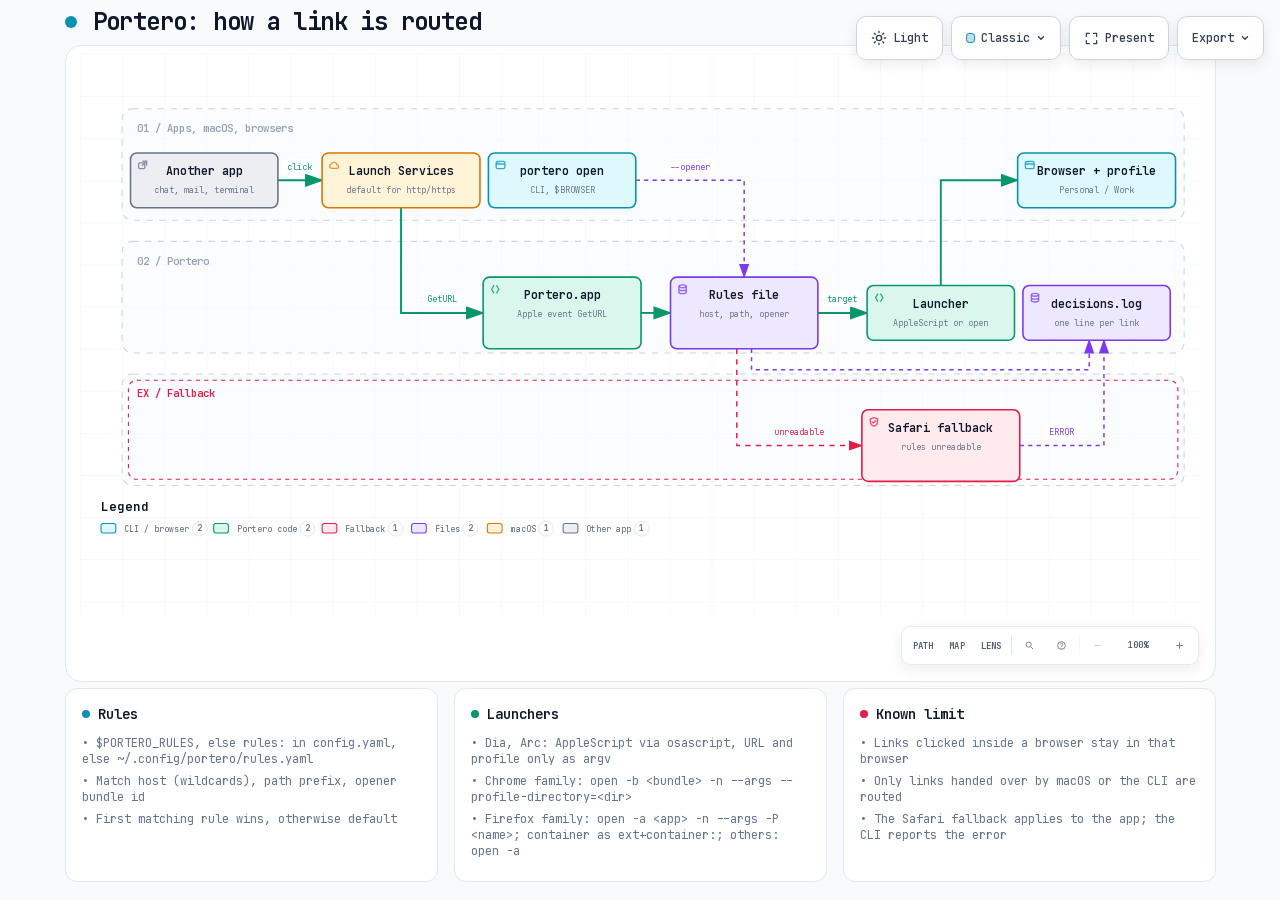
==== commit 167fca59: "docs: Firefox/Zen containers via ext+container in README, rules and diagram (DEV-32) Agent-Session: " ====
--- a/docs/diagrams/how-it-works.html
+++ b/docs/diagrams/how-it-works.html
@@ -5559,7 +5559,7 @@
         <ul>
           <li>&bull; Dia, Arc: AppleScript via osascript, URL and profile only as argv</li>
           <li>&bull; Chrome family: open -b &lt;bundle&gt; -n --args --profile-directory=&lt;dir&gt;</li>
-          <li>&bull; Firefox family: open -a &lt;app&gt; -n --args -P &lt;name&gt;; others: open -a</li>
+          <li>&bull; Firefox family: open -a &lt;app&gt; -n --args -P &lt;name&gt;; container as ext+container:; others: open -a</li>
         </ul>
       </div>
 
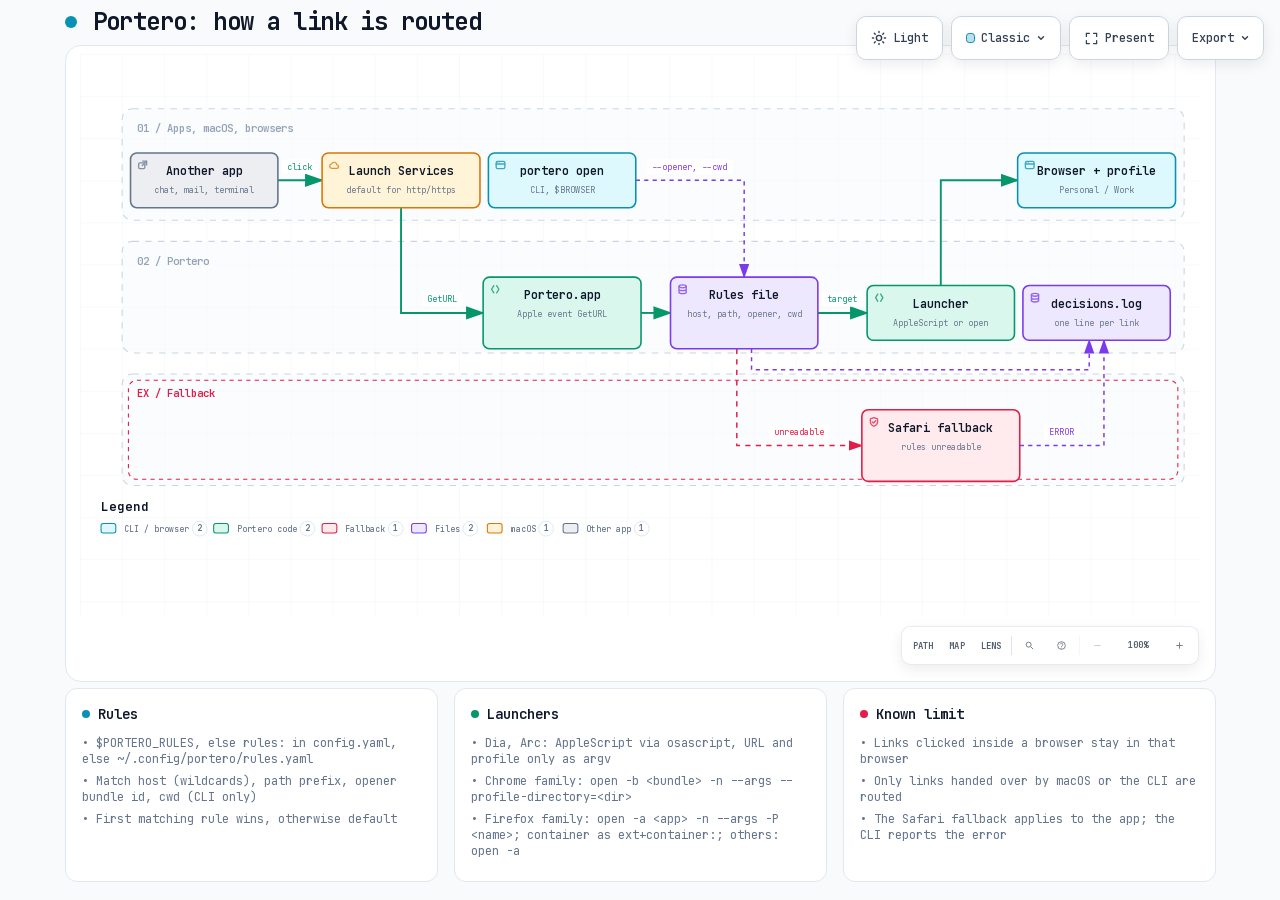
==== commit 77d2a746: "docs: how-it-works diagram shows the cwd match (DEV-36) Agent-Session: claude-code/67d30ec0-0d16-472" ====
--- a/docs/diagrams/how-it-works.html
+++ b/docs/diagrams/how-it-works.html
@@ -5173,7 +5173,7 @@
 
 
         <!-- Edge paths -->
-        <path data-edge-from="cli" data-edge-to="rules" data-edge-label="--opener" data-edge-key="0" data-edge-id="cli-match" data-composition-points="528,120;631,120;631,212" d="M 528 120 L 631 120 L 631 212" class="a-dashed" stroke-width="1.4" marker-end="url(#arrowhead-dashed)"/>
+        <path data-edge-from="cli" data-edge-to="rules" data-edge-label="--opener, --cwd" data-edge-key="0" data-edge-id="cli-match" data-composition-points="528,120;631,120;631,212" d="M 528 120 L 631 120 L 631 212" class="a-dashed" stroke-width="1.4" marker-end="url(#arrowhead-dashed)"/>
         <path data-edge-from="app" data-edge-to="ls" data-edge-label="click" data-edge-key="1" data-edge-id="click" data-composition-points="188,120;230,120" d="M 188 120 L 230 120" class="a-emphasis" stroke-width="1.8" marker-end="url(#arrowhead-emphasis)"/>
         <path data-edge-from="safari" data-edge-to="log" data-edge-label="ERROR" data-edge-key="2" data-edge-id="error-line" data-composition-points="892.8,372;972.8,372;972.8,272" d="M 892.8 372 L 972.8 372 L 972.8 272" class="a-dashed" stroke-width="1.4" marker-end="url(#arrowhead-dashed)"/>
         <path data-edge-from="ls" data-edge-to="handler" data-edge-label="GetURL" data-edge-key="3" data-edge-id="geturl" data-composition-points="305,146;305,246;383,246" d="M 305 146 L 305 246 L 383 246" class="a-emphasis" stroke-width="1.8" marker-end="url(#arrowhead-emphasis)"/>
@@ -5247,8 +5247,8 @@
         <text data-detail="fine" x="458" y="268" class="t-backend" font-size="7" text-anchor="middle">opener from sender pid</text>
         </g>
 
-        <g id="node-rules" data-node-id="rules" data-node-label="Rules file" tabindex="0" role="button" aria-label="Focus Rules file, host, path, opener, Portero" aria-pressed="false" data-node-kind="database" data-node-sublabel="host, path, opener" data-node-tag="first match wins" data-node-context="Portero">
-          <title>Rules file · host, path, opener · Portero · first match wins</title>
+        <g id="node-rules" data-node-id="rules" data-node-label="Rules file" tabindex="0" role="button" aria-label="Focus Rules file, host, path, opener, cwd, Portero" aria-pressed="false" data-node-kind="database" data-node-sublabel="host, path, opener, cwd" data-node-tag="first match wins" data-node-context="Portero">
+          <title>Rules file · host, path, opener, cwd · Portero · first match wins</title>
           <rect x="561" y="212" width="140" height="68" rx="6" class="c-mask"/>
           <rect x="561" y="212" width="140" height="68" rx="6" class="c-database" stroke-width="1.5"/>
           <g aria-hidden="true" data-semantic-sigil="database" class="semantic-sigil s-database" transform="translate(567 218) scale(0.6875)">
@@ -5256,7 +5256,7 @@
             <path d="M3 4v8c0 1.1 2.2 2 5 2s5-.9 5-2V4M3 8c0 1.1 2.2 2 5 2s5-.9 5-2"/>
           </g>
           <text data-node-label="" data-detail-anchor="" x="631" y="233" class="t-primary" font-size="11" font-weight="600" text-anchor="middle">Rules file</text>
-          <text data-detail="context" x="631" y="250" class="t-muted" font-size="8" text-anchor="middle">host, path, opener</text>
+          <text data-detail="context" x="631" y="250" class="t-muted" font-size="8" text-anchor="middle">host, path, opener, cwd</text>
         <text data-detail="fine" x="631" y="268" class="t-database" font-size="7" text-anchor="middle">first match wins</text>
         </g>
 
@@ -5297,9 +5297,9 @@
         </g>
 
         <!-- Edge labels -->
-        <g data-detail="context" data-edge-from="cli" data-edge-to="rules" data-edge-label="--opener" data-edge-key="0" data-edge-id="cli-match">
-          <rect x="555.3" y="100" width="48.4" height="14" rx="3" class="c-mask"/>
-          <text x="579.5" y="110" class="t-database" font-size="8" text-anchor="middle">--opener</text>
+        <g data-detail="context" data-edge-from="cli" data-edge-to="rules" data-edge-label="--opener, --cwd" data-edge-key="0" data-edge-id="cli-match">
+          <rect x="538.5" y="100" width="82" height="14" rx="3" class="c-mask"/>
+          <text x="579.5" y="110" class="t-database" font-size="8" text-anchor="middle">--opener, --cwd</text>
         </g>
         <g data-detail="context" data-edge-from="app" data-edge-to="ls" data-edge-label="click" data-edge-key="1" data-edge-id="click">
           <rect x="192" y="100" width="34" height="14" rx="3" class="c-mask"/>
@@ -5546,7 +5546,7 @@
         </div>
         <ul>
           <li>&bull; $PORTERO_RULES, else rules: in config.yaml, else ~/.config/portero/rules.yaml</li>
-          <li>&bull; Match host (wildcards), path prefix, opener bundle id</li>
+          <li>&bull; Match host (wildcards), path prefix, opener bundle id, cwd (CLI only)</li>
           <li>&bull; First matching rule wins, otherwise default</li>
         </ul>
       </div>
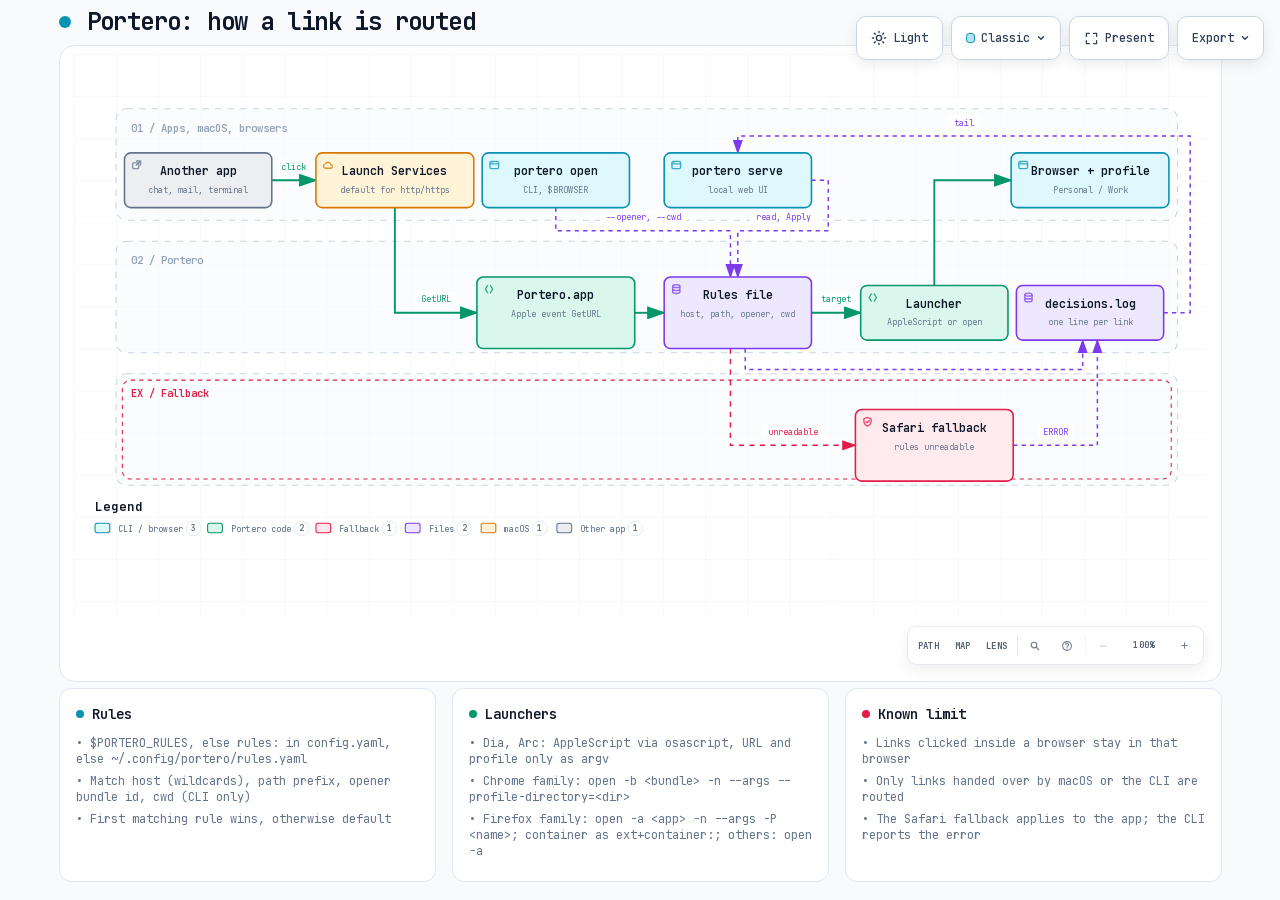
==== commit 57ee3ed2: "docs: how-it-works diagram shows portero serve reading and writing the rules file (DEV-24) Agent-Ses" ====
--- a/docs/diagrams/how-it-works.html
+++ b/docs/diagrams/how-it-works.html
@@ -5130,7 +5130,7 @@
     <!-- Main Diagram -->
     <div class="diagram-container" data-detail-level="read"
          data-preset-badge-editorial-plate="ARCHIFY / PLATE 04">
-      <svg viewBox="0 0 1065 534" role="img" lang="en" aria-labelledby="archify-diagram-title archify-diagram-description" data-preset="classic" data-quality-profile="showcase">
+      <svg viewBox="0 0 1077 534" role="img" lang="en" aria-labelledby="archify-diagram-title archify-diagram-description" data-preset="classic" data-quality-profile="showcase">
         <title id="archify-diagram-title">Portero: how a link is routed</title>
         <desc id="archify-diagram-description">A workflow diagram generated by Archify.</desc>
         <!-- Definitions -->
@@ -5173,7 +5173,7 @@
 
 
         <!-- Edge paths -->
-        <path data-edge-from="cli" data-edge-to="rules" data-edge-label="--opener, --cwd" data-edge-key="0" data-edge-id="cli-match" data-composition-points="528,120;631,120;631,212" d="M 528 120 L 631 120 L 631 212" class="a-dashed" stroke-width="1.4" marker-end="url(#arrowhead-dashed)"/>
+        <path data-edge-from="cli" data-edge-to="rules" data-edge-label="--opener, --cwd" data-edge-key="0" data-edge-id="cli-match" data-composition-points="458,146;458,168;624,168;624,212" d="M 458 146 L 458 168 L 624 168 L 624 212" class="a-dashed" stroke-width="1.4" marker-end="url(#arrowhead-dashed)"/>
         <path data-edge-from="app" data-edge-to="ls" data-edge-label="click" data-edge-key="1" data-edge-id="click" data-composition-points="188,120;230,120" d="M 188 120 L 230 120" class="a-emphasis" stroke-width="1.8" marker-end="url(#arrowhead-emphasis)"/>
         <path data-edge-from="safari" data-edge-to="log" data-edge-label="ERROR" data-edge-key="2" data-edge-id="error-line" data-composition-points="892.8,372;972.8,372;972.8,272" d="M 892.8 372 L 972.8 372 L 972.8 272" class="a-dashed" stroke-width="1.4" marker-end="url(#arrowhead-dashed)"/>
         <path data-edge-from="ls" data-edge-to="handler" data-edge-label="GetURL" data-edge-key="3" data-edge-id="geturl" data-composition-points="305,146;305,246;383,246" d="M 305 146 L 305 246 L 383 246" class="a-emphasis" stroke-width="1.8" marker-end="url(#arrowhead-emphasis)"/>
@@ -5181,7 +5181,9 @@
         <path data-edge-from="launcher" data-edge-to="browser" data-edge-key="5" data-edge-id="open" data-composition-points="817.8,220;817.8,120;890.8,120" d="M 817.8 220 L 817.8 120 L 890.8 120" class="a-emphasis" stroke-width="1.8" marker-end="url(#arrowhead-emphasis)"/>
         <path data-edge-from="rules" data-edge-to="log" data-edge-key="6" data-edge-id="record" data-composition-points="638,280;638,300;958.8,300;958.8,272" d="M 638 280 L 638 300 L 958.8 300 L 958.8 272" class="a-dashed" stroke-width="1.4" marker-end="url(#arrowhead-dashed)"/>
         <path data-edge-from="rules" data-edge-to="launcher" data-edge-label="target" data-edge-key="7" data-edge-id="target" data-composition-points="701,246;747.8,246" d="M 701 246 L 747.8 246" class="a-emphasis" stroke-width="1.8" marker-end="url(#arrowhead-emphasis)"/>
-        <path data-edge-from="rules" data-edge-to="safari" data-edge-label="unreadable" data-edge-key="8" data-edge-id="unreadable" data-composition-points="624,280;624,372;742.8,372" d="M 624 280 L 624 372 L 742.8 372" class="a-security" stroke-width="1.4" marker-end="url(#arrowhead-security)"/>
+        <path data-edge-from="serve" data-edge-to="rules" data-edge-label="read, Apply" data-edge-key="8" data-edge-id="ui-edit" data-composition-points="701,120;717,120;717,168;631,168;631,212" d="M 701 120 L 717 120 L 717 168 L 631 168 L 631 212" class="a-dashed" stroke-width="1.4" marker-end="url(#arrowhead-dashed)"/>
+        <path data-edge-from="log" data-edge-to="serve" data-edge-label="tail" data-edge-key="9" data-edge-id="ui-log" data-composition-points="1035.8,246;1061,246;1061,78;631,78;631,94" d="M 1035.8 246 L 1061 246 L 1061 78 L 631 78 L 631 94" class="a-dashed" stroke-width="1.4" marker-end="url(#arrowhead-dashed)"/>
+        <path data-edge-from="rules" data-edge-to="safari" data-edge-label="unreadable" data-edge-key="10" data-edge-id="unreadable" data-composition-points="624,280;624,372;742.8,372" d="M 624 280 L 624 372 L 742.8 372" class="a-security" stroke-width="1.4" marker-end="url(#arrowhead-security)"/>
 
         <!-- Nodes -->
         <g id="node-app" data-node-id="app" data-node-label="Another app" tabindex="0" role="button" aria-label="Focus Another app, chat, mail, terminal, Apps, macOS, browsers" aria-pressed="false" data-node-kind="external" data-node-sublabel="chat, mail, terminal" data-node-context="Apps, macOS, browsers">
@@ -5221,6 +5223,20 @@
           <text data-detail="context" x="458" y="132" class="t-muted" font-size="8" text-anchor="middle">CLI, $BROWSER</text>
         </g>
 
+        <g id="node-serve" data-node-id="serve" data-node-label="portero serve" tabindex="0" role="button" aria-label="Focus portero serve, local web UI, Apps, macOS, browsers" aria-pressed="false" data-node-kind="frontend" data-node-sublabel="local web UI" data-node-context="Apps, macOS, browsers">
+          <title>portero serve · local web UI · Apps, macOS, browsers</title>
+          <rect x="561" y="94" width="140" height="52" rx="6" class="c-mask"/>
+          <rect x="561" y="94" width="140" height="52" rx="6" class="c-frontend" stroke-width="1.5"/>
+          <g aria-hidden="true" data-semantic-sigil="frontend" class="semantic-sigil s-frontend" transform="translate(567 100) scale(0.6875)">
+            <rect x="2" y="3" width="12" height="10" rx="2"/>
+            <path d="M2 6.5h12"/>
+            <circle cx="4.1" cy="4.8" r=".7" class="sigil-fill"/>
+            <circle cx="6.3" cy="4.8" r=".7" class="sigil-fill"/>
+          </g>
+          <text data-node-label="" data-detail-anchor="" x="631" y="115" class="t-primary" font-size="11" font-weight="600" text-anchor="middle">portero serve</text>
+          <text data-detail="context" x="631" y="132" class="t-muted" font-size="8" text-anchor="middle">local web UI</text>
+        </g>
+
         <g id="node-browser" data-node-id="browser" data-node-label="Browser + profile" tabindex="0" role="button" aria-label="Focus Browser + profile, Personal / Work, Apps, macOS, browsers" aria-pressed="false" data-node-kind="frontend" data-node-sublabel="Personal / Work" data-node-context="Apps, macOS, browsers">
           <title>Browser + profile · Personal / Work · Apps, macOS, browsers</title>
           <rect x="890.8" y="94" width="150" height="52" rx="6" class="c-mask"/>
@@ -5298,8 +5314,8 @@
 
         <!-- Edge labels -->
         <g data-detail="context" data-edge-from="cli" data-edge-to="rules" data-edge-label="--opener, --cwd" data-edge-key="0" data-edge-id="cli-match">
-          <rect x="538.5" y="100" width="82" height="14" rx="3" class="c-mask"/>
-          <text x="579.5" y="110" class="t-database" font-size="8" text-anchor="middle">--opener, --cwd</text>
+          <rect x="500" y="148" width="82" height="14" rx="3" class="c-mask"/>
+          <text x="541" y="158" class="t-database" font-size="8" text-anchor="middle">--opener, --cwd</text>
         </g>
         <g data-detail="context" data-edge-from="app" data-edge-to="ls" data-edge-label="click" data-edge-key="1" data-edge-id="click">
           <rect x="192" y="100" width="34" height="14" rx="3" class="c-mask"/>
@@ -5320,7 +5336,15 @@
           <rect x="705" y="226" width="38.8" height="14" rx="3" class="c-mask"/>
           <text x="724.4" y="236" class="t-backend" font-size="8" text-anchor="middle">target</text>
         </g>
-        <g data-detail="context" data-edge-from="rules" data-edge-to="safari" data-edge-label="unreadable" data-edge-key="8" data-edge-id="unreadable">
+        <g data-detail="context" data-edge-from="serve" data-edge-to="rules" data-edge-label="read, Apply" data-edge-key="8" data-edge-id="ui-edit">
+          <rect x="642.6" y="148" width="62.8" height="14" rx="3" class="c-mask"/>
+          <text x="674" y="158" class="t-database" font-size="8" text-anchor="middle">read, Apply</text>
+        </g>
+        <g data-detail="context" data-edge-from="log" data-edge-to="serve" data-edge-label="tail" data-edge-key="9" data-edge-id="ui-log">
+          <rect x="831" y="58" width="30" height="14" rx="3" class="c-mask"/>
+          <text x="846" y="68" class="t-database" font-size="8" text-anchor="middle">tail</text>
+        </g>
+        <g data-detail="context" data-edge-from="rules" data-edge-to="safari" data-edge-label="unreadable" data-edge-key="10" data-edge-id="unreadable">
           <rect x="654.4" y="352" width="58" height="14" rx="3" class="c-mask"/>
           <text x="683.4" y="362" class="t-security" font-size="8" text-anchor="middle">unreadable</text>
         </g>
